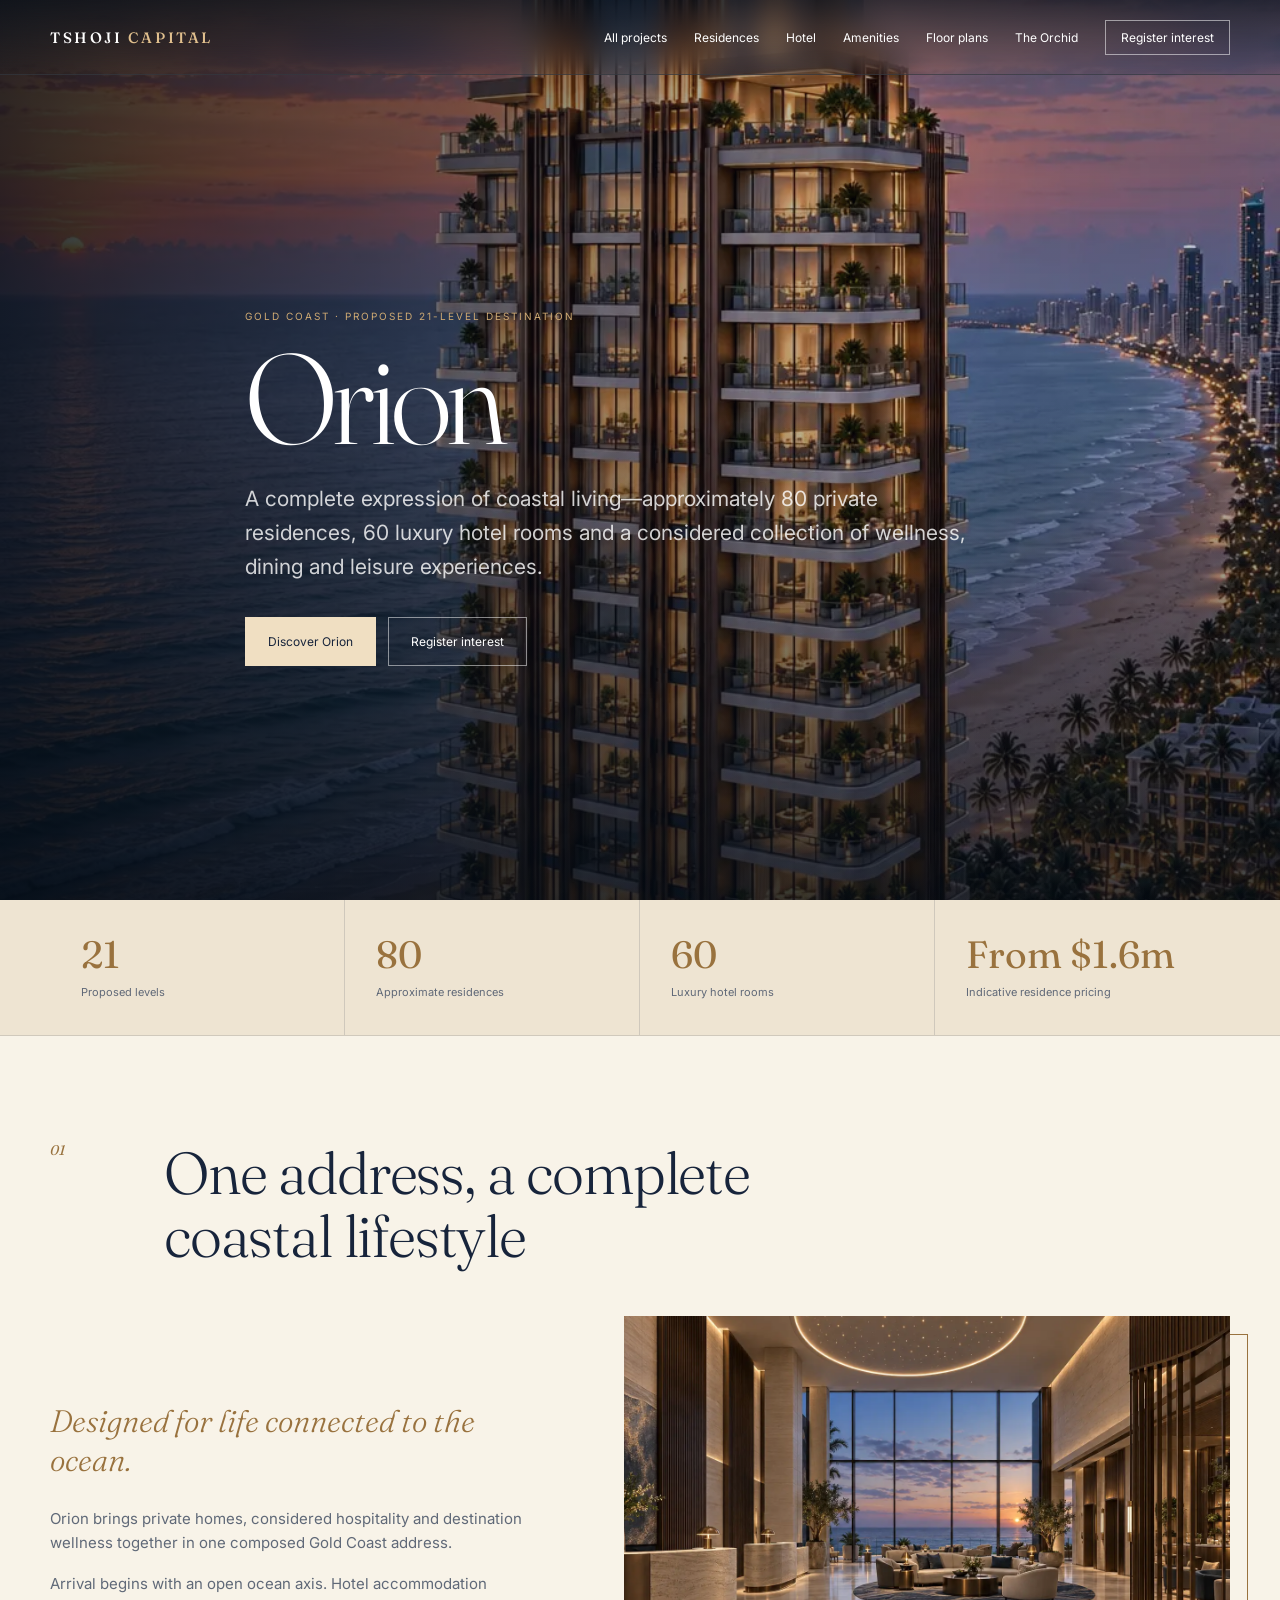
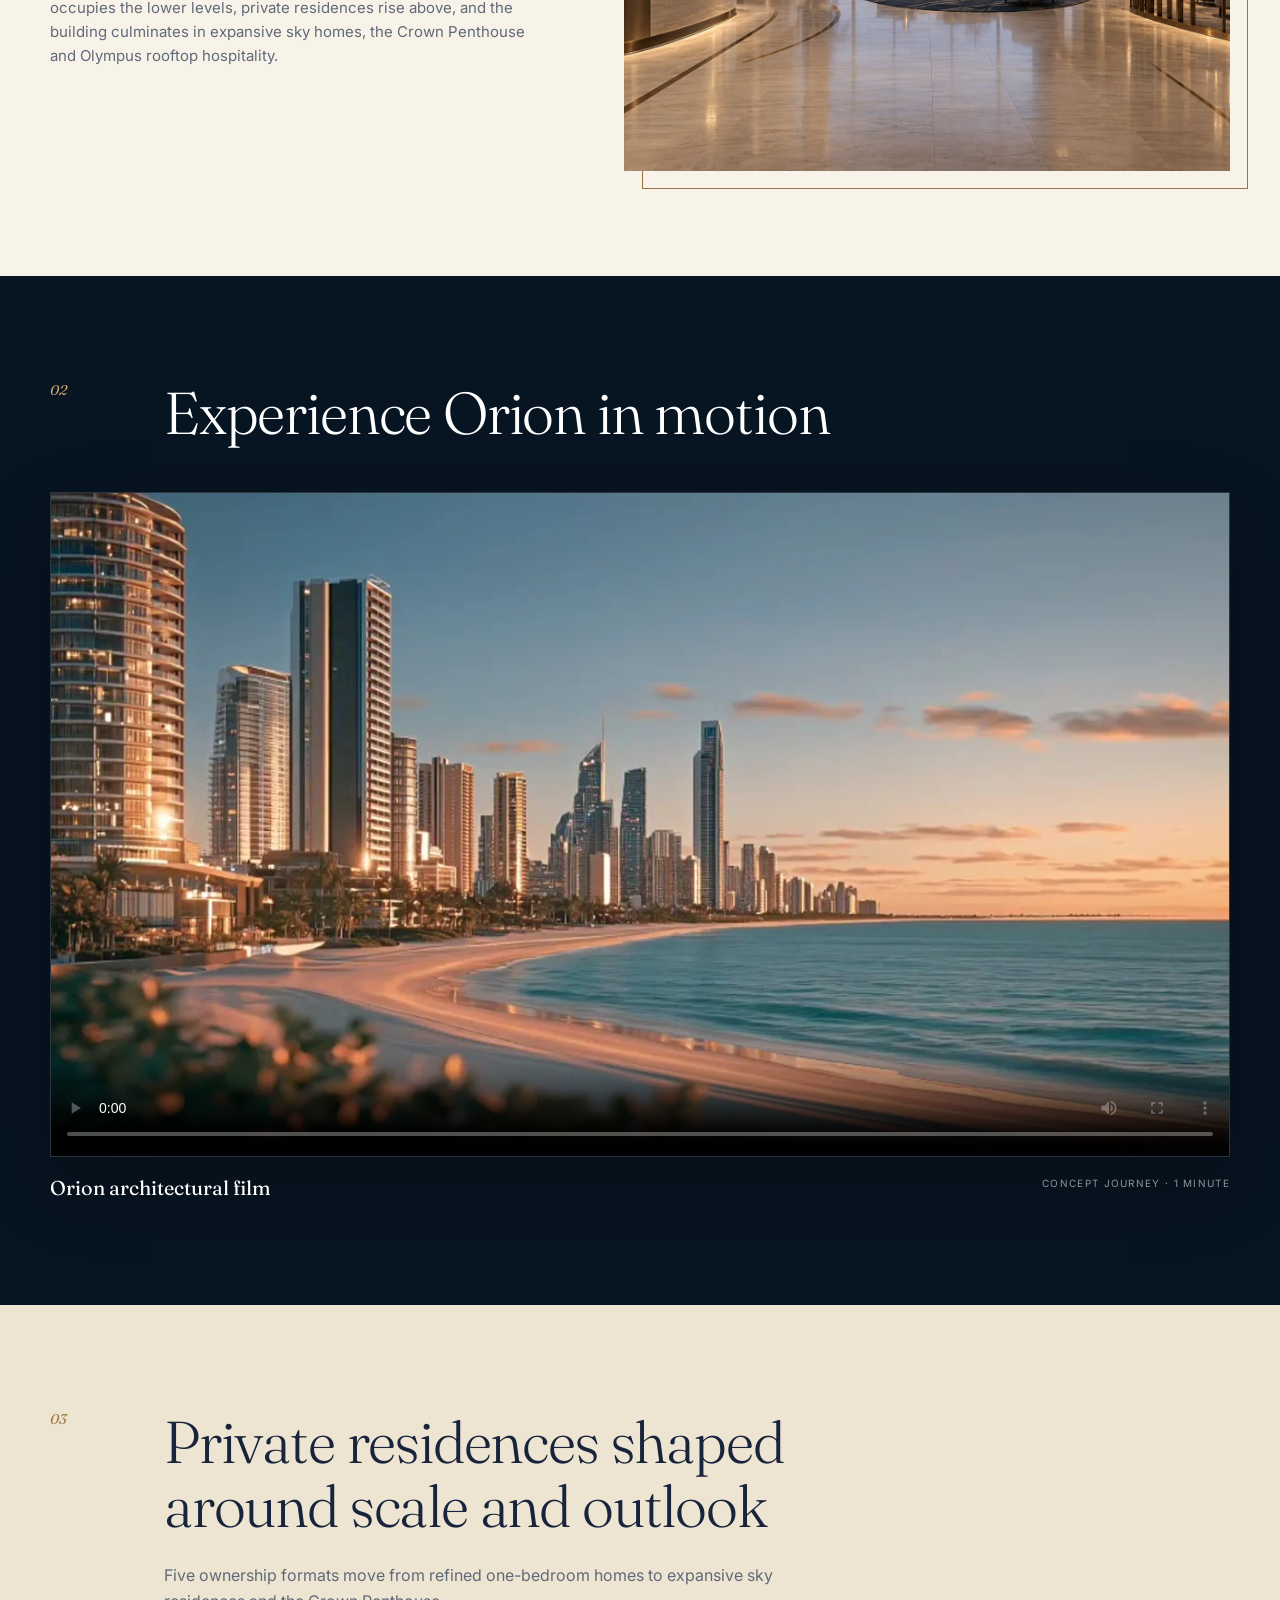
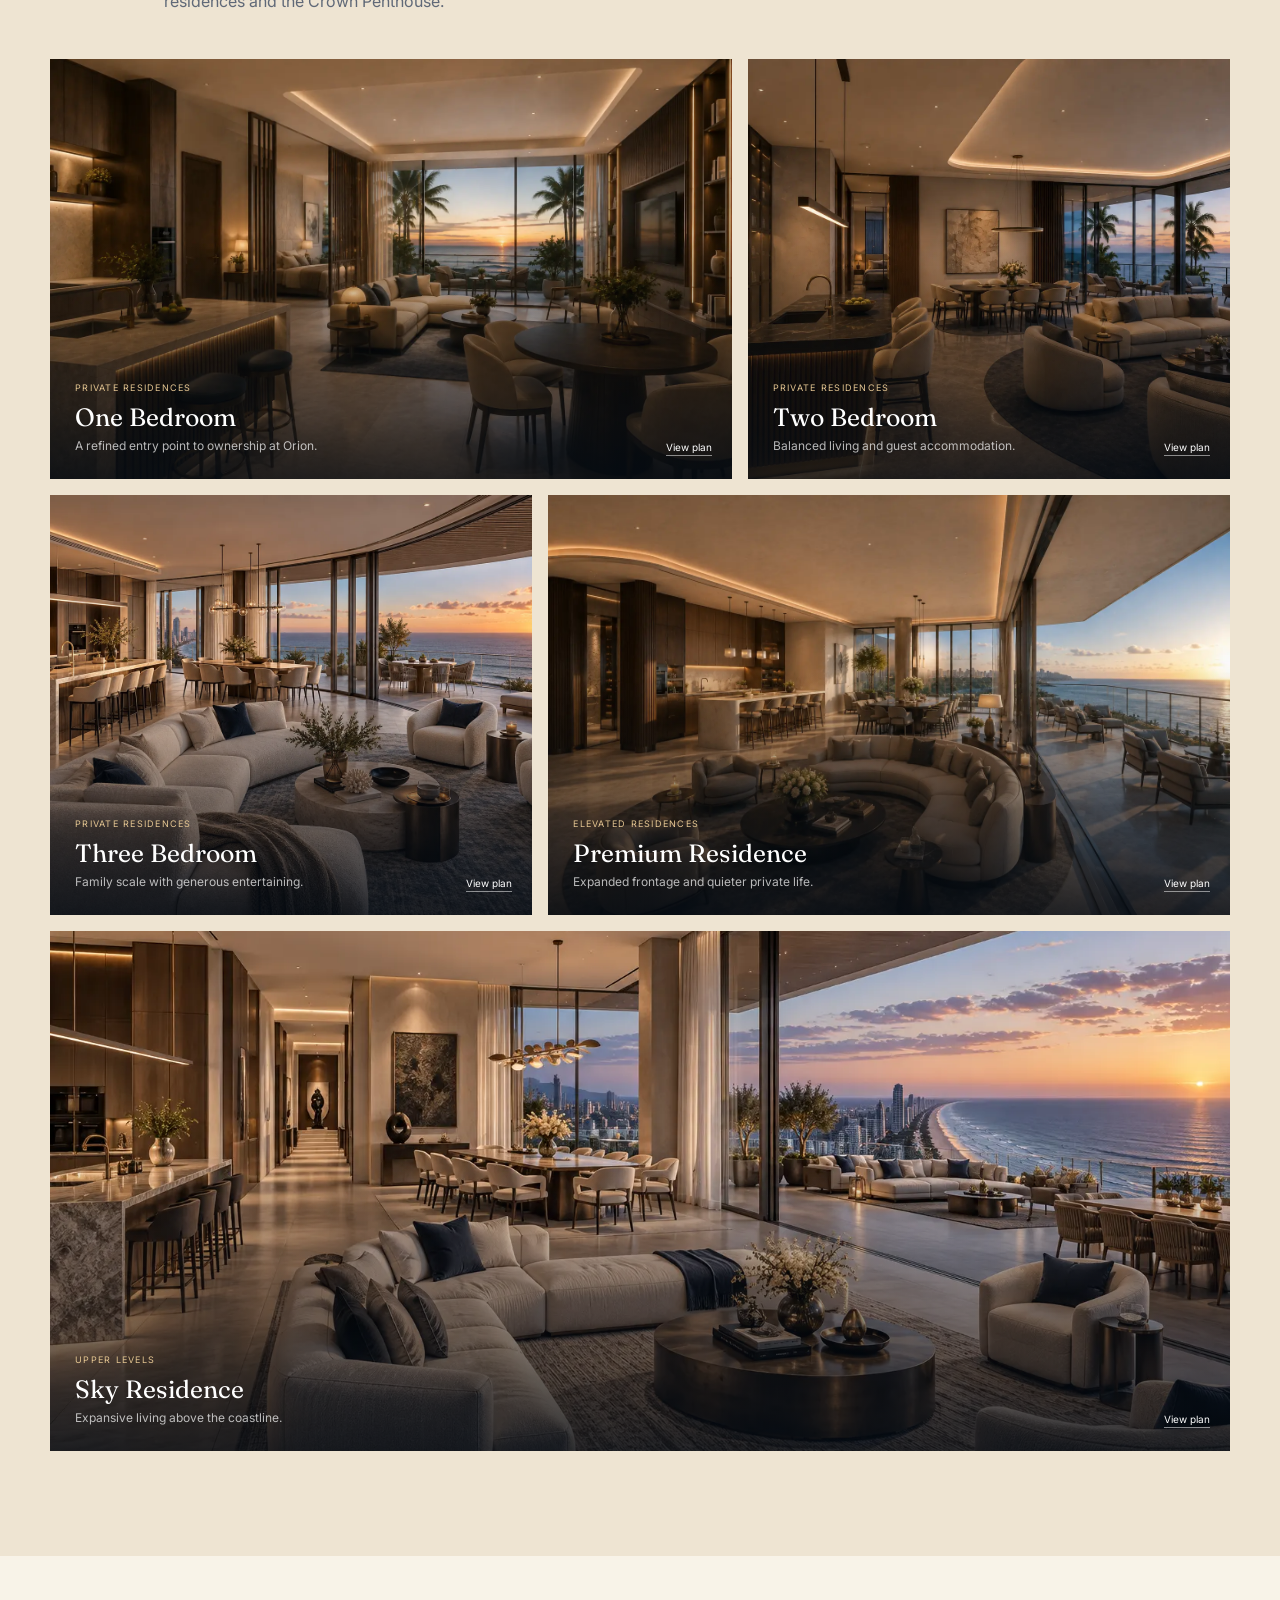
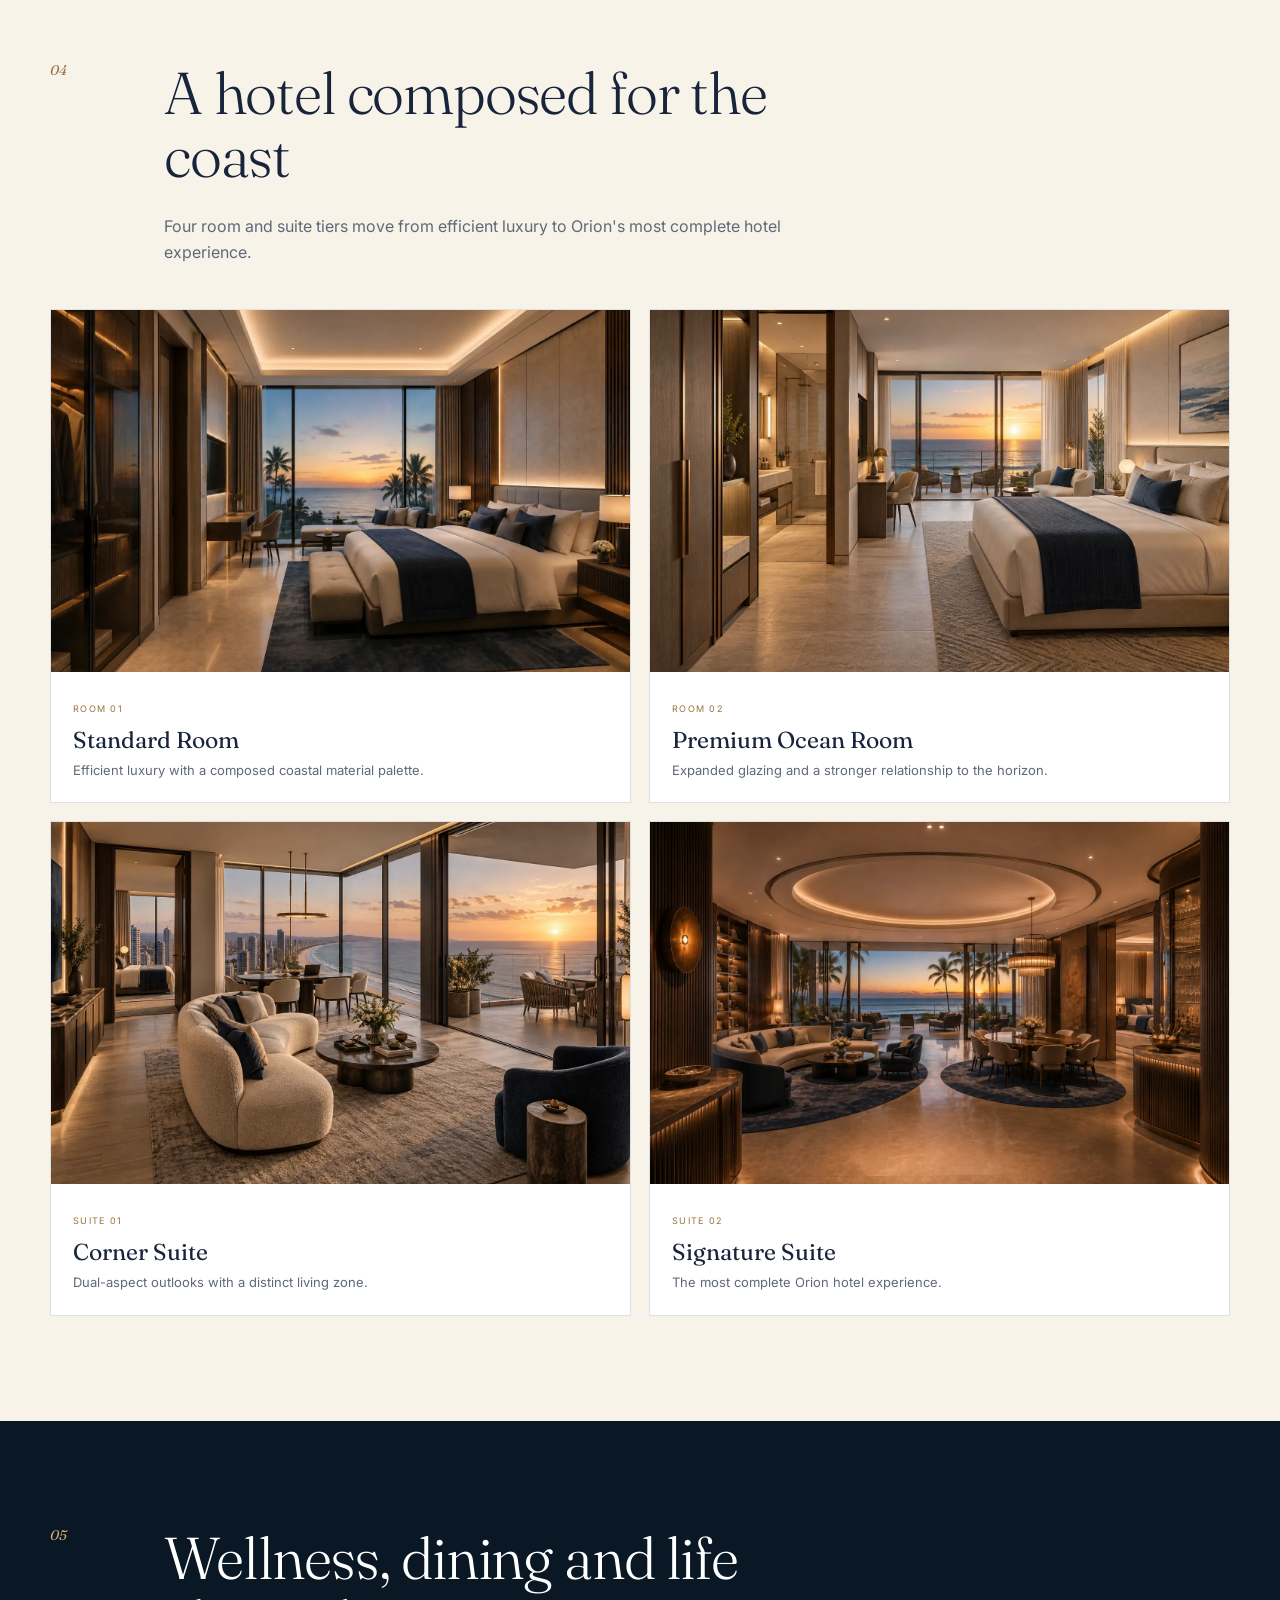
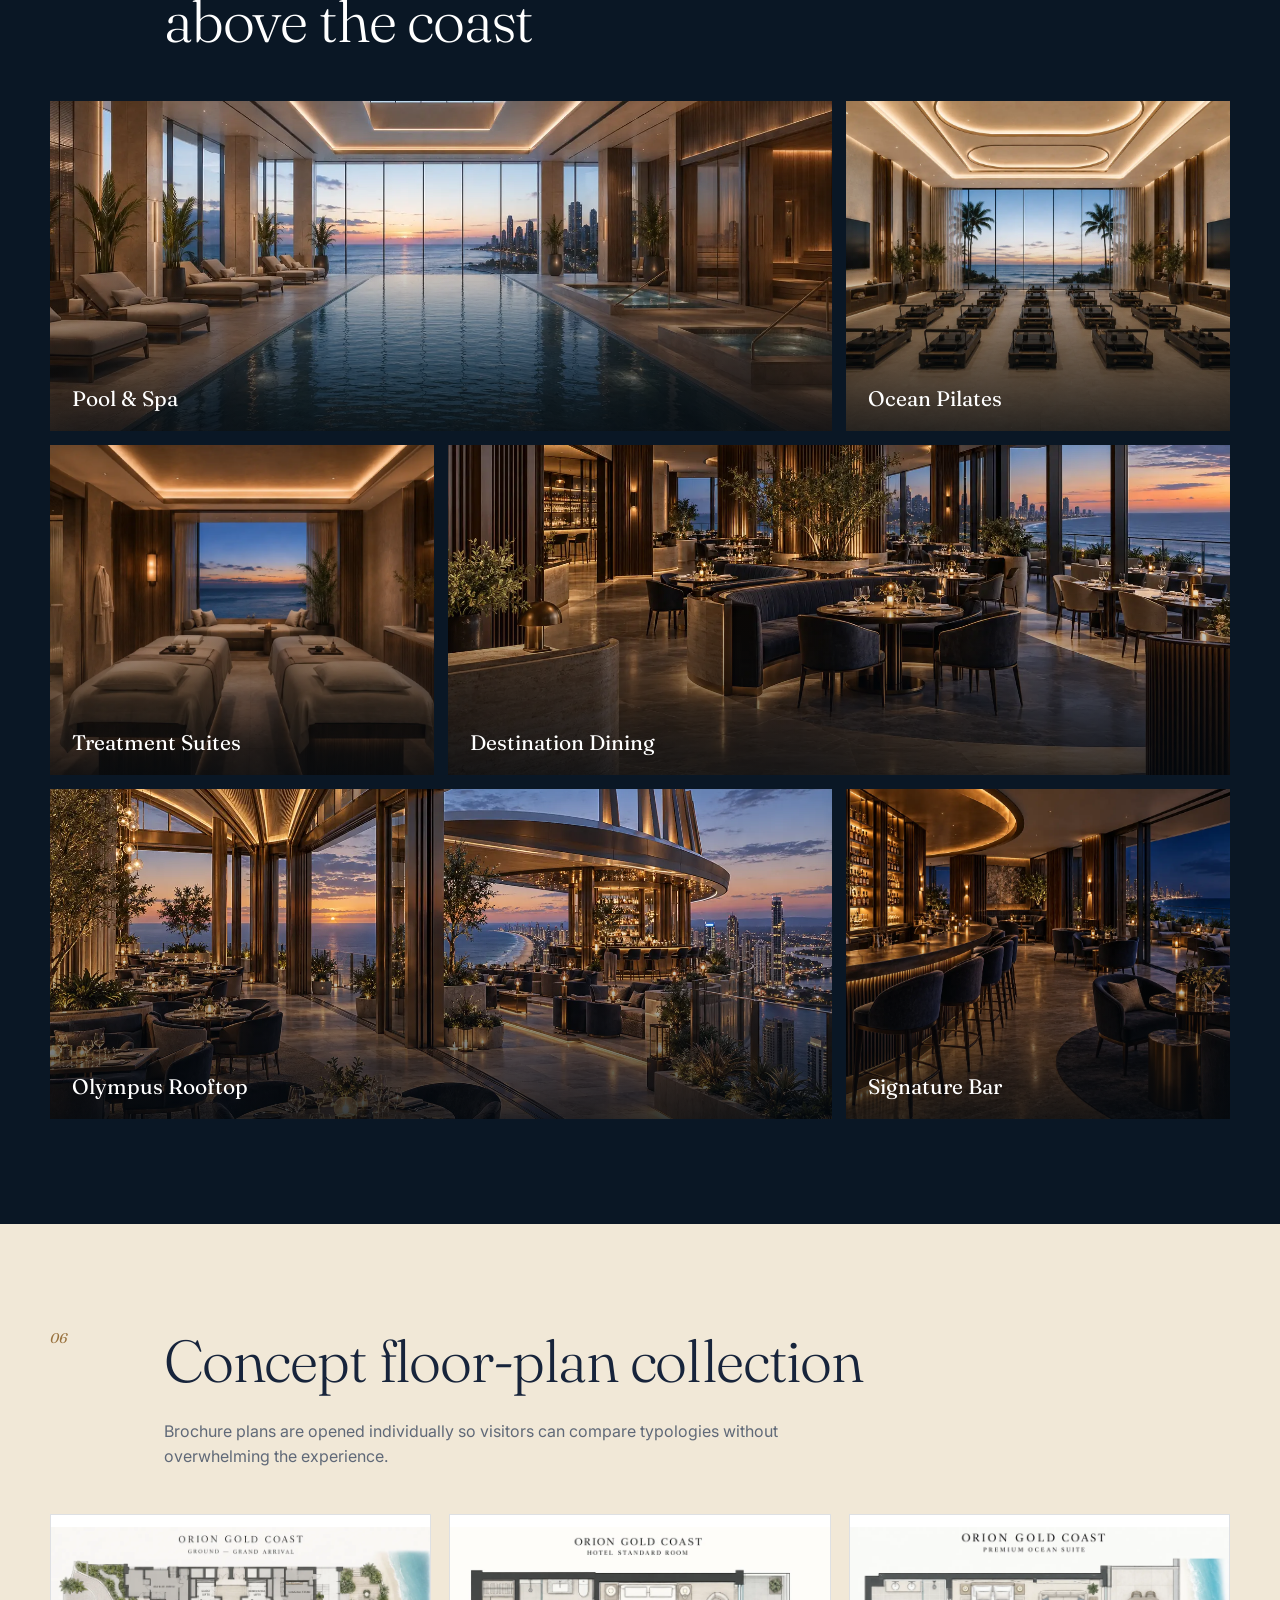
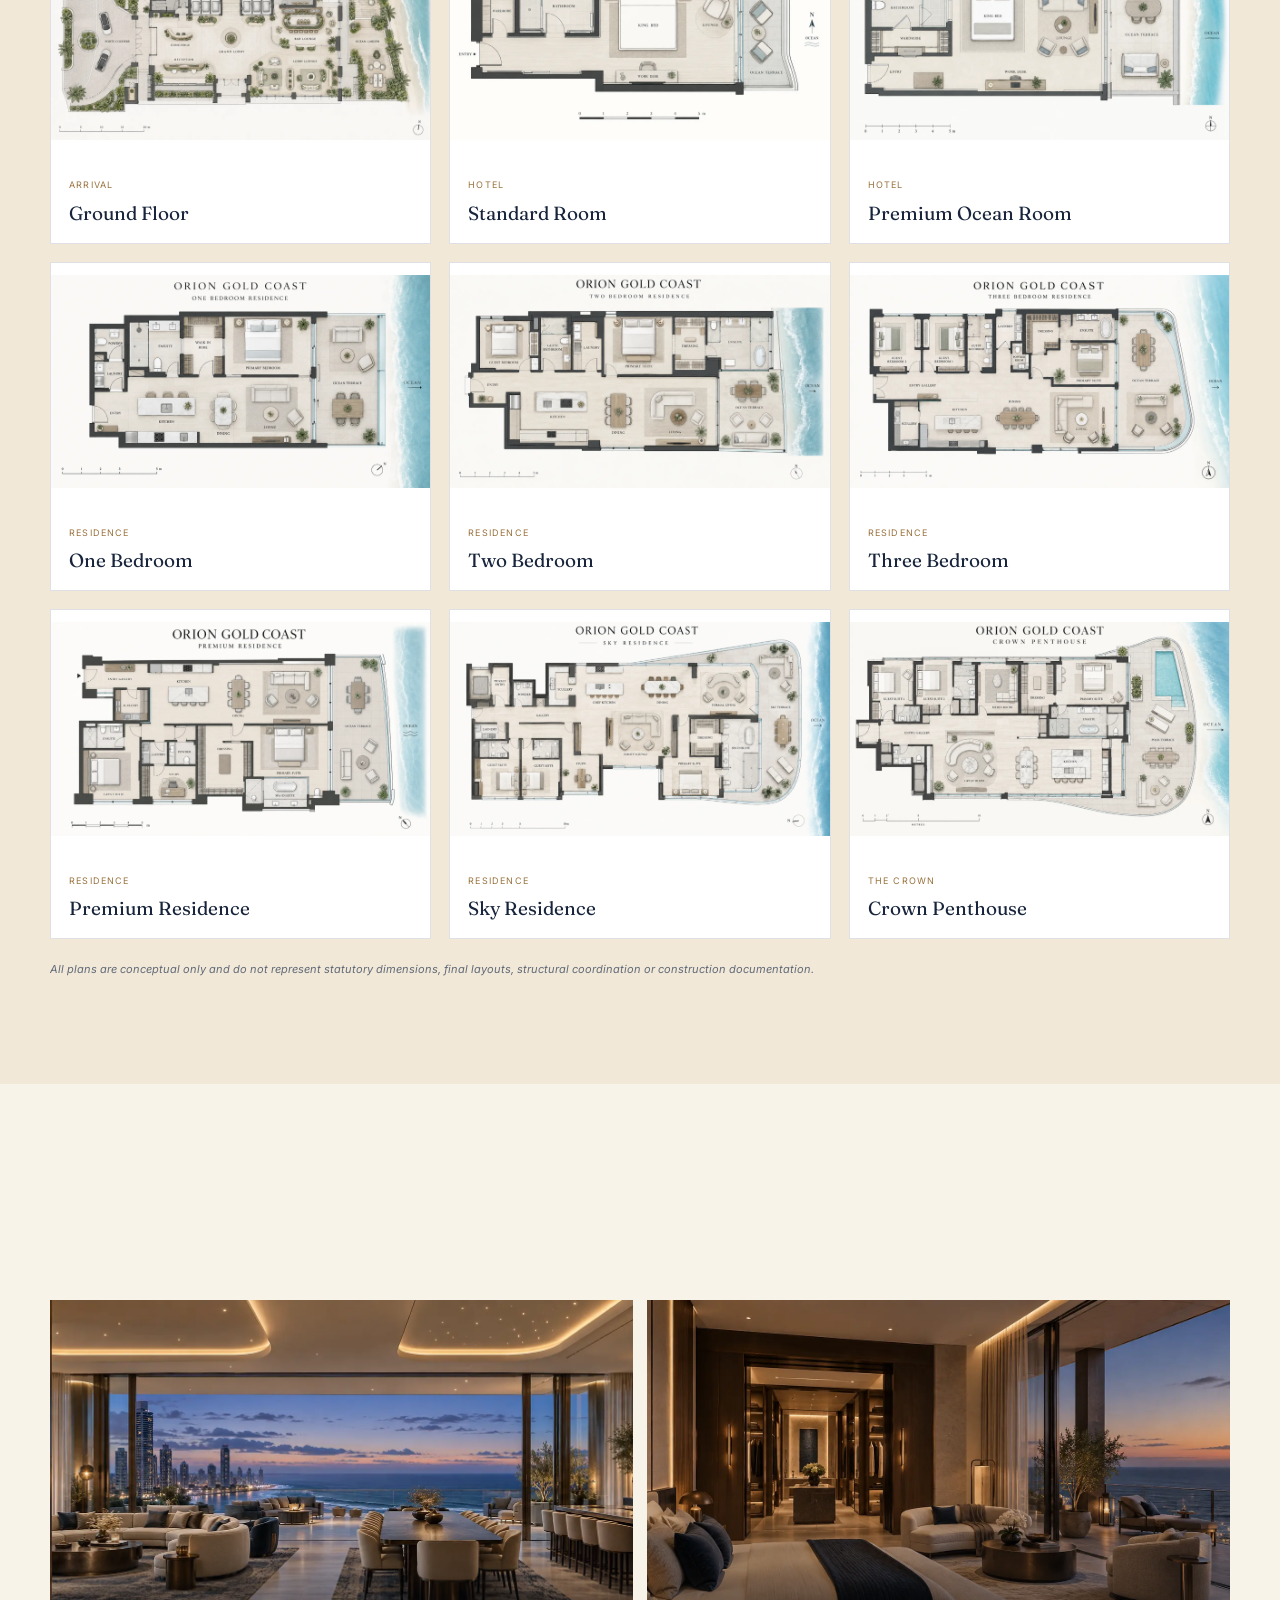
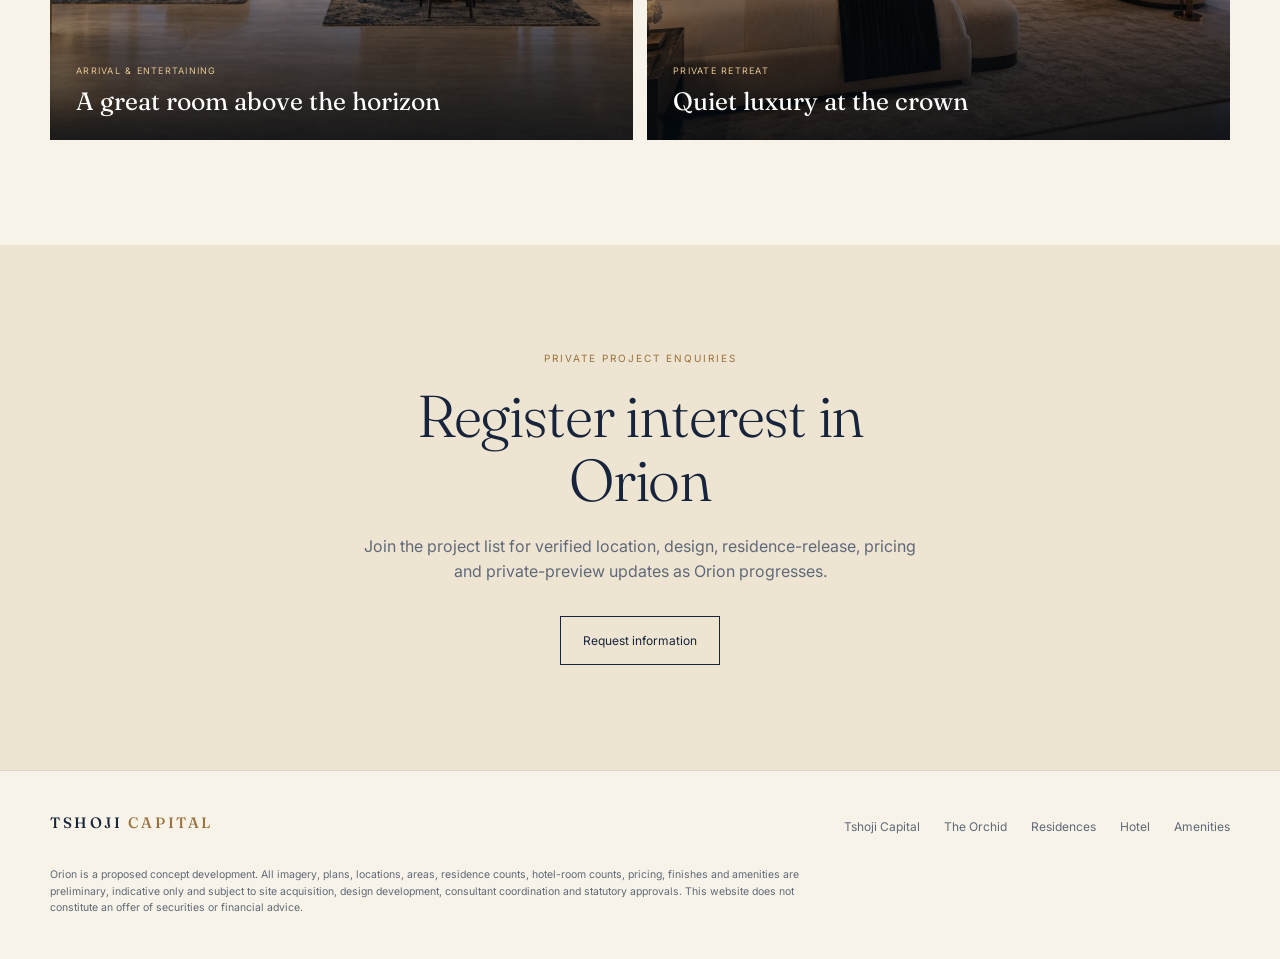
==== orion.html @ cd86f44a "Use new Orion exterior as project hero" ====
<!DOCTYPE html>
<html lang="en">
<head>
  <meta charset="UTF-8"><meta name="viewport" content="width=device-width, initial-scale=1.0">
  <title>Orion Gold Coast — Tshoji Capital</title>
  <meta name="description" content="Explore Orion, a proposed 21-level collection of private residences, luxury hotel rooms, wellness and hospitality on the Gold Coast.">
  <link rel="preconnect" href="https://fonts.googleapis.com"><link rel="preconnect" href="https://fonts.gstatic.com" crossorigin><link href="https://fonts.googleapis.com/css2?family=Fraunces:ital,opsz,wght@0,9..144,300;0,9..144,400;0,9..144,500;1,9..144,400&family=Inter:wght@400;500;600&display=swap" rel="stylesheet">
  <style>
    :root{--ivory:#f8f3e8;--sand:#eee4d2;--ink:#17243b;--navy:#071421;--muted:#606978;--gold:#99723e;--gold-light:#cfaa73;--line:rgba(23,36,59,.14);--display:'Fraunces',Georgia,serif;--body:'Inter',sans-serif}*{box-sizing:border-box;margin:0;padding:0}html{scroll-behavior:smooth}body{background:var(--ivory);color:var(--ink);font-family:var(--body);line-height:1.6;-webkit-font-smoothing:antialiased}img{display:block;width:100%}a{color:inherit}.wrap{width:min(1180px,calc(100% - 48px));margin:auto}
    .nav{position:fixed;inset:0 0 auto;z-index:40;background:rgba(248,243,232,.9);backdrop-filter:blur(14px);border-bottom:1px solid var(--line)}.nav-inner{height:74px;display:flex;align-items:center;justify-content:space-between;gap:28px}.brand{font:500 15px var(--display);letter-spacing:.17em;text-decoration:none}.brand span{color:var(--gold)}.nav-links{display:flex;gap:27px;list-style:none;align-items:center}.nav-links a{font-size:12px;text-decoration:none;color:var(--muted)}.nav-cta{border:1px solid rgba(23,36,59,.3);padding:9px 15px!important;color:var(--ink)!important}
    .hero{min-height:100vh;position:relative;display:flex;align-items:end;background:var(--navy);overflow:hidden}.hero>img{position:absolute;inset:0;height:100%;object-fit:cover;object-position:center 35%}.hero::after{content:"";position:absolute;inset:0;background:linear-gradient(90deg,rgba(4,12,21,.83),rgba(4,12,21,.18) 70%),linear-gradient(0deg,rgba(4,12,21,.72),transparent 55%)}.hero-copy{position:relative;z-index:2;color:#fff;padding:150px 0 76px;max-width:790px}.eyebrow{font-size:10px;letter-spacing:.2em;text-transform:uppercase;color:var(--gold-light);margin-bottom:18px}h1{font:300 clamp(62px,11vw,128px)/.88 var(--display);letter-spacing:-.04em}.hero-copy p{font-size:clamp(16px,2vw,21px);color:rgba(255,255,255,.8);max-width:57ch;margin-top:28px}.hero-actions{display:flex;gap:12px;flex-wrap:wrap;margin-top:34px}.btn{display:inline-block;text-decoration:none;padding:14px 22px;font-size:12px;border:1px solid rgba(255,255,255,.5)}.btn.fill{background:#f0dfc2;color:var(--ink);border-color:#f0dfc2}
    .stats{background:var(--sand);border-bottom:1px solid var(--line)}.stats-grid{display:grid;grid-template-columns:repeat(4,1fr)}.stat{padding:31px;border-right:1px solid var(--line)}.stat:last-child{border-right:0}.stat strong{display:block;font:400 clamp(25px,3vw,38px) var(--display);color:var(--gold)}.stat span{font-size:11px;color:var(--muted)}
    section{padding:105px 0}.section-head{display:grid;grid-template-columns:90px 1fr;gap:24px;margin-bottom:48px}.num{font:italic 14px var(--display);color:var(--gold)}h2{font:300 clamp(37px,5vw,59px)/1.08 var(--display);letter-spacing:-.02em;max-width:20ch}.intro{font-size:16px;color:var(--muted);max-width:62ch;margin:-22px 0 44px 114px}
    .vision-grid{display:grid;grid-template-columns:.9fr 1.1fr;gap:78px;align-items:center}.vision-copy blockquote{font:italic 300 31px/1.25 var(--display);color:var(--gold);margin-bottom:27px}.vision-copy p{color:var(--muted);margin-bottom:17px;font-size:15px}.vision-image img{aspect-ratio:4/3;object-fit:cover}.vision-image{position:relative}.vision-image::before{content:"";position:absolute;inset:18px -18px -18px 18px;border:1px solid var(--gold);z-index:-1}
    .film{background:var(--navy);color:#fff}.film .num{color:var(--gold-light)}.film h2{color:#fff}.film-frame{border:1px solid rgba(255,255,255,.14);box-shadow:0 28px 70px rgba(0,0,0,.28)}.film video{display:block;width:100%;aspect-ratio:16/9;object-fit:cover;background:#03080d}.film-meta{display:flex;justify-content:space-between;gap:20px;margin-top:18px}.film-meta strong{font:400 20px var(--display)}.film-meta span{font-size:10px;letter-spacing:.13em;color:rgba(255,255,255,.55);text-transform:uppercase}
    .residences{background:var(--sand)}.res-grid{display:grid;grid-template-columns:repeat(12,1fr);gap:16px}.res-card{position:relative;overflow:hidden;min-height:420px;color:#fff}.res-card:nth-child(1),.res-card:nth-child(4){grid-column:span 7}.res-card:nth-child(2),.res-card:nth-child(3){grid-column:span 5}.res-card:nth-child(5){grid-column:span 12;min-height:520px}.res-card>img{position:absolute;inset:0;height:100%;object-fit:cover;transition:transform .7s ease}.res-card:hover>img{transform:scale(1.025)}.res-card::after{content:"";position:absolute;inset:0;background:linear-gradient(0deg,rgba(4,12,21,.82),transparent 58%)}.res-copy{position:absolute;z-index:2;left:0;right:0;bottom:0;padding:50px 25px 23px}.res-copy small{font-size:9px;letter-spacing:.14em;text-transform:uppercase;color:#e6c793}.res-copy h3{font:400 25px var(--display);margin-top:4px}.res-copy p{font-size:12px;color:rgba(255,255,255,.7);margin-top:4px}.plan-link{position:absolute;right:20px;bottom:23px;z-index:3;color:#fff;font-size:10px;text-decoration:none;border-bottom:1px solid rgba(255,255,255,.5)}
    .hotel-grid{display:grid;grid-template-columns:repeat(2,1fr);gap:18px}.hotel-card{border:1px solid var(--line);background:#fff}.hotel-card img{aspect-ratio:16/10;object-fit:cover}.hotel-copy{padding:22px}.hotel-copy small{color:var(--gold);font-size:9px;letter-spacing:.14em}.hotel-copy h3{font:400 23px var(--display);margin:6px 0}.hotel-copy p{font-size:13px;color:var(--muted)}
    .amenities{background:#0a1725;color:#fff}.amenities .num{color:var(--gold-light)}.amenities h2{color:#fff}.amenity-grid{display:grid;grid-template-columns:repeat(3,1fr);gap:14px}.amenity-card{position:relative;min-height:330px;overflow:hidden}.amenity-card.wide{grid-column:span 2}.amenity-card img{position:absolute;inset:0;height:100%;object-fit:cover;transition:transform .7s ease}.amenity-card:hover img{transform:scale(1.025)}.amenity-card::after{content:"";position:absolute;inset:0;background:linear-gradient(0deg,rgba(3,9,15,.8),transparent 60%)}.amenity-card h3{position:absolute;z-index:2;left:22px;bottom:20px;font:400 21px var(--display)}
    .plans{background:#f1e8d7}.plan-grid{display:grid;grid-template-columns:repeat(3,1fr);gap:18px}.plan-card{background:white;border:1px solid var(--line)}.plan-card img{aspect-ratio:16/10;object-fit:contain;background:white}.plan-copy{padding:18px}.plan-copy small{font-size:9px;letter-spacing:.13em;color:var(--gold);text-transform:uppercase}.plan-copy h3{font:400 19px var(--display);margin-top:5px}.note{font-size:11px;color:var(--muted);font-style:italic;margin-top:22px}
    .crown-grid{display:grid;grid-template-columns:1fr 1fr;gap:14px}.crown-card{position:relative;min-height:440px;overflow:hidden;color:#fff}.crown-card img{position:absolute;inset:0;height:100%;object-fit:cover}.crown-card::after{content:"";position:absolute;inset:0;background:linear-gradient(0deg,rgba(3,9,15,.82),transparent 58%)}.crown-copy{position:absolute;z-index:2;left:26px;right:26px;bottom:24px}.crown-copy small{font-size:9px;letter-spacing:.14em;color:#e6c793}.crown-copy h3{font:400 25px var(--display);margin-top:5px}
    .enquire{background:var(--sand);text-align:center}.enquire h2{margin:auto;max-width:15ch}.enquire p{color:var(--muted);max-width:57ch;margin:22px auto 31px}.enquire .btn{border-color:var(--ink)}footer{padding:42px 0;border-top:1px solid var(--line)}.footer-row{display:flex;justify-content:space-between;gap:28px}.footer-links{display:flex;gap:24px;list-style:none;flex-wrap:wrap}.footer-links a{font-size:12px;text-decoration:none;color:var(--muted)}.legal{font-size:10.5px;color:var(--muted);max-width:790px;margin-top:28px}.reveal{opacity:0;transform:translateY(18px);transition:.7s ease}.reveal.in{opacity:1;transform:none}
    @media(max-width:900px){.nav-links li:not(:last-child){display:none}.stats-grid{grid-template-columns:1fr 1fr}.stat:nth-child(2){border-right:0}.stat:nth-child(-n+2){border-bottom:1px solid var(--line)}.vision-grid{grid-template-columns:1fr}.res-card,.res-card:nth-child(1),.res-card:nth-child(2),.res-card:nth-child(3),.res-card:nth-child(4),.res-card:nth-child(5){grid-column:span 12}.amenity-grid{grid-template-columns:1fr 1fr}.plan-grid{grid-template-columns:1fr 1fr}}
    @media(max-width:620px){.wrap{width:min(100% - 34px,1180px)}.nav-inner{height:64px}section{padding:78px 0}.section-head{grid-template-columns:1fr;gap:8px}.intro{margin-left:0}.res-card{min-height:380px}.res-card:nth-child(5){min-height:420px}.hotel-grid,.amenity-grid,.plan-grid,.crown-grid{grid-template-columns:1fr}.amenity-card.wide{grid-column:auto}.footer-row{flex-direction:column}.film-meta{display:block}.film-meta span{display:block;margin-top:5px}}
  </style>
  <link rel="stylesheet" href="assets/site-enhancements.css">
</head>
<body>
  <nav class="nav"><div class="wrap nav-inner"><a class="brand" href="index.html">TSHOJI <span>CAPITAL</span></a><ul class="nav-links"><li><a href="index.html">All projects</a></li><li><a href="#residences">Residences</a></li><li><a href="#hotel">Hotel</a></li><li><a href="#amenities">Amenities</a></li><li><a href="#plans">Floor plans</a></li><li><a href="the-orchid.html">The Orchid</a></li><li><a class="nav-cta" href="#enquire">Register interest</a></li></ul></div></nav>
  <header class="hero"><img src="assets/orion/orion-exterior-hero.webp" alt="Orion rising beside the Gold Coast at sunset"><div class="wrap hero-copy"><div class="eyebrow">Gold Coast · Proposed 21-level destination</div><h1>Orion</h1><p>A complete expression of coastal living—approximately 80 private residences, 60 luxury hotel rooms and a considered collection of wellness, dining and leisure experiences.</p><div class="hero-actions"><a class="btn fill" href="#vision">Discover Orion</a><a class="btn" href="#enquire">Register interest</a></div></div></header>
  <div class="stats"><div class="wrap stats-grid"><div class="stat"><strong>21</strong><span>Proposed levels</span></div><div class="stat"><strong>80</strong><span>Approximate residences</span></div><div class="stat"><strong>60</strong><span>Luxury hotel rooms</span></div><div class="stat"><strong>From $1.6m</strong><span>Indicative residence pricing</span></div></div></div>
  <section id="vision"><div class="wrap"><div class="section-head reveal"><span class="num">01</span><h2>One address, a complete coastal lifestyle</h2></div><div class="vision-grid reveal"><div class="vision-copy"><blockquote>Designed for life connected to the ocean.</blockquote><p>Orion brings private homes, considered hospitality and destination wellness together in one composed Gold Coast address.</p><p>Arrival begins with an open ocean axis. Hotel accommodation occupies the lower levels, private residences rise above, and the building culminates in expansive sky homes, the Crown Penthouse and Olympus rooftop hospitality.</p></div><div class="vision-image"><img src="assets/orion/arrival-lobby.webp" alt="Orion ocean-axis lobby"></div></div></div></section>
  <section class="film"><div class="wrap"><div class="section-head reveal"><span class="num">02</span><h2>Experience Orion in motion</h2></div><div class="film-frame reveal"><video controls playsinline preload="metadata" poster="assets/video/orion-film-poster.webp"><source src="assets/video/orion-film.mp4" type="video/mp4">Your browser does not support embedded video.</video></div><div class="film-meta"><strong>Orion architectural film</strong><span>Concept journey · 1 minute</span></div></div></section>
  <section id="residences" class="residences"><div class="wrap"><div class="section-head reveal"><span class="num">03</span><h2>Private residences shaped around scale and outlook</h2></div><p class="intro reveal">Five ownership formats move from refined one-bedroom homes to expansive sky residences and the Crown Penthouse.</p><div class="res-grid reveal"><article class="res-card"><img src="assets/orion/residence-1br.webp" alt="Orion one-bedroom residence" loading="lazy"><div class="res-copy"><small>Private residences</small><h3>One Bedroom</h3><p>A refined entry point to ownership at Orion.</p></div><a class="plan-link" href="#plans">View plan</a></article><article class="res-card"><img src="assets/orion/residence-2br.webp" alt="Orion two-bedroom residence" loading="lazy"><div class="res-copy"><small>Private residences</small><h3>Two Bedroom</h3><p>Balanced living and guest accommodation.</p></div><a class="plan-link" href="#plans">View plan</a></article><article class="res-card"><img src="assets/orion/residence-3br.webp" alt="Orion three-bedroom residence" loading="lazy"><div class="res-copy"><small>Private residences</small><h3>Three Bedroom</h3><p>Family scale with generous entertaining.</p></div><a class="plan-link" href="#plans">View plan</a></article><article class="res-card"><img src="assets/orion/residence-premium.webp" alt="Orion premium residence" loading="lazy"><div class="res-copy"><small>Elevated residences</small><h3>Premium Residence</h3><p>Expanded frontage and quieter private life.</p></div><a class="plan-link" href="#plans">View plan</a></article><article class="res-card"><img src="assets/orion/residence-sky.webp" alt="Orion sky residence" loading="lazy"><div class="res-copy"><small>Upper levels</small><h3>Sky Residence</h3><p>Expansive living above the coastline.</p></div><a class="plan-link" href="#plans">View plan</a></article></div></div></section>
  <section id="hotel"><div class="wrap"><div class="section-head reveal"><span class="num">04</span><h2>A hotel composed for the coast</h2></div><p class="intro reveal">Four room and suite tiers move from efficient luxury to Orion's most complete hotel experience.</p><div class="hotel-grid reveal"><article class="hotel-card"><img src="assets/orion/hotel-standard.webp" alt="Orion standard hotel room" loading="lazy"><div class="hotel-copy"><small>ROOM 01</small><h3>Standard Room</h3><p>Efficient luxury with a composed coastal material palette.</p></div></article><article class="hotel-card"><img src="assets/orion/hotel-premium-ocean.webp" alt="Orion premium ocean room" loading="lazy"><div class="hotel-copy"><small>ROOM 02</small><h3>Premium Ocean Room</h3><p>Expanded glazing and a stronger relationship to the horizon.</p></div></article><article class="hotel-card"><img src="assets/orion/hotel-corner-suite.webp" alt="Orion corner suite" loading="lazy"><div class="hotel-copy"><small>SUITE 01</small><h3>Corner Suite</h3><p>Dual-aspect outlooks with a distinct living zone.</p></div></article><article class="hotel-card"><img src="assets/orion/hotel-signature-suite.webp" alt="Orion signature suite" loading="lazy"><div class="hotel-copy"><small>SUITE 02</small><h3>Signature Suite</h3><p>The most complete Orion hotel experience.</p></div></article></div></div></section>
  <section id="amenities" class="amenities"><div class="wrap"><div class="section-head reveal"><span class="num">05</span><h2>Wellness, dining and life above the coast</h2></div><div class="amenity-grid reveal"><article class="amenity-card wide"><img src="assets/orion/amenity-pool-spa.webp" alt="Orion pool and spa" loading="lazy"><h3>Pool &amp; Spa</h3></article><article class="amenity-card"><img src="assets/orion/amenity-pilates-ocean-new.webp" alt="Orion ocean-facing Pilates studio" loading="lazy"><h3>Ocean Pilates</h3></article><article class="amenity-card"><img src="assets/orion/amenity-spa-treatment.webp" alt="Orion treatment suite" loading="lazy"><h3>Treatment Suites</h3></article><article class="amenity-card wide"><img src="assets/orion/amenity-restaurant.webp" alt="Orion destination restaurant" loading="lazy"><h3>Destination Dining</h3></article><article class="amenity-card wide"><img src="assets/orion/amenity-olympus.webp" alt="Orion Olympus rooftop" loading="lazy"><h3>Olympus Rooftop</h3></article><article class="amenity-card"><img src="assets/orion/amenity-bar.webp" alt="Orion signature bar" loading="lazy"><h3>Signature Bar</h3></article></div></div></section>
  <section id="plans" class="plans"><div class="wrap"><div class="section-head reveal"><span class="num">06</span><h2>Concept floor-plan collection</h2></div><p class="intro reveal">Brochure plans are opened individually so visitors can compare typologies without overwhelming the experience.</p><div class="plan-grid reveal"><article class="plan-card"><img src="assets/orion/plan-ground.webp" alt="Orion ground floor plan"><div class="plan-copy"><small>Arrival</small><h3>Ground Floor</h3></div></article><article class="plan-card"><img src="assets/orion/plan-hotel-standard.webp" alt="Standard hotel room plan"><div class="plan-copy"><small>Hotel</small><h3>Standard Room</h3></div></article><article class="plan-card"><img src="assets/orion/plan-hotel-premium-ocean.webp" alt="Premium ocean room plan"><div class="plan-copy"><small>Hotel</small><h3>Premium Ocean Room</h3></div></article><article class="plan-card"><img src="assets/orion/plan-residence-1br.webp" alt="One-bedroom residence plan"><div class="plan-copy"><small>Residence</small><h3>One Bedroom</h3></div></article><article class="plan-card"><img src="assets/orion/plan-residence-2br.webp" alt="Two-bedroom residence plan"><div class="plan-copy"><small>Residence</small><h3>Two Bedroom</h3></div></article><article class="plan-card"><img src="assets/orion/plan-residence-3br.webp" alt="Three-bedroom residence plan"><div class="plan-copy"><small>Residence</small><h3>Three Bedroom</h3></div></article><article class="plan-card"><img src="assets/orion/plan-residence-premium.webp" alt="Premium residence plan"><div class="plan-copy"><small>Residence</small><h3>Premium Residence</h3></div></article><article class="plan-card"><img src="assets/orion/plan-residence-sky.webp" alt="Sky residence plan"><div class="plan-copy"><small>Residence</small><h3>Sky Residence</h3></div></article><article class="plan-card"><img src="assets/orion/plan-penthouse.webp" alt="Crown Penthouse plan"><div class="plan-copy"><small>The Crown</small><h3>Crown Penthouse</h3></div></article></div><p class="note">All plans are conceptual only and do not represent statutory dimensions, final layouts, structural coordination or construction documentation.</p></div></section>
  <section><div class="wrap"><div class="section-head reveal"><span class="num">07</span><h2>The Crown Penthouse</h2></div><div class="crown-grid reveal"><article class="crown-card"><img src="assets/orion/penthouse-great-room.webp" alt="Orion Crown Penthouse great room"><div class="crown-copy"><small>ARRIVAL &amp; ENTERTAINING</small><h3>A great room above the horizon</h3></div></article><article class="crown-card"><img src="assets/orion/penthouse-master.webp" alt="Orion Crown Penthouse primary bedroom"><div class="crown-copy"><small>PRIVATE RETREAT</small><h3>Quiet luxury at the crown</h3></div></article></div></div></section>
  <section id="enquire" class="enquire"><div class="wrap reveal"><div class="eyebrow" style="color:var(--gold)">Private project enquiries</div><h2>Register interest in Orion</h2><p>Join the project list for verified location, design, residence-release, pricing and private-preview updates as Orion progresses.</p><a class="btn" href="mailto:contact@tshojicapital.com?subject=Orion%20Gold%20Coast%20enquiry">Request information</a></div></section>
  <footer><div class="wrap"><div class="footer-row"><a class="brand" href="index.html">TSHOJI <span>CAPITAL</span></a><ul class="footer-links"><li><a href="index.html">Tshoji Capital</a></li><li><a href="the-orchid.html">The Orchid</a></li><li><a href="#residences">Residences</a></li><li><a href="#hotel">Hotel</a></li><li><a href="#amenities">Amenities</a></li></ul></div><p class="legal">Orion is a proposed concept development. All imagery, plans, locations, areas, residence counts, hotel-room counts, pricing, finishes and amenities are preliminary, indicative only and subject to site acquisition, design development, consultant coordination and statutory approvals. This website does not constitute an offer of securities or financial advice.</p></div></footer>
  <script>(function(){var n=document.querySelectorAll('.reveal');if(!('IntersectionObserver'in window)){n.forEach(function(x){x.classList.add('in')});return}var o=new IntersectionObserver(function(e){e.forEach(function(x){if(x.isIntersecting){x.target.classList.add('in');o.unobserve(x.target)}})},{threshold:.1,rootMargin:'0px 0px -40px'});n.forEach(function(x){o.observe(x)})})();</script><script src="assets/site-enhancements.js"></script>
</body></html>
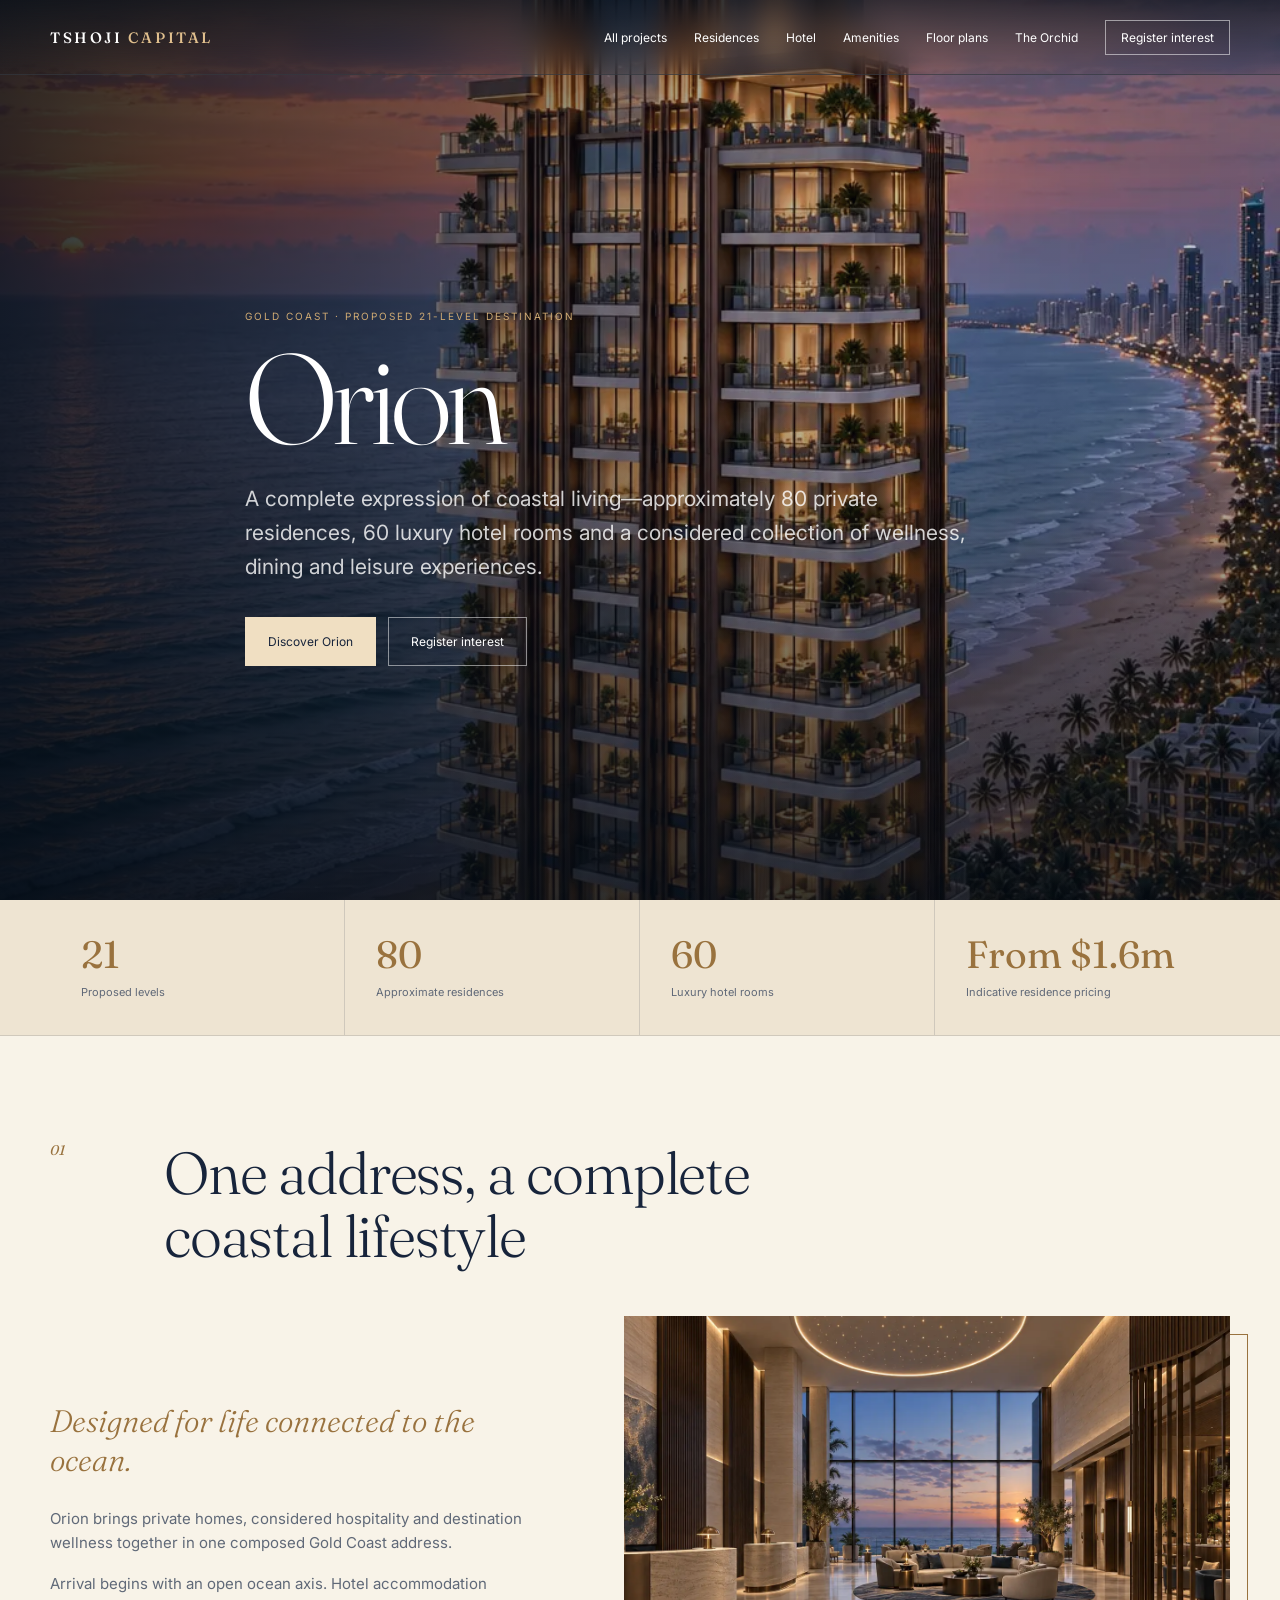
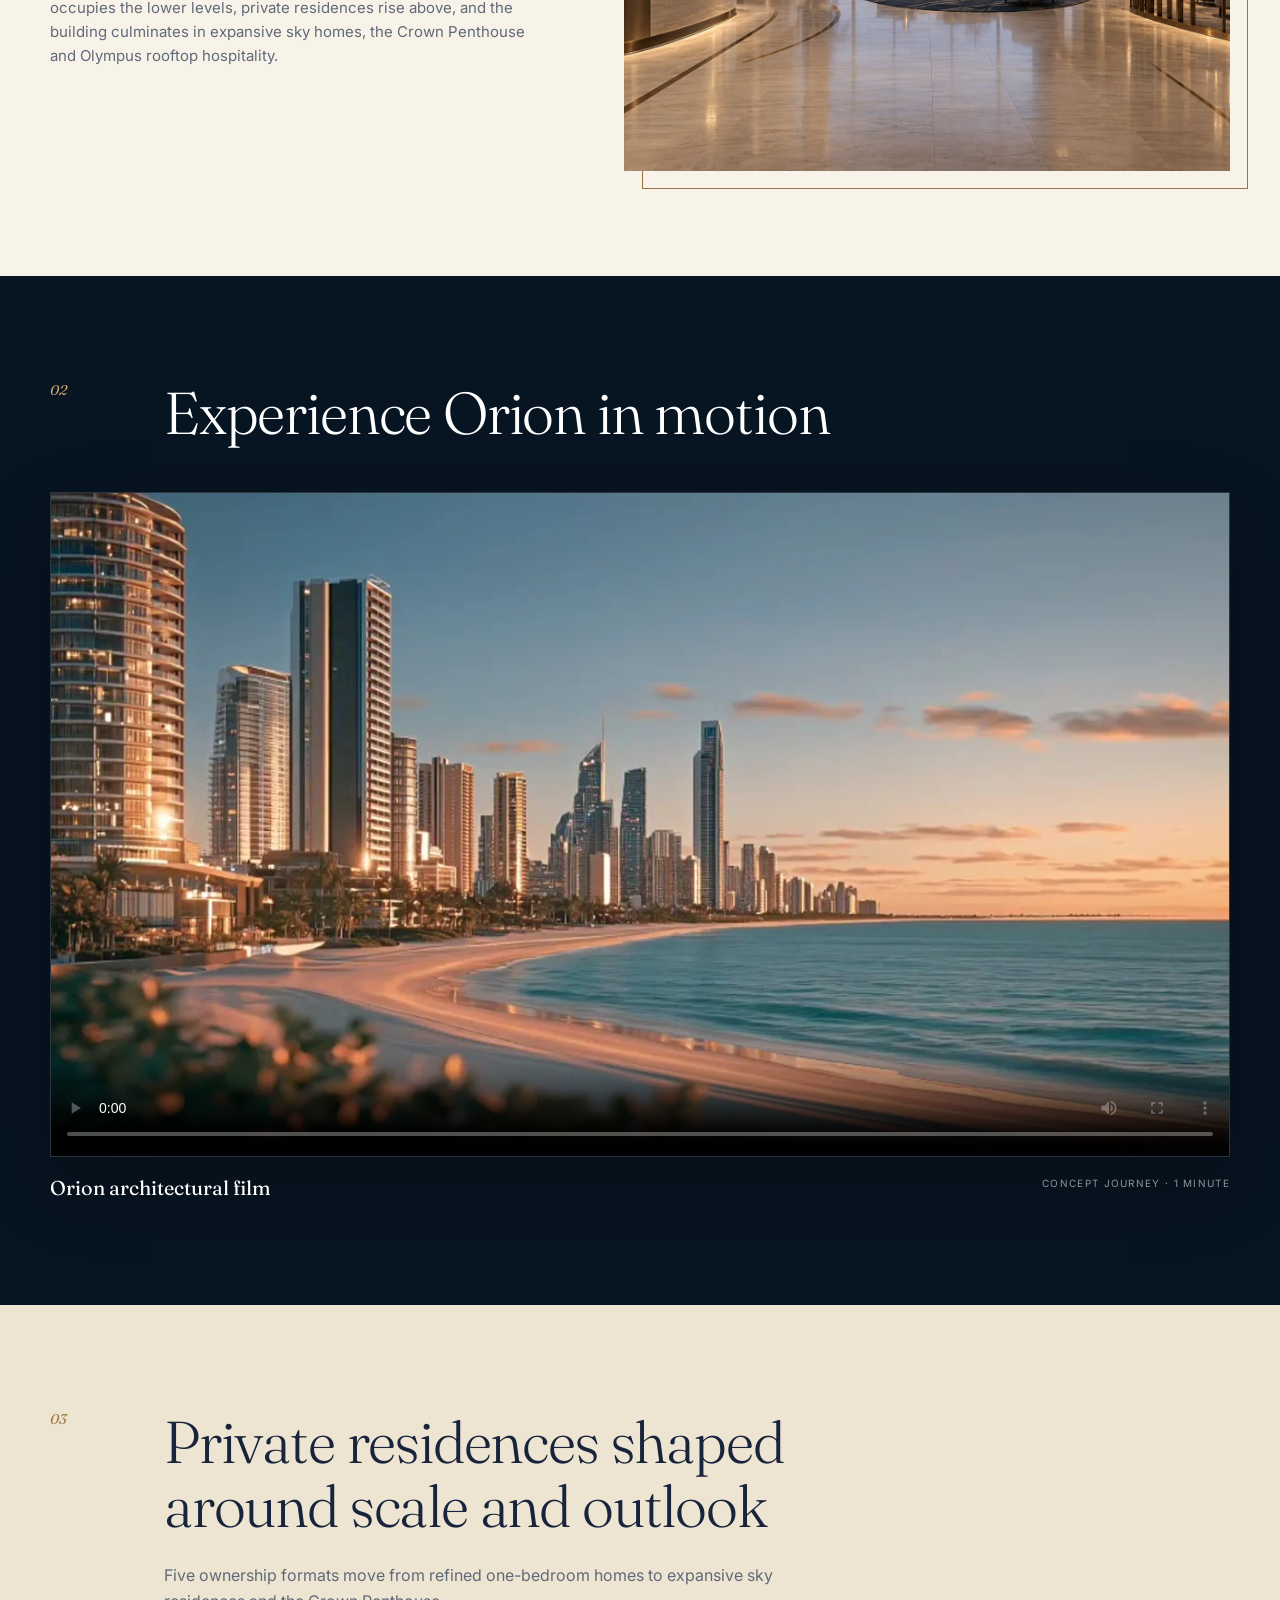
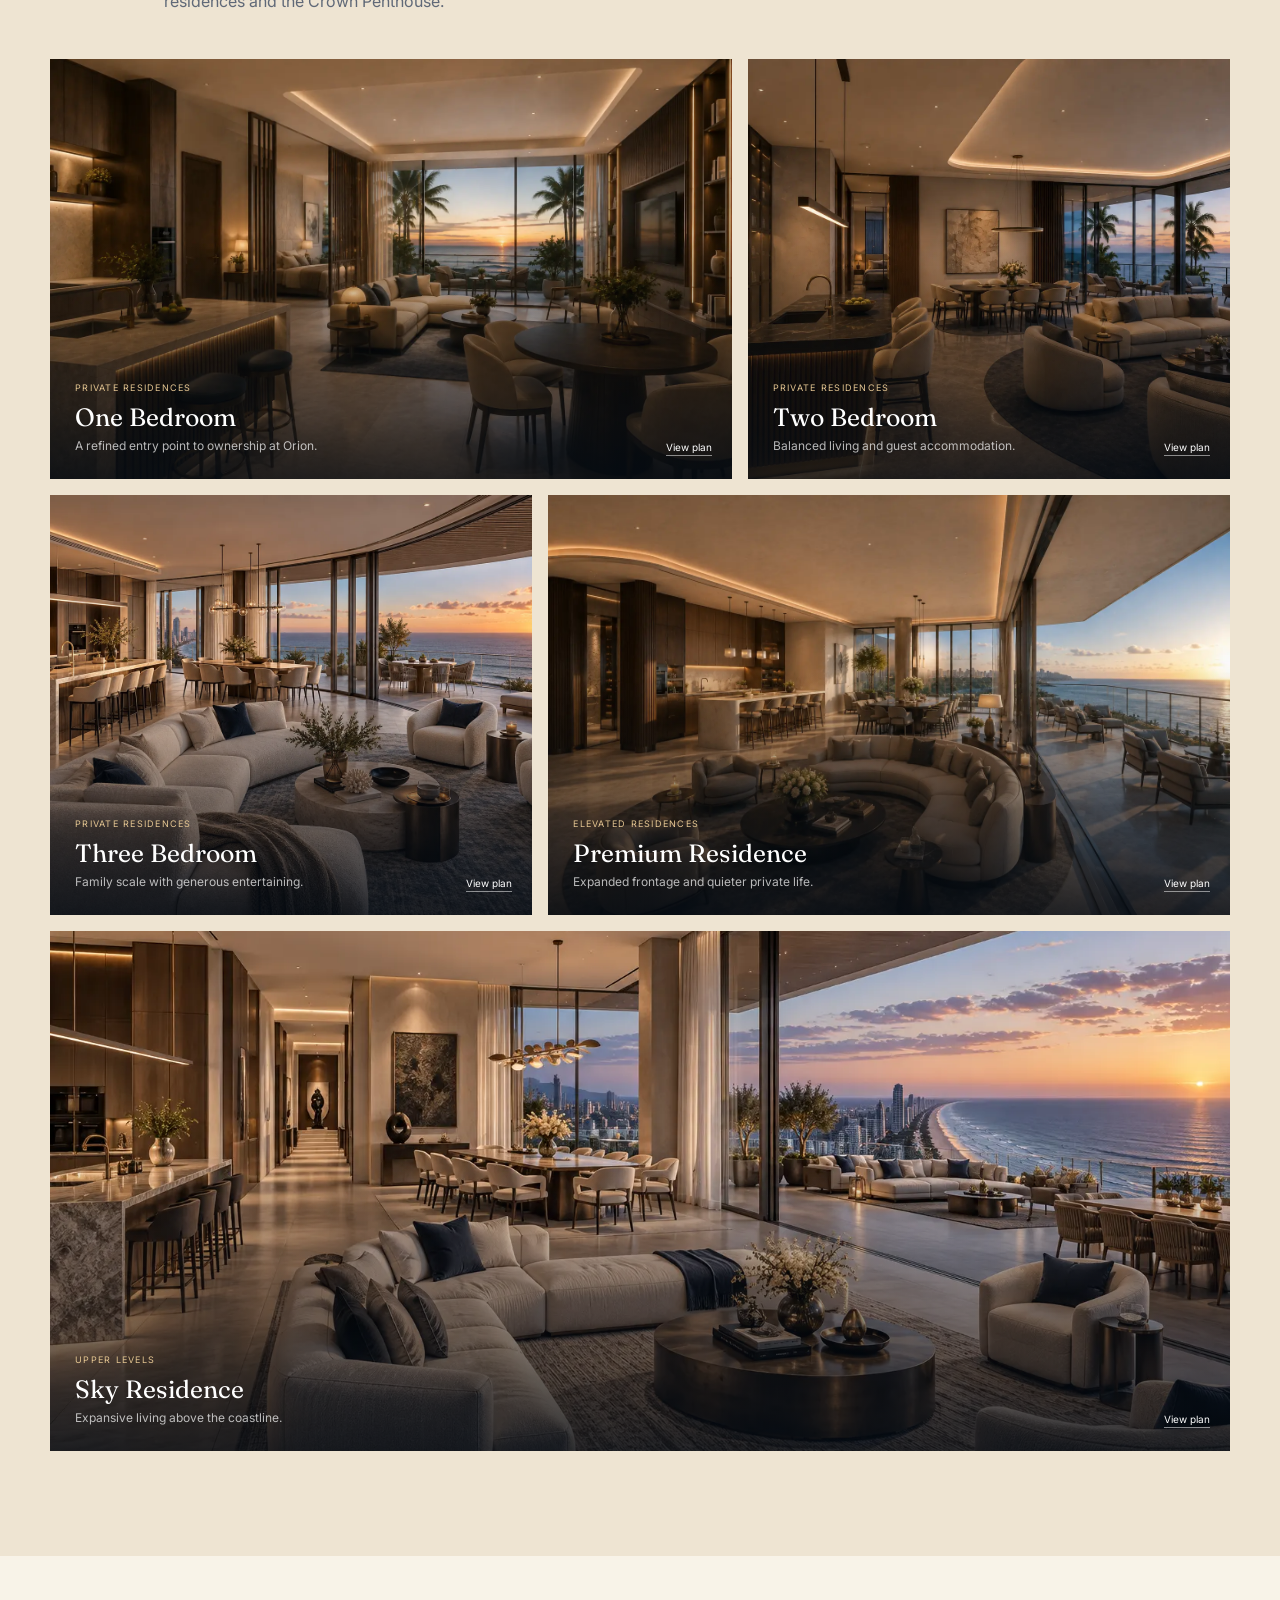
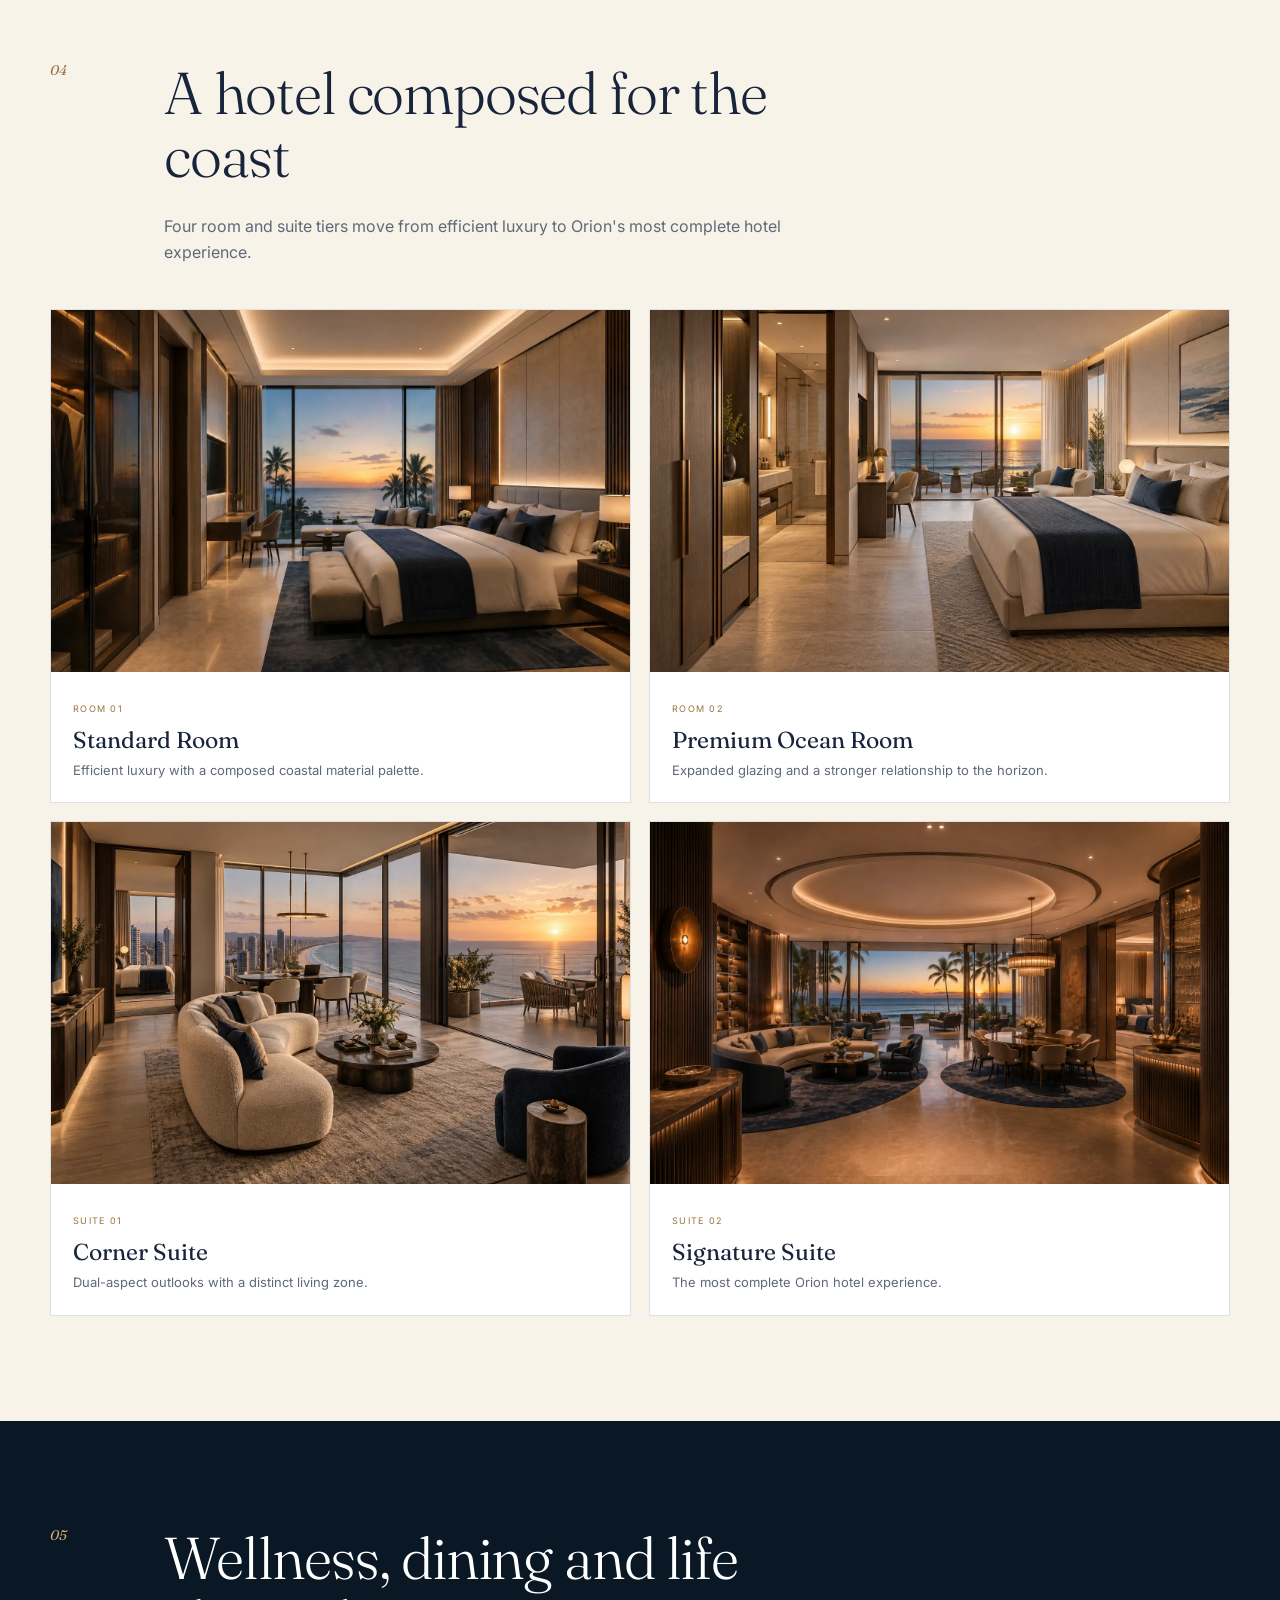
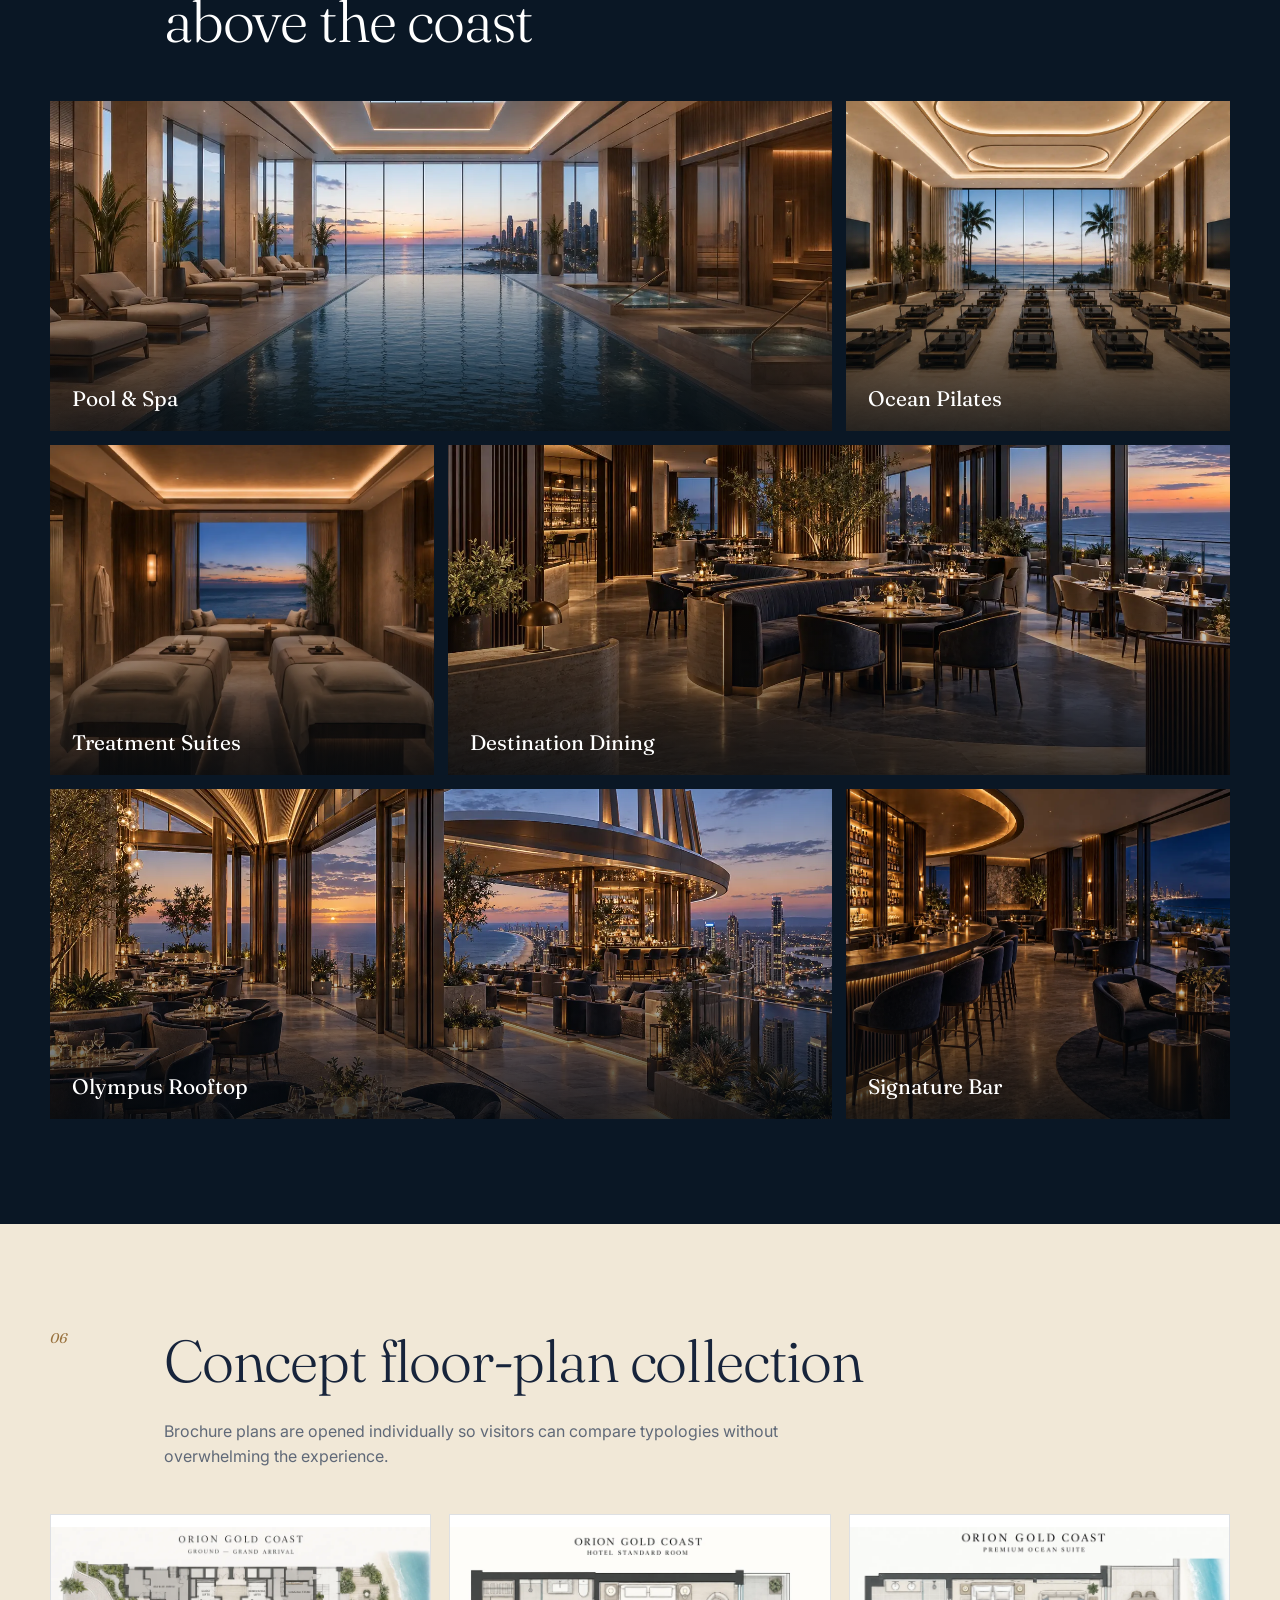
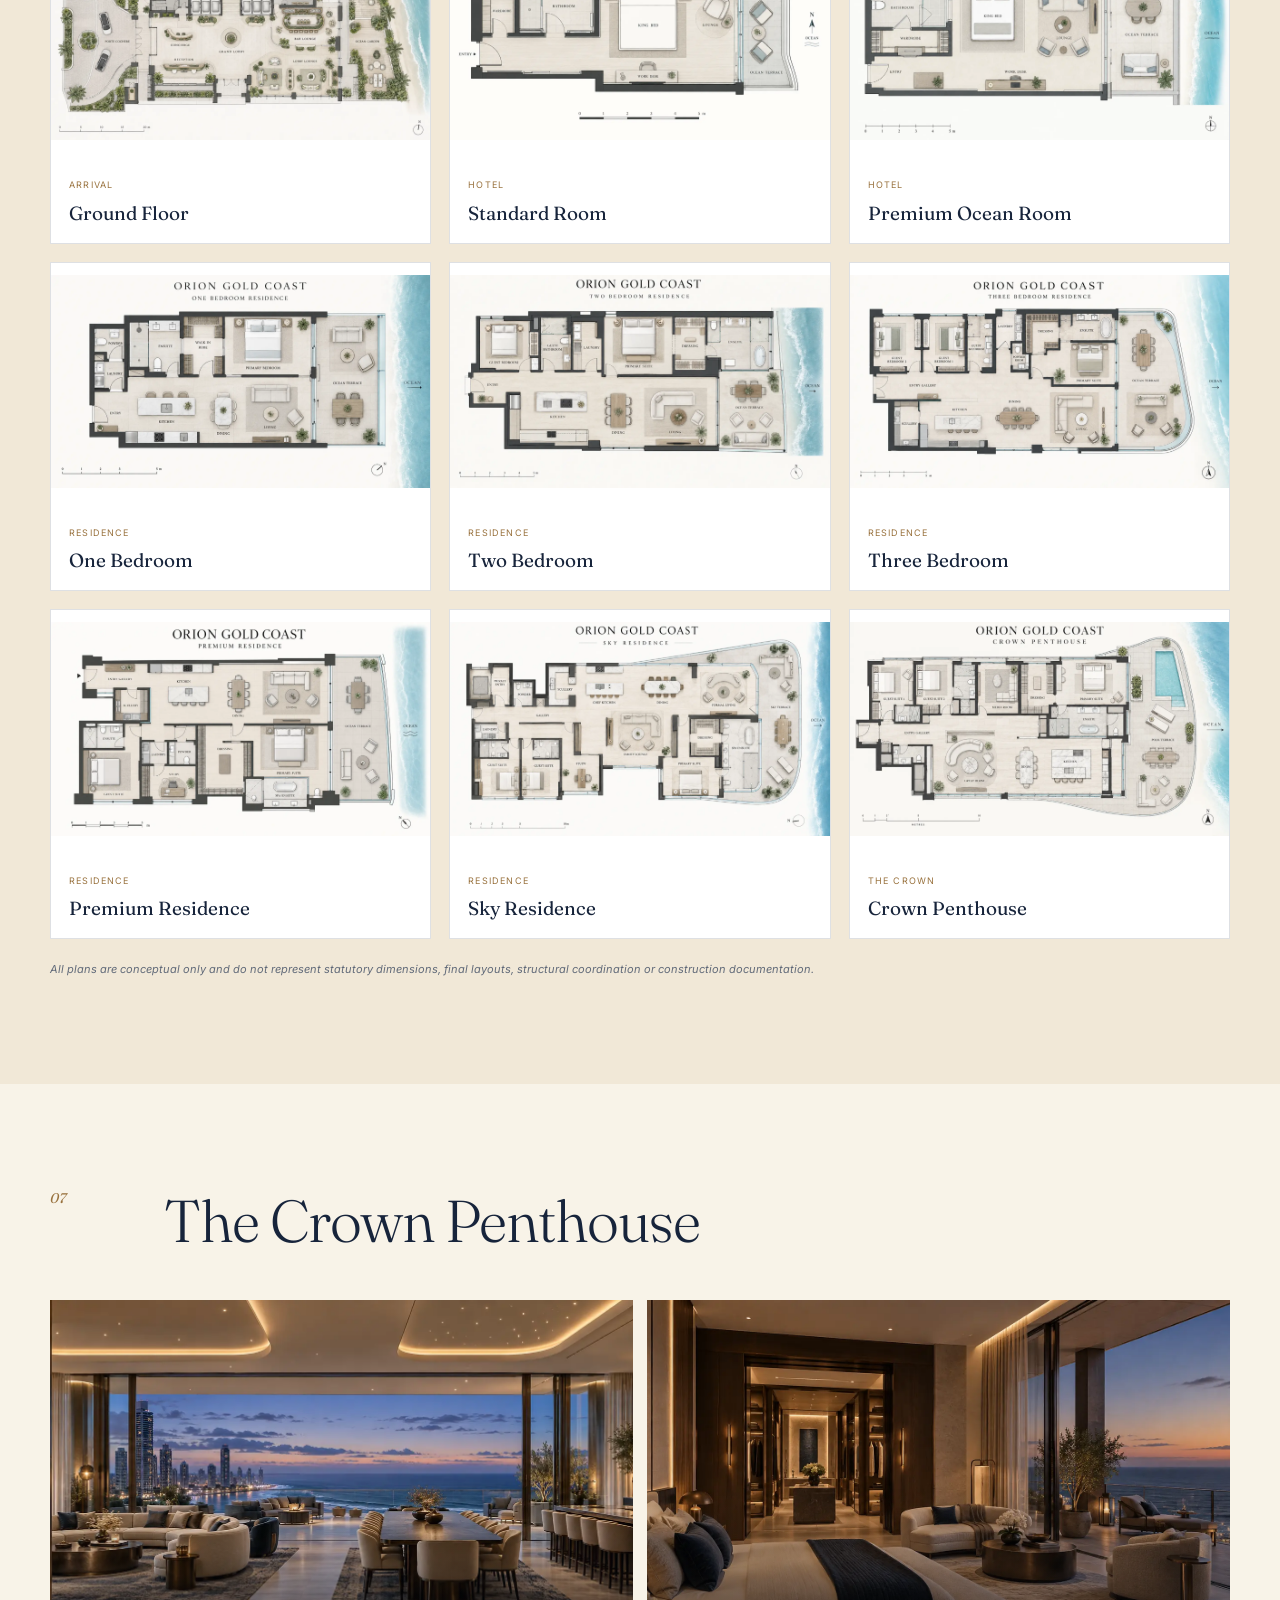
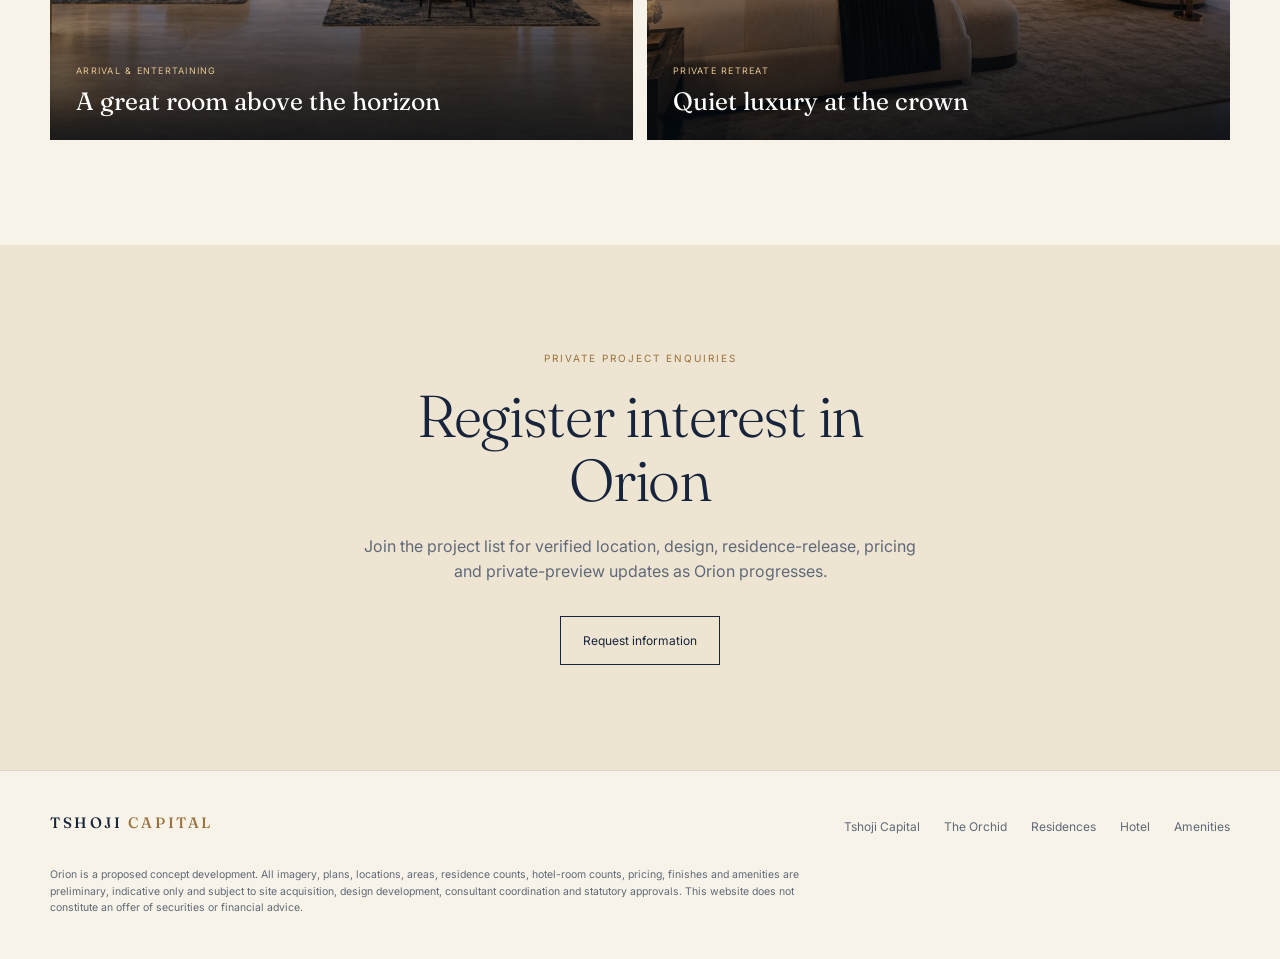
==== commit 499cd317: "Fix image crops, responsive plan cards and reveal visibility" ====
--- a/orion.html
+++ b/orion.html
@@ -37,5 +37,5 @@
   <section><div class="wrap"><div class="section-head reveal"><span class="num">07</span><h2>The Crown Penthouse</h2></div><div class="crown-grid reveal"><article class="crown-card"><img src="assets/orion/penthouse-great-room.webp" alt="Orion Crown Penthouse great room"><div class="crown-copy"><small>ARRIVAL &amp; ENTERTAINING</small><h3>A great room above the horizon</h3></div></article><article class="crown-card"><img src="assets/orion/penthouse-master.webp" alt="Orion Crown Penthouse primary bedroom"><div class="crown-copy"><small>PRIVATE RETREAT</small><h3>Quiet luxury at the crown</h3></div></article></div></div></section>
   <section id="enquire" class="enquire"><div class="wrap reveal"><div class="eyebrow" style="color:var(--gold)">Private project enquiries</div><h2>Register interest in Orion</h2><p>Join the project list for verified location, design, residence-release, pricing and private-preview updates as Orion progresses.</p><a class="btn" href="mailto:contact@tshojicapital.com?subject=Orion%20Gold%20Coast%20enquiry">Request information</a></div></section>
   <footer><div class="wrap"><div class="footer-row"><a class="brand" href="index.html">TSHOJI <span>CAPITAL</span></a><ul class="footer-links"><li><a href="index.html">Tshoji Capital</a></li><li><a href="the-orchid.html">The Orchid</a></li><li><a href="#residences">Residences</a></li><li><a href="#hotel">Hotel</a></li><li><a href="#amenities">Amenities</a></li></ul></div><p class="legal">Orion is a proposed concept development. All imagery, plans, locations, areas, residence counts, hotel-room counts, pricing, finishes and amenities are preliminary, indicative only and subject to site acquisition, design development, consultant coordination and statutory approvals. This website does not constitute an offer of securities or financial advice.</p></div></footer>
-  <script>(function(){var n=document.querySelectorAll('.reveal');if(!('IntersectionObserver'in window)){n.forEach(function(x){x.classList.add('in')});return}var o=new IntersectionObserver(function(e){e.forEach(function(x){if(x.isIntersecting){x.target.classList.add('in');o.unobserve(x.target)}})},{threshold:.1,rootMargin:'0px 0px -40px'});n.forEach(function(x){o.observe(x)})})();</script><script src="assets/site-enhancements.js"></script>
+  <script>(function(){var n=document.querySelectorAll('.reveal');if(!('IntersectionObserver'in window)){n.forEach(function(x){x.classList.add('in')});return}var o=new IntersectionObserver(function(e){e.forEach(function(x){if(x.isIntersecting){x.target.classList.add('in');o.unobserve(x.target)}})},{threshold:0,rootMargin:'0px'});n.forEach(function(x){o.observe(x)})})();</script><script src="assets/site-enhancements.js"></script>
 </body></html>
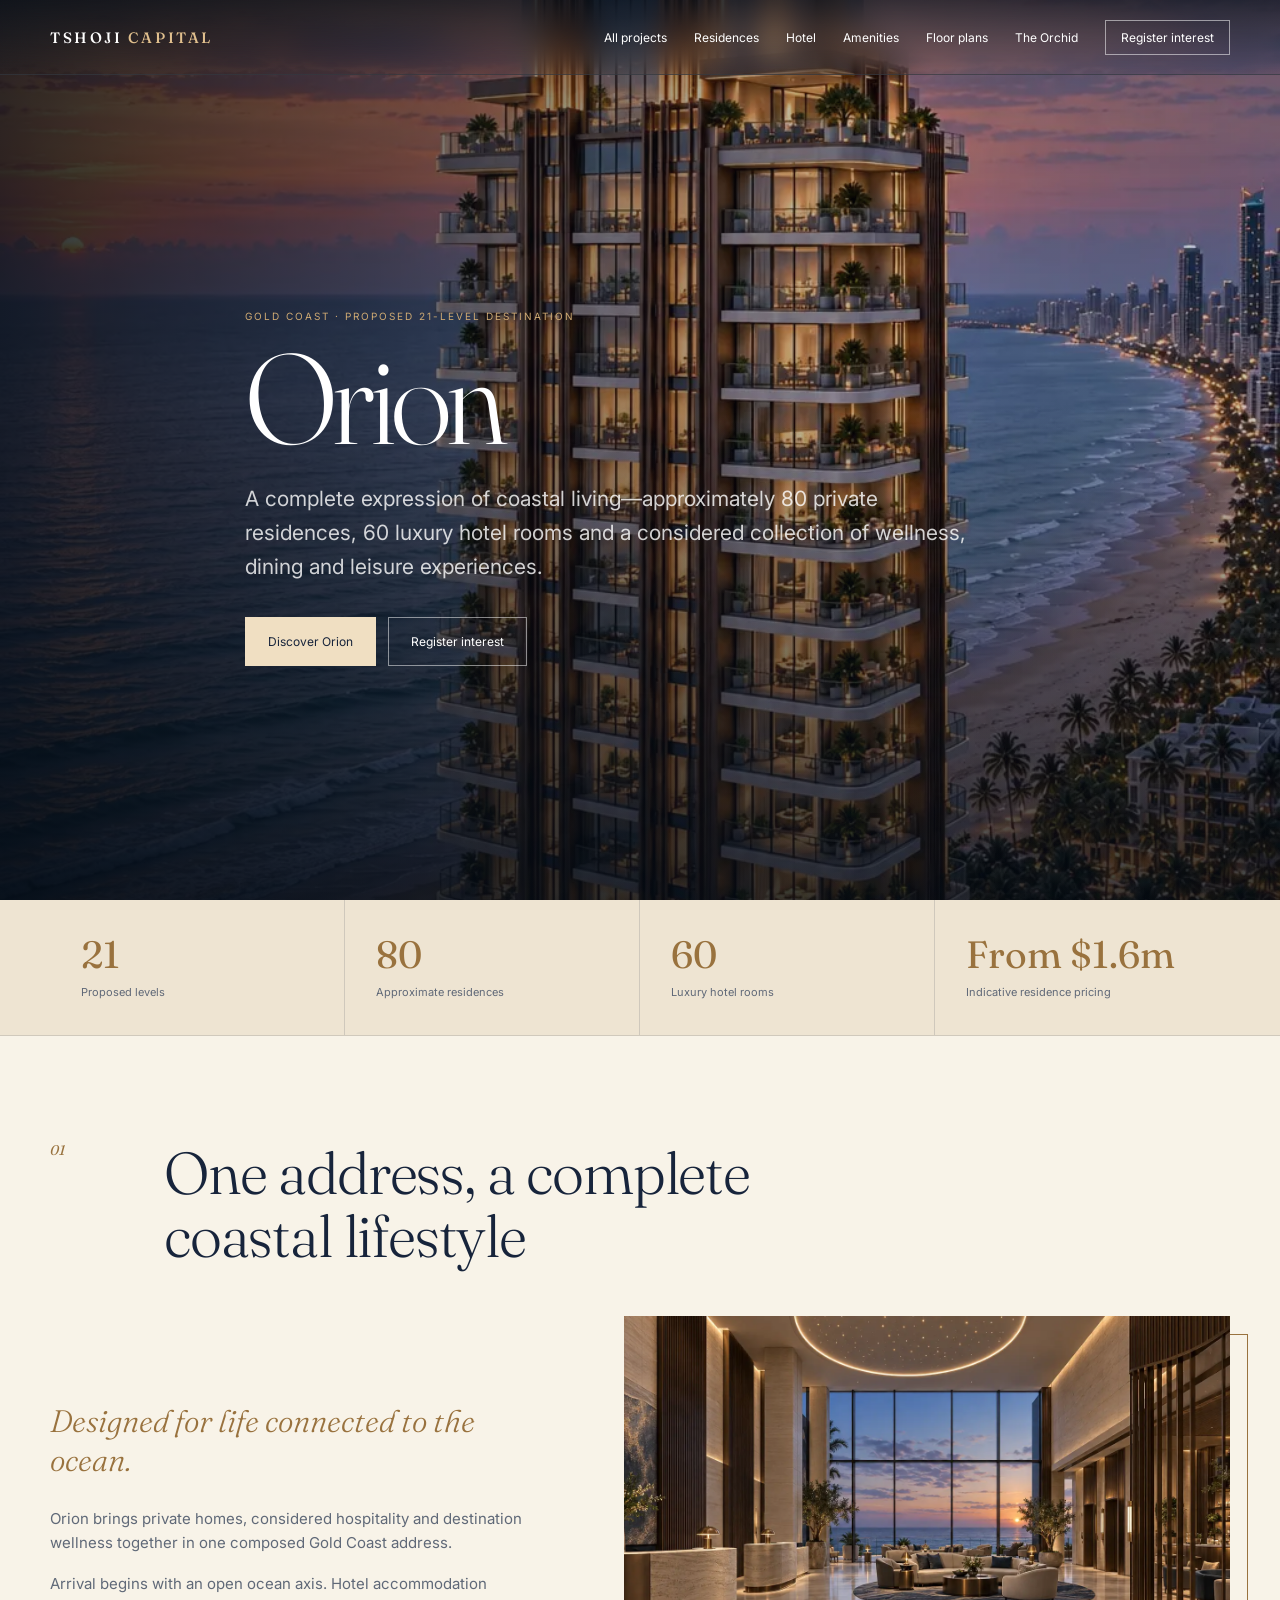
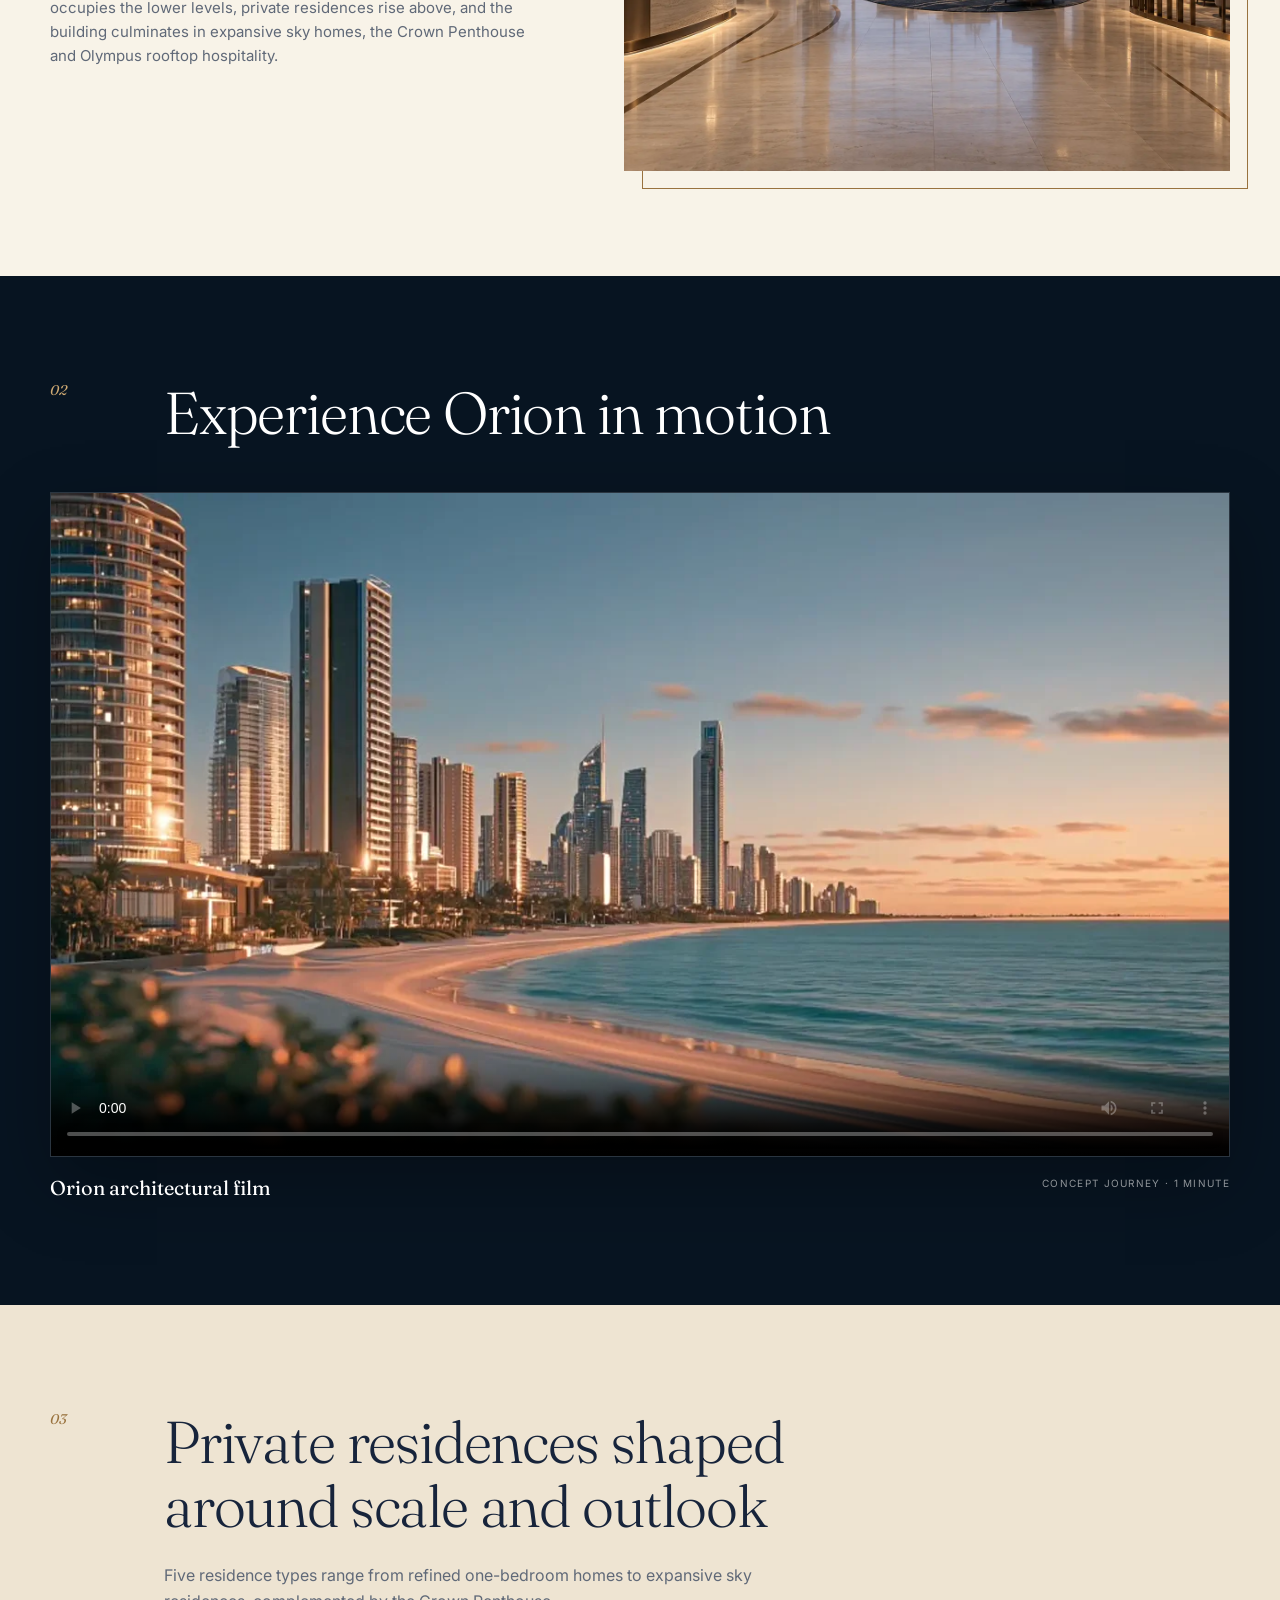
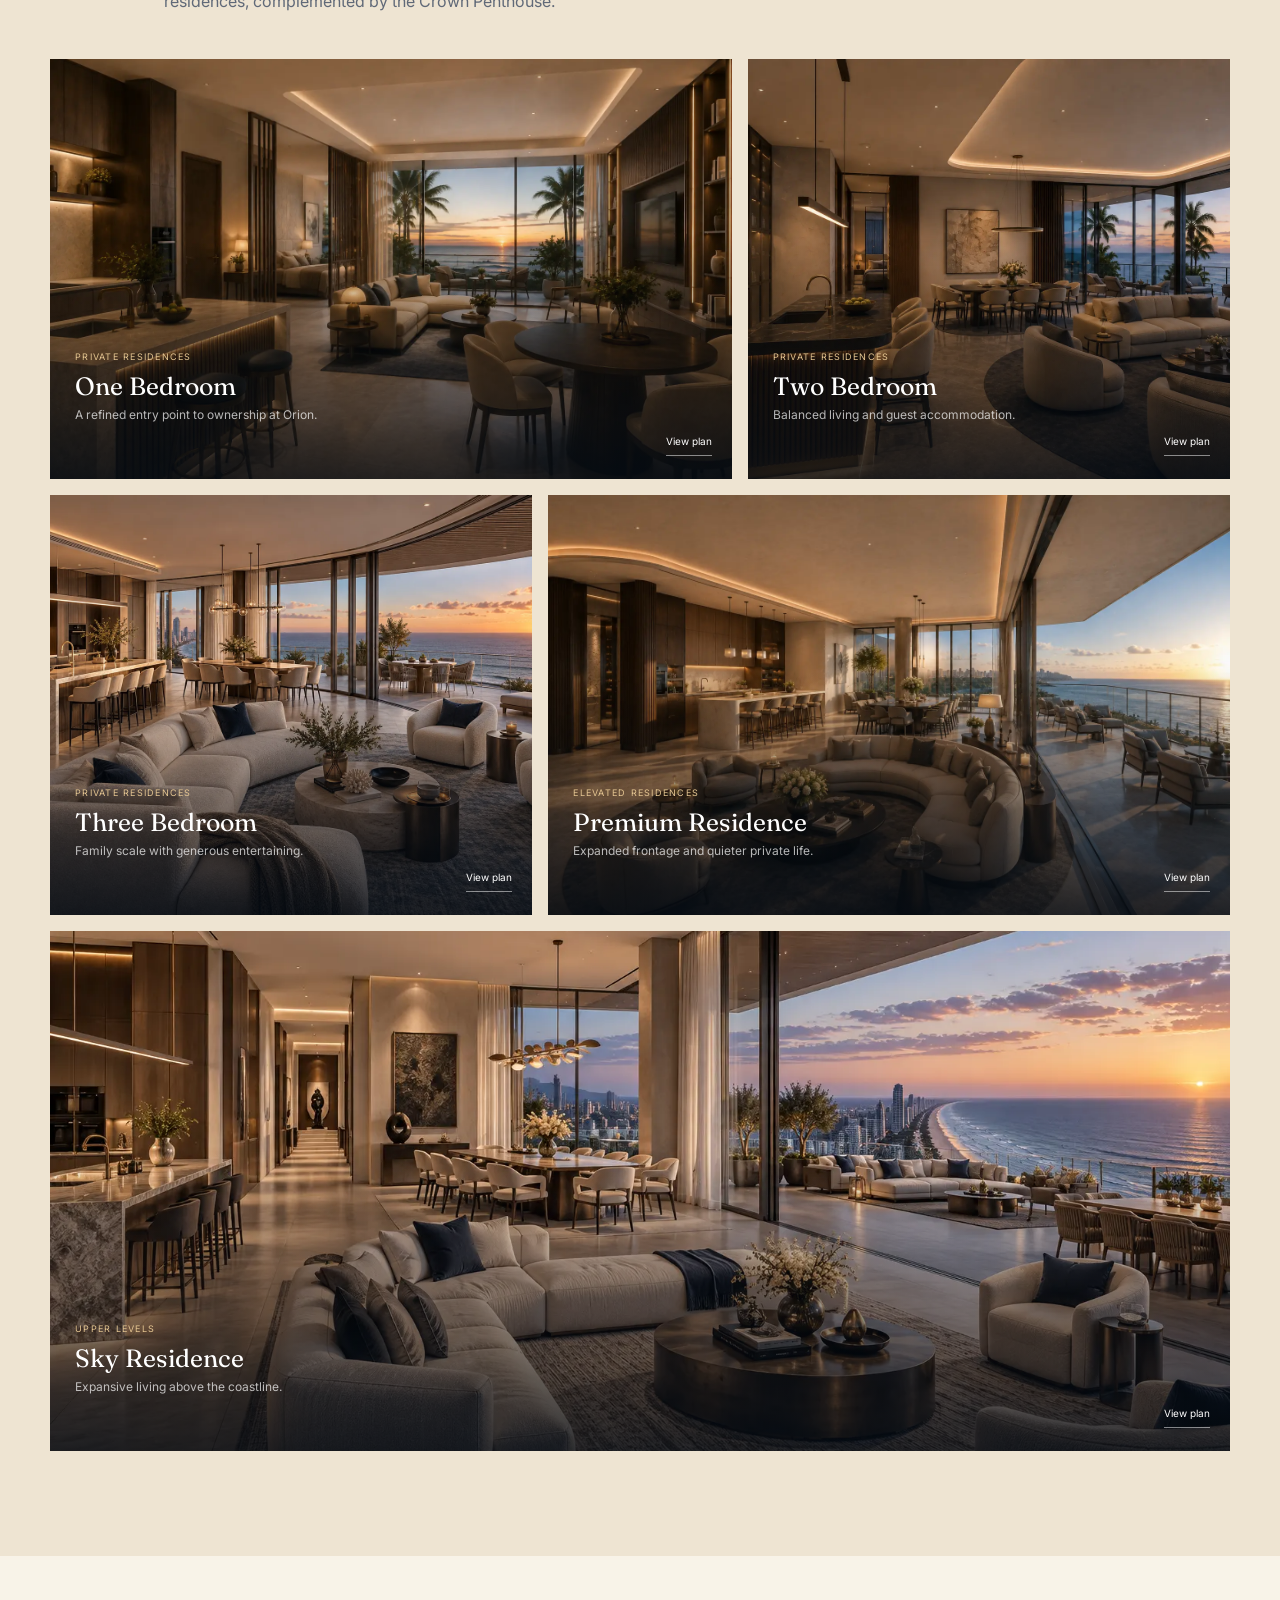
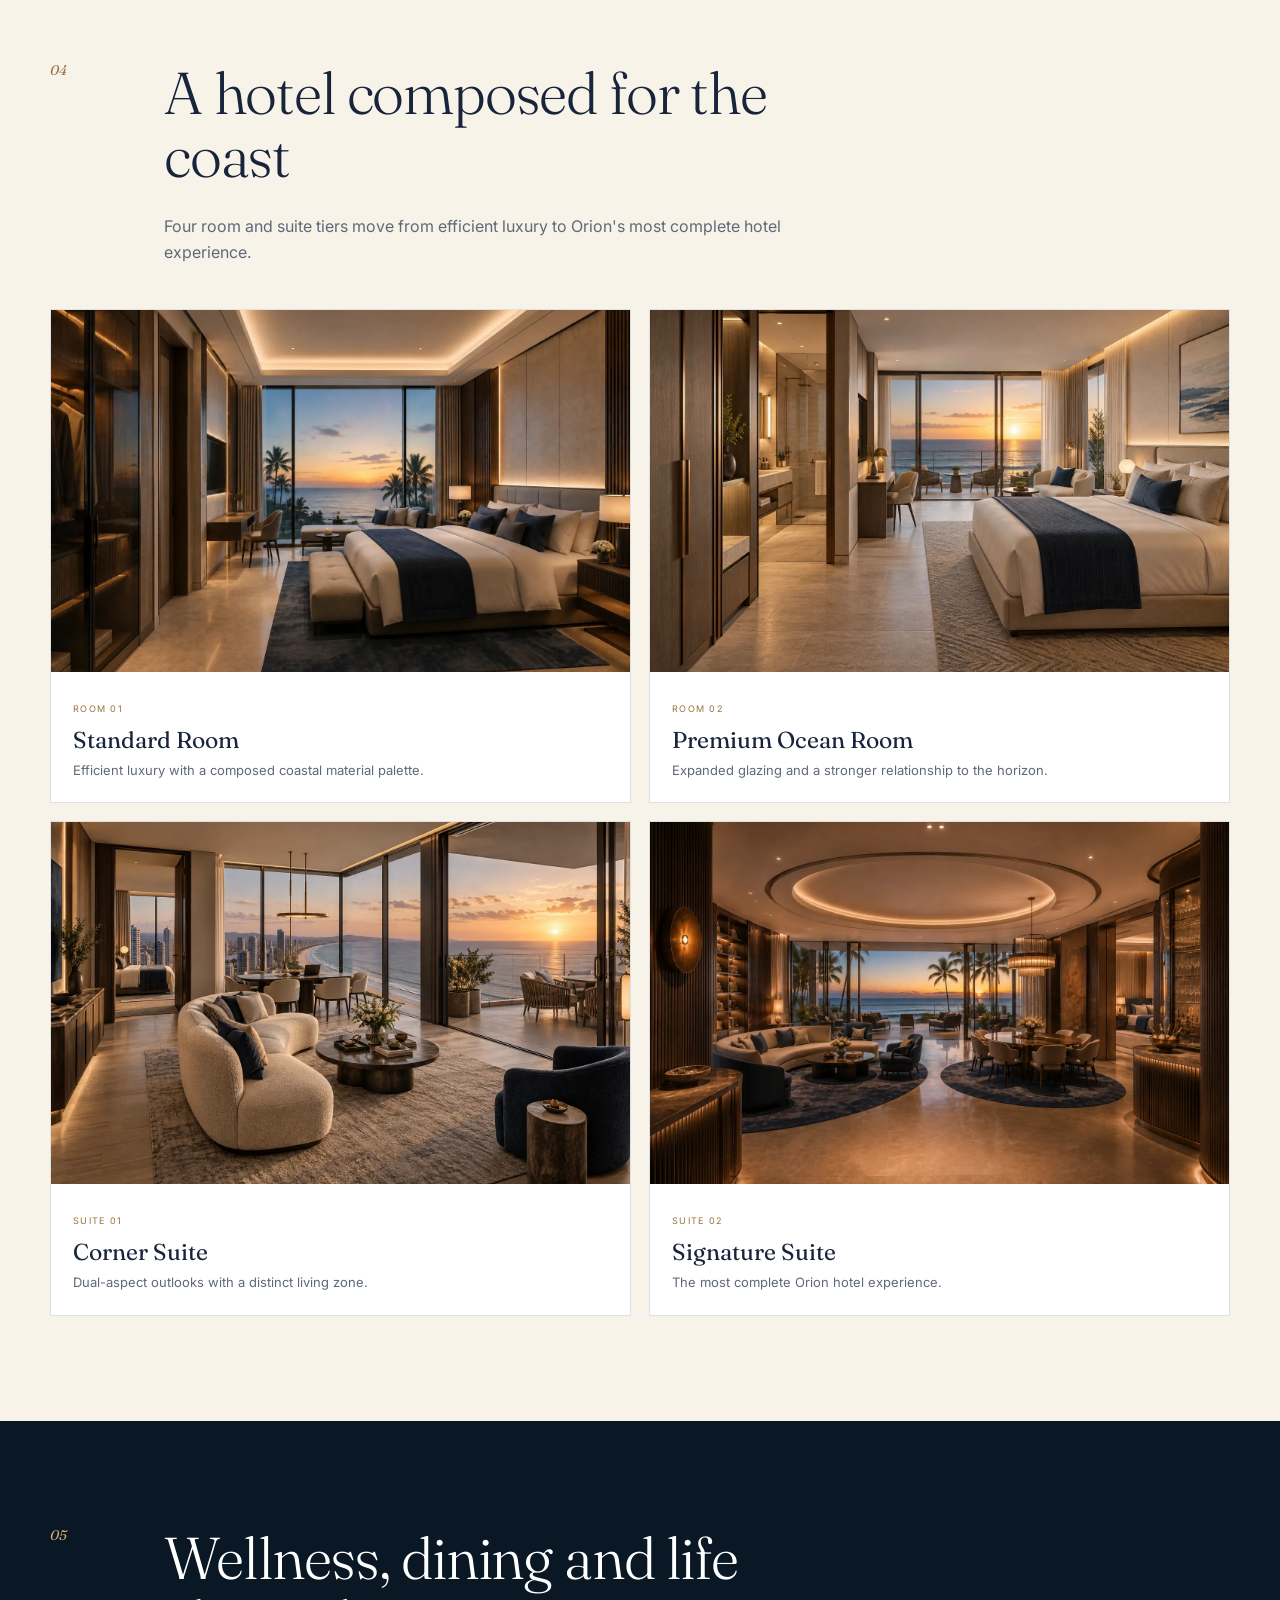
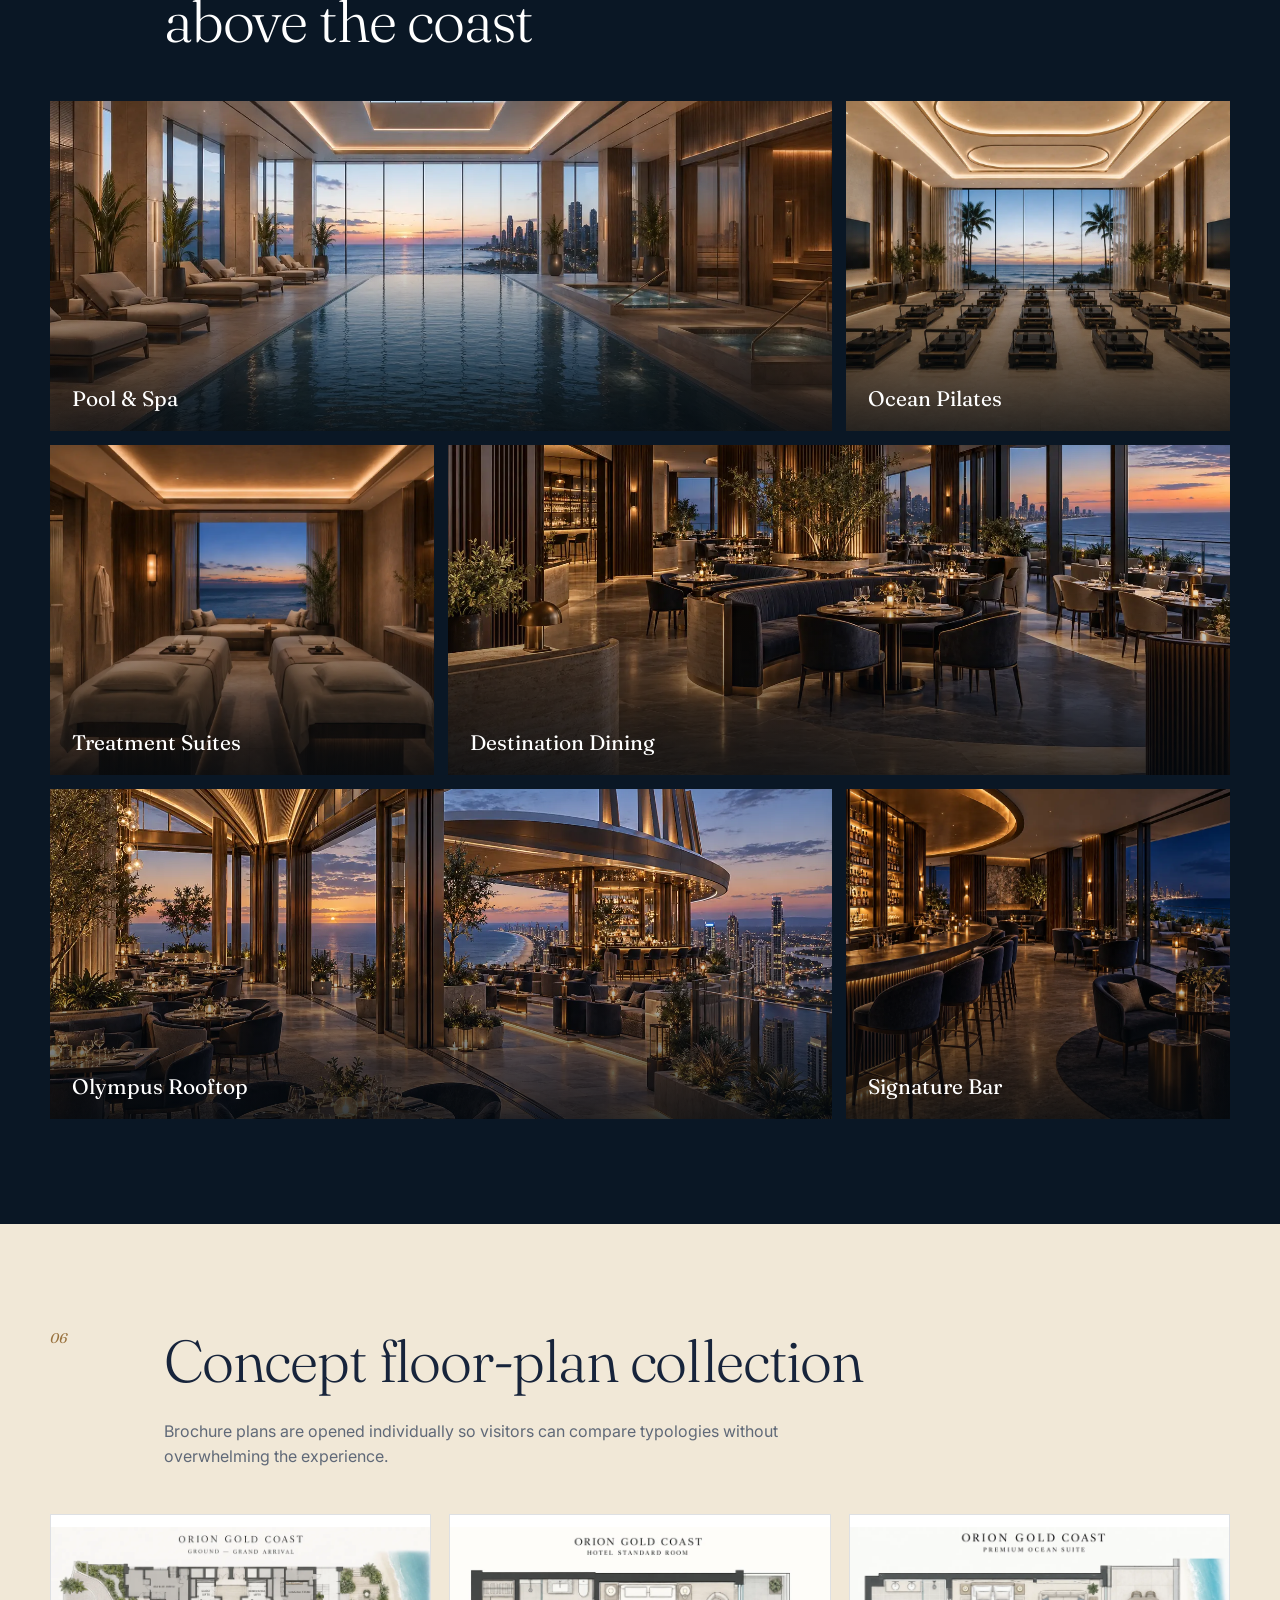
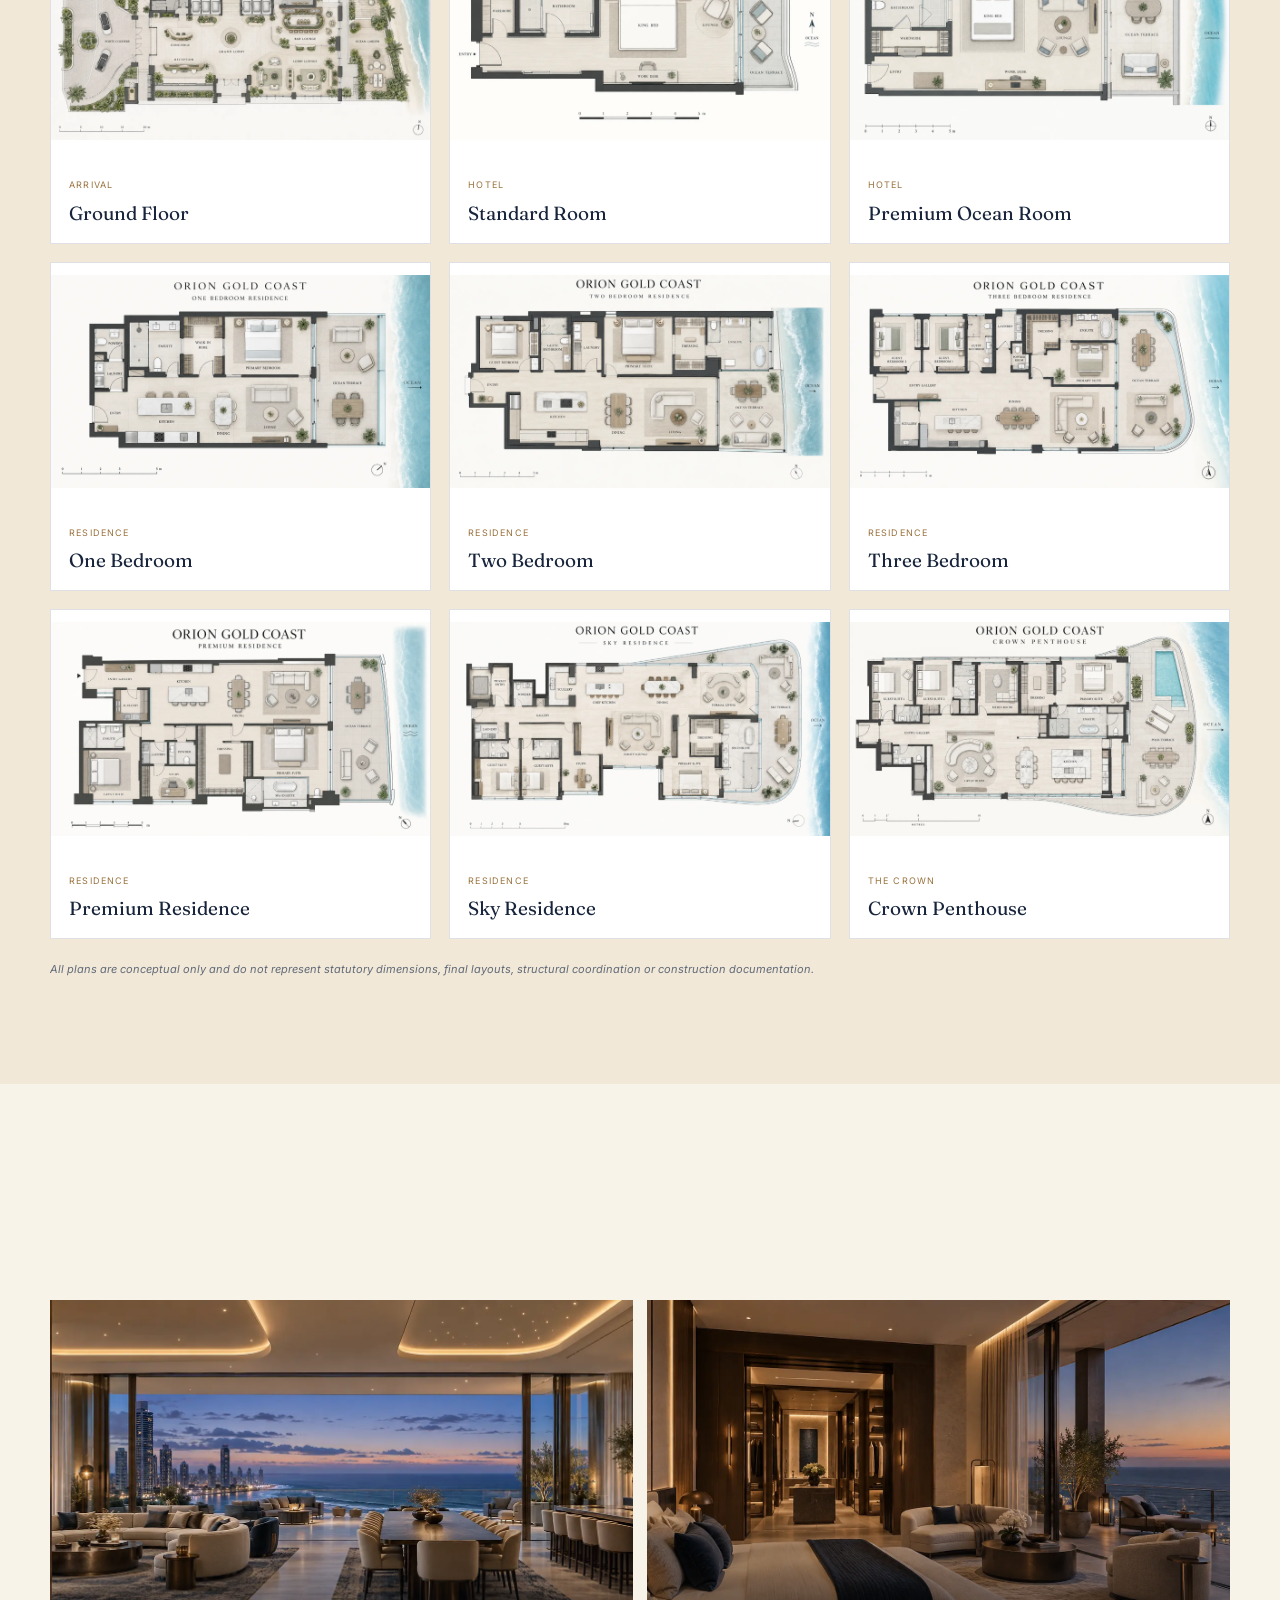
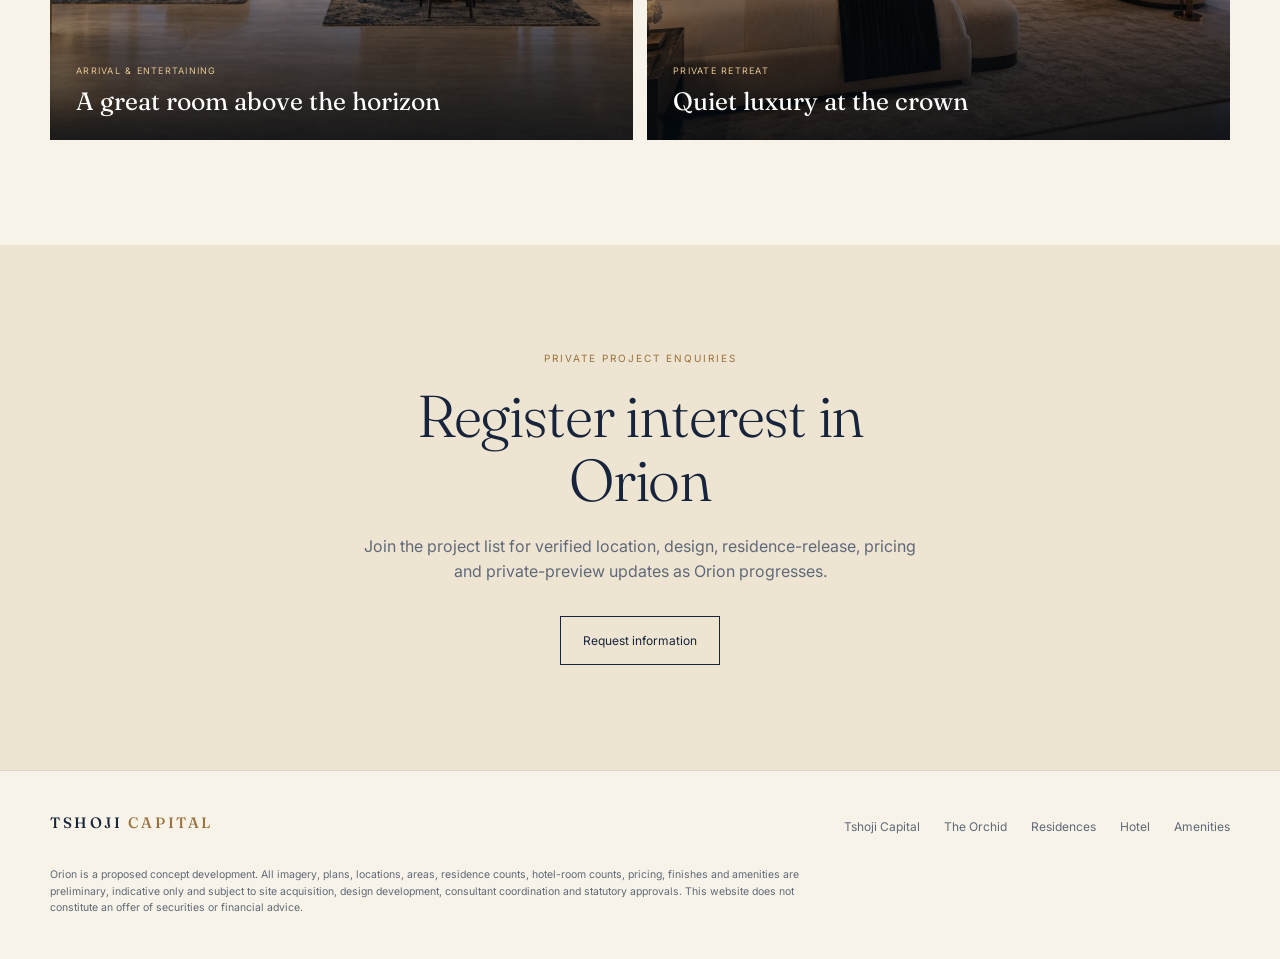
==== commit 6737b1dc: "Audit site copy, responsive layouts, navigation and floor-plan access" ====
--- a/orion.html
+++ b/orion.html
@@ -18,24 +18,27 @@
     .amenities{background:#0a1725;color:#fff}.amenities .num{color:var(--gold-light)}.amenities h2{color:#fff}.amenity-grid{display:grid;grid-template-columns:repeat(3,1fr);gap:14px}.amenity-card{position:relative;min-height:330px;overflow:hidden}.amenity-card.wide{grid-column:span 2}.amenity-card img{position:absolute;inset:0;height:100%;object-fit:cover;transition:transform .7s ease}.amenity-card:hover img{transform:scale(1.025)}.amenity-card::after{content:"";position:absolute;inset:0;background:linear-gradient(0deg,rgba(3,9,15,.8),transparent 60%)}.amenity-card h3{position:absolute;z-index:2;left:22px;bottom:20px;font:400 21px var(--display)}
     .plans{background:#f1e8d7}.plan-grid{display:grid;grid-template-columns:repeat(3,1fr);gap:18px}.plan-card{background:white;border:1px solid var(--line)}.plan-card img{aspect-ratio:16/10;object-fit:contain;background:white}.plan-copy{padding:18px}.plan-copy small{font-size:9px;letter-spacing:.13em;color:var(--gold);text-transform:uppercase}.plan-copy h3{font:400 19px var(--display);margin-top:5px}.note{font-size:11px;color:var(--muted);font-style:italic;margin-top:22px}
     .crown-grid{display:grid;grid-template-columns:1fr 1fr;gap:14px}.crown-card{position:relative;min-height:440px;overflow:hidden;color:#fff}.crown-card img{position:absolute;inset:0;height:100%;object-fit:cover}.crown-card::after{content:"";position:absolute;inset:0;background:linear-gradient(0deg,rgba(3,9,15,.82),transparent 58%)}.crown-copy{position:absolute;z-index:2;left:26px;right:26px;bottom:24px}.crown-copy small{font-size:9px;letter-spacing:.14em;color:#e6c793}.crown-copy h3{font:400 25px var(--display);margin-top:5px}
-    .enquire{background:var(--sand);text-align:center}.enquire h2{margin:auto;max-width:15ch}.enquire p{color:var(--muted);max-width:57ch;margin:22px auto 31px}.enquire .btn{border-color:var(--ink)}footer{padding:42px 0;border-top:1px solid var(--line)}.footer-row{display:flex;justify-content:space-between;gap:28px}.footer-links{display:flex;gap:24px;list-style:none;flex-wrap:wrap}.footer-links a{font-size:12px;text-decoration:none;color:var(--muted)}.legal{font-size:10.5px;color:var(--muted);max-width:790px;margin-top:28px}.reveal{opacity:0;transform:translateY(18px);transition:.7s ease}.reveal.in{opacity:1;transform:none}
+    .enquire{background:var(--sand);text-align:center}.enquire h2{margin:auto;max-width:15ch}.enquire p{color:var(--muted);max-width:57ch;margin:22px auto 31px}.enquire .btn{border-color:var(--ink)}footer{padding:42px 0;border-top:1px solid var(--line)}.footer-row{display:flex;justify-content:space-between;gap:28px}.footer-links{display:flex;gap:24px;list-style:none;flex-wrap:wrap}.footer-links a{font-size:12px;text-decoration:none;color:var(--muted)}.legal{font-size:10.5px;color:var(--muted);max-width:790px;margin-top:28px}.reveal{opacity:1;transform:none;transition:.7s ease}.reveal.in{opacity:1;transform:none}
     @media(max-width:900px){.nav-links li:not(:last-child){display:none}.stats-grid{grid-template-columns:1fr 1fr}.stat:nth-child(2){border-right:0}.stat:nth-child(-n+2){border-bottom:1px solid var(--line)}.vision-grid{grid-template-columns:1fr}.res-card,.res-card:nth-child(1),.res-card:nth-child(2),.res-card:nth-child(3),.res-card:nth-child(4),.res-card:nth-child(5){grid-column:span 12}.amenity-grid{grid-template-columns:1fr 1fr}.plan-grid{grid-template-columns:1fr 1fr}}
     @media(max-width:620px){.wrap{width:min(100% - 34px,1180px)}.nav-inner{height:64px}section{padding:78px 0}.section-head{grid-template-columns:1fr;gap:8px}.intro{margin-left:0}.res-card{min-height:380px}.res-card:nth-child(5){min-height:420px}.hotel-grid,.amenity-grid,.plan-grid,.crown-grid{grid-template-columns:1fr}.amenity-card.wide{grid-column:auto}.footer-row{flex-direction:column}.film-meta{display:block}.film-meta span{display:block;margin-top:5px}}
   </style>
   <link rel="stylesheet" href="assets/site-enhancements.css">
 </head>
 <body>
+  <a class="skip-link" href="#main-content">Skip to content</a>
   <nav class="nav"><div class="wrap nav-inner"><a class="brand" href="index.html">TSHOJI <span>CAPITAL</span></a><ul class="nav-links"><li><a href="index.html">All projects</a></li><li><a href="#residences">Residences</a></li><li><a href="#hotel">Hotel</a></li><li><a href="#amenities">Amenities</a></li><li><a href="#plans">Floor plans</a></li><li><a href="the-orchid.html">The Orchid</a></li><li><a class="nav-cta" href="#enquire">Register interest</a></li></ul></div></nav>
+  <main id="main-content">
   <header class="hero"><img src="assets/orion/orion-exterior-hero.webp" alt="Orion rising beside the Gold Coast at sunset"><div class="wrap hero-copy"><div class="eyebrow">Gold Coast · Proposed 21-level destination</div><h1>Orion</h1><p>A complete expression of coastal living—approximately 80 private residences, 60 luxury hotel rooms and a considered collection of wellness, dining and leisure experiences.</p><div class="hero-actions"><a class="btn fill" href="#vision">Discover Orion</a><a class="btn" href="#enquire">Register interest</a></div></div></header>
   <div class="stats"><div class="wrap stats-grid"><div class="stat"><strong>21</strong><span>Proposed levels</span></div><div class="stat"><strong>80</strong><span>Approximate residences</span></div><div class="stat"><strong>60</strong><span>Luxury hotel rooms</span></div><div class="stat"><strong>From $1.6m</strong><span>Indicative residence pricing</span></div></div></div>
   <section id="vision"><div class="wrap"><div class="section-head reveal"><span class="num">01</span><h2>One address, a complete coastal lifestyle</h2></div><div class="vision-grid reveal"><div class="vision-copy"><blockquote>Designed for life connected to the ocean.</blockquote><p>Orion brings private homes, considered hospitality and destination wellness together in one composed Gold Coast address.</p><p>Arrival begins with an open ocean axis. Hotel accommodation occupies the lower levels, private residences rise above, and the building culminates in expansive sky homes, the Crown Penthouse and Olympus rooftop hospitality.</p></div><div class="vision-image"><img src="assets/orion/arrival-lobby.webp" alt="Orion ocean-axis lobby"></div></div></div></section>
-  <section class="film"><div class="wrap"><div class="section-head reveal"><span class="num">02</span><h2>Experience Orion in motion</h2></div><div class="film-frame reveal"><video controls playsinline preload="metadata" poster="assets/video/orion-film-poster.webp"><source src="assets/video/orion-film.mp4" type="video/mp4">Your browser does not support embedded video.</video></div><div class="film-meta"><strong>Orion architectural film</strong><span>Concept journey · 1 minute</span></div></div></section>
-  <section id="residences" class="residences"><div class="wrap"><div class="section-head reveal"><span class="num">03</span><h2>Private residences shaped around scale and outlook</h2></div><p class="intro reveal">Five ownership formats move from refined one-bedroom homes to expansive sky residences and the Crown Penthouse.</p><div class="res-grid reveal"><article class="res-card"><img src="assets/orion/residence-1br.webp" alt="Orion one-bedroom residence" loading="lazy"><div class="res-copy"><small>Private residences</small><h3>One Bedroom</h3><p>A refined entry point to ownership at Orion.</p></div><a class="plan-link" href="#plans">View plan</a></article><article class="res-card"><img src="assets/orion/residence-2br.webp" alt="Orion two-bedroom residence" loading="lazy"><div class="res-copy"><small>Private residences</small><h3>Two Bedroom</h3><p>Balanced living and guest accommodation.</p></div><a class="plan-link" href="#plans">View plan</a></article><article class="res-card"><img src="assets/orion/residence-3br.webp" alt="Orion three-bedroom residence" loading="lazy"><div class="res-copy"><small>Private residences</small><h3>Three Bedroom</h3><p>Family scale with generous entertaining.</p></div><a class="plan-link" href="#plans">View plan</a></article><article class="res-card"><img src="assets/orion/residence-premium.webp" alt="Orion premium residence" loading="lazy"><div class="res-copy"><small>Elevated residences</small><h3>Premium Residence</h3><p>Expanded frontage and quieter private life.</p></div><a class="plan-link" href="#plans">View plan</a></article><article class="res-card"><img src="assets/orion/residence-sky.webp" alt="Orion sky residence" loading="lazy"><div class="res-copy"><small>Upper levels</small><h3>Sky Residence</h3><p>Expansive living above the coastline.</p></div><a class="plan-link" href="#plans">View plan</a></article></div></div></section>
+  <section class="film"><div class="wrap"><div class="section-head reveal"><span class="num">02</span><h2>Experience Orion in motion</h2></div><div class="film-frame reveal"><video controls playsinline preload="metadata" poster="assets/video/orion-film-poster.webp"><source src="assets/video/orion-film.mp4" type="video/mp4">Your browser does not support embedded video. <a href="assets/video/orion-film.mp4">Watch the Orion film</a>.</video></div><div class="film-meta"><strong>Orion architectural film</strong><span>Concept journey · 1 minute</span></div></div></section>
+  <section id="residences" class="residences"><div class="wrap"><div class="section-head reveal"><span class="num">03</span><h2>Private residences shaped around scale and outlook</h2></div><p class="intro reveal">Five residence types range from refined one-bedroom homes to expansive sky residences, complemented by the Crown Penthouse.</p><div class="res-grid reveal"><article class="res-card"><img src="assets/orion/residence-1br.webp" alt="Orion one-bedroom residence" loading="lazy"><div class="res-copy"><small>Private residences</small><h3>One Bedroom</h3><p>A refined entry point to ownership at Orion.</p></div><a class="plan-link" href="#plan-residence-1br" data-plan-target="plan-residence-1br">View plan</a></article><article class="res-card"><img src="assets/orion/residence-2br.webp" alt="Orion two-bedroom residence" loading="lazy"><div class="res-copy"><small>Private residences</small><h3>Two Bedroom</h3><p>Balanced living and guest accommodation.</p></div><a class="plan-link" href="#plan-residence-2br" data-plan-target="plan-residence-2br">View plan</a></article><article class="res-card"><img src="assets/orion/residence-3br.webp" alt="Orion three-bedroom residence" loading="lazy"><div class="res-copy"><small>Private residences</small><h3>Three Bedroom</h3><p>Family scale with generous entertaining.</p></div><a class="plan-link" href="#plan-residence-3br" data-plan-target="plan-residence-3br">View plan</a></article><article class="res-card"><img src="assets/orion/residence-premium.webp" alt="Orion premium residence" loading="lazy"><div class="res-copy"><small>Elevated residences</small><h3>Premium Residence</h3><p>Expanded frontage and quieter private life.</p></div><a class="plan-link" href="#plan-residence-premium" data-plan-target="plan-residence-premium">View plan</a></article><article class="res-card"><img src="assets/orion/residence-sky.webp" alt="Orion sky residence" loading="lazy"><div class="res-copy"><small>Upper levels</small><h3>Sky Residence</h3><p>Expansive living above the coastline.</p></div><a class="plan-link" href="#plan-residence-sky" data-plan-target="plan-residence-sky">View plan</a></article></div></div></section>
   <section id="hotel"><div class="wrap"><div class="section-head reveal"><span class="num">04</span><h2>A hotel composed for the coast</h2></div><p class="intro reveal">Four room and suite tiers move from efficient luxury to Orion's most complete hotel experience.</p><div class="hotel-grid reveal"><article class="hotel-card"><img src="assets/orion/hotel-standard.webp" alt="Orion standard hotel room" loading="lazy"><div class="hotel-copy"><small>ROOM 01</small><h3>Standard Room</h3><p>Efficient luxury with a composed coastal material palette.</p></div></article><article class="hotel-card"><img src="assets/orion/hotel-premium-ocean.webp" alt="Orion premium ocean room" loading="lazy"><div class="hotel-copy"><small>ROOM 02</small><h3>Premium Ocean Room</h3><p>Expanded glazing and a stronger relationship to the horizon.</p></div></article><article class="hotel-card"><img src="assets/orion/hotel-corner-suite.webp" alt="Orion corner suite" loading="lazy"><div class="hotel-copy"><small>SUITE 01</small><h3>Corner Suite</h3><p>Dual-aspect outlooks with a distinct living zone.</p></div></article><article class="hotel-card"><img src="assets/orion/hotel-signature-suite.webp" alt="Orion signature suite" loading="lazy"><div class="hotel-copy"><small>SUITE 02</small><h3>Signature Suite</h3><p>The most complete Orion hotel experience.</p></div></article></div></div></section>
   <section id="amenities" class="amenities"><div class="wrap"><div class="section-head reveal"><span class="num">05</span><h2>Wellness, dining and life above the coast</h2></div><div class="amenity-grid reveal"><article class="amenity-card wide"><img src="assets/orion/amenity-pool-spa.webp" alt="Orion pool and spa" loading="lazy"><h3>Pool &amp; Spa</h3></article><article class="amenity-card"><img src="assets/orion/amenity-pilates-ocean-new.webp" alt="Orion ocean-facing Pilates studio" loading="lazy"><h3>Ocean Pilates</h3></article><article class="amenity-card"><img src="assets/orion/amenity-spa-treatment.webp" alt="Orion treatment suite" loading="lazy"><h3>Treatment Suites</h3></article><article class="amenity-card wide"><img src="assets/orion/amenity-restaurant.webp" alt="Orion destination restaurant" loading="lazy"><h3>Destination Dining</h3></article><article class="amenity-card wide"><img src="assets/orion/amenity-olympus.webp" alt="Orion Olympus rooftop" loading="lazy"><h3>Olympus Rooftop</h3></article><article class="amenity-card"><img src="assets/orion/amenity-bar.webp" alt="Orion signature bar" loading="lazy"><h3>Signature Bar</h3></article></div></div></section>
-  <section id="plans" class="plans"><div class="wrap"><div class="section-head reveal"><span class="num">06</span><h2>Concept floor-plan collection</h2></div><p class="intro reveal">Brochure plans are opened individually so visitors can compare typologies without overwhelming the experience.</p><div class="plan-grid reveal"><article class="plan-card"><img src="assets/orion/plan-ground.webp" alt="Orion ground floor plan"><div class="plan-copy"><small>Arrival</small><h3>Ground Floor</h3></div></article><article class="plan-card"><img src="assets/orion/plan-hotel-standard.webp" alt="Standard hotel room plan"><div class="plan-copy"><small>Hotel</small><h3>Standard Room</h3></div></article><article class="plan-card"><img src="assets/orion/plan-hotel-premium-ocean.webp" alt="Premium ocean room plan"><div class="plan-copy"><small>Hotel</small><h3>Premium Ocean Room</h3></div></article><article class="plan-card"><img src="assets/orion/plan-residence-1br.webp" alt="One-bedroom residence plan"><div class="plan-copy"><small>Residence</small><h3>One Bedroom</h3></div></article><article class="plan-card"><img src="assets/orion/plan-residence-2br.webp" alt="Two-bedroom residence plan"><div class="plan-copy"><small>Residence</small><h3>Two Bedroom</h3></div></article><article class="plan-card"><img src="assets/orion/plan-residence-3br.webp" alt="Three-bedroom residence plan"><div class="plan-copy"><small>Residence</small><h3>Three Bedroom</h3></div></article><article class="plan-card"><img src="assets/orion/plan-residence-premium.webp" alt="Premium residence plan"><div class="plan-copy"><small>Residence</small><h3>Premium Residence</h3></div></article><article class="plan-card"><img src="assets/orion/plan-residence-sky.webp" alt="Sky residence plan"><div class="plan-copy"><small>Residence</small><h3>Sky Residence</h3></div></article><article class="plan-card"><img src="assets/orion/plan-penthouse.webp" alt="Crown Penthouse plan"><div class="plan-copy"><small>The Crown</small><h3>Crown Penthouse</h3></div></article></div><p class="note">All plans are conceptual only and do not represent statutory dimensions, final layouts, structural coordination or construction documentation.</p></div></section>
+  <section id="plans" class="plans"><div class="wrap"><div class="section-head reveal"><span class="num">06</span><h2>Concept floor-plan collection</h2></div><p class="intro reveal">Brochure plans are opened individually so visitors can compare typologies without overwhelming the experience.</p><div class="plan-grid reveal"><article class="plan-card"><img src="assets/orion/plan-ground.webp" alt="Orion ground floor plan"><div class="plan-copy"><small>Arrival</small><h3>Ground Floor</h3></div></article><article class="plan-card"><img src="assets/orion/plan-hotel-standard.webp" alt="Standard hotel room plan"><div class="plan-copy"><small>Hotel</small><h3>Standard Room</h3></div></article><article class="plan-card"><img src="assets/orion/plan-hotel-premium-ocean.webp" alt="Premium ocean room plan"><div class="plan-copy"><small>Hotel</small><h3>Premium Ocean Room</h3></div></article><article class="plan-card" id="plan-residence-1br"><img src="assets/orion/plan-residence-1br.webp" alt="One-bedroom residence plan"><div class="plan-copy"><small>Residence</small><h3>One Bedroom</h3></div></article><article class="plan-card" id="plan-residence-2br"><img src="assets/orion/plan-residence-2br.webp" alt="Two-bedroom residence plan"><div class="plan-copy"><small>Residence</small><h3>Two Bedroom</h3></div></article><article class="plan-card" id="plan-residence-3br"><img src="assets/orion/plan-residence-3br.webp" alt="Three-bedroom residence plan"><div class="plan-copy"><small>Residence</small><h3>Three Bedroom</h3></div></article><article class="plan-card" id="plan-residence-premium"><img src="assets/orion/plan-residence-premium.webp" alt="Premium residence plan"><div class="plan-copy"><small>Residence</small><h3>Premium Residence</h3></div></article><article class="plan-card" id="plan-residence-sky"><img src="assets/orion/plan-residence-sky.webp" alt="Sky residence plan"><div class="plan-copy"><small>Residence</small><h3>Sky Residence</h3></div></article><article class="plan-card"><img src="assets/orion/plan-penthouse.webp" alt="Crown Penthouse plan"><div class="plan-copy"><small>The Crown</small><h3>Crown Penthouse</h3></div></article></div><p class="note">All plans are conceptual only and do not represent statutory dimensions, final layouts, structural coordination or construction documentation.</p></div></section>
   <section><div class="wrap"><div class="section-head reveal"><span class="num">07</span><h2>The Crown Penthouse</h2></div><div class="crown-grid reveal"><article class="crown-card"><img src="assets/orion/penthouse-great-room.webp" alt="Orion Crown Penthouse great room"><div class="crown-copy"><small>ARRIVAL &amp; ENTERTAINING</small><h3>A great room above the horizon</h3></div></article><article class="crown-card"><img src="assets/orion/penthouse-master.webp" alt="Orion Crown Penthouse primary bedroom"><div class="crown-copy"><small>PRIVATE RETREAT</small><h3>Quiet luxury at the crown</h3></div></article></div></div></section>
   <section id="enquire" class="enquire"><div class="wrap reveal"><div class="eyebrow" style="color:var(--gold)">Private project enquiries</div><h2>Register interest in Orion</h2><p>Join the project list for verified location, design, residence-release, pricing and private-preview updates as Orion progresses.</p><a class="btn" href="mailto:contact@tshojicapital.com?subject=Orion%20Gold%20Coast%20enquiry">Request information</a></div></section>
+  </main>
   <footer><div class="wrap"><div class="footer-row"><a class="brand" href="index.html">TSHOJI <span>CAPITAL</span></a><ul class="footer-links"><li><a href="index.html">Tshoji Capital</a></li><li><a href="the-orchid.html">The Orchid</a></li><li><a href="#residences">Residences</a></li><li><a href="#hotel">Hotel</a></li><li><a href="#amenities">Amenities</a></li></ul></div><p class="legal">Orion is a proposed concept development. All imagery, plans, locations, areas, residence counts, hotel-room counts, pricing, finishes and amenities are preliminary, indicative only and subject to site acquisition, design development, consultant coordination and statutory approvals. This website does not constitute an offer of securities or financial advice.</p></div></footer>
-  <script>(function(){var n=document.querySelectorAll('.reveal');if(!('IntersectionObserver'in window)){n.forEach(function(x){x.classList.add('in')});return}var o=new IntersectionObserver(function(e){e.forEach(function(x){if(x.isIntersecting){x.target.classList.add('in');o.unobserve(x.target)}})},{threshold:0,rootMargin:'0px'});n.forEach(function(x){o.observe(x)})})();</script><script src="assets/site-enhancements.js"></script>
+  <script>(function(){var n=document.querySelectorAll('.reveal');if(!('IntersectionObserver'in window)){n.forEach(function(x){x.classList.add('in')});return}n.forEach(function(x){x.classList.add('reveal-pending')});var o=new IntersectionObserver(function(e){e.forEach(function(x){if(x.isIntersecting){x.target.classList.add('in');o.unobserve(x.target)}})},{threshold:0,rootMargin:'0px'});n.forEach(function(x){o.observe(x)})})();</script><script src="assets/site-enhancements.js"></script>
 </body></html>
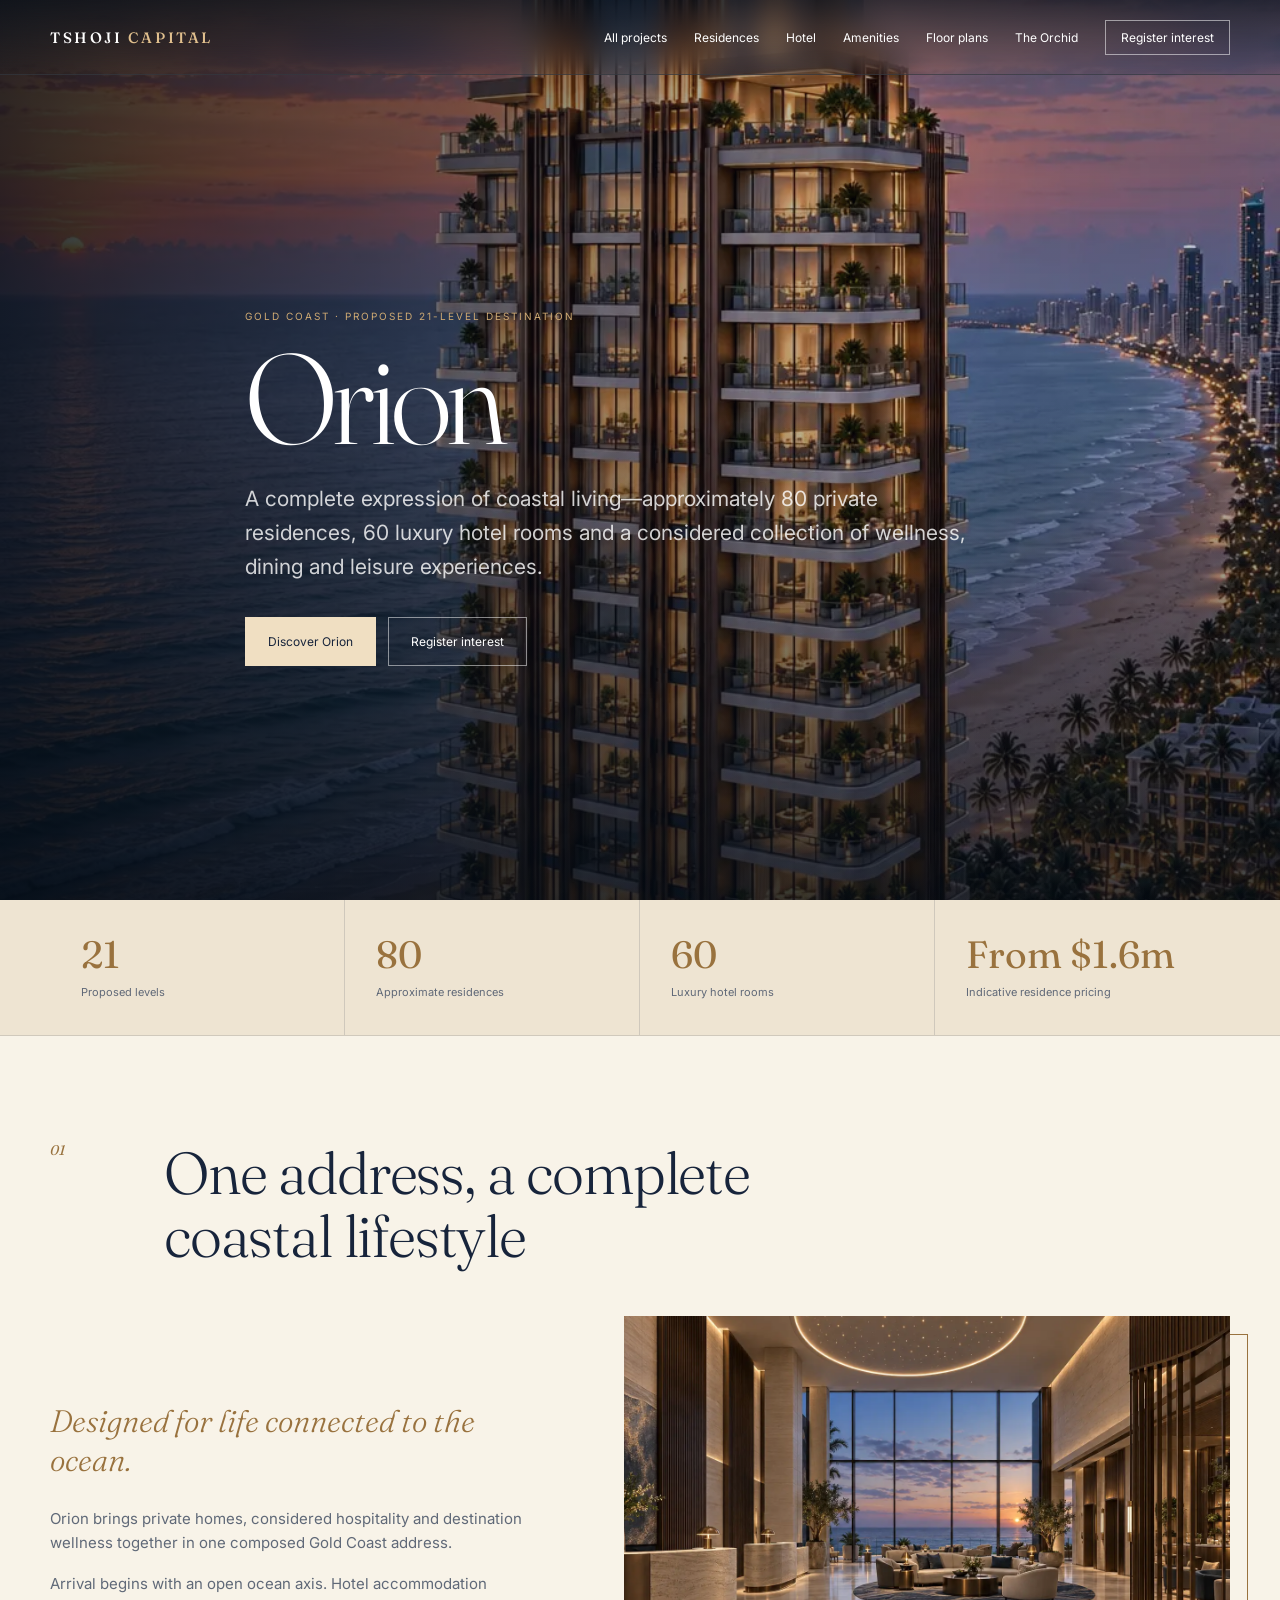
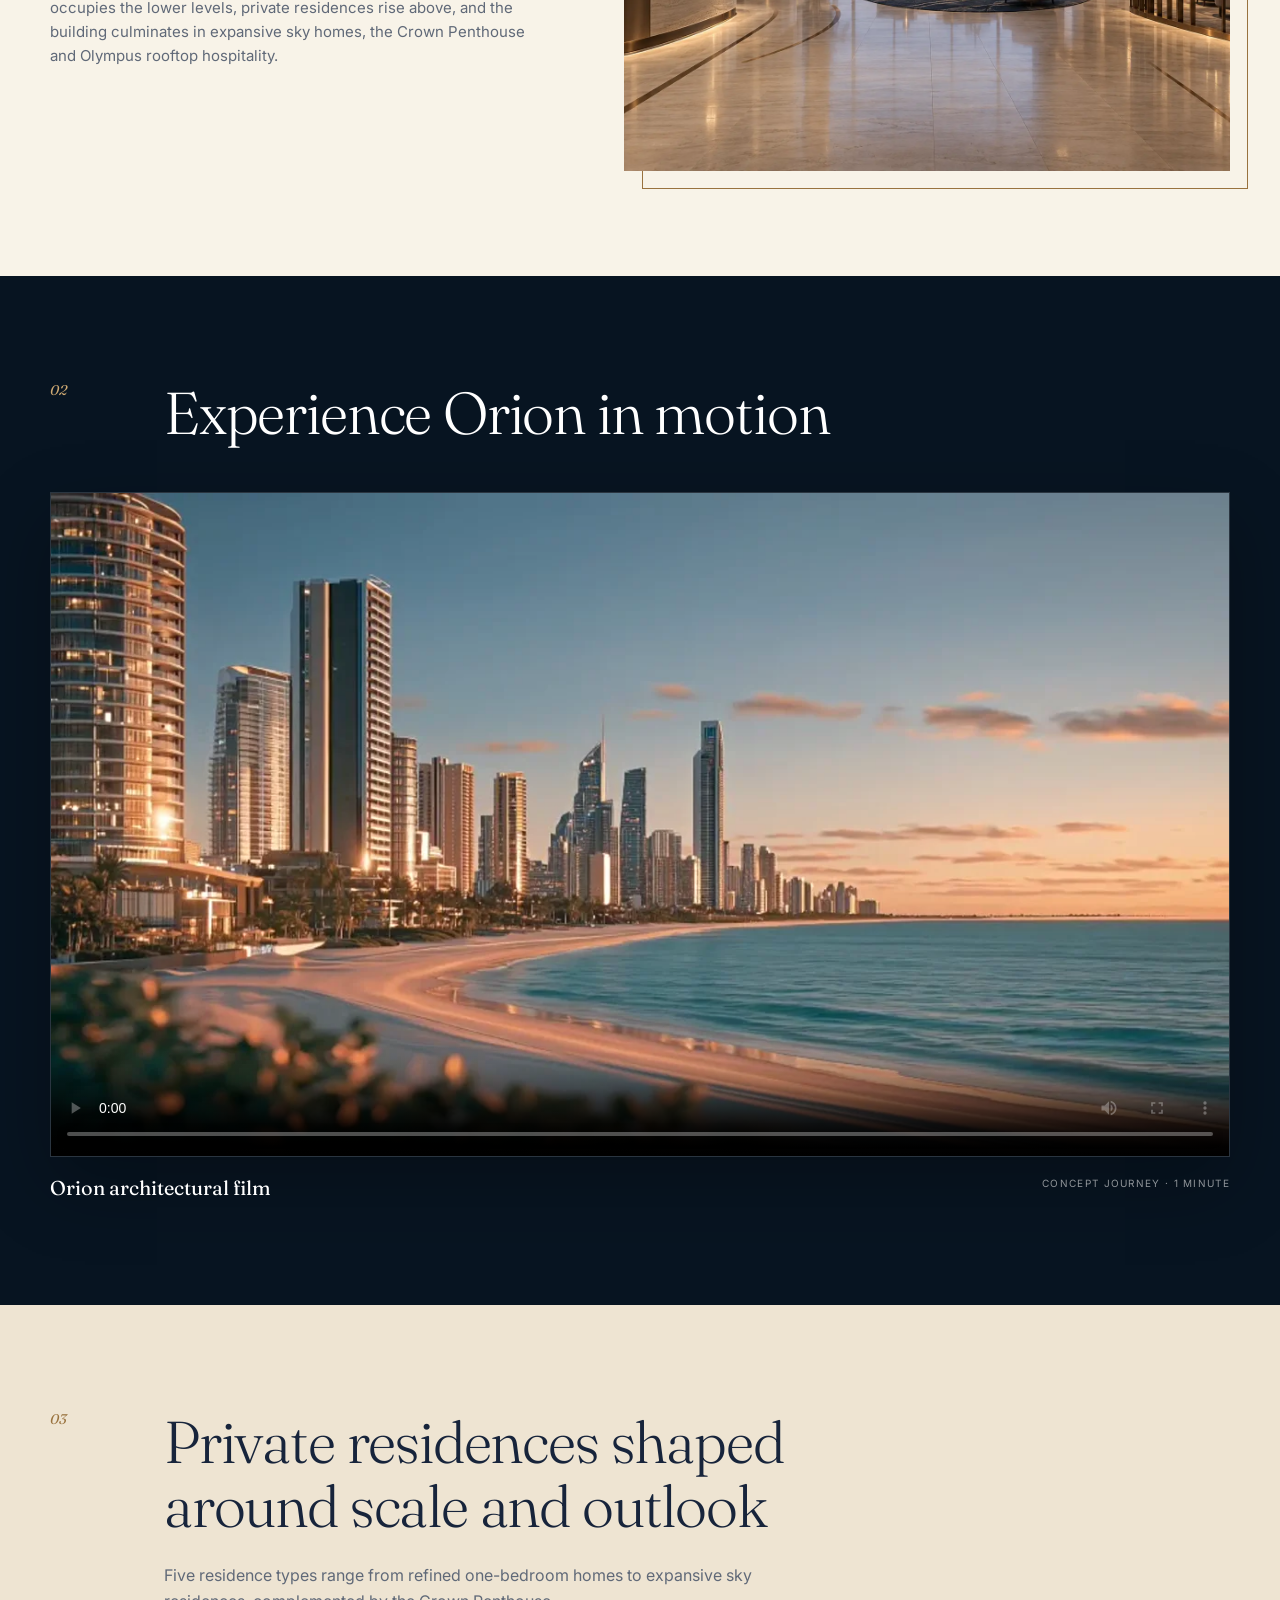
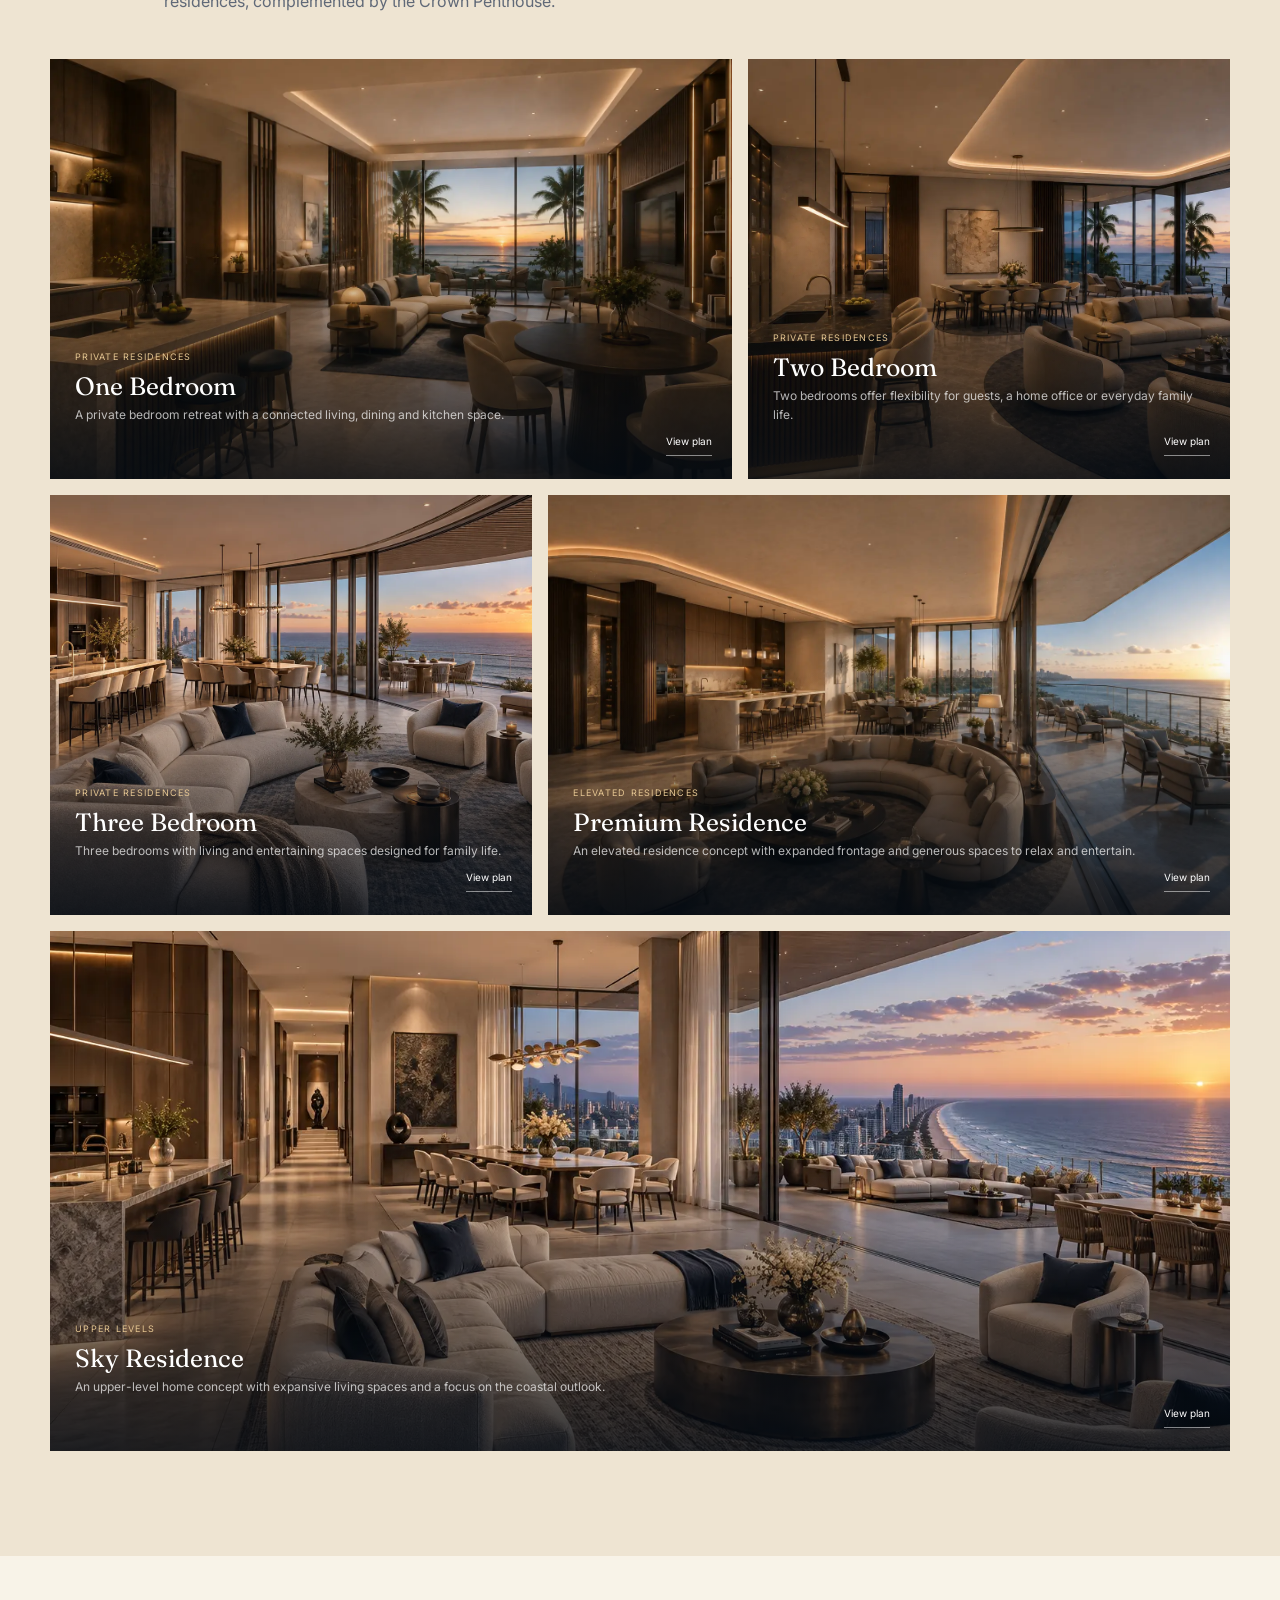
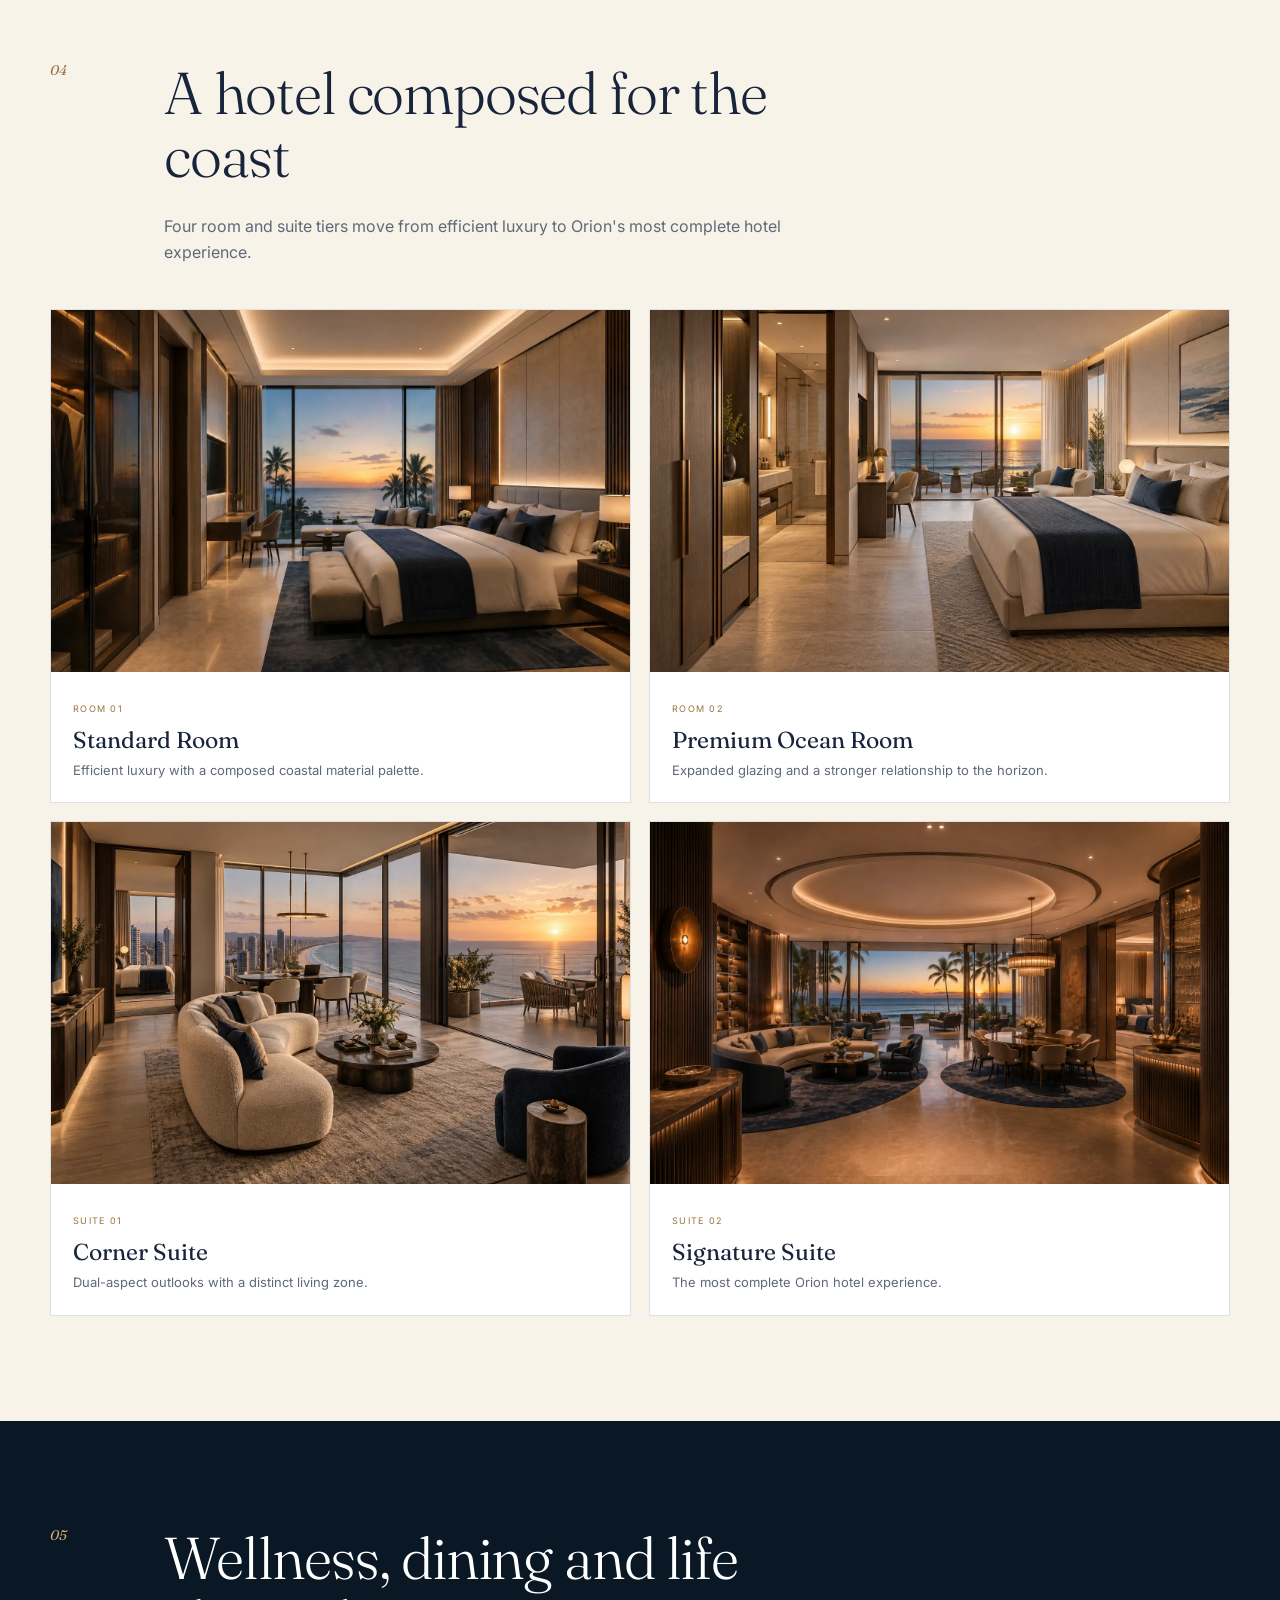
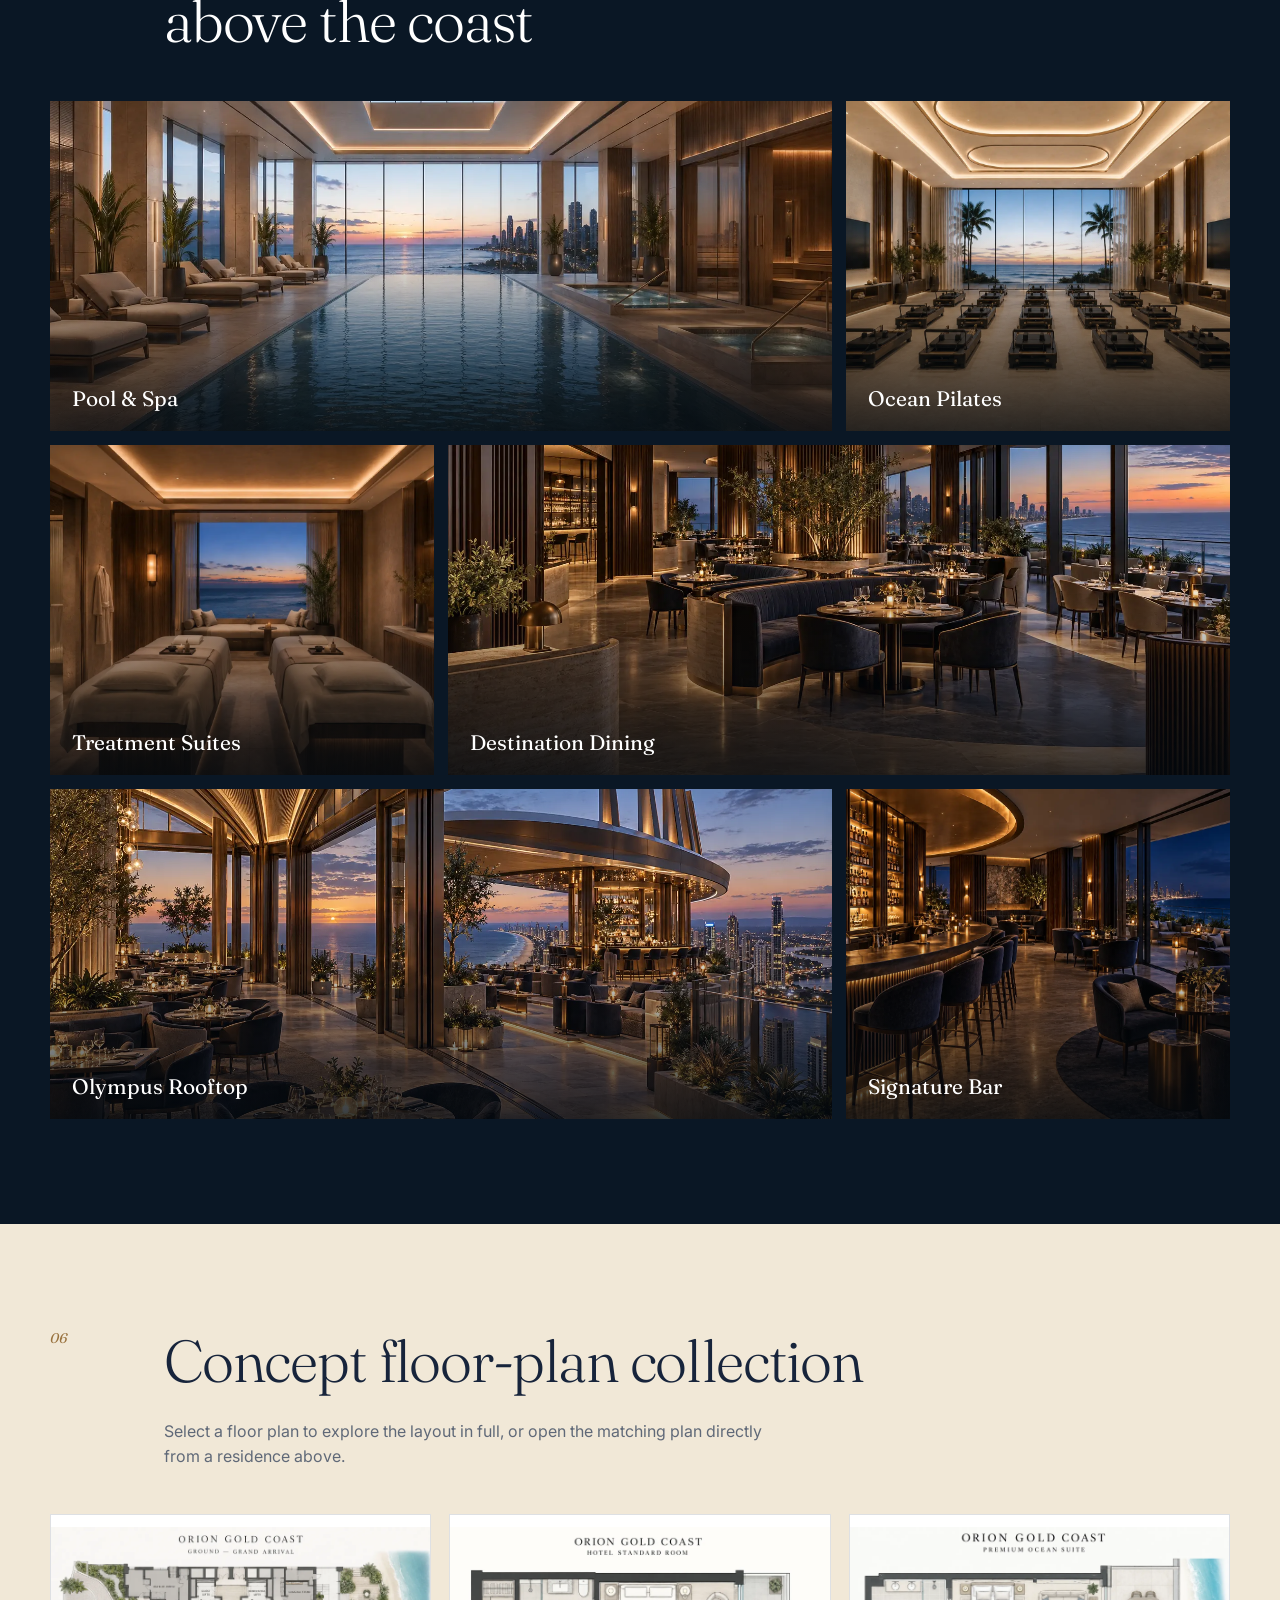
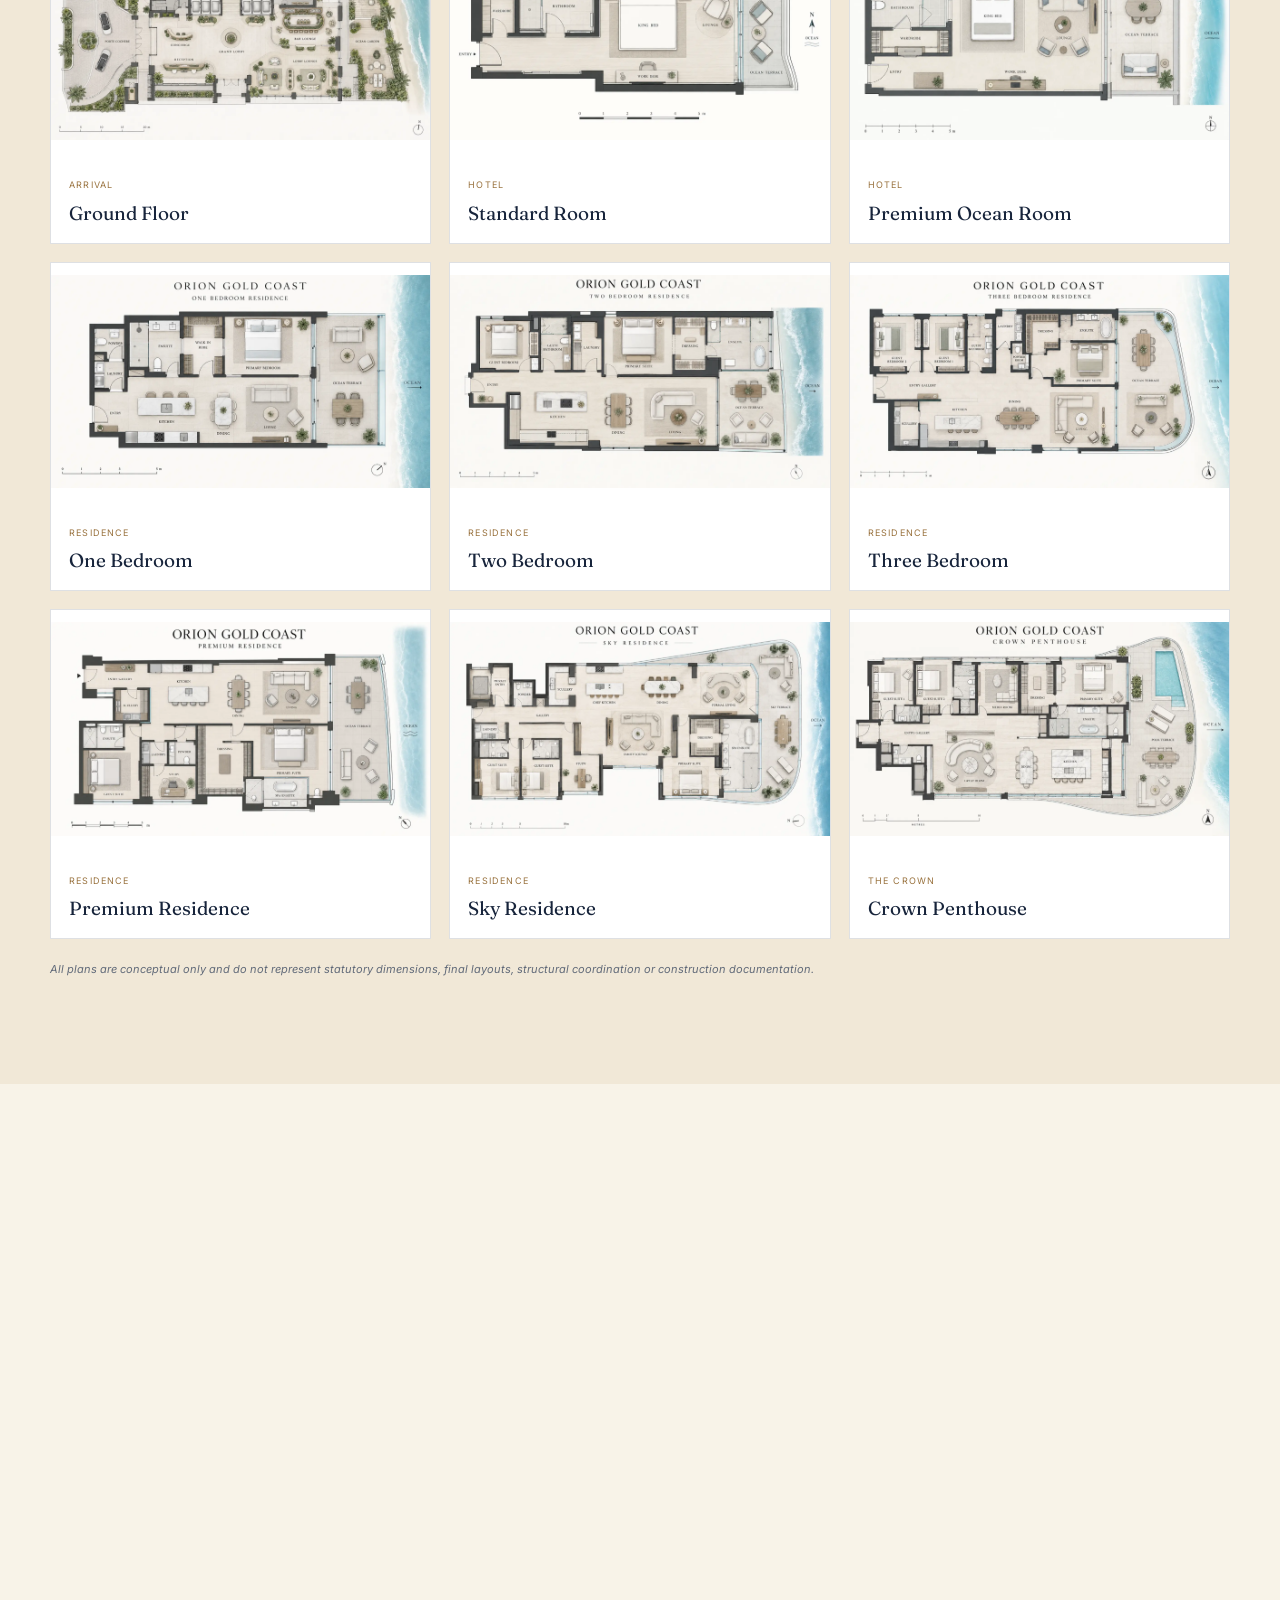
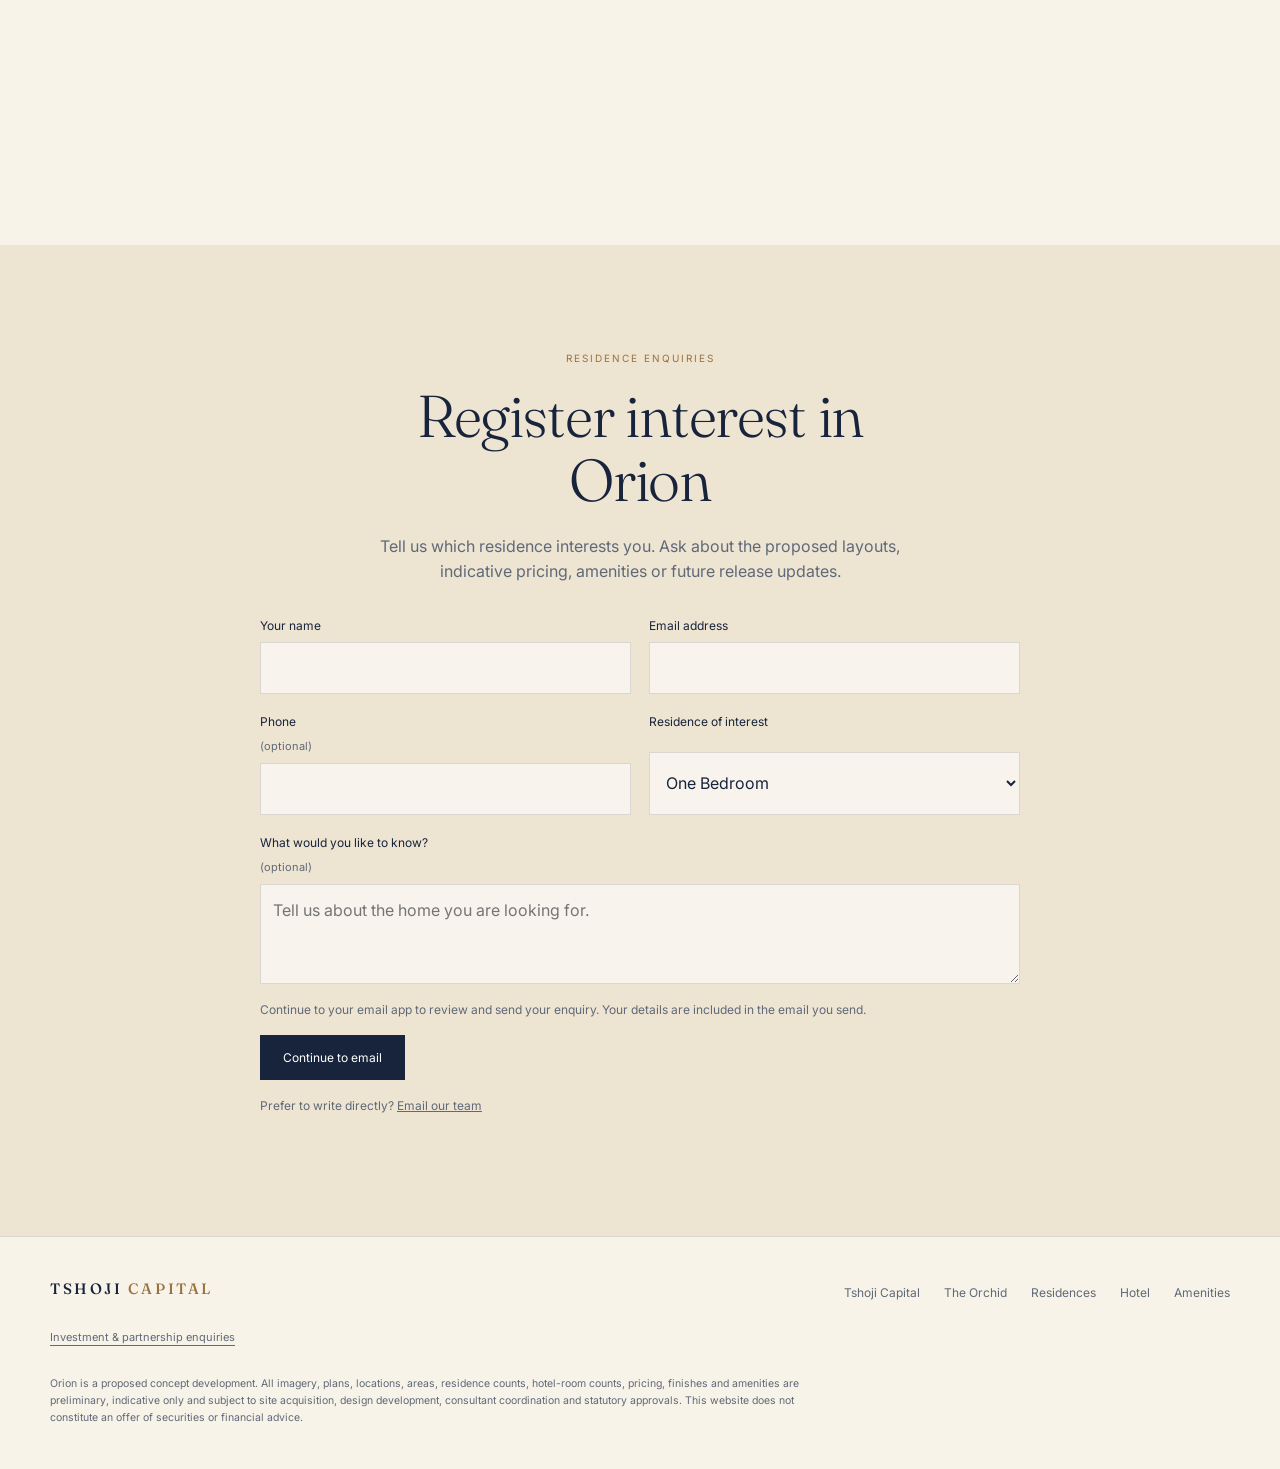
==== commit e762aa06: "Focus public pages on buyers and add residence enquiry forms" ====
--- a/orion.html
+++ b/orion.html
@@ -32,13 +32,13 @@
   <div class="stats"><div class="wrap stats-grid"><div class="stat"><strong>21</strong><span>Proposed levels</span></div><div class="stat"><strong>80</strong><span>Approximate residences</span></div><div class="stat"><strong>60</strong><span>Luxury hotel rooms</span></div><div class="stat"><strong>From $1.6m</strong><span>Indicative residence pricing</span></div></div></div>
   <section id="vision"><div class="wrap"><div class="section-head reveal"><span class="num">01</span><h2>One address, a complete coastal lifestyle</h2></div><div class="vision-grid reveal"><div class="vision-copy"><blockquote>Designed for life connected to the ocean.</blockquote><p>Orion brings private homes, considered hospitality and destination wellness together in one composed Gold Coast address.</p><p>Arrival begins with an open ocean axis. Hotel accommodation occupies the lower levels, private residences rise above, and the building culminates in expansive sky homes, the Crown Penthouse and Olympus rooftop hospitality.</p></div><div class="vision-image"><img src="assets/orion/arrival-lobby.webp" alt="Orion ocean-axis lobby"></div></div></div></section>
   <section class="film"><div class="wrap"><div class="section-head reveal"><span class="num">02</span><h2>Experience Orion in motion</h2></div><div class="film-frame reveal"><video controls playsinline preload="metadata" poster="assets/video/orion-film-poster.webp"><source src="assets/video/orion-film.mp4" type="video/mp4">Your browser does not support embedded video. <a href="assets/video/orion-film.mp4">Watch the Orion film</a>.</video></div><div class="film-meta"><strong>Orion architectural film</strong><span>Concept journey · 1 minute</span></div></div></section>
-  <section id="residences" class="residences"><div class="wrap"><div class="section-head reveal"><span class="num">03</span><h2>Private residences shaped around scale and outlook</h2></div><p class="intro reveal">Five residence types range from refined one-bedroom homes to expansive sky residences, complemented by the Crown Penthouse.</p><div class="res-grid reveal"><article class="res-card"><img src="assets/orion/residence-1br.webp" alt="Orion one-bedroom residence" loading="lazy"><div class="res-copy"><small>Private residences</small><h3>One Bedroom</h3><p>A refined entry point to ownership at Orion.</p></div><a class="plan-link" href="#plan-residence-1br" data-plan-target="plan-residence-1br">View plan</a></article><article class="res-card"><img src="assets/orion/residence-2br.webp" alt="Orion two-bedroom residence" loading="lazy"><div class="res-copy"><small>Private residences</small><h3>Two Bedroom</h3><p>Balanced living and guest accommodation.</p></div><a class="plan-link" href="#plan-residence-2br" data-plan-target="plan-residence-2br">View plan</a></article><article class="res-card"><img src="assets/orion/residence-3br.webp" alt="Orion three-bedroom residence" loading="lazy"><div class="res-copy"><small>Private residences</small><h3>Three Bedroom</h3><p>Family scale with generous entertaining.</p></div><a class="plan-link" href="#plan-residence-3br" data-plan-target="plan-residence-3br">View plan</a></article><article class="res-card"><img src="assets/orion/residence-premium.webp" alt="Orion premium residence" loading="lazy"><div class="res-copy"><small>Elevated residences</small><h3>Premium Residence</h3><p>Expanded frontage and quieter private life.</p></div><a class="plan-link" href="#plan-residence-premium" data-plan-target="plan-residence-premium">View plan</a></article><article class="res-card"><img src="assets/orion/residence-sky.webp" alt="Orion sky residence" loading="lazy"><div class="res-copy"><small>Upper levels</small><h3>Sky Residence</h3><p>Expansive living above the coastline.</p></div><a class="plan-link" href="#plan-residence-sky" data-plan-target="plan-residence-sky">View plan</a></article></div></div></section>
+  <section id="residences" class="residences"><div class="wrap"><div class="section-head reveal"><span class="num">03</span><h2>Private residences shaped around scale and outlook</h2></div><p class="intro reveal">Five residence types range from refined one-bedroom homes to expansive sky residences, complemented by the Crown Penthouse.</p><div class="res-grid reveal"><article class="res-card"><img src="assets/orion/residence-1br.webp" alt="Orion one-bedroom residence" loading="lazy"><div class="res-copy"><small>Private residences</small><h3>One Bedroom</h3><p>A private bedroom retreat with a connected living, dining and kitchen space.</p></div><a class="plan-link" href="#plan-residence-1br" data-plan-target="plan-residence-1br">View plan</a></article><article class="res-card"><img src="assets/orion/residence-2br.webp" alt="Orion two-bedroom residence" loading="lazy"><div class="res-copy"><small>Private residences</small><h3>Two Bedroom</h3><p>Two bedrooms offer flexibility for guests, a home office or everyday family life.</p></div><a class="plan-link" href="#plan-residence-2br" data-plan-target="plan-residence-2br">View plan</a></article><article class="res-card"><img src="assets/orion/residence-3br.webp" alt="Orion three-bedroom residence" loading="lazy"><div class="res-copy"><small>Private residences</small><h3>Three Bedroom</h3><p>Three bedrooms with living and entertaining spaces designed for family life.</p></div><a class="plan-link" href="#plan-residence-3br" data-plan-target="plan-residence-3br">View plan</a></article><article class="res-card"><img src="assets/orion/residence-premium.webp" alt="Orion premium residence" loading="lazy"><div class="res-copy"><small>Elevated residences</small><h3>Premium Residence</h3><p>An elevated residence concept with expanded frontage and generous spaces to relax and entertain.</p></div><a class="plan-link" href="#plan-residence-premium" data-plan-target="plan-residence-premium">View plan</a></article><article class="res-card"><img src="assets/orion/residence-sky.webp" alt="Orion sky residence" loading="lazy"><div class="res-copy"><small>Upper levels</small><h3>Sky Residence</h3><p>An upper-level home concept with expansive living spaces and a focus on the coastal outlook.</p></div><a class="plan-link" href="#plan-residence-sky" data-plan-target="plan-residence-sky">View plan</a></article></div></div></section>
   <section id="hotel"><div class="wrap"><div class="section-head reveal"><span class="num">04</span><h2>A hotel composed for the coast</h2></div><p class="intro reveal">Four room and suite tiers move from efficient luxury to Orion's most complete hotel experience.</p><div class="hotel-grid reveal"><article class="hotel-card"><img src="assets/orion/hotel-standard.webp" alt="Orion standard hotel room" loading="lazy"><div class="hotel-copy"><small>ROOM 01</small><h3>Standard Room</h3><p>Efficient luxury with a composed coastal material palette.</p></div></article><article class="hotel-card"><img src="assets/orion/hotel-premium-ocean.webp" alt="Orion premium ocean room" loading="lazy"><div class="hotel-copy"><small>ROOM 02</small><h3>Premium Ocean Room</h3><p>Expanded glazing and a stronger relationship to the horizon.</p></div></article><article class="hotel-card"><img src="assets/orion/hotel-corner-suite.webp" alt="Orion corner suite" loading="lazy"><div class="hotel-copy"><small>SUITE 01</small><h3>Corner Suite</h3><p>Dual-aspect outlooks with a distinct living zone.</p></div></article><article class="hotel-card"><img src="assets/orion/hotel-signature-suite.webp" alt="Orion signature suite" loading="lazy"><div class="hotel-copy"><small>SUITE 02</small><h3>Signature Suite</h3><p>The most complete Orion hotel experience.</p></div></article></div></div></section>
   <section id="amenities" class="amenities"><div class="wrap"><div class="section-head reveal"><span class="num">05</span><h2>Wellness, dining and life above the coast</h2></div><div class="amenity-grid reveal"><article class="amenity-card wide"><img src="assets/orion/amenity-pool-spa.webp" alt="Orion pool and spa" loading="lazy"><h3>Pool &amp; Spa</h3></article><article class="amenity-card"><img src="assets/orion/amenity-pilates-ocean-new.webp" alt="Orion ocean-facing Pilates studio" loading="lazy"><h3>Ocean Pilates</h3></article><article class="amenity-card"><img src="assets/orion/amenity-spa-treatment.webp" alt="Orion treatment suite" loading="lazy"><h3>Treatment Suites</h3></article><article class="amenity-card wide"><img src="assets/orion/amenity-restaurant.webp" alt="Orion destination restaurant" loading="lazy"><h3>Destination Dining</h3></article><article class="amenity-card wide"><img src="assets/orion/amenity-olympus.webp" alt="Orion Olympus rooftop" loading="lazy"><h3>Olympus Rooftop</h3></article><article class="amenity-card"><img src="assets/orion/amenity-bar.webp" alt="Orion signature bar" loading="lazy"><h3>Signature Bar</h3></article></div></div></section>
-  <section id="plans" class="plans"><div class="wrap"><div class="section-head reveal"><span class="num">06</span><h2>Concept floor-plan collection</h2></div><p class="intro reveal">Brochure plans are opened individually so visitors can compare typologies without overwhelming the experience.</p><div class="plan-grid reveal"><article class="plan-card"><img src="assets/orion/plan-ground.webp" alt="Orion ground floor plan"><div class="plan-copy"><small>Arrival</small><h3>Ground Floor</h3></div></article><article class="plan-card"><img src="assets/orion/plan-hotel-standard.webp" alt="Standard hotel room plan"><div class="plan-copy"><small>Hotel</small><h3>Standard Room</h3></div></article><article class="plan-card"><img src="assets/orion/plan-hotel-premium-ocean.webp" alt="Premium ocean room plan"><div class="plan-copy"><small>Hotel</small><h3>Premium Ocean Room</h3></div></article><article class="plan-card" id="plan-residence-1br"><img src="assets/orion/plan-residence-1br.webp" alt="One-bedroom residence plan"><div class="plan-copy"><small>Residence</small><h3>One Bedroom</h3></div></article><article class="plan-card" id="plan-residence-2br"><img src="assets/orion/plan-residence-2br.webp" alt="Two-bedroom residence plan"><div class="plan-copy"><small>Residence</small><h3>Two Bedroom</h3></div></article><article class="plan-card" id="plan-residence-3br"><img src="assets/orion/plan-residence-3br.webp" alt="Three-bedroom residence plan"><div class="plan-copy"><small>Residence</small><h3>Three Bedroom</h3></div></article><article class="plan-card" id="plan-residence-premium"><img src="assets/orion/plan-residence-premium.webp" alt="Premium residence plan"><div class="plan-copy"><small>Residence</small><h3>Premium Residence</h3></div></article><article class="plan-card" id="plan-residence-sky"><img src="assets/orion/plan-residence-sky.webp" alt="Sky residence plan"><div class="plan-copy"><small>Residence</small><h3>Sky Residence</h3></div></article><article class="plan-card"><img src="assets/orion/plan-penthouse.webp" alt="Crown Penthouse plan"><div class="plan-copy"><small>The Crown</small><h3>Crown Penthouse</h3></div></article></div><p class="note">All plans are conceptual only and do not represent statutory dimensions, final layouts, structural coordination or construction documentation.</p></div></section>
+  <section id="plans" class="plans"><div class="wrap"><div class="section-head reveal"><span class="num">06</span><h2>Concept floor-plan collection</h2></div><p class="intro reveal">Select a floor plan to explore the layout in full, or open the matching plan directly from a residence above.</p><div class="plan-grid reveal"><article class="plan-card"><img src="assets/orion/plan-ground.webp" alt="Orion ground floor plan"><div class="plan-copy"><small>Arrival</small><h3>Ground Floor</h3></div></article><article class="plan-card"><img src="assets/orion/plan-hotel-standard.webp" alt="Standard hotel room plan"><div class="plan-copy"><small>Hotel</small><h3>Standard Room</h3></div></article><article class="plan-card"><img src="assets/orion/plan-hotel-premium-ocean.webp" alt="Premium ocean room plan"><div class="plan-copy"><small>Hotel</small><h3>Premium Ocean Room</h3></div></article><article class="plan-card" id="plan-residence-1br"><img src="assets/orion/plan-residence-1br.webp" alt="One-bedroom residence plan"><div class="plan-copy"><small>Residence</small><h3>One Bedroom</h3></div></article><article class="plan-card" id="plan-residence-2br"><img src="assets/orion/plan-residence-2br.webp" alt="Two-bedroom residence plan"><div class="plan-copy"><small>Residence</small><h3>Two Bedroom</h3></div></article><article class="plan-card" id="plan-residence-3br"><img src="assets/orion/plan-residence-3br.webp" alt="Three-bedroom residence plan"><div class="plan-copy"><small>Residence</small><h3>Three Bedroom</h3></div></article><article class="plan-card" id="plan-residence-premium"><img src="assets/orion/plan-residence-premium.webp" alt="Premium residence plan"><div class="plan-copy"><small>Residence</small><h3>Premium Residence</h3></div></article><article class="plan-card" id="plan-residence-sky"><img src="assets/orion/plan-residence-sky.webp" alt="Sky residence plan"><div class="plan-copy"><small>Residence</small><h3>Sky Residence</h3></div></article><article class="plan-card"><img src="assets/orion/plan-penthouse.webp" alt="Crown Penthouse plan"><div class="plan-copy"><small>The Crown</small><h3>Crown Penthouse</h3></div></article></div><p class="note">All plans are conceptual only and do not represent statutory dimensions, final layouts, structural coordination or construction documentation.</p></div></section>
   <section><div class="wrap"><div class="section-head reveal"><span class="num">07</span><h2>The Crown Penthouse</h2></div><div class="crown-grid reveal"><article class="crown-card"><img src="assets/orion/penthouse-great-room.webp" alt="Orion Crown Penthouse great room"><div class="crown-copy"><small>ARRIVAL &amp; ENTERTAINING</small><h3>A great room above the horizon</h3></div></article><article class="crown-card"><img src="assets/orion/penthouse-master.webp" alt="Orion Crown Penthouse primary bedroom"><div class="crown-copy"><small>PRIVATE RETREAT</small><h3>Quiet luxury at the crown</h3></div></article></div></div></section>
-  <section id="enquire" class="enquire"><div class="wrap reveal"><div class="eyebrow" style="color:var(--gold)">Private project enquiries</div><h2>Register interest in Orion</h2><p>Join the project list for verified location, design, residence-release, pricing and private-preview updates as Orion progresses.</p><a class="btn" href="mailto:contact@tshojicapital.com?subject=Orion%20Gold%20Coast%20enquiry">Request information</a></div></section>
+  <section id="enquire" class="enquire"><div class="wrap reveal"><div class="eyebrow" style="color:var(--gold)">Residence enquiries</div><h2>Register interest in Orion</h2><p>Tell us which residence interests you. Ask about the proposed layouts, indicative pricing, amenities or future release updates.</p><form class="buyer-enquiry" data-project="Orion" action="mailto:contact@tshojicapital.com" method="get"><div class="enquiry-fields"><label>Your name<input name="name" autocomplete="name" maxlength="100" required></label><label>Email address<input name="email" type="email" autocomplete="email" maxlength="254" required></label><label>Phone <span>(optional)</span><input name="phone" type="tel" autocomplete="tel" maxlength="40"></label><label>Residence of interest<select name="interest"><option>One Bedroom</option><option>Two Bedroom</option><option>Three Bedroom</option><option>Premium Residence</option><option>Sky Residence</option><option>Crown Penthouse</option><option>Help me choose</option></select></label><label class="enquiry-message">What would you like to know? <span>(optional)</span><textarea name="message" rows="3" maxlength="1500" placeholder="Tell us about the home you are looking for."></textarea></label></div><p class="enquiry-help">Continue to your email app to review and send your enquiry. Your details are included in the email you send.</p><button class="btn enquiry-submit" type="submit">Continue to email</button><p class="enquiry-status" role="status" aria-live="polite"></p><p class="enquiry-direct">Prefer to write directly? <a href="mailto:contact@tshojicapital.com?subject=Orion%20residence%20enquiry">Email our team</a></p></form></div></section>
   </main>
-  <footer><div class="wrap"><div class="footer-row"><a class="brand" href="index.html">TSHOJI <span>CAPITAL</span></a><ul class="footer-links"><li><a href="index.html">Tshoji Capital</a></li><li><a href="the-orchid.html">The Orchid</a></li><li><a href="#residences">Residences</a></li><li><a href="#hotel">Hotel</a></li><li><a href="#amenities">Amenities</a></li></ul></div><p class="legal">Orion is a proposed concept development. All imagery, plans, locations, areas, residence counts, hotel-room counts, pricing, finishes and amenities are preliminary, indicative only and subject to site acquisition, design development, consultant coordination and statutory approvals. This website does not constitute an offer of securities or financial advice.</p></div></footer>
+  <footer><div class="wrap"><div class="footer-row"><a class="brand" href="index.html">TSHOJI <span>CAPITAL</span></a><ul class="footer-links"><li><a href="index.html">Tshoji Capital</a></li><li><a href="the-orchid.html">The Orchid</a></li><li><a href="#residences">Residences</a></li><li><a href="#hotel">Hotel</a></li><li><a href="#amenities">Amenities</a></li></ul></div><a class="partner-enquiry" href="mailto:contact@tshojicapital.com?subject=Investment%20%26%20partnership%20enquiry&amp;body=Please%20contact%20me%20to%20discuss%20investment%20or%20partnership%20opportunities.%0A%0AName%3A%0ACompany%3A%0APhone%3A%0AProject%20of%20interest%3A">Investment &amp; partnership enquiries</a><p class="legal">Orion is a proposed concept development. All imagery, plans, locations, areas, residence counts, hotel-room counts, pricing, finishes and amenities are preliminary, indicative only and subject to site acquisition, design development, consultant coordination and statutory approvals. This website does not constitute an offer of securities or financial advice.</p></div></footer>
   <script>(function(){var n=document.querySelectorAll('.reveal');if(!('IntersectionObserver'in window)){n.forEach(function(x){x.classList.add('in')});return}n.forEach(function(x){x.classList.add('reveal-pending')});var o=new IntersectionObserver(function(e){e.forEach(function(x){if(x.isIntersecting){x.target.classList.add('in');o.unobserve(x.target)}})},{threshold:0,rootMargin:'0px'});n.forEach(function(x){o.observe(x)})})();</script><script src="assets/site-enhancements.js"></script>
 </body></html>
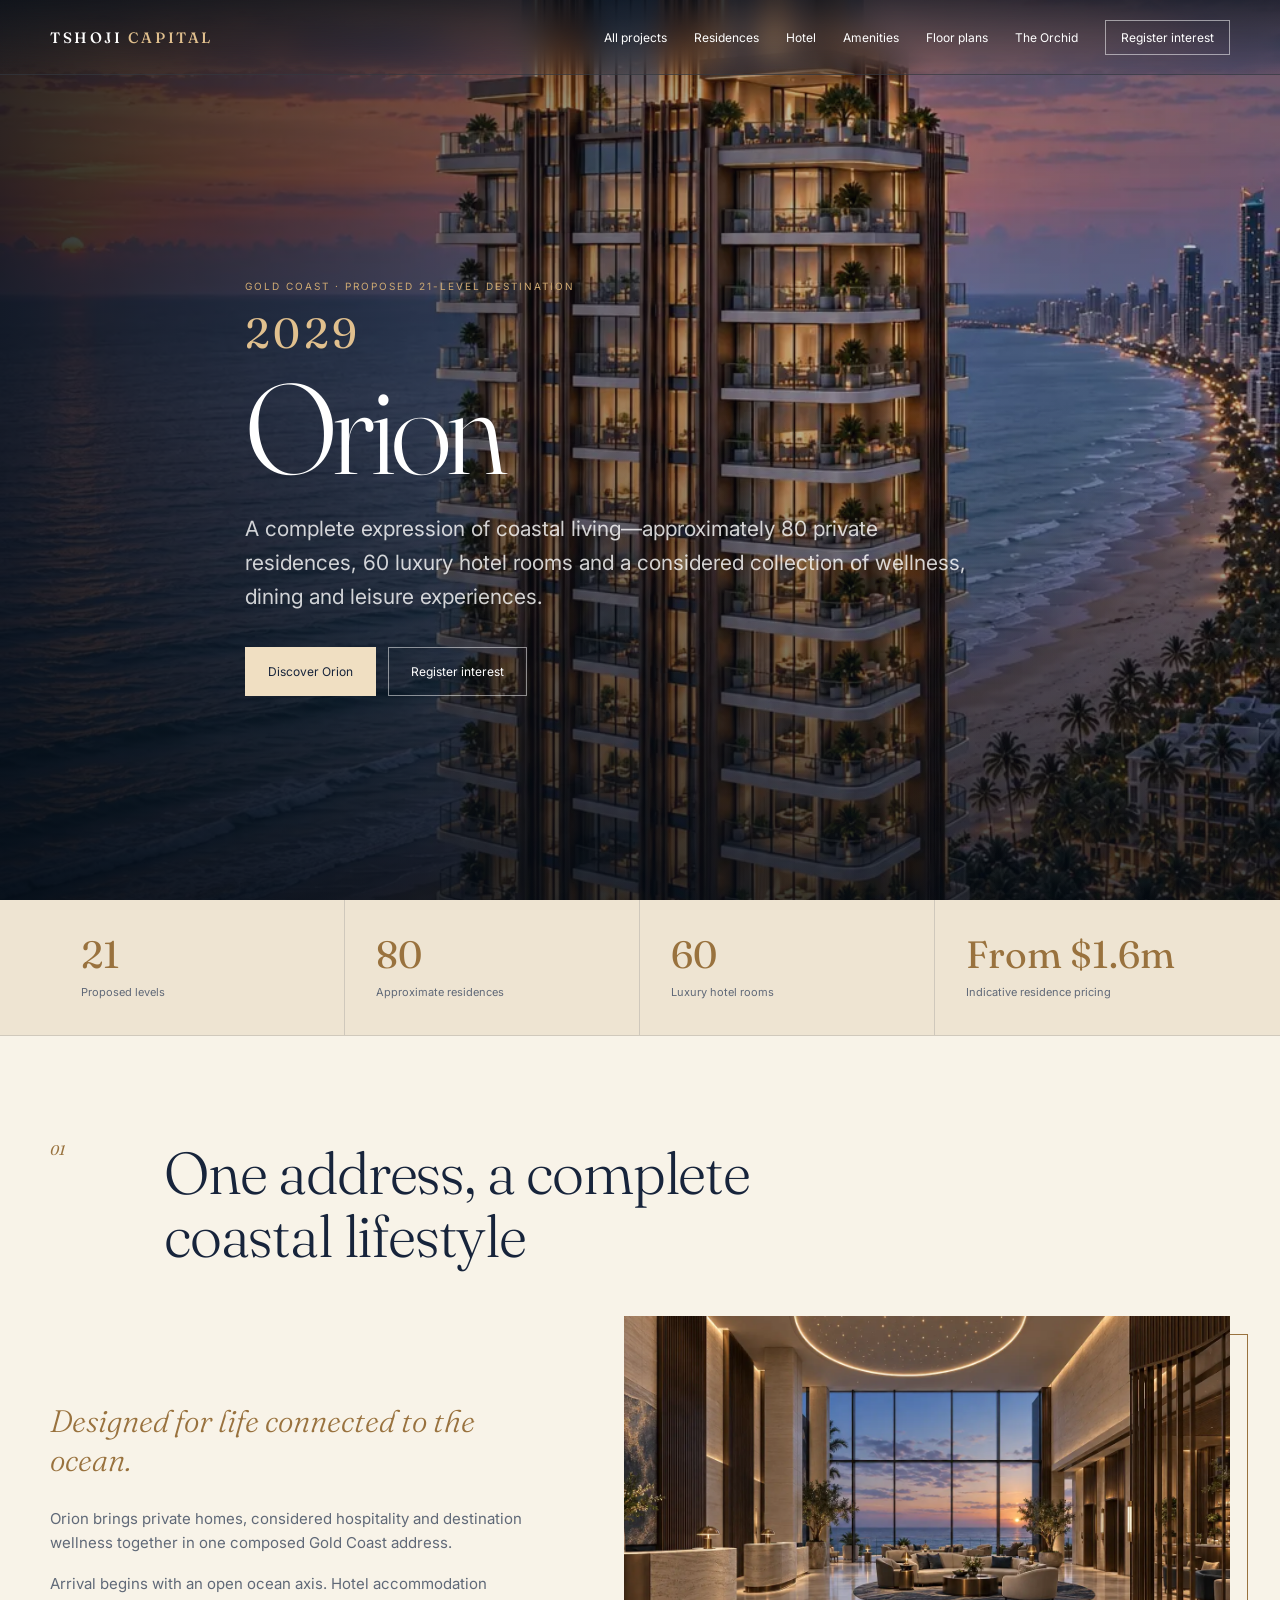
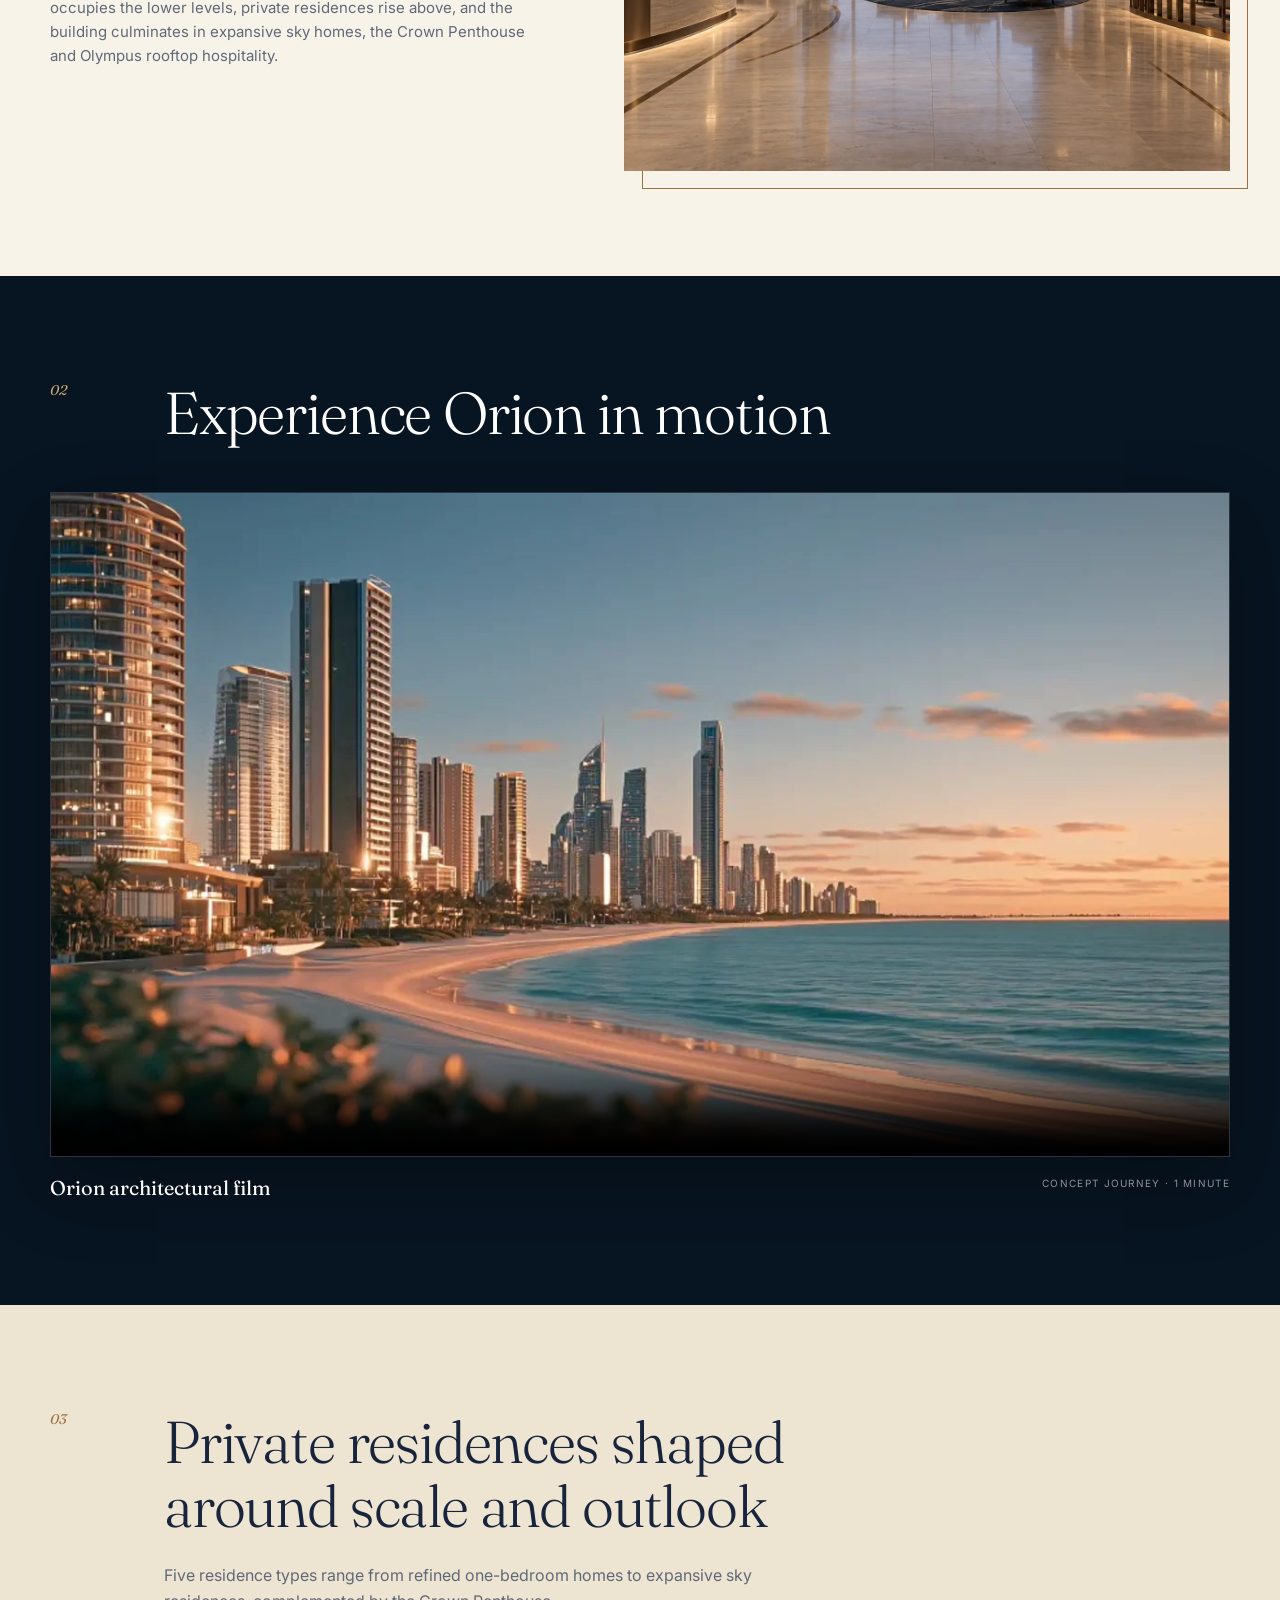
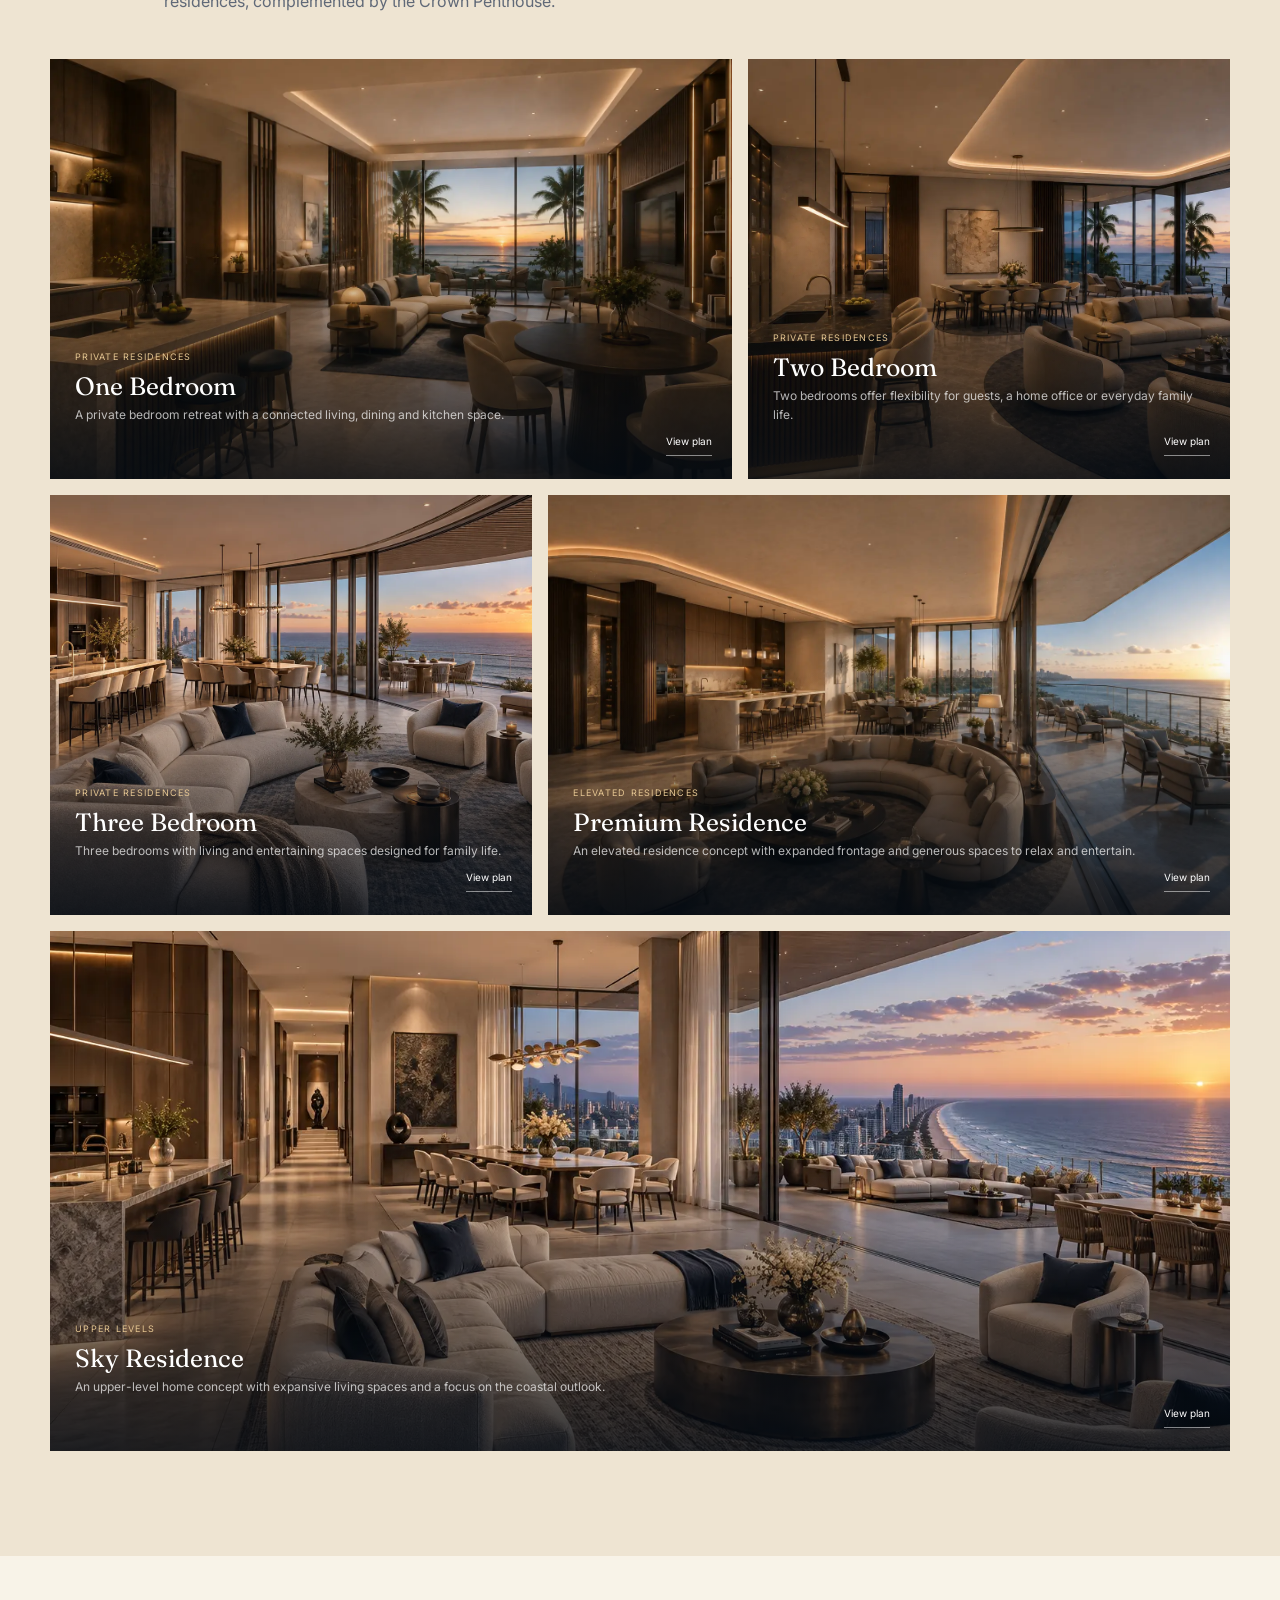
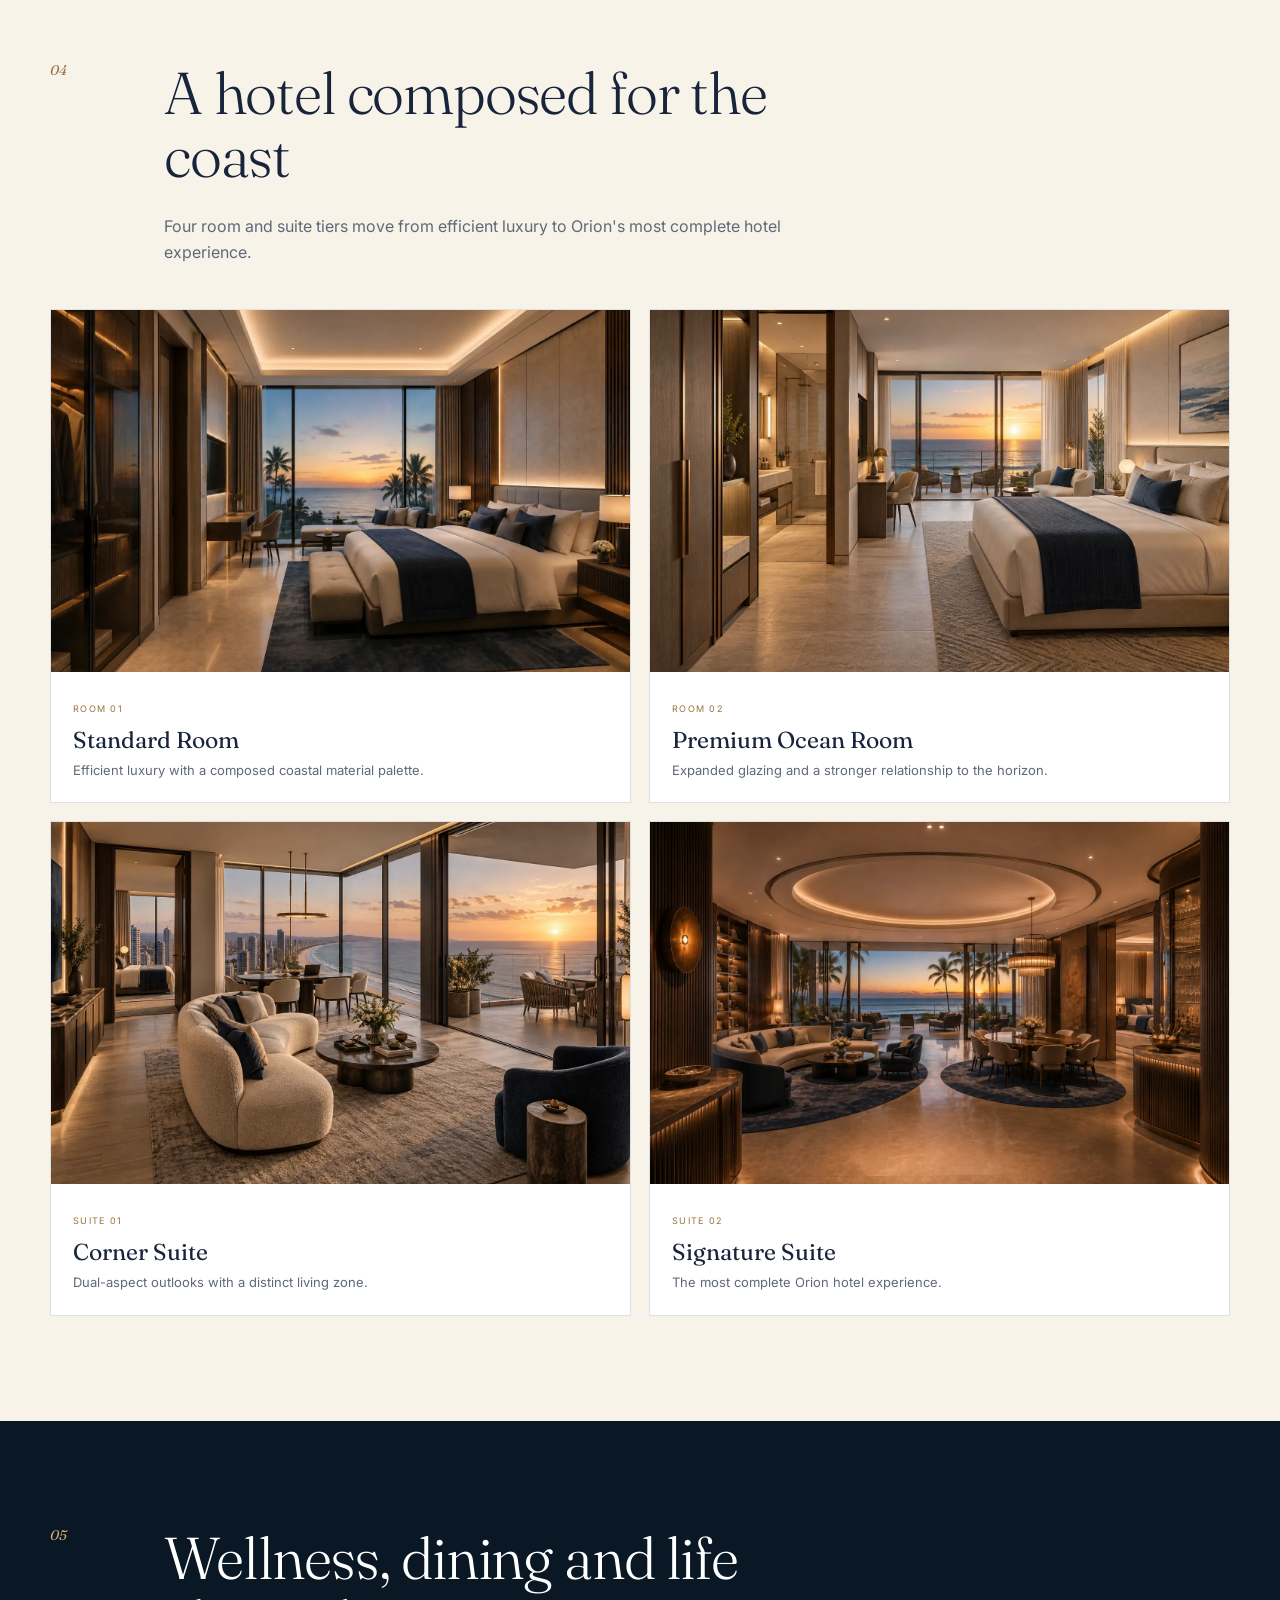
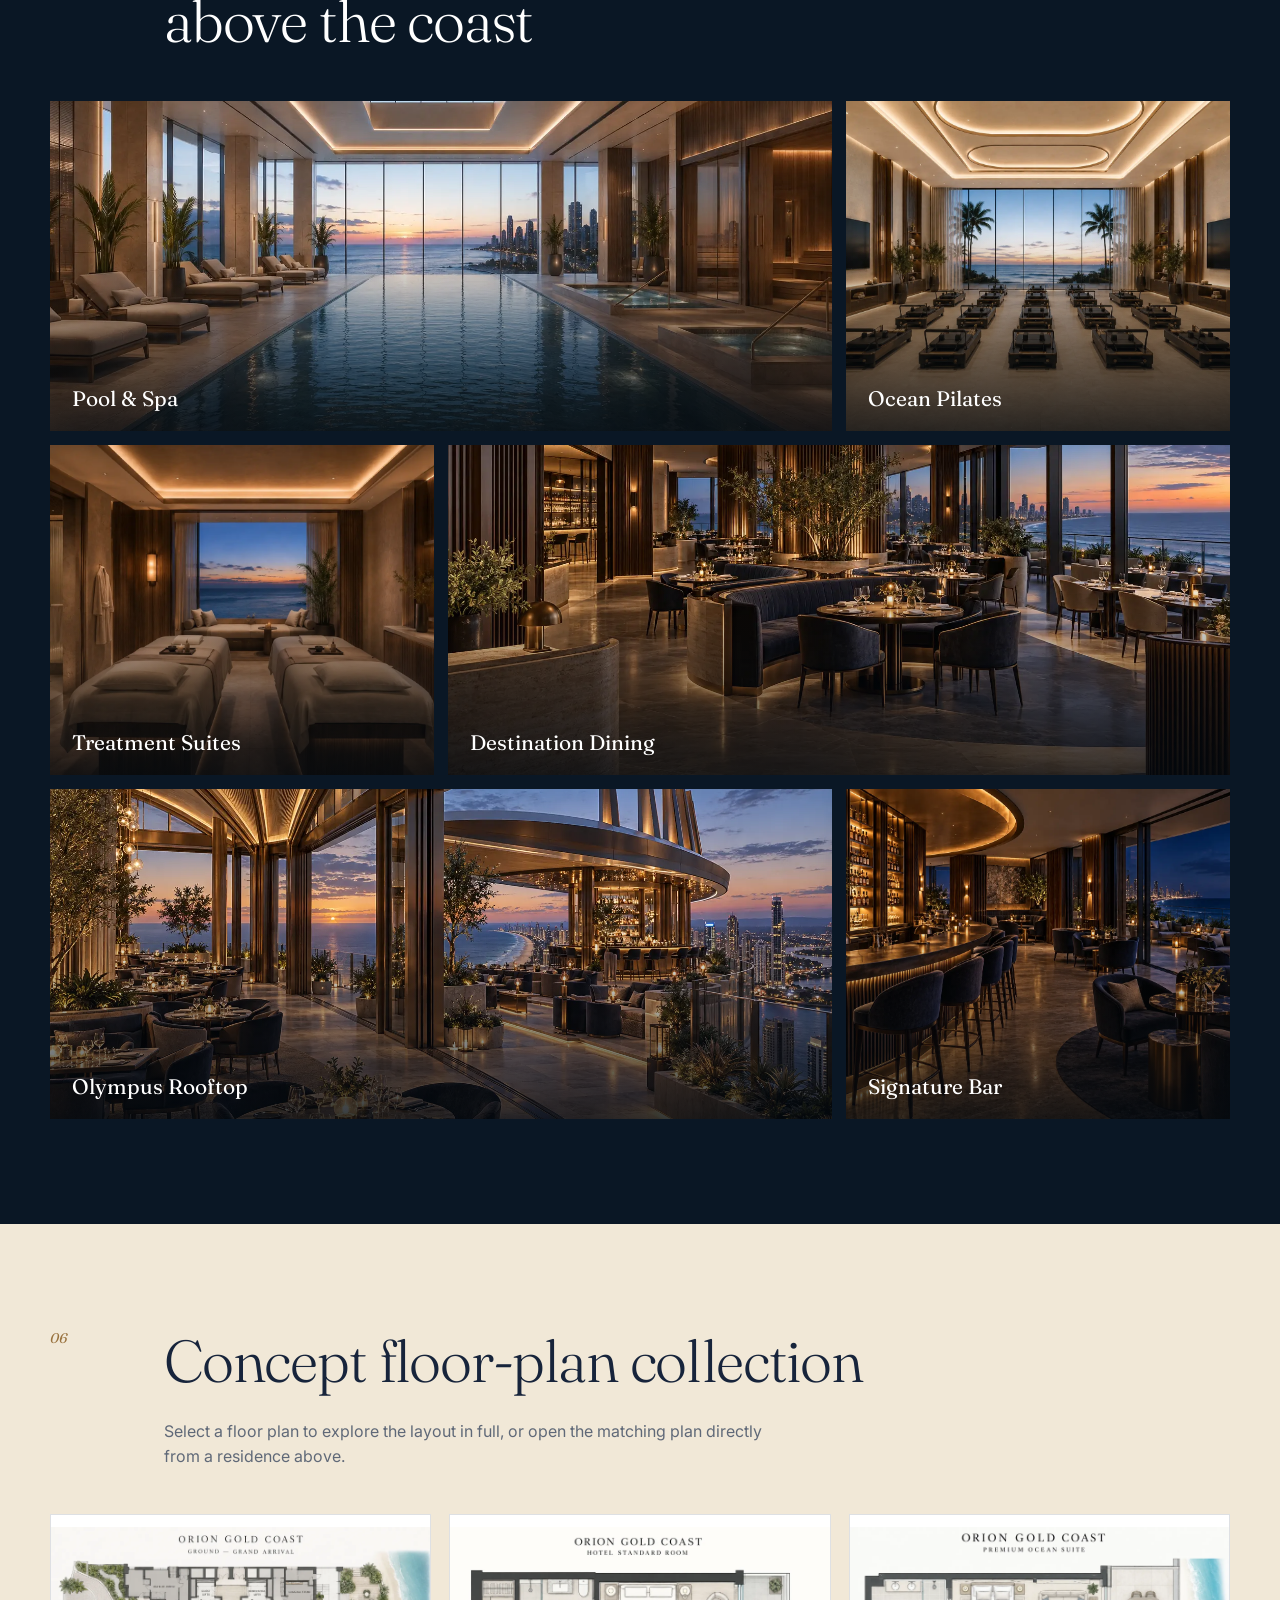
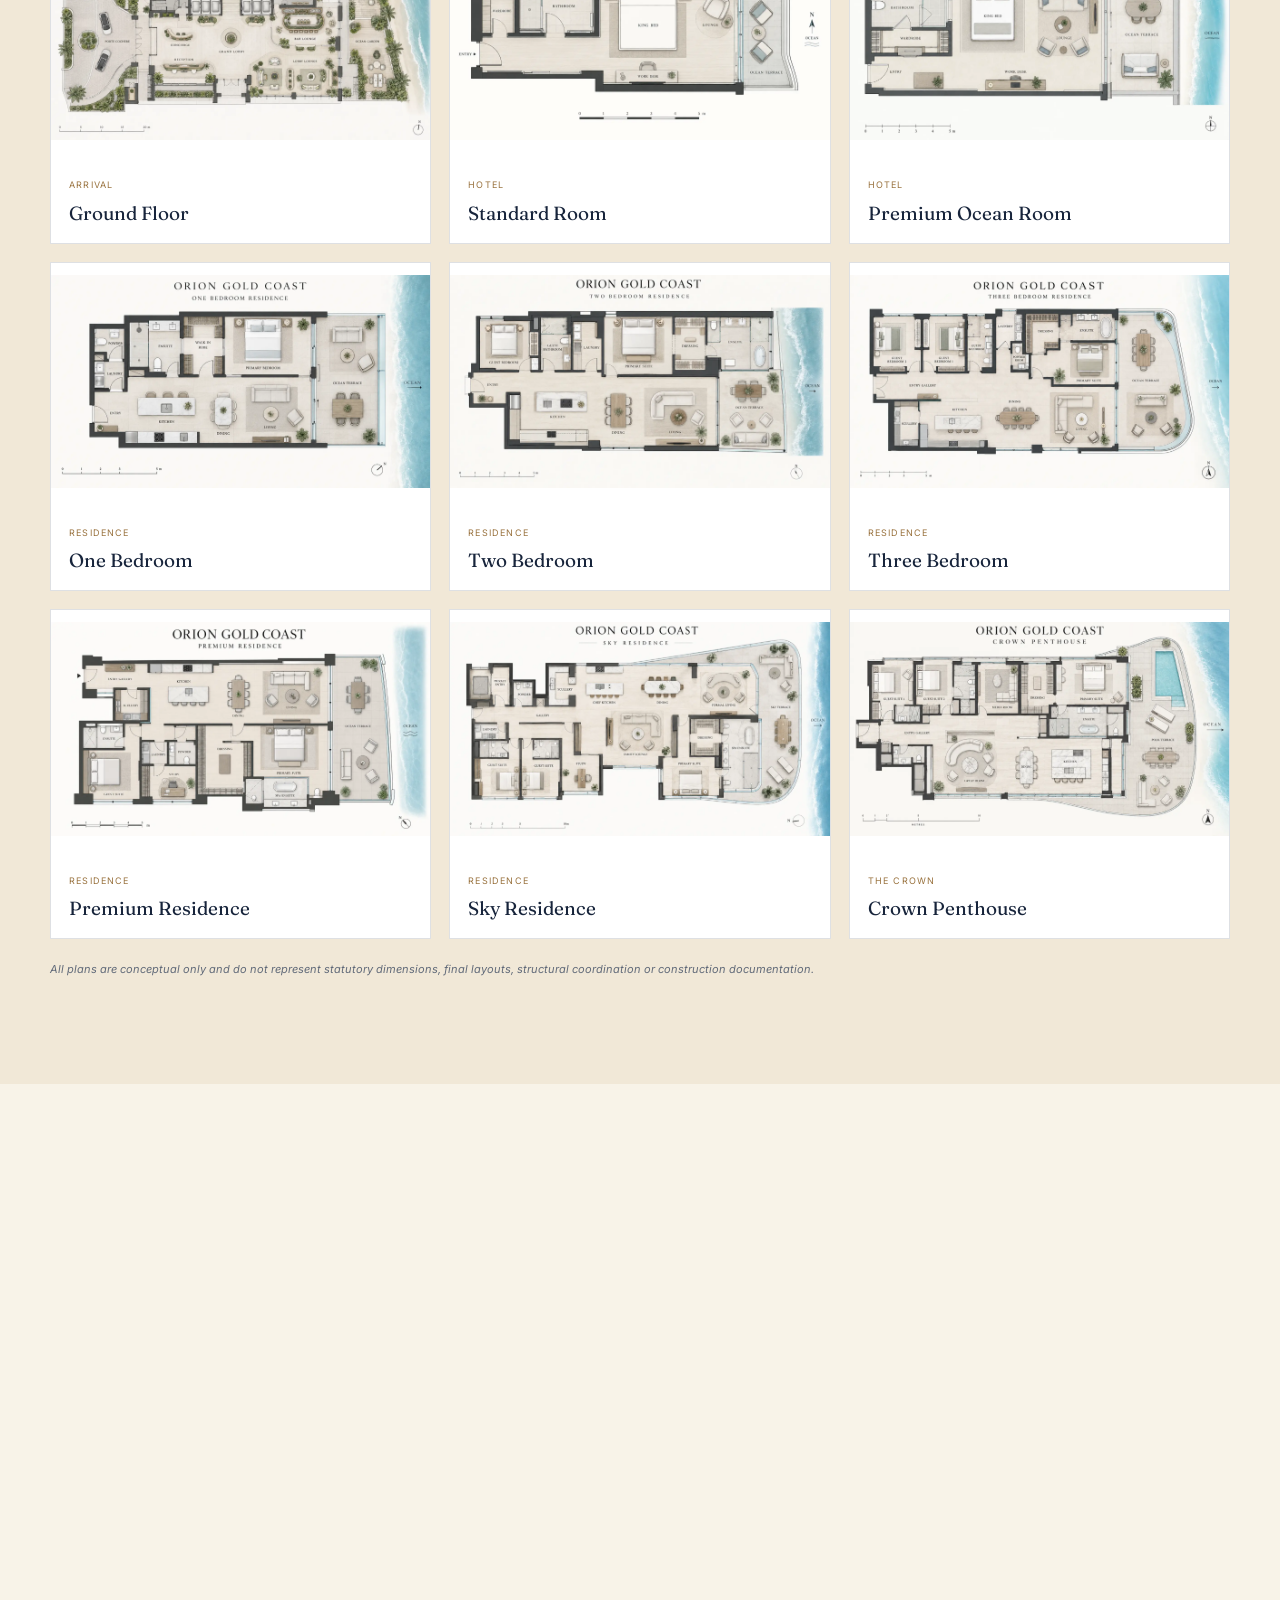
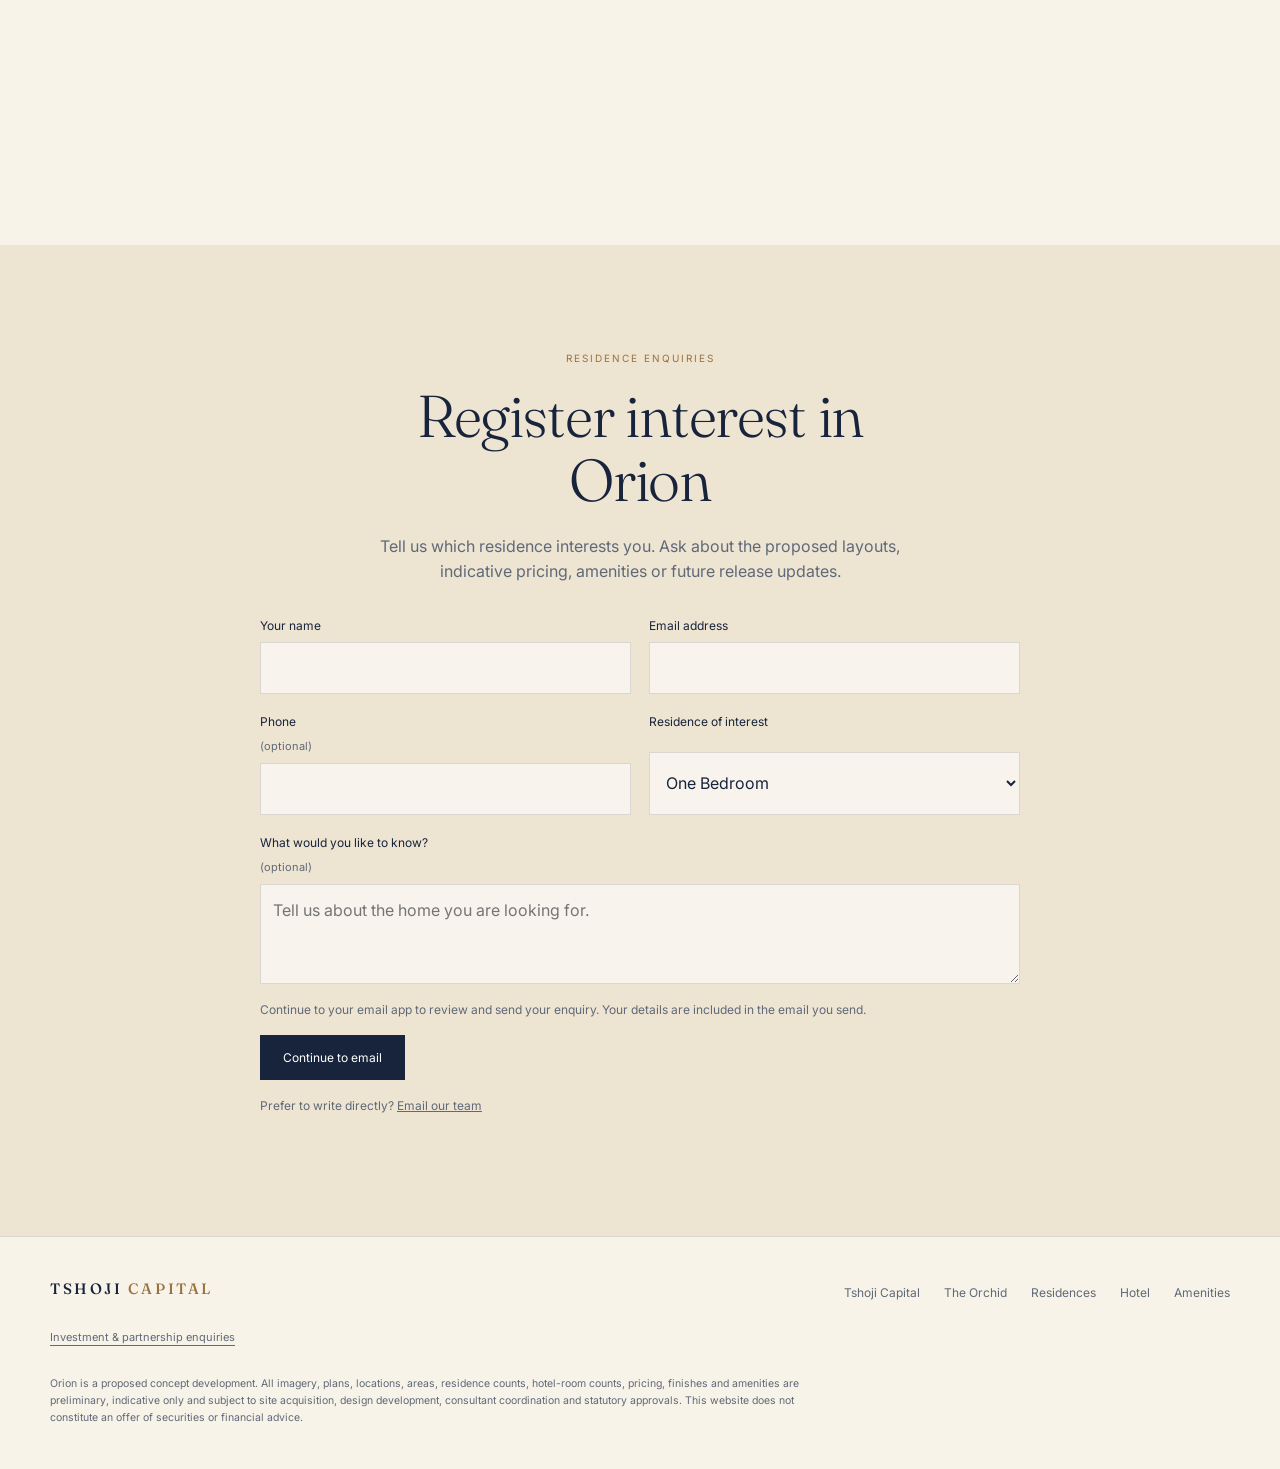
==== commit 22dbafb6: "Add Orion 2029 and The Orchid 2032 image labels" ====
--- a/orion.html
+++ b/orion.html
@@ -28,7 +28,7 @@
   <a class="skip-link" href="#main-content">Skip to content</a>
   <nav class="nav"><div class="wrap nav-inner"><a class="brand" href="index.html">TSHOJI <span>CAPITAL</span></a><ul class="nav-links"><li><a href="index.html">All projects</a></li><li><a href="#residences">Residences</a></li><li><a href="#hotel">Hotel</a></li><li><a href="#amenities">Amenities</a></li><li><a href="#plans">Floor plans</a></li><li><a href="the-orchid.html">The Orchid</a></li><li><a class="nav-cta" href="#enquire">Register interest</a></li></ul></div></nav>
   <main id="main-content">
-  <header class="hero"><img src="assets/orion/orion-exterior-hero.webp" alt="Orion rising beside the Gold Coast at sunset"><div class="wrap hero-copy"><div class="eyebrow">Gold Coast · Proposed 21-level destination</div><h1>Orion</h1><p>A complete expression of coastal living—approximately 80 private residences, 60 luxury hotel rooms and a considered collection of wellness, dining and leisure experiences.</p><div class="hero-actions"><a class="btn fill" href="#vision">Discover Orion</a><a class="btn" href="#enquire">Register interest</a></div></div></header>
+  <header class="hero"><img src="assets/orion/orion-exterior-hero.webp" alt="Orion rising beside the Gold Coast at sunset"><div class="wrap hero-copy"><div class="eyebrow">Gold Coast · Proposed 21-level destination</div><div class="hero-year">2029</div><h1>Orion</h1><p>A complete expression of coastal living—approximately 80 private residences, 60 luxury hotel rooms and a considered collection of wellness, dining and leisure experiences.</p><div class="hero-actions"><a class="btn fill" href="#vision">Discover Orion</a><a class="btn" href="#enquire">Register interest</a></div></div></header>
   <div class="stats"><div class="wrap stats-grid"><div class="stat"><strong>21</strong><span>Proposed levels</span></div><div class="stat"><strong>80</strong><span>Approximate residences</span></div><div class="stat"><strong>60</strong><span>Luxury hotel rooms</span></div><div class="stat"><strong>From $1.6m</strong><span>Indicative residence pricing</span></div></div></div>
   <section id="vision"><div class="wrap"><div class="section-head reveal"><span class="num">01</span><h2>One address, a complete coastal lifestyle</h2></div><div class="vision-grid reveal"><div class="vision-copy"><blockquote>Designed for life connected to the ocean.</blockquote><p>Orion brings private homes, considered hospitality and destination wellness together in one composed Gold Coast address.</p><p>Arrival begins with an open ocean axis. Hotel accommodation occupies the lower levels, private residences rise above, and the building culminates in expansive sky homes, the Crown Penthouse and Olympus rooftop hospitality.</p></div><div class="vision-image"><img src="assets/orion/arrival-lobby.webp" alt="Orion ocean-axis lobby"></div></div></div></section>
   <section class="film"><div class="wrap"><div class="section-head reveal"><span class="num">02</span><h2>Experience Orion in motion</h2></div><div class="film-frame reveal"><video controls playsinline preload="metadata" poster="assets/video/orion-film-poster.webp"><source src="assets/video/orion-film.mp4" type="video/mp4">Your browser does not support embedded video. <a href="assets/video/orion-film.mp4">Watch the Orion film</a>.</video></div><div class="film-meta"><strong>Orion architectural film</strong><span>Concept journey · 1 minute</span></div></div></section>
--- a/assets/site-enhancements.css
+++ b/assets/site-enhancements.css
@@ -0,0 +1,37 @@
+/* Shared experience layer — Tshoji Capital */
+.hero-year{font:400 clamp(26px,4vw,42px)/1 var(--display);color:#e1c08e;letter-spacing:.08em;margin:0 0 18px}.image-year{position:absolute;z-index:1;bottom:28px;left:28px;color:#fff;font:400 13px var(--body);letter-spacing:.12em;text-transform:uppercase}.image-year span{display:block;font:400 32px/1.2 var(--display);letter-spacing:.03em;margin-top:6px}.project-year{position:absolute;z-index:1;top:24px;right:24px;padding:12px 17px;border:1px solid rgba(255,255,255,.4);background:rgba(7,20,33,.7);color:#fff;font:400 30px/1 var(--display);letter-spacing:.04em;backdrop-filter:blur(8px)}@media(max-width:620px){.project-year{top:18px;right:18px;font-size:25px}.image-year{bottom:18px;left:18px}}
+::selection{background:#cfaa73;color:#071421}
+body{overflow-x:hidden}body.menu-open,body.lightbox-open{overflow:hidden}
+a,button{-webkit-tap-highlight-color:transparent}a:focus-visible,button:focus-visible{outline:2px solid #cfaa73;outline-offset:4px}
+.scroll-progress{position:fixed;z-index:100;top:0;left:0;width:100%;height:2px;transform:scaleX(0);transform-origin:left;background:#cda66d;pointer-events:none;will-change:transform}
+.nav{transition:background .35s ease,border-color .35s ease,box-shadow .35s ease,color .35s ease}
+.nav.is-over-hero{background:linear-gradient(180deg,rgba(5,13,22,.66),rgba(5,13,22,.08));border-color:rgba(255,255,255,.12);box-shadow:none;color:#fff}
+.nav.is-over-hero .brand,.nav.is-over-hero .nav-links a{color:#fff}.nav.is-over-hero .brand span{color:#e1c08e}.nav.is-over-hero .nav-cta{border-color:rgba(255,255,255,.52)!important;color:#fff!important}
+.nav-links a{position:relative;transition:color .25s ease}.nav-links a:not(.nav-cta)::after{content:"";position:absolute;left:0;right:100%;bottom:-7px;height:1px;background:currentColor;transition:right .3s ease}.nav-links a:hover::after,.nav-links a.is-active::after{right:0}
+.menu-toggle{display:none;border:0;background:transparent;color:inherit;width:42px;height:42px;align-items:center;justify-content:center;cursor:pointer}.menu-toggle-lines{display:grid;gap:6px;width:22px}.menu-toggle-lines i{display:block;height:1px;background:currentColor;transition:transform .3s ease,opacity .3s ease}body.menu-open .menu-toggle-lines i:first-child{transform:translateY(3.5px) rotate(45deg)}body.menu-open .menu-toggle-lines i:last-child{transform:translateY(-3.5px) rotate(-45deg)}
+.project-card,.hotel-card,.plan-card{transition:transform .45s cubic-bezier(.2,.8,.2,1),box-shadow .45s ease,border-color .45s ease}.project-card:hover,.hotel-card:hover,.plan-card:hover{box-shadow:0 25px 70px rgba(15,25,38,.11);border-color:rgba(153,114,62,.34)}.project-card:hover,.hotel-card:hover{transform:translateY(-3px)}
+.btn{transition:background .25s ease,color .25s ease,border-color .25s ease,transform .25s ease}.btn:hover{transform:translateY(-2px)}
+.hero-copy .eyebrow{animation:heroIn .8s .08s both}.hero-copy h1{animation:heroIn .9s .16s both}.hero-copy>p{animation:heroIn .9s .25s both}.hero-copy .hero-actions{animation:heroIn .9s .34s both}@keyframes heroIn{from{opacity:0;transform:translateY(22px)}to{opacity:1;transform:none}}
+.plan-card{position:relative}.plan-image,.plan-zoom{position:relative;cursor:zoom-in}.plan-zoom{display:block;width:100%;padding:0;border:0;background:#fff;text-align:left;color:inherit}.plan-image::after,.plan-zoom::after{content:"Expand plan";position:absolute;right:13px;bottom:13px;padding:8px 10px;background:rgba(7,20,33,.88);color:#fff;font:500 9px/1 Inter,sans-serif;letter-spacing:.12em;text-transform:uppercase;opacity:0;transform:translateY(5px);transition:.25s ease}.plan-image:hover::after,.plan-zoom:hover::after{opacity:1;transform:none}
+.plan-lightbox{position:fixed;z-index:120;inset:0;display:grid;grid-template-rows:auto 1fr auto;background:rgba(4,10,17,.96);color:#fff;opacity:0;visibility:hidden;transition:opacity .28s ease,visibility .28s ease}.plan-lightbox.is-open{opacity:1;visibility:visible}.lightbox-top{display:flex;align-items:center;justify-content:space-between;gap:25px;padding:18px 24px;border-bottom:1px solid rgba(255,255,255,.12)}.lightbox-title{font:400 20px Fraunces,Georgia,serif}.lightbox-level{font-size:9px;letter-spacing:.15em;text-transform:uppercase;color:#d8b47f;margin-bottom:3px}.lightbox-close{border:1px solid rgba(255,255,255,.3);background:transparent;color:#fff;width:42px;height:42px;font-size:23px;cursor:pointer}.lightbox-stage{min-height:0;display:flex;align-items:center;justify-content:center;padding:22px 76px;overflow:auto}.lightbox-stage img{width:auto;max-width:100%;height:auto;max-height:calc(100vh - 164px);object-fit:contain;box-shadow:0 20px 70px rgba(0,0,0,.4)}.lightbox-nav{position:absolute;top:50%;transform:translateY(-50%);width:44px;height:58px;border:1px solid rgba(255,255,255,.25);background:rgba(4,10,17,.55);color:#fff;font-size:22px;cursor:pointer}.lightbox-prev{left:18px}.lightbox-next{right:18px}.lightbox-foot{padding:13px 24px;text-align:center;border-top:1px solid rgba(255,255,255,.1);font-size:10px;letter-spacing:.12em;text-transform:uppercase;color:rgba(255,255,255,.55)}
+.back-top{position:fixed;z-index:38;right:22px;bottom:22px;width:44px;height:44px;border:1px solid rgba(20,34,58,.2);background:rgba(248,243,232,.92);backdrop-filter:blur(8px);color:#14223a;cursor:pointer;opacity:0;visibility:hidden;transform:translateY(8px);transition:.28s ease;font-size:17px}.back-top.is-visible{opacity:1;visibility:visible;transform:none}.back-top:hover{background:#14223a;color:#fff}
+.contact-actions{display:flex;gap:10px;flex-wrap:wrap;margin-top:28px}.contact-actions .btn{border-color:rgba(20,34,58,.34)}.contact-actions .btn:first-child{background:#14223a;color:#fff;border-color:#14223a}
+@media(max-width:900px){.menu-toggle{display:flex;position:relative;z-index:52}.nav .nav-links{position:fixed;z-index:50;inset:0;display:flex!important;flex-direction:column;align-items:flex-start;justify-content:center;gap:0;padding:96px max(28px,8vw) 46px;background:#071421;color:#fff;opacity:0;visibility:hidden;pointer-events:none;transform:translateY(-14px);transition:.32s ease;overflow:auto}body.menu-open .nav .nav-links{opacity:1;visibility:visible;pointer-events:auto;transform:none}.nav .nav-links li{display:block!important;width:100%;border-bottom:1px solid rgba(255,255,255,.12)}.nav .nav-links a{display:block;padding:16px 0;color:#fff!important;font:300 clamp(24px,7vw,38px)/1.1 Fraunces,Georgia,serif}.nav .nav-links .nav-cta{border:0!important;padding:18px 0!important;color:#d8b47f!important}.nav .nav-links a::after{display:none}body.menu-open .nav{background:#071421!important;color:#fff;border-color:rgba(255,255,255,.12)}body.menu-open .nav .brand span{color:#d8b47f}.lightbox-stage{padding:16px 18px 72px}.lightbox-nav{top:auto;bottom:17px;height:42px}.lightbox-prev{left:calc(50% - 52px)}.lightbox-next{right:calc(50% - 52px)}}
+@media(max-width:620px){.back-top{right:14px;bottom:14px}.contact-actions{flex-direction:column}.contact-actions .btn{justify-content:center}.plan-image::after,.plan-zoom::after{opacity:1;transform:none}.lightbox-top{padding:13px 15px}.lightbox-title{font-size:17px}.lightbox-foot{display:none}}
+@media(prefers-reduced-motion:reduce){html{scroll-behavior:auto!important}*,*::before,*::after{animation-duration:.01ms!important;animation-iteration-count:1!important;transition-duration:.01ms!important}}
+
+/* Keep media within its grid track on narrow screens. */
+img,video{max-width:100%}.plan-card,.project-image,.hotel-card,.res-card,.gallery-card{min-width:0}.plan-dropdown-content{overflow:hidden}.plan-dropdown-content img{height:auto!important;max-width:100%}
+
+/* Resilient layouts and accessible navigation. */
+.buyer-enquiry{max-width:760px;margin:30px auto 0;text-align:left}.contact .buyer-enquiry{margin-left:0}.enquiry-fields{display:grid;grid-template-columns:repeat(2,minmax(0,1fr));gap:18px}.enquiry-fields label{display:grid;gap:7px;font-size:12px;color:var(--ink);min-width:0}.enquiry-fields label span{font-size:11px;color:var(--muted)}.enquiry-fields input,.enquiry-fields select,.enquiry-fields textarea{display:block;width:100%;min-width:0;border:1px solid var(--line);border-radius:0;padding:13px 12px;background:rgba(255,255,255,.6);color:var(--ink);font:400 16px/1.5 var(--body)}.enquiry-fields input:focus-visible,.enquiry-fields select:focus-visible,.enquiry-fields textarea:focus-visible{outline:2px solid var(--gold);outline-offset:2px}.enquiry-fields textarea{resize:vertical}.enquiry-message{grid-column:1/-1}.buyer-enquiry .enquiry-help,.buyer-enquiry .enquiry-direct,.buyer-enquiry .enquiry-status{font-size:12px;color:var(--muted);max-width:none;margin:16px 0;overflow-wrap:anywhere}.buyer-enquiry .enquiry-status:empty{display:none}.enquiry-submit{background:var(--ink);color:#fff;border-color:var(--ink);cursor:pointer;font-family:var(--body)}.partner-enquiry{display:inline-block;margin:24px 0 0;font-size:11px;color:var(--muted);text-underline-offset:4px}.footer-information{max-width:760px}.footer-information .partner-enquiry{margin-top:0}.footer-information .legal{margin-top:16px}.residence-enquire{display:inline-block;margin-top:18px;font-size:11px;color:var(--gold);text-underline-offset:4px}
+@media(max-width:620px){.enquiry-fields{grid-template-columns:1fr}.enquiry-submit{width:100%;text-align:center}.res-card{min-height:440px}.res-copy p{max-width:48ch}.partner-enquiry{line-height:1.6}}
+html{scroll-padding-top:90px}main{display:block}section[id],article[id]{scroll-margin-top:90px}
+.skip-link{position:fixed;top:12px;left:12px;z-index:200;padding:12px 18px;background:#f8f3e8;color:#14223a;transform:translateY(-160%)}.skip-link:focus{transform:none}
+.reveal.reveal-pending:not(.in){opacity:0;transform:translateY(18px)}
+.brand{flex-shrink:0}.nav-links a{white-space:nowrap}.menu-toggle{flex-shrink:0}.contact-row>*{min-width:0}.contact-row a{overflow-wrap:anywhere}
+.res-copy{padding-bottom:54px}.plan-link{min-height:28px;display:inline-flex;align-items:center}.plan-copy,.project-copy,.residence,.tier>div{min-width:0}
+.plan-render img{height:auto}.plan-dropdown summary{gap:12px}.plan-chevron{flex-shrink:0}
+@media(max-width:1100px) and (min-width:901px){.nav-inner{gap:16px}.nav-links{gap:16px}.nav-links a{font-size:11px}}
+@media(max-width:620px){.hero{min-height:100svh}.contact-row{grid-template-columns:70px minmax(0,1fr);gap:14px}.stat{padding:24px 18px}.tier{gap:14px;padding:18px 14px;grid-template-columns:70px minmax(0,1fr)}.penthouse article{padding:30px 24px}.project-meta{grid-template-columns:repeat(3,minmax(0,1fr))}.project-meta span{letter-spacing:.02em}.project-meta div+div{padding-left:10px}.lightbox-stage img{max-height:calc(100dvh - 180px)}}
+@media(prefers-reduced-motion:reduce){.reveal.reveal-pending:not(.in){opacity:1;transform:none}}
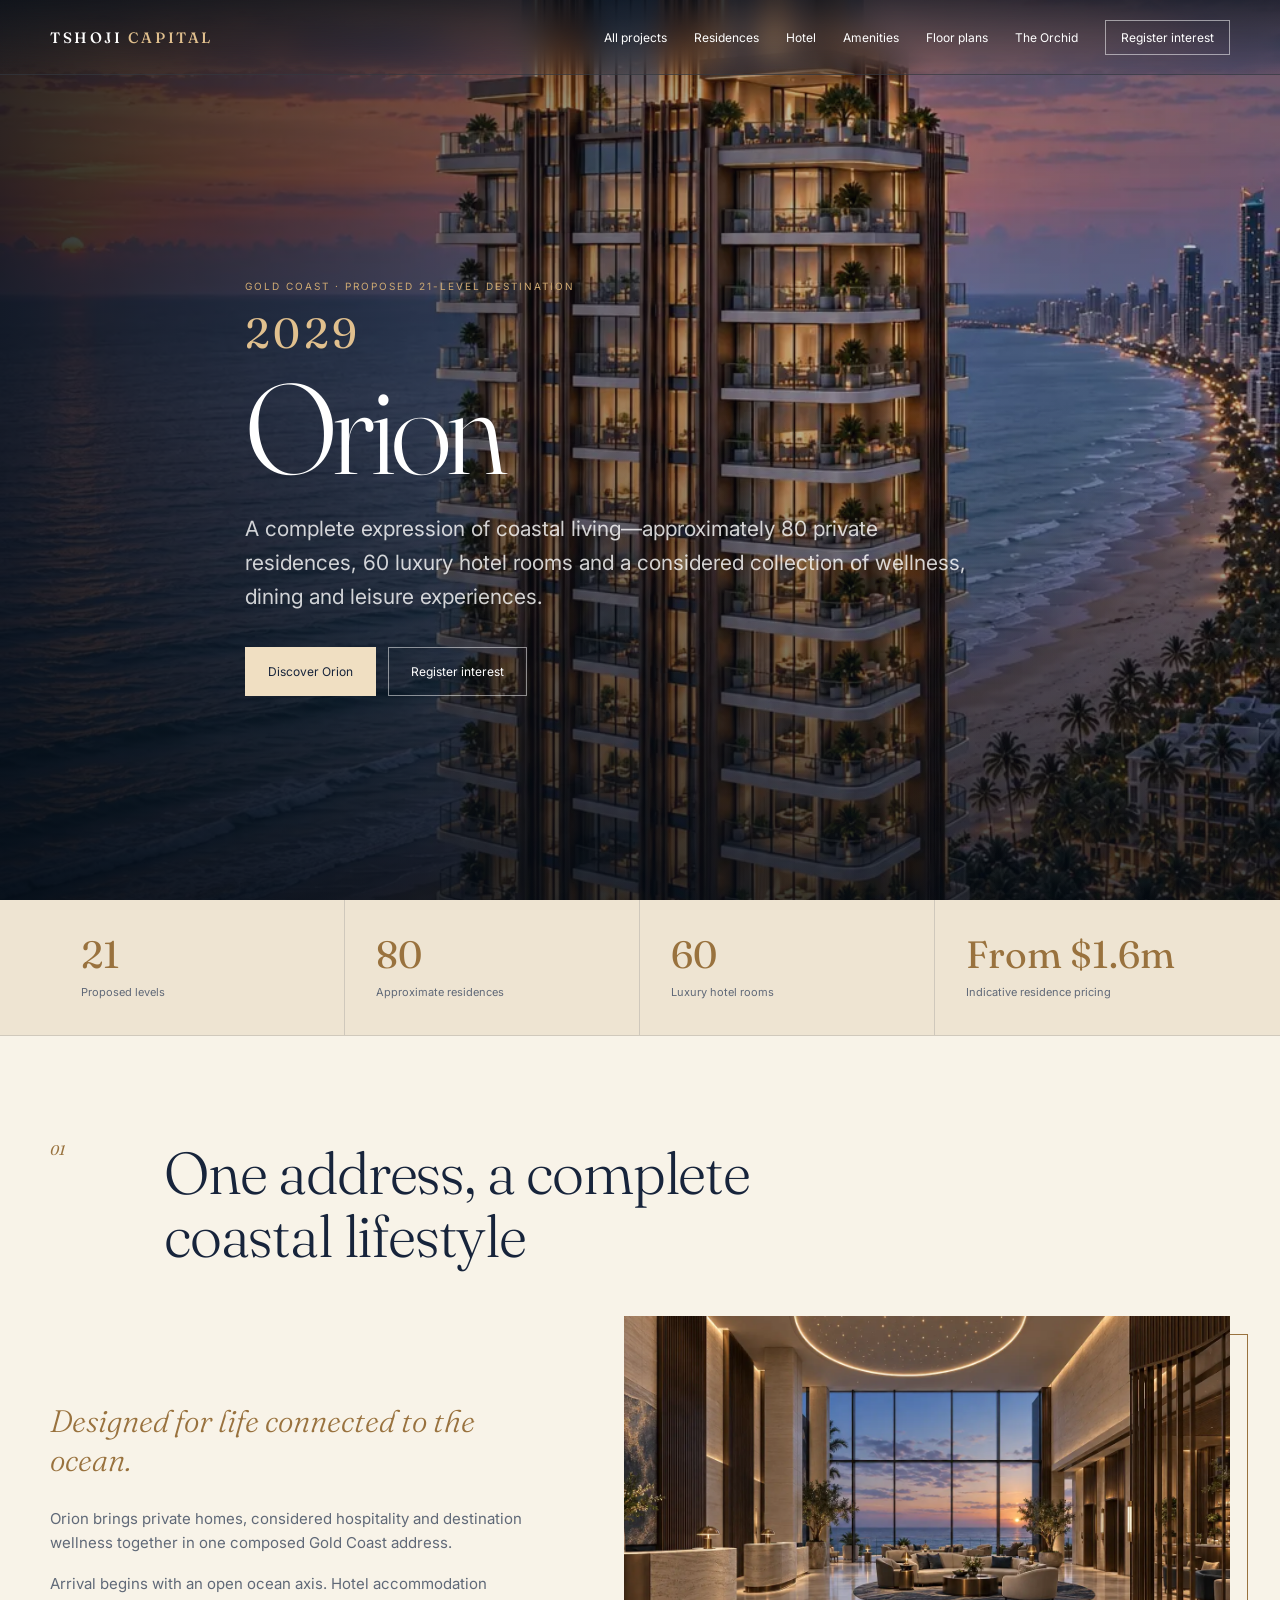
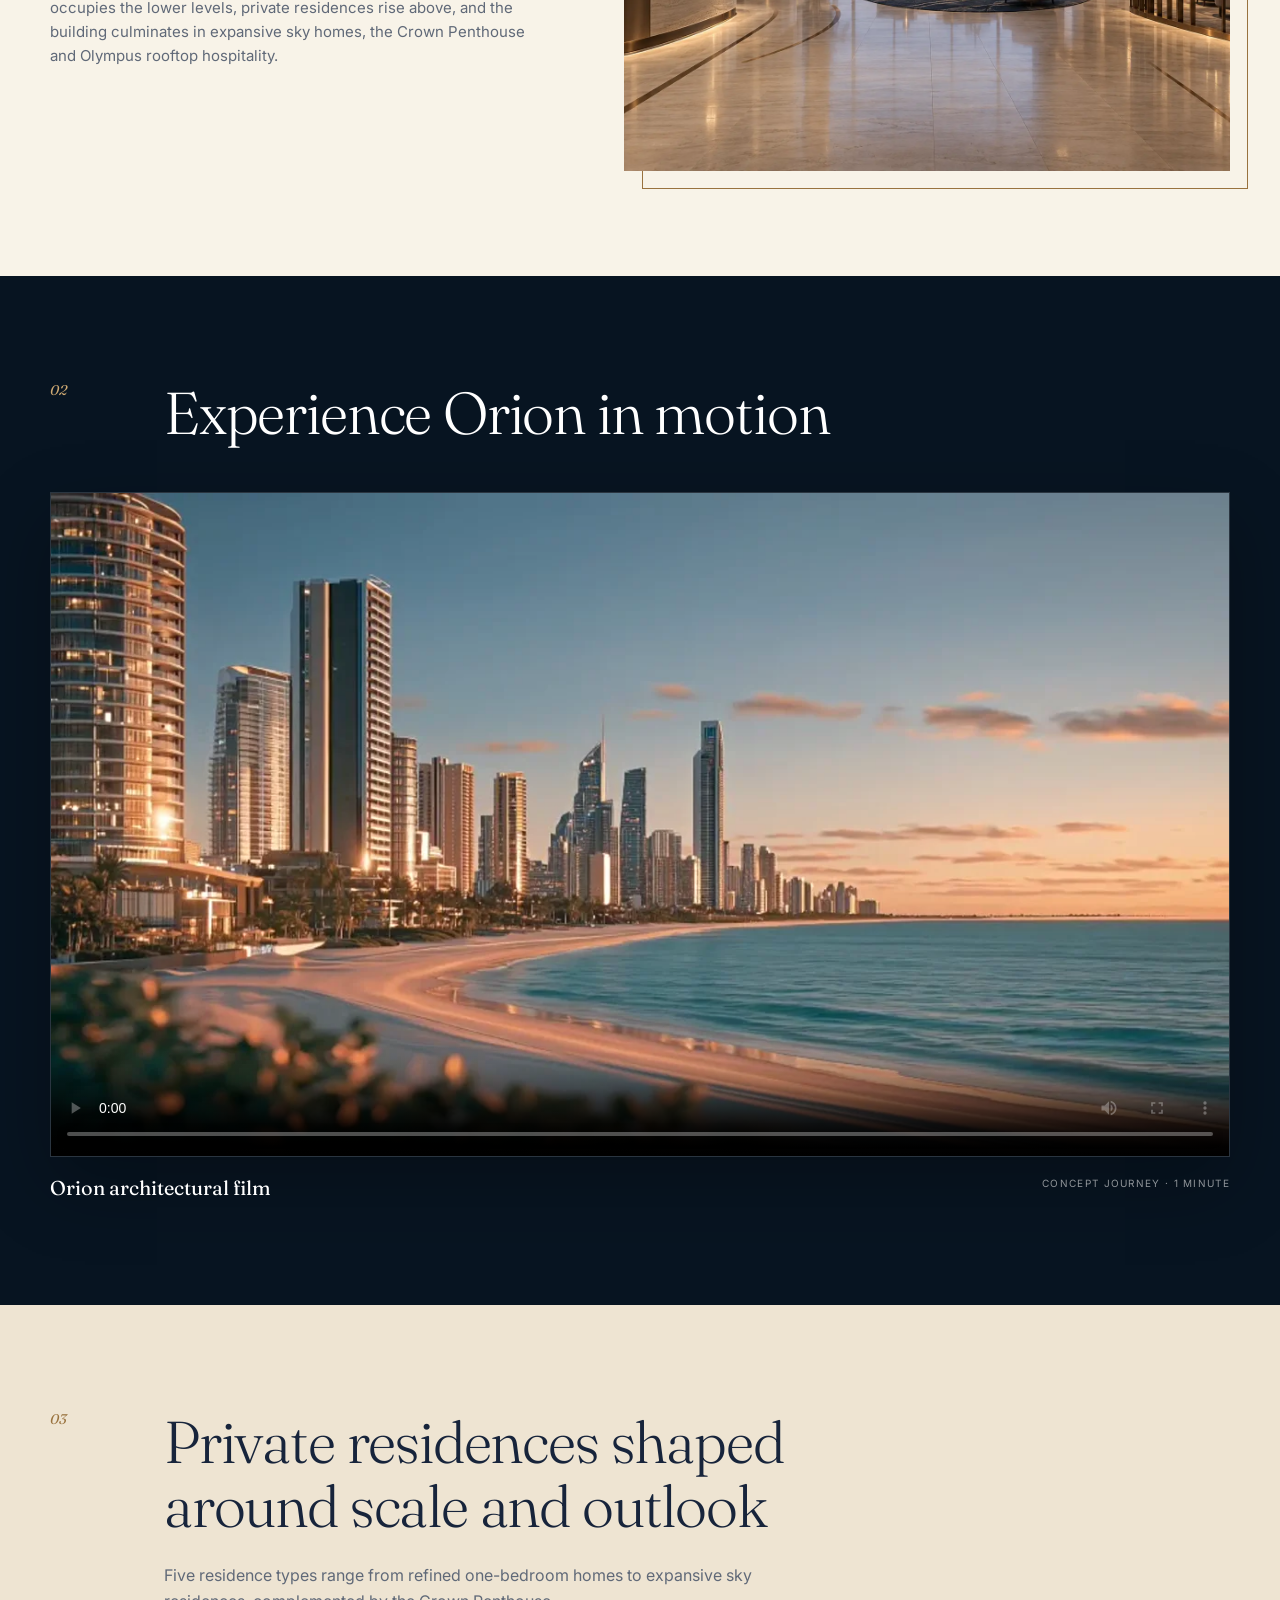
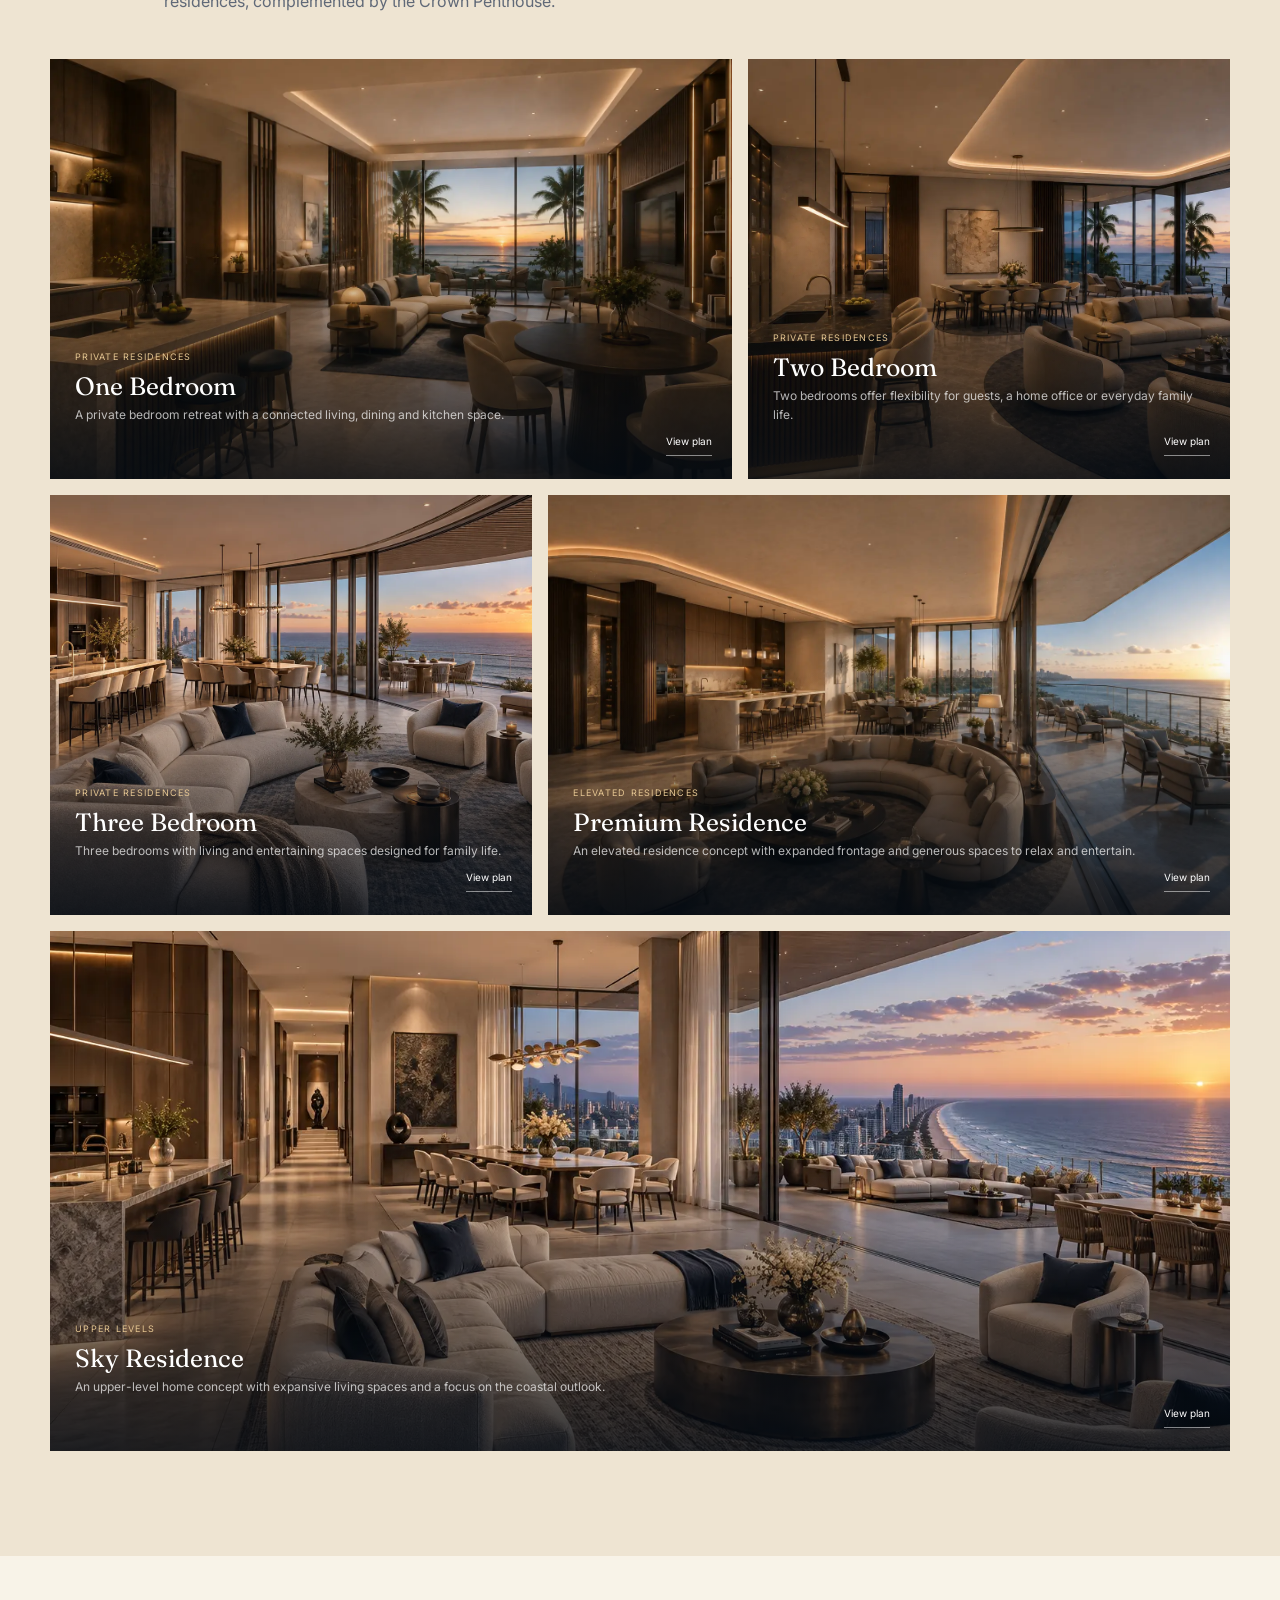
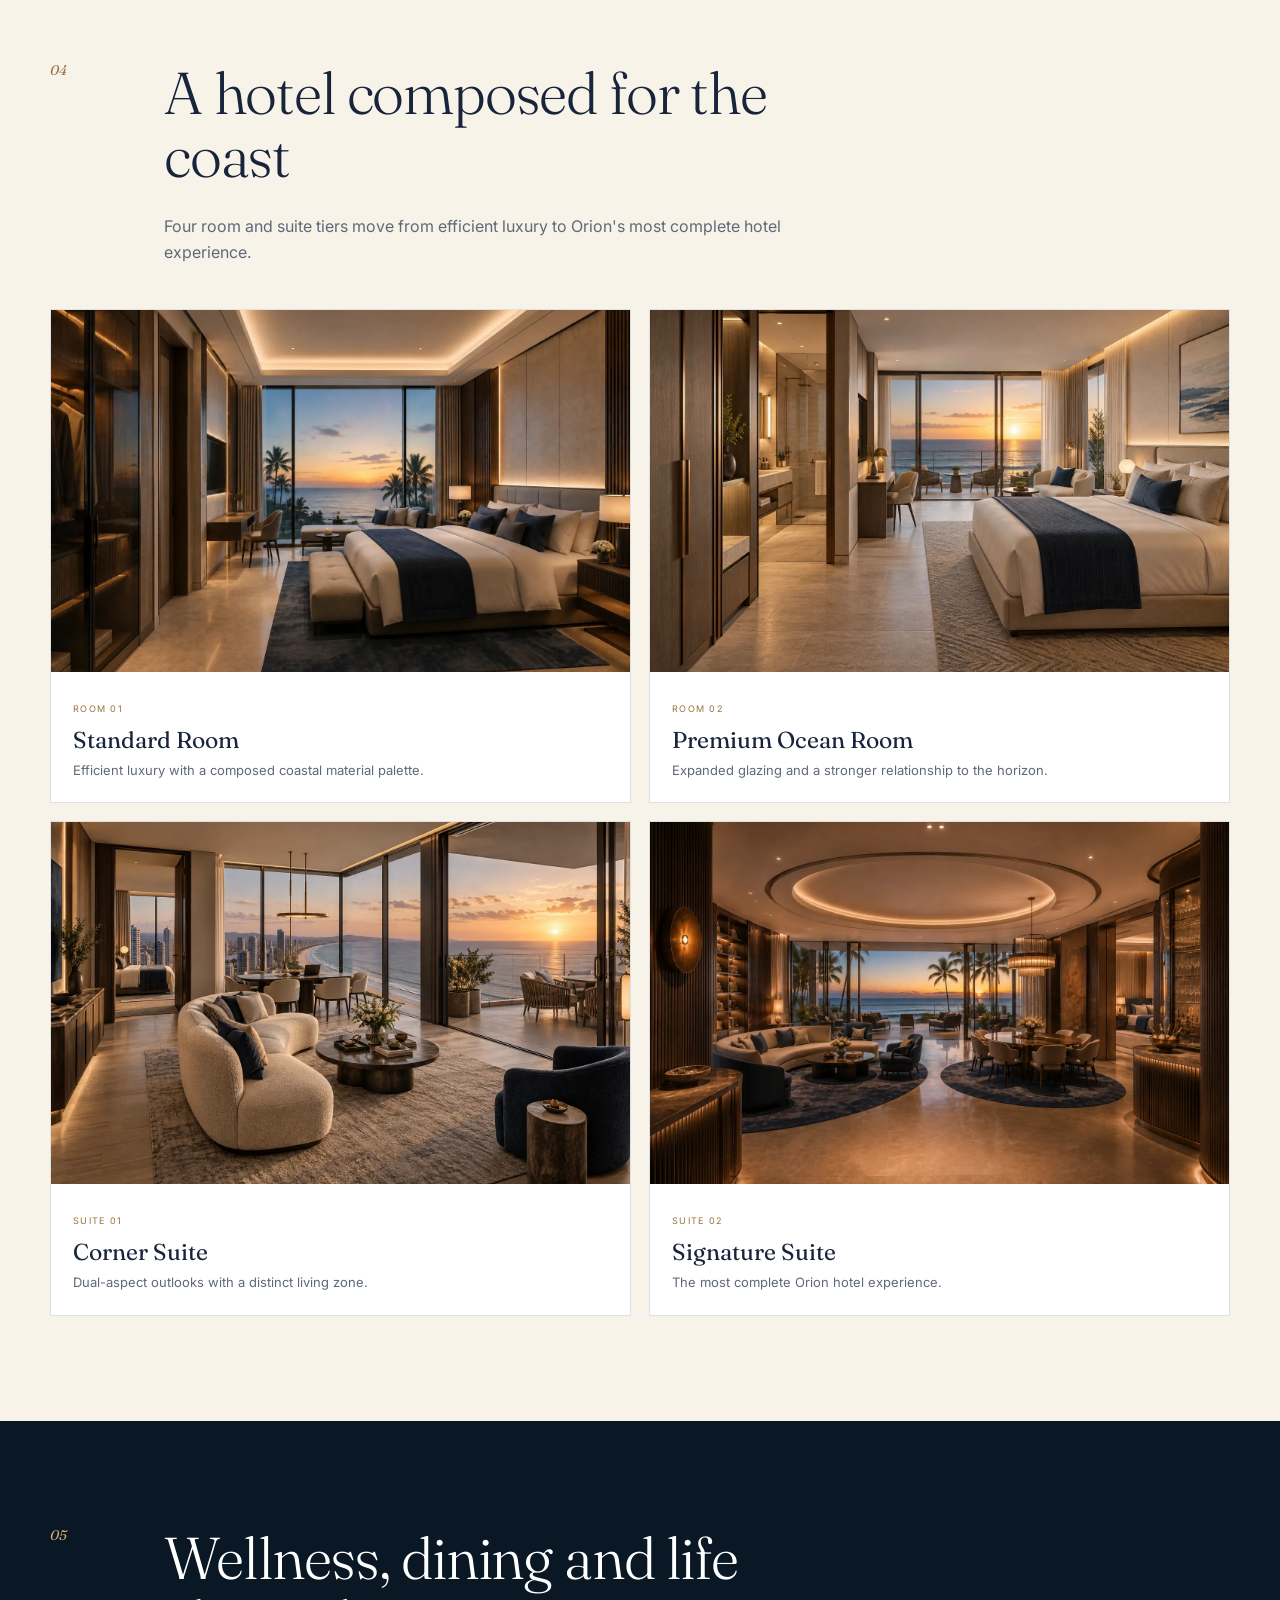
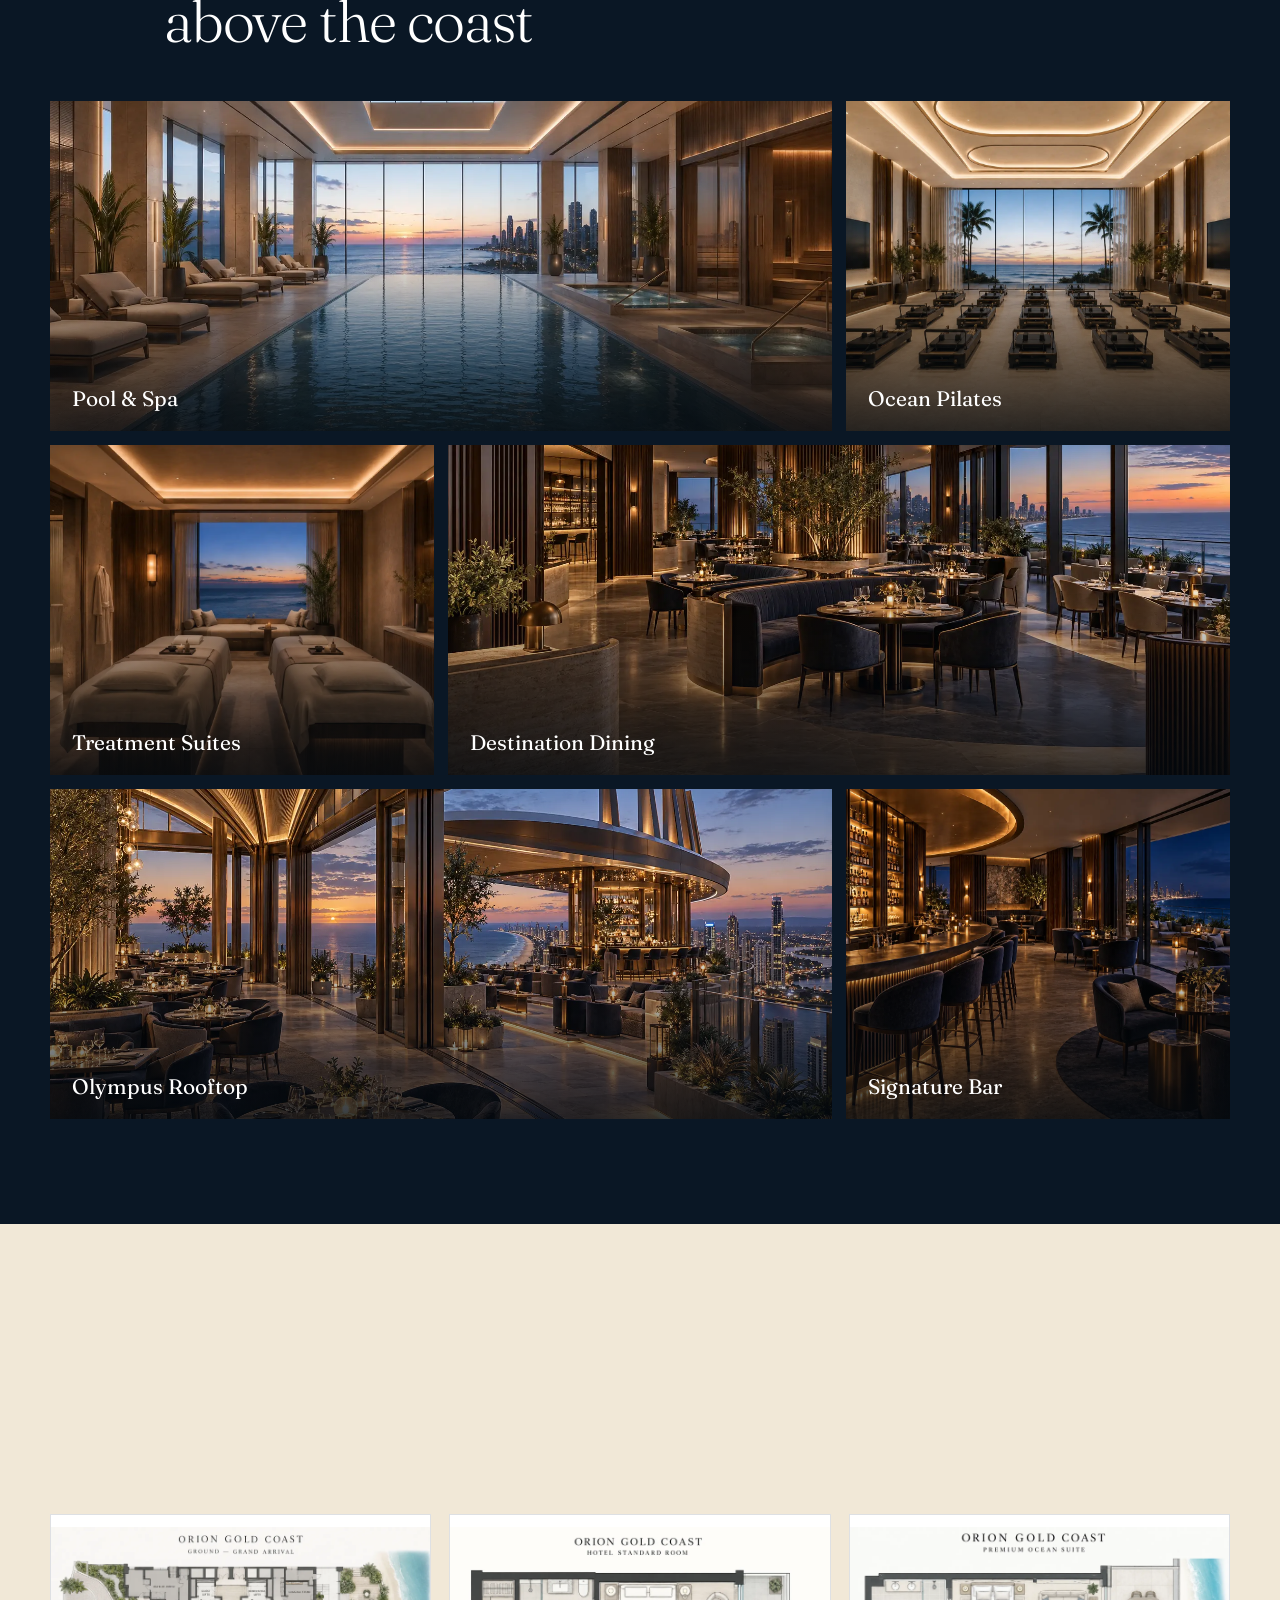
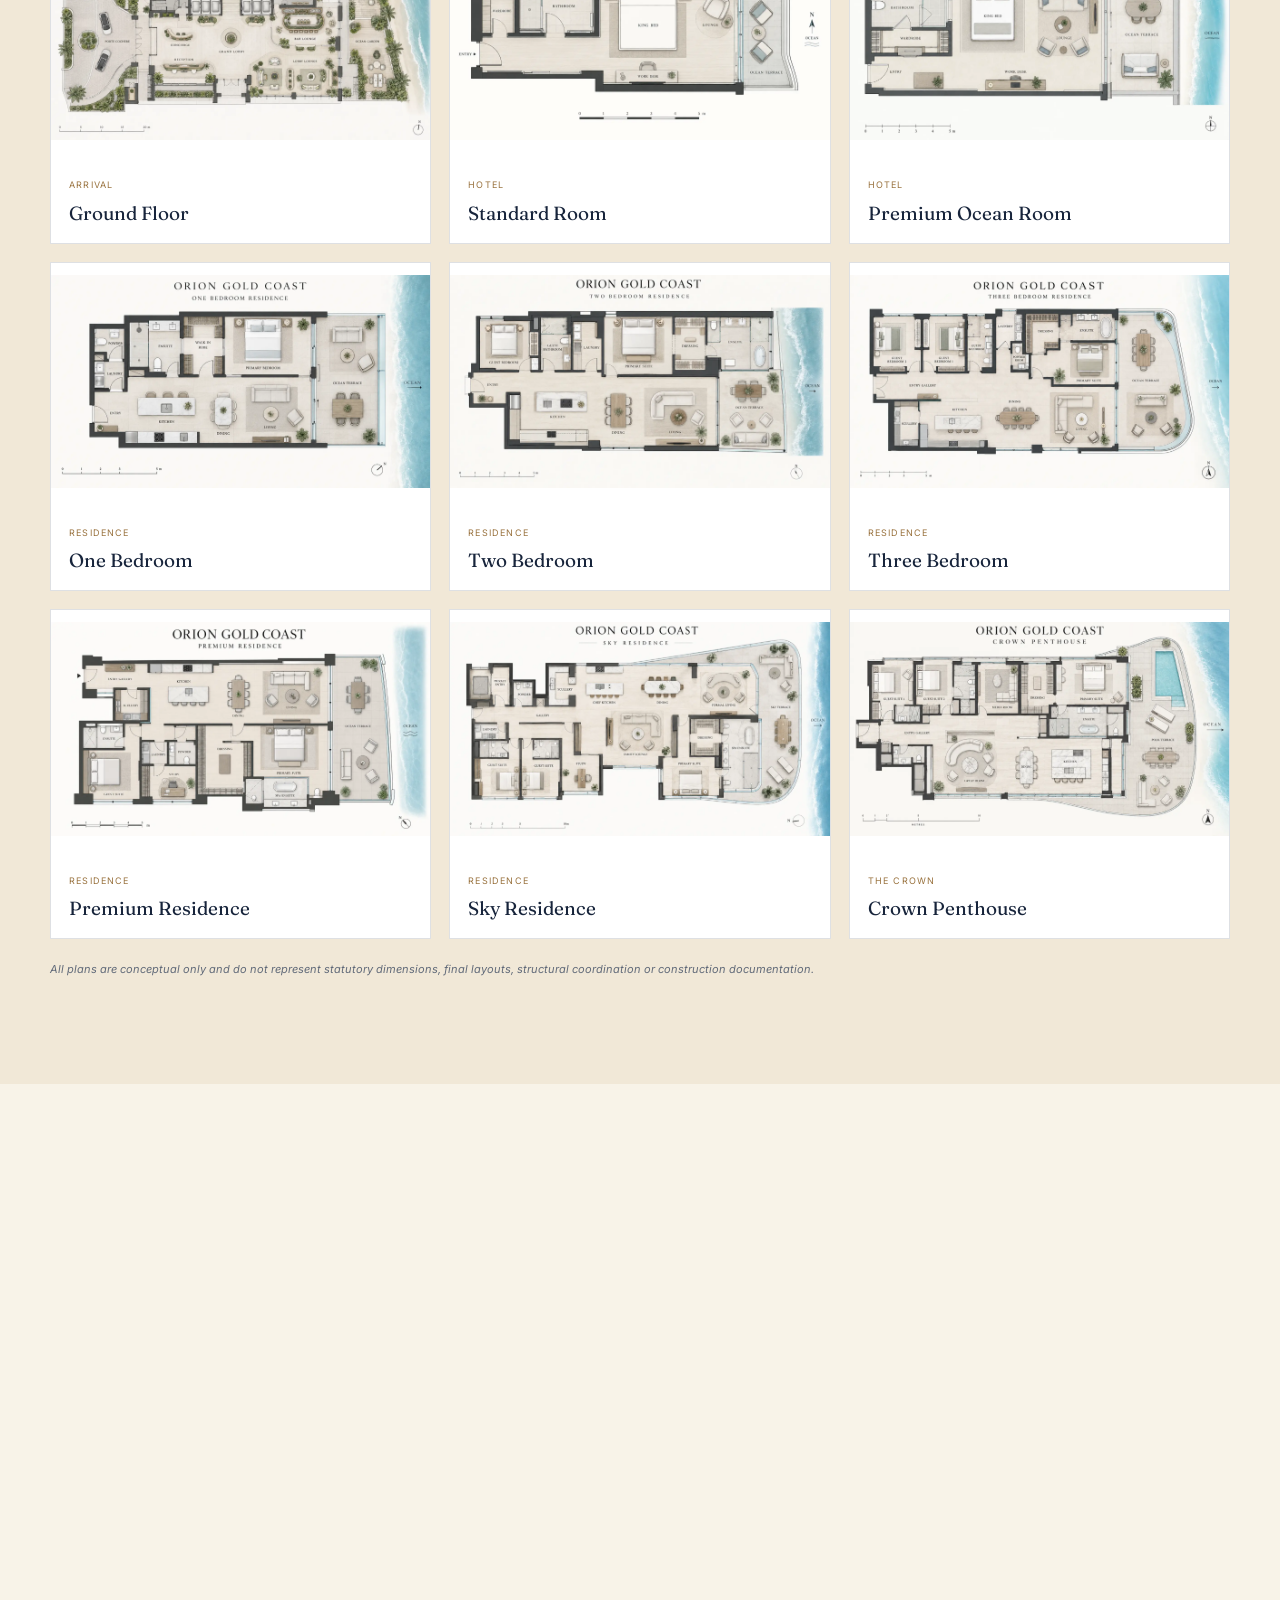
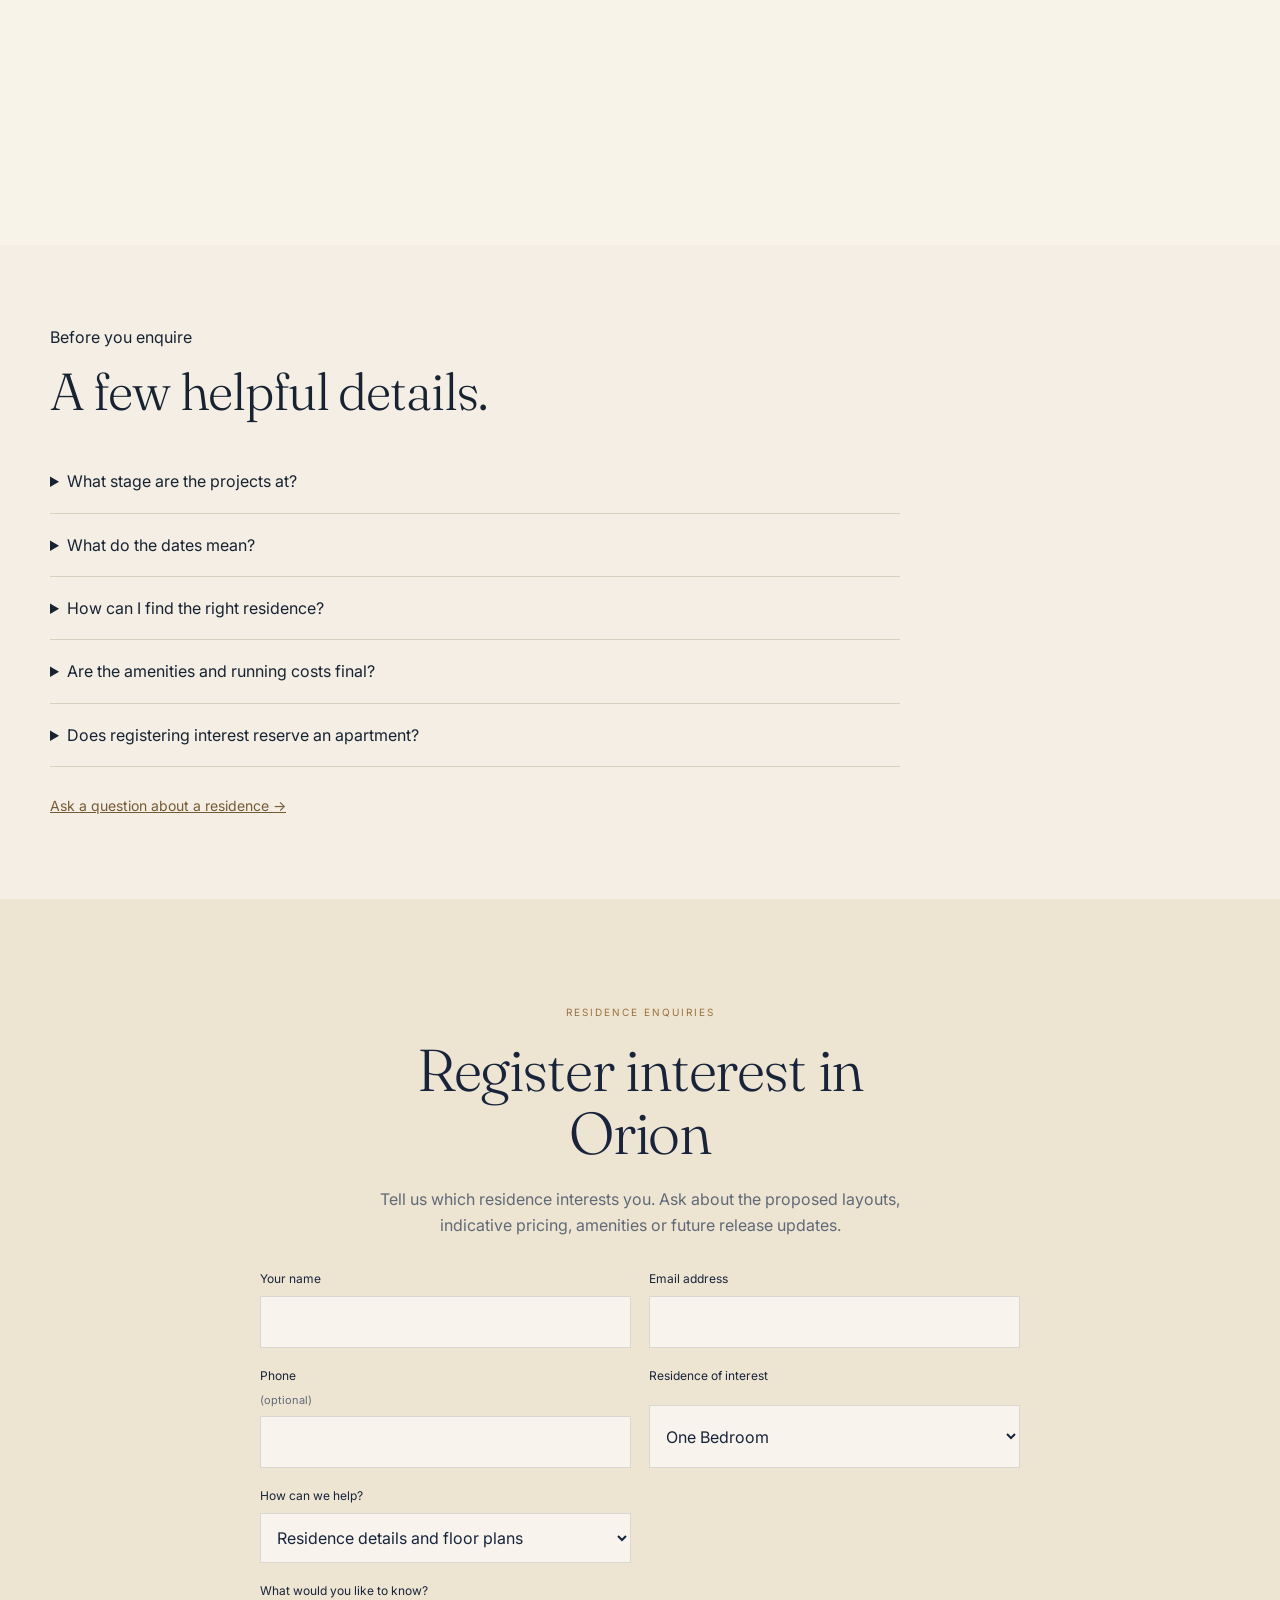
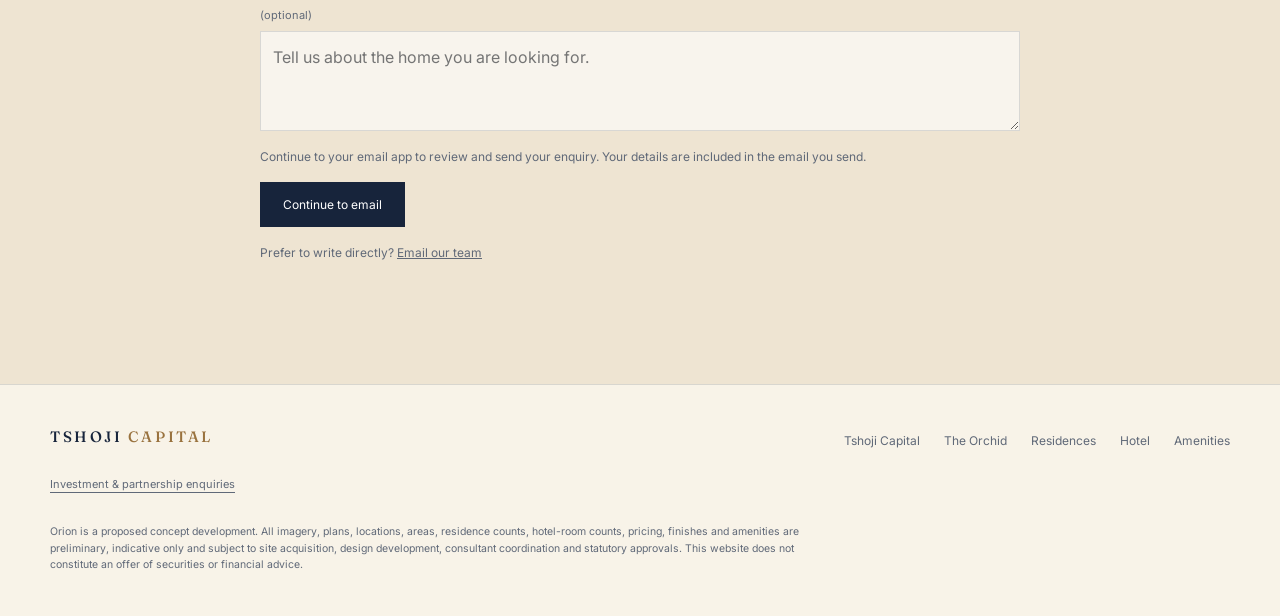
==== commit 8b794933: "Add buyer FAQs and mobile residence enquiry shortcuts" ====
--- a/orion.html
+++ b/orion.html
@@ -37,8 +37,9 @@
   <section id="amenities" class="amenities"><div class="wrap"><div class="section-head reveal"><span class="num">05</span><h2>Wellness, dining and life above the coast</h2></div><div class="amenity-grid reveal"><article class="amenity-card wide"><img src="assets/orion/amenity-pool-spa.webp" alt="Orion pool and spa" loading="lazy"><h3>Pool &amp; Spa</h3></article><article class="amenity-card"><img src="assets/orion/amenity-pilates-ocean-new.webp" alt="Orion ocean-facing Pilates studio" loading="lazy"><h3>Ocean Pilates</h3></article><article class="amenity-card"><img src="assets/orion/amenity-spa-treatment.webp" alt="Orion treatment suite" loading="lazy"><h3>Treatment Suites</h3></article><article class="amenity-card wide"><img src="assets/orion/amenity-restaurant.webp" alt="Orion destination restaurant" loading="lazy"><h3>Destination Dining</h3></article><article class="amenity-card wide"><img src="assets/orion/amenity-olympus.webp" alt="Orion Olympus rooftop" loading="lazy"><h3>Olympus Rooftop</h3></article><article class="amenity-card"><img src="assets/orion/amenity-bar.webp" alt="Orion signature bar" loading="lazy"><h3>Signature Bar</h3></article></div></div></section>
   <section id="plans" class="plans"><div class="wrap"><div class="section-head reveal"><span class="num">06</span><h2>Concept floor-plan collection</h2></div><p class="intro reveal">Select a floor plan to explore the layout in full, or open the matching plan directly from a residence above.</p><div class="plan-grid reveal"><article class="plan-card"><img src="assets/orion/plan-ground.webp" alt="Orion ground floor plan"><div class="plan-copy"><small>Arrival</small><h3>Ground Floor</h3></div></article><article class="plan-card"><img src="assets/orion/plan-hotel-standard.webp" alt="Standard hotel room plan"><div class="plan-copy"><small>Hotel</small><h3>Standard Room</h3></div></article><article class="plan-card"><img src="assets/orion/plan-hotel-premium-ocean.webp" alt="Premium ocean room plan"><div class="plan-copy"><small>Hotel</small><h3>Premium Ocean Room</h3></div></article><article class="plan-card" id="plan-residence-1br"><img src="assets/orion/plan-residence-1br.webp" alt="One-bedroom residence plan"><div class="plan-copy"><small>Residence</small><h3>One Bedroom</h3></div></article><article class="plan-card" id="plan-residence-2br"><img src="assets/orion/plan-residence-2br.webp" alt="Two-bedroom residence plan"><div class="plan-copy"><small>Residence</small><h3>Two Bedroom</h3></div></article><article class="plan-card" id="plan-residence-3br"><img src="assets/orion/plan-residence-3br.webp" alt="Three-bedroom residence plan"><div class="plan-copy"><small>Residence</small><h3>Three Bedroom</h3></div></article><article class="plan-card" id="plan-residence-premium"><img src="assets/orion/plan-residence-premium.webp" alt="Premium residence plan"><div class="plan-copy"><small>Residence</small><h3>Premium Residence</h3></div></article><article class="plan-card" id="plan-residence-sky"><img src="assets/orion/plan-residence-sky.webp" alt="Sky residence plan"><div class="plan-copy"><small>Residence</small><h3>Sky Residence</h3></div></article><article class="plan-card"><img src="assets/orion/plan-penthouse.webp" alt="Crown Penthouse plan"><div class="plan-copy"><small>The Crown</small><h3>Crown Penthouse</h3></div></article></div><p class="note">All plans are conceptual only and do not represent statutory dimensions, final layouts, structural coordination or construction documentation.</p></div></section>
   <section><div class="wrap"><div class="section-head reveal"><span class="num">07</span><h2>The Crown Penthouse</h2></div><div class="crown-grid reveal"><article class="crown-card"><img src="assets/orion/penthouse-great-room.webp" alt="Orion Crown Penthouse great room"><div class="crown-copy"><small>ARRIVAL &amp; ENTERTAINING</small><h3>A great room above the horizon</h3></div></article><article class="crown-card"><img src="assets/orion/penthouse-master.webp" alt="Orion Crown Penthouse primary bedroom"><div class="crown-copy"><small>PRIVATE RETREAT</small><h3>Quiet luxury at the crown</h3></div></article></div></div></section>
-  <section id="enquire" class="enquire"><div class="wrap reveal"><div class="eyebrow" style="color:var(--gold)">Residence enquiries</div><h2>Register interest in Orion</h2><p>Tell us which residence interests you. Ask about the proposed layouts, indicative pricing, amenities or future release updates.</p><form class="buyer-enquiry" data-project="Orion" action="mailto:contact@tshojicapital.com" method="get"><div class="enquiry-fields"><label>Your name<input name="name" autocomplete="name" maxlength="100" required></label><label>Email address<input name="email" type="email" autocomplete="email" maxlength="254" required></label><label>Phone <span>(optional)</span><input name="phone" type="tel" autocomplete="tel" maxlength="40"></label><label>Residence of interest<select name="interest"><option>One Bedroom</option><option>Two Bedroom</option><option>Three Bedroom</option><option>Premium Residence</option><option>Sky Residence</option><option>Crown Penthouse</option><option>Help me choose</option></select></label><label class="enquiry-message">What would you like to know? <span>(optional)</span><textarea name="message" rows="3" maxlength="1500" placeholder="Tell us about the home you are looking for."></textarea></label></div><p class="enquiry-help">Continue to your email app to review and send your enquiry. Your details are included in the email you send.</p><button class="btn enquiry-submit" type="submit">Continue to email</button><p class="enquiry-status" role="status" aria-live="polite"></p><p class="enquiry-direct">Prefer to write directly? <a href="mailto:contact@tshojicapital.com?subject=Orion%20residence%20enquiry">Email our team</a></p></form></div></section>
-  </main>
+  <section class="buyer-faq" id="buyer-questions"><div class="wrap"><div class="kicker">Before you enquire</div><h2>A few helpful details.</h2><div class="faq-list"><details><summary>What stage are the projects at?</summary><p>Orion and The Orchid are proposed concept developments. The designs are being developed and remain subject to site acquisition, consultant coordination and statutory approvals.</p></details><details><summary>What do the dates mean?</summary><p>The 2029 date shown for Orion is a target year, not a guaranteed completion or move-in date. Enquire for the latest project status before making any plans.</p></details><details><summary>How can I find the right residence?</summary><p>Explore the residence renders and concept floor plans, then tell us your preferred bedroom count and layout. You can request indicative pricing, further plan information and release updates through the enquiry form.</p></details><details><summary>Are the amenities and running costs final?</summary><p>The amenities shown are proposed. Access arrangements, service charges, body corporate levies and operating details are not finalised. Ask for the latest information on the residence you are considering.</p></details><details><summary>Does registering interest reserve an apartment?</summary><p>No. An enquiry is an expression of interest only; it does not reserve a residence, require a deposit or create a purchase contract.</p></details></div><a class="faq-link" href="#enquire">Ask a question about a residence &rarr;</a></div></section>
+  <section id="enquire" class="enquire"><div class="wrap reveal"><div class="eyebrow" style="color:var(--gold)">Residence enquiries</div><h2>Register interest in Orion</h2><p>Tell us which residence interests you. Ask about the proposed layouts, indicative pricing, amenities or future release updates.</p><form class="buyer-enquiry" data-project="Orion" action="mailto:contact@tshojicapital.com" method="get"><div class="enquiry-fields"><label>Your name<input name="name" autocomplete="name" maxlength="100" required></label><label>Email address<input name="email" type="email" autocomplete="email" maxlength="254" required></label><label>Phone <span>(optional)</span><input name="phone" type="tel" autocomplete="tel" maxlength="40"></label><label>Residence of interest<select name="interest"><option>One Bedroom</option><option>Two Bedroom</option><option>Three Bedroom</option><option>Premium Residence</option><option>Sky Residence</option><option>Crown Penthouse</option><option>Help me choose</option></select></label><label>How can we help?<select name="request"><option>Residence details and floor plans</option><option>Indicative pricing</option><option>Project and release updates</option><option>Amenities and services</option><option>Arrange a conversation</option></select></label><label class="enquiry-message">What would you like to know? <span>(optional)</span><textarea name="message" rows="3" maxlength="1500" placeholder="Tell us about the home you are looking for."></textarea></label></div><p class="enquiry-help">Continue to your email app to review and send your enquiry. Your details are included in the email you send.</p><button class="btn enquiry-submit" type="submit">Continue to email</button><p class="enquiry-status" role="status" aria-live="polite"></p><p class="enquiry-direct">Prefer to write directly? <a href="mailto:contact@tshojicapital.com?subject=Orion%20residence%20enquiry">Email our team</a></p></form></div></section>
+  </main><nav class="mobile-enquiry-bar" aria-label="Residence shortcuts"><a href="#residences">Explore plans</a><a href="#enquire">Enquire about Orion</a></nav>
   <footer><div class="wrap"><div class="footer-row"><a class="brand" href="index.html">TSHOJI <span>CAPITAL</span></a><ul class="footer-links"><li><a href="index.html">Tshoji Capital</a></li><li><a href="the-orchid.html">The Orchid</a></li><li><a href="#residences">Residences</a></li><li><a href="#hotel">Hotel</a></li><li><a href="#amenities">Amenities</a></li></ul></div><a class="partner-enquiry" href="mailto:contact@tshojicapital.com?subject=Investment%20%26%20partnership%20enquiry&amp;body=Please%20contact%20me%20to%20discuss%20investment%20or%20partnership%20opportunities.%0A%0AName%3A%0ACompany%3A%0APhone%3A%0AProject%20of%20interest%3A">Investment &amp; partnership enquiries</a><p class="legal">Orion is a proposed concept development. All imagery, plans, locations, areas, residence counts, hotel-room counts, pricing, finishes and amenities are preliminary, indicative only and subject to site acquisition, design development, consultant coordination and statutory approvals. This website does not constitute an offer of securities or financial advice.</p></div></footer>
   <script>(function(){var n=document.querySelectorAll('.reveal');if(!('IntersectionObserver'in window)){n.forEach(function(x){x.classList.add('in')});return}n.forEach(function(x){x.classList.add('reveal-pending')});var o=new IntersectionObserver(function(e){e.forEach(function(x){if(x.isIntersecting){x.target.classList.add('in');o.unobserve(x.target)}})},{threshold:0,rootMargin:'0px'});n.forEach(function(x){o.observe(x)})})();</script><script src="assets/site-enhancements.js"></script>
 </body></html>
--- a/assets/site-enhancements.css
+++ b/assets/site-enhancements.css
@@ -1,4 +1,5 @@
 /* Shared experience layer — Tshoji Capital */
+.buyer-faq{padding:80px 0;background:#f4eee4;color:#172333}.buyer-faq h2{font:300 clamp(34px,5vw,52px)/1.1 var(--display);margin:12px 0 30px}.faq-list{max-width:850px}.faq-list details{border-bottom:1px solid #d9cfbf;padding:0}.faq-list summary{cursor:pointer;min-height:60px;padding:20px 32px 20px 0;font-size:16px;line-height:1.4}.faq-list p{max-width:70ch;font-size:14px;line-height:1.8;color:#53606b;padding:0 0 22px}.faq-link{display:inline-block;margin-top:28px;font-size:14px;color:#755b35}.faq-list summary:focus-visible{outline:2px solid #a47e46;outline-offset:4px}.mobile-enquiry-bar{display:none}@media(max-width:620px){body:has(.mobile-enquiry-bar){padding-bottom:calc(64px + env(safe-area-inset-bottom))}.mobile-enquiry-bar{display:flex;position:fixed;bottom:0;left:0;right:0;z-index:40;background:#071421;border-top:1px solid #bda078;padding:10px 16px calc(10px + env(safe-area-inset-bottom));gap:10px}.mobile-enquiry-bar a{display:flex;align-items:center;justify-content:center;flex:1;min-height:44px;text-align:center;color:#fff;text-decoration:none;font-size:12px}.mobile-enquiry-bar a:last-child{background:#dfc497;color:#071421}.buyer-faq{padding:56px 0}.lightbox-open .mobile-enquiry-bar,.menu-open .mobile-enquiry-bar{display:none}.back-top{bottom:90px!important}}
 .hero-year{font:400 clamp(26px,4vw,42px)/1 var(--display);color:#e1c08e;letter-spacing:.08em;margin:0 0 18px}.image-year{position:absolute;z-index:1;bottom:28px;left:28px;color:#fff;font:400 13px var(--body);letter-spacing:.12em;text-transform:uppercase}.image-year span{display:block;font:400 32px/1.2 var(--display);letter-spacing:.03em;margin-top:6px}.project-year{position:absolute;z-index:1;top:24px;right:24px;padding:12px 17px;border:1px solid rgba(255,255,255,.4);background:rgba(7,20,33,.7);color:#fff;font:400 30px/1 var(--display);letter-spacing:.04em;backdrop-filter:blur(8px)}@media(max-width:620px){.project-year{top:18px;right:18px;font-size:25px}.image-year{bottom:18px;left:18px}}
 ::selection{background:#cfaa73;color:#071421}
 body{overflow-x:hidden}body.menu-open,body.lightbox-open{overflow:hidden}
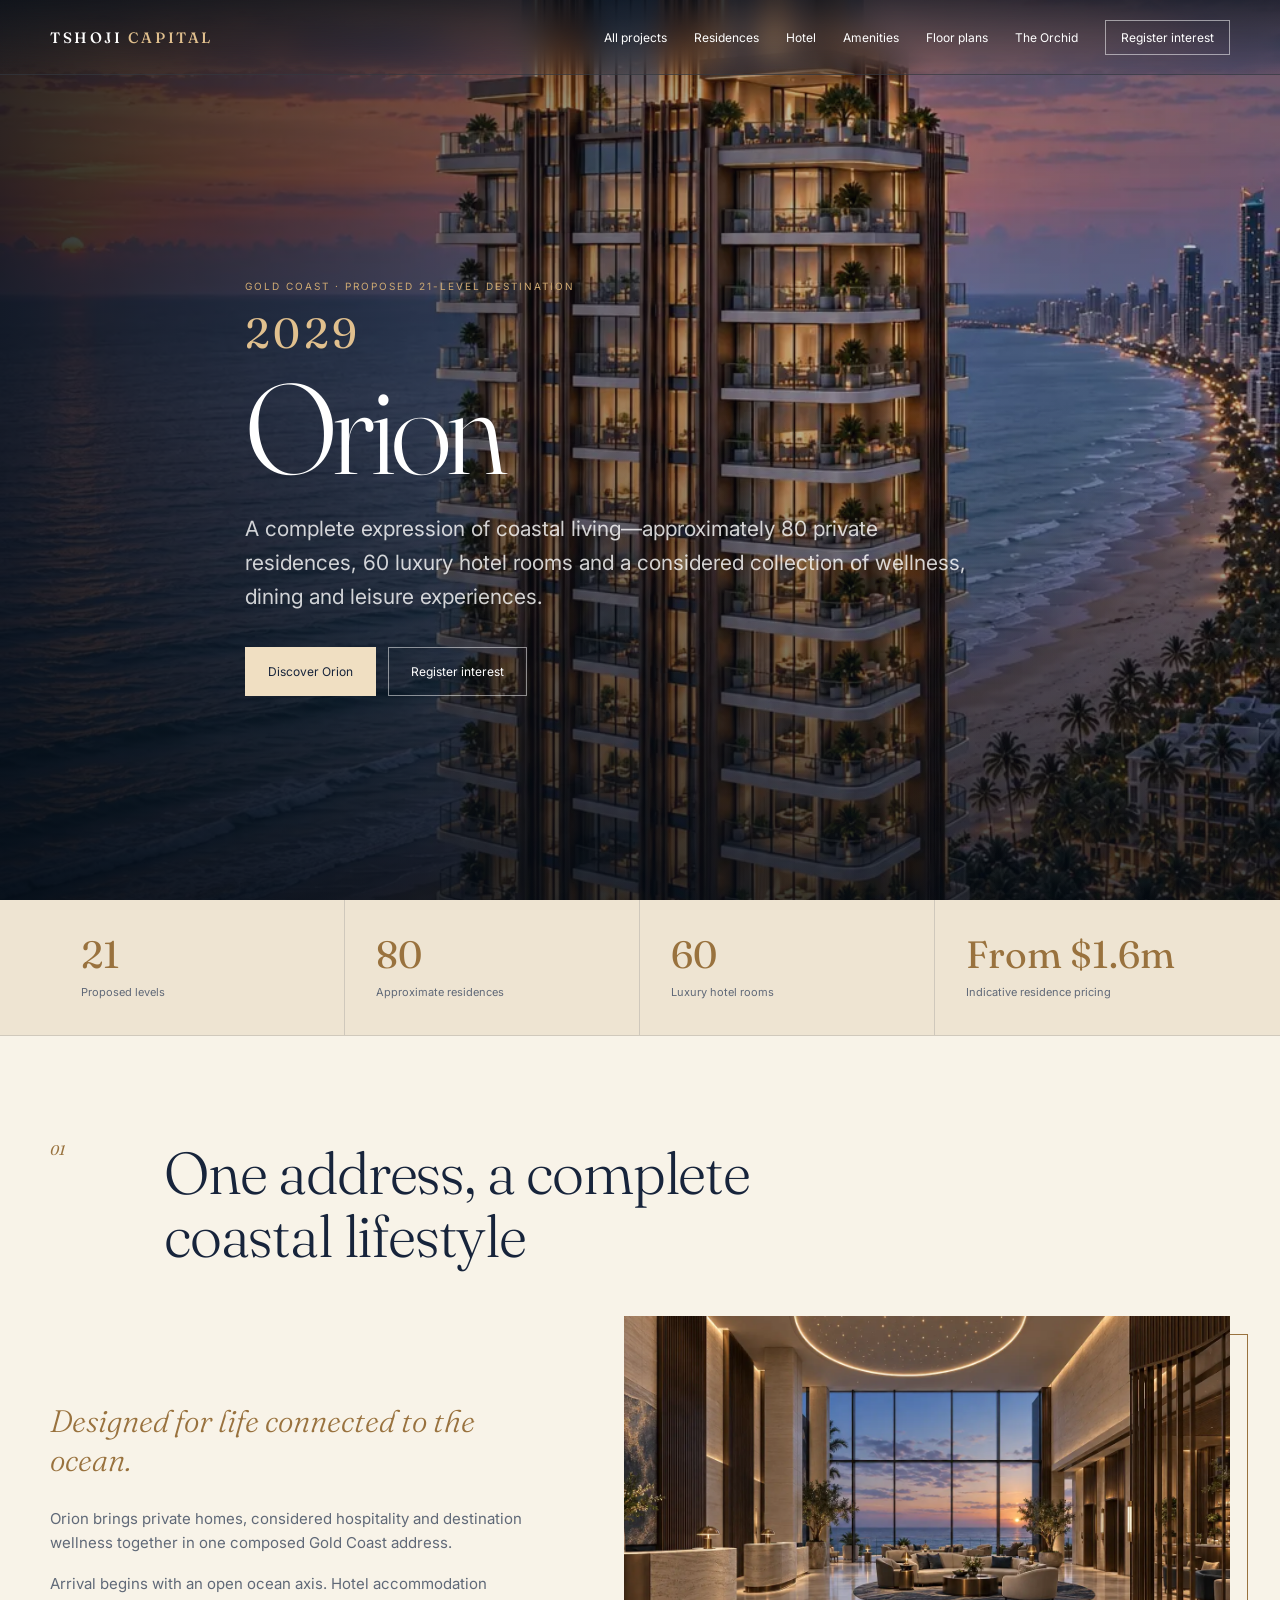
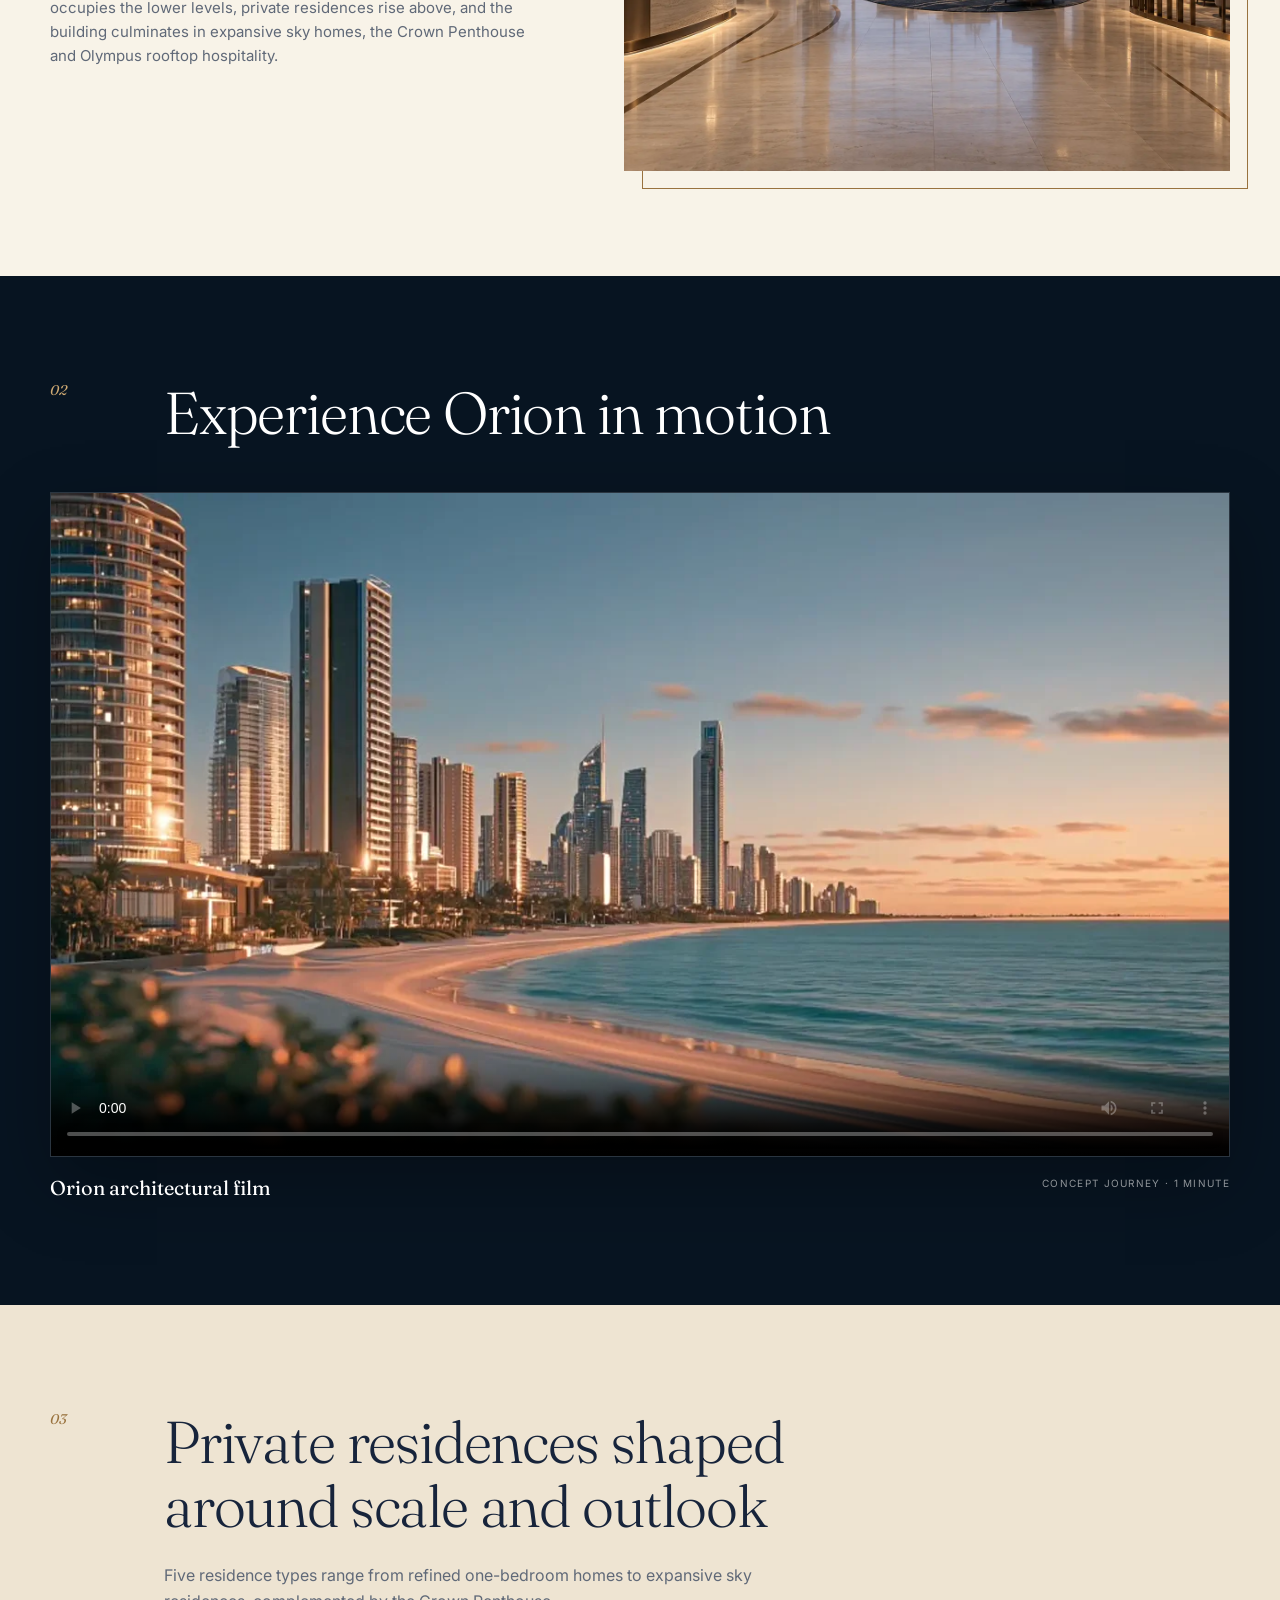
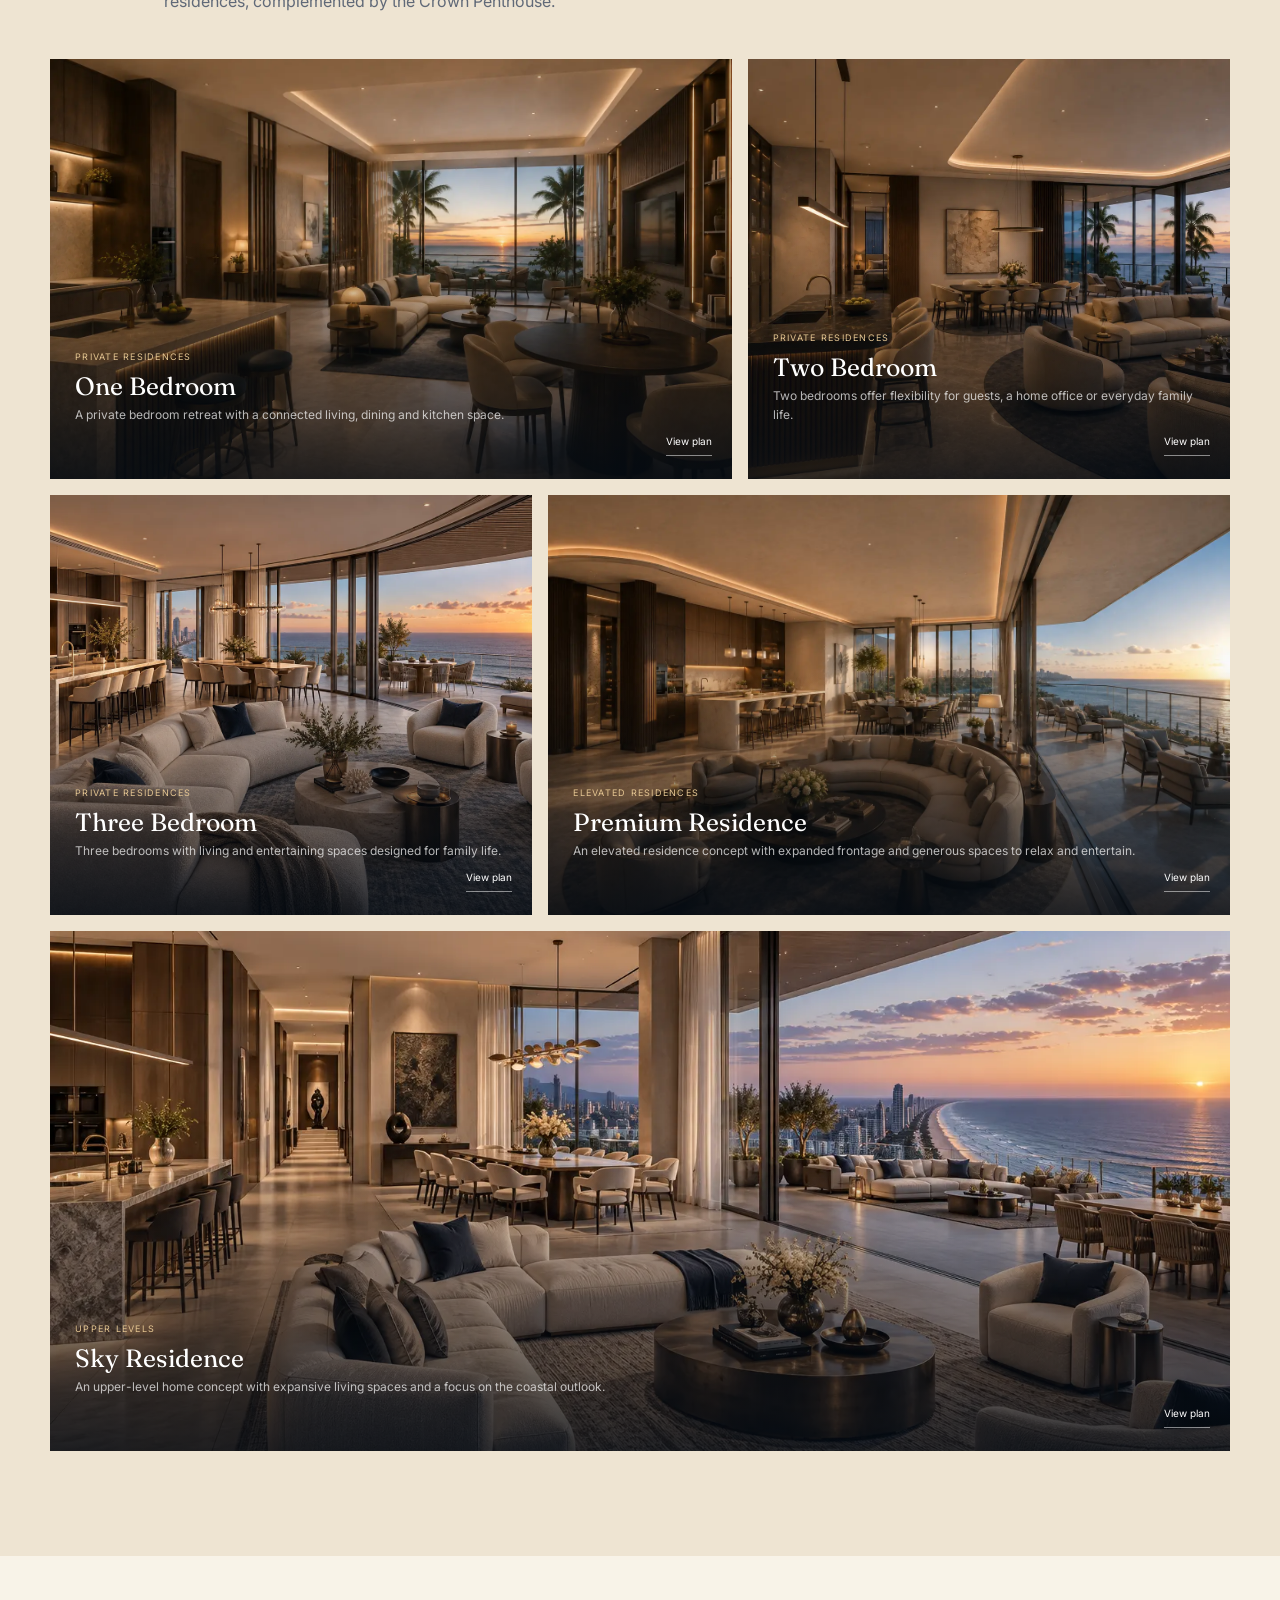
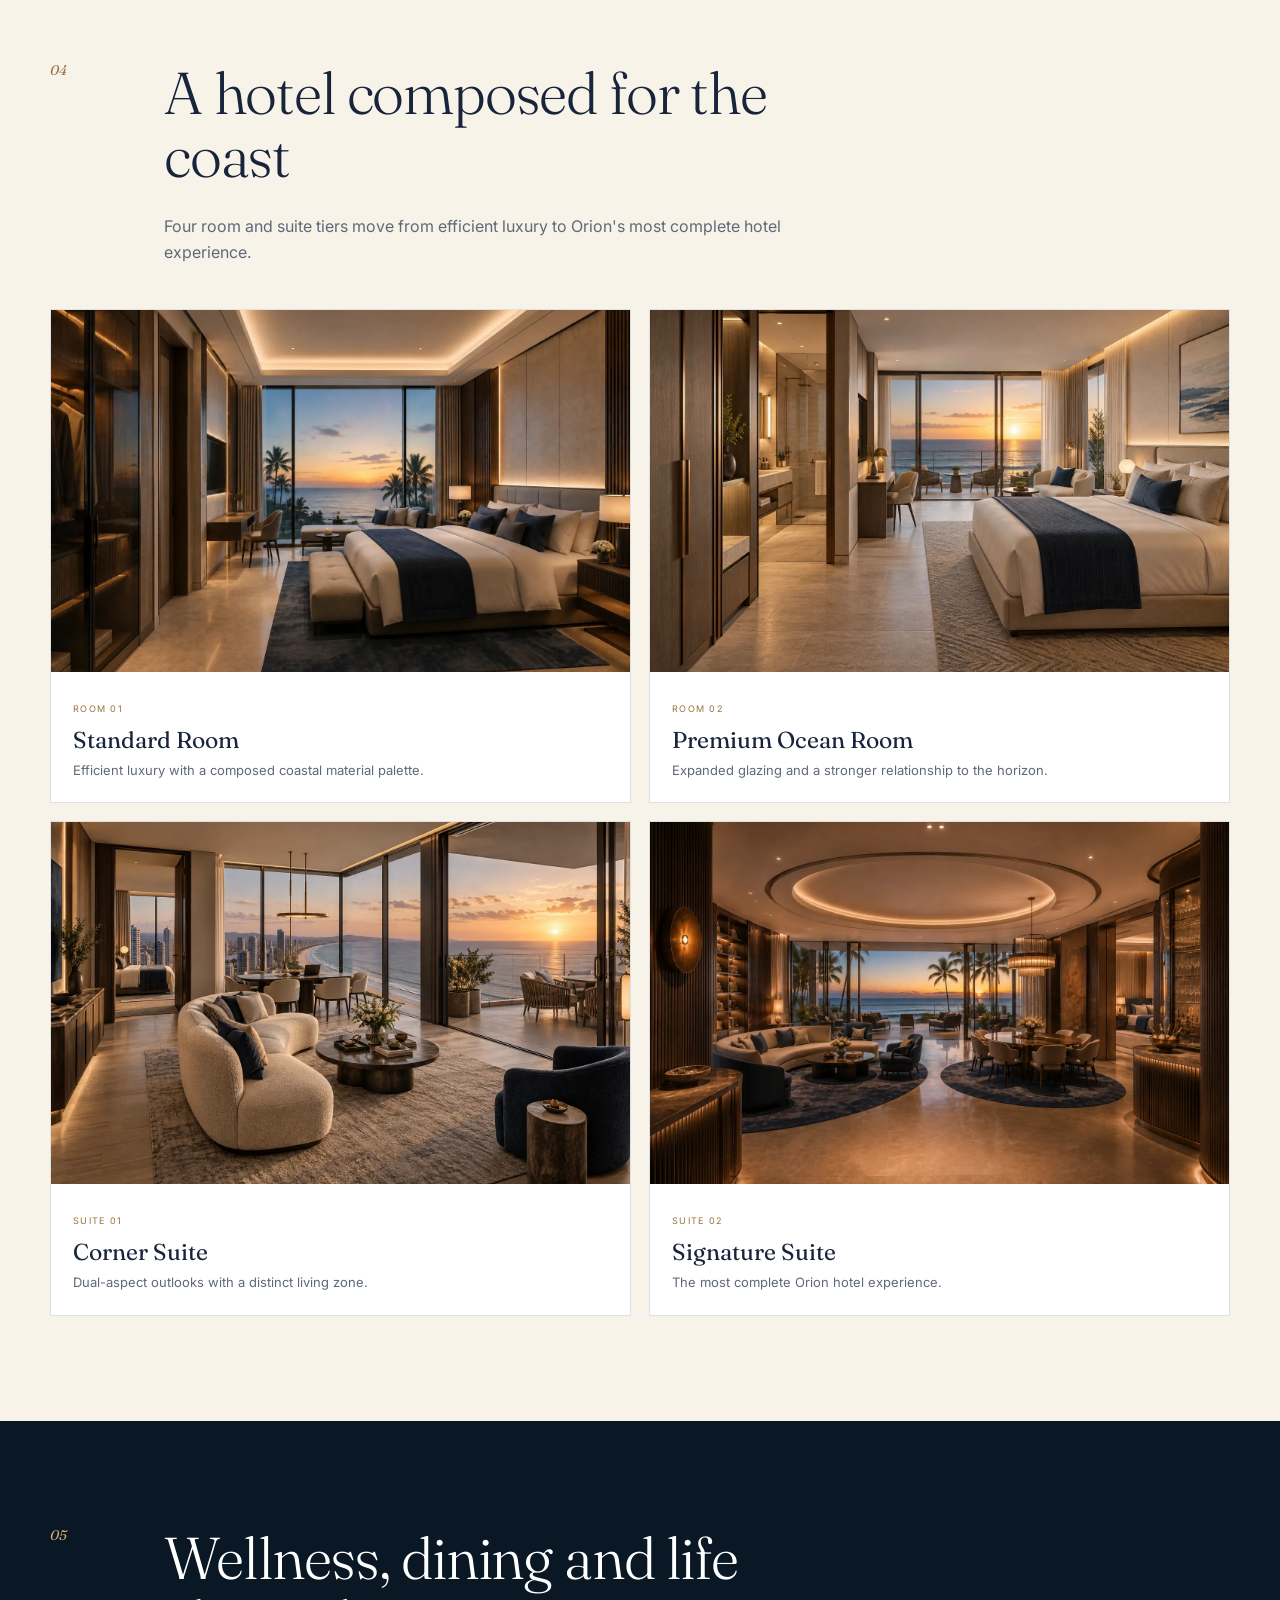
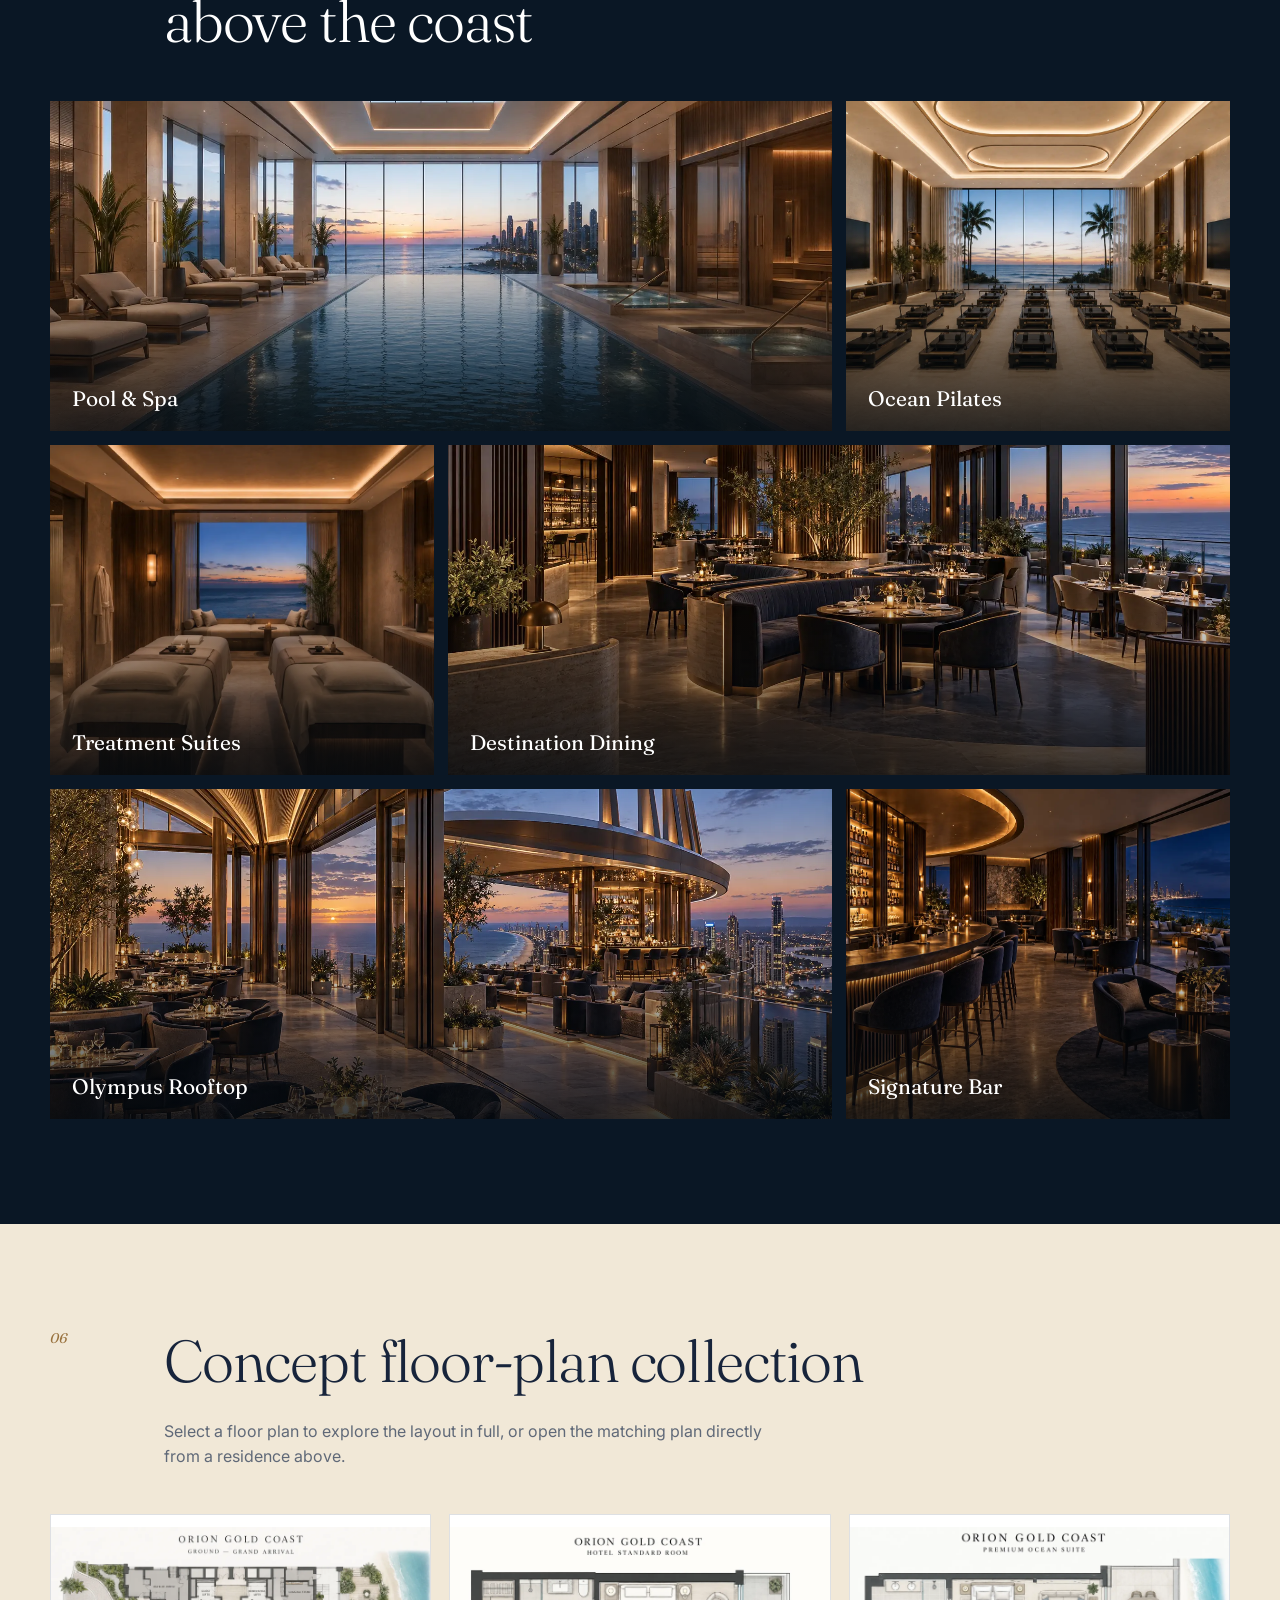
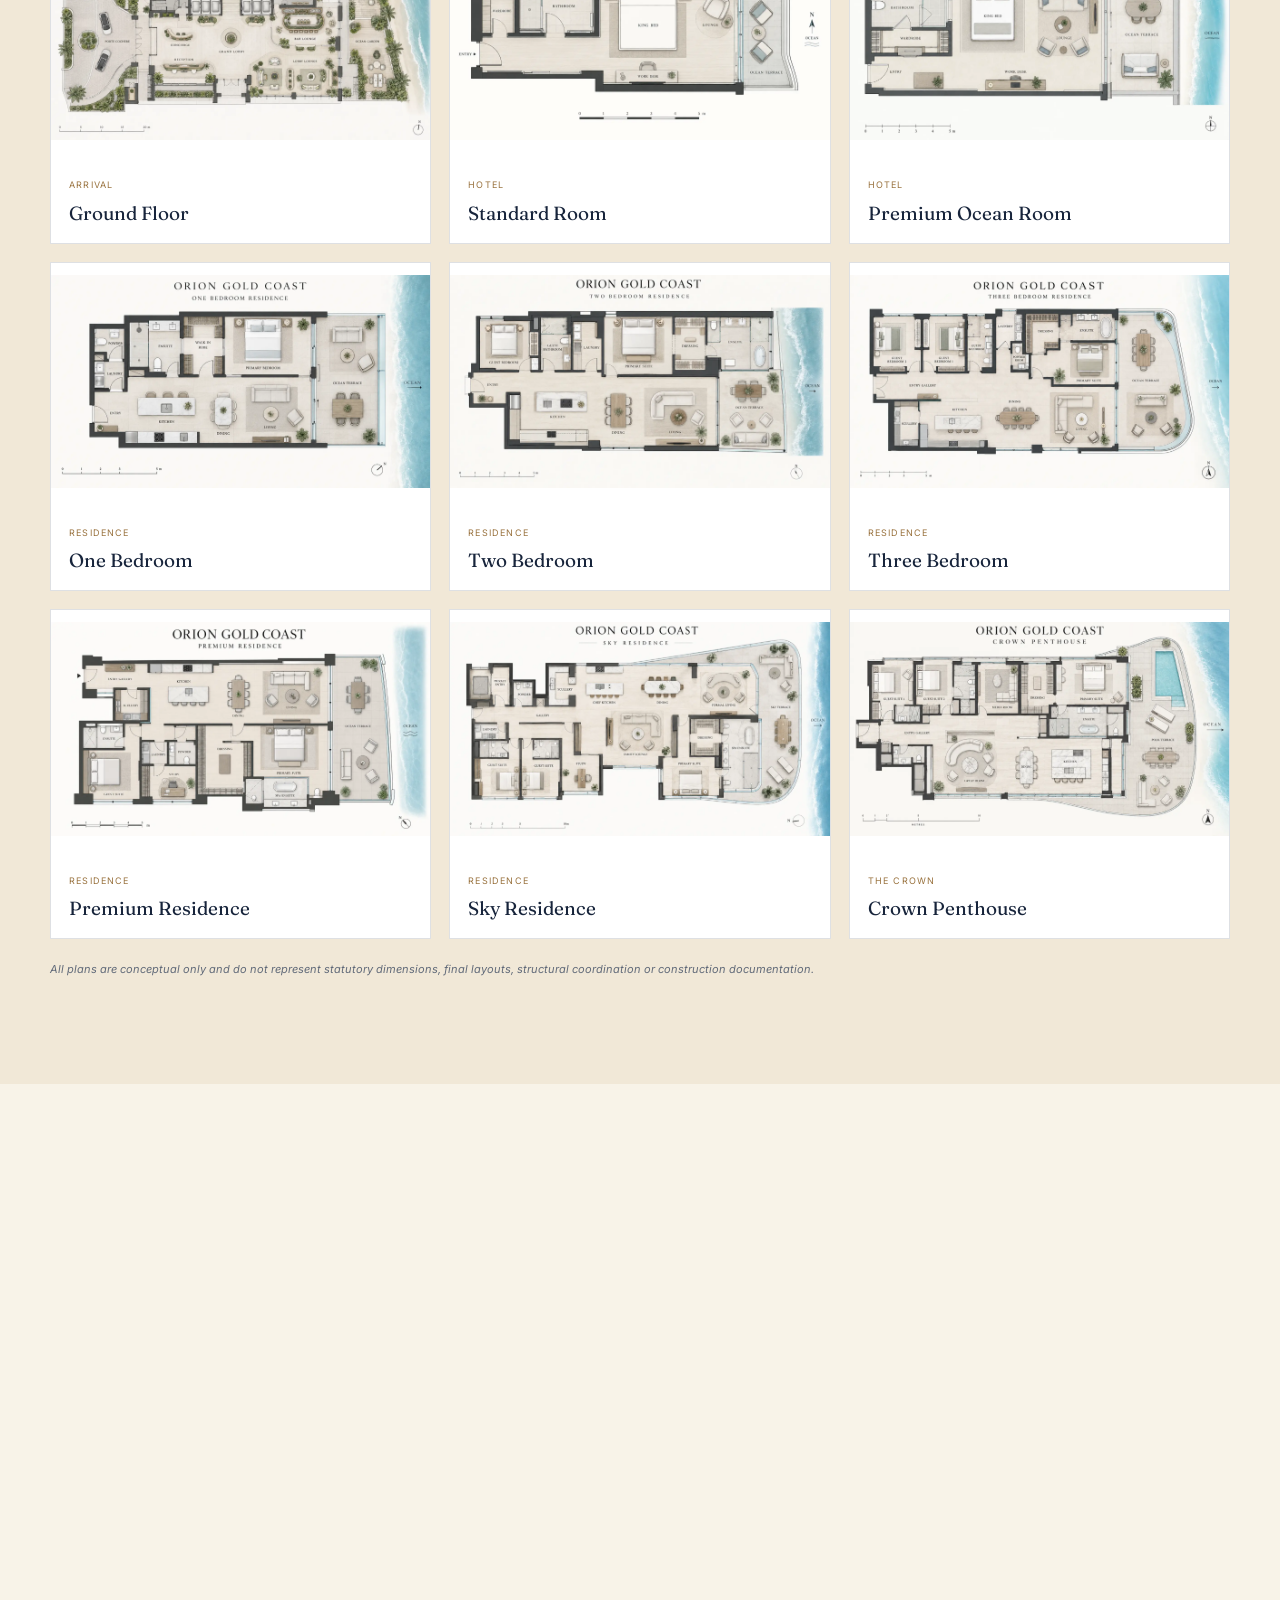
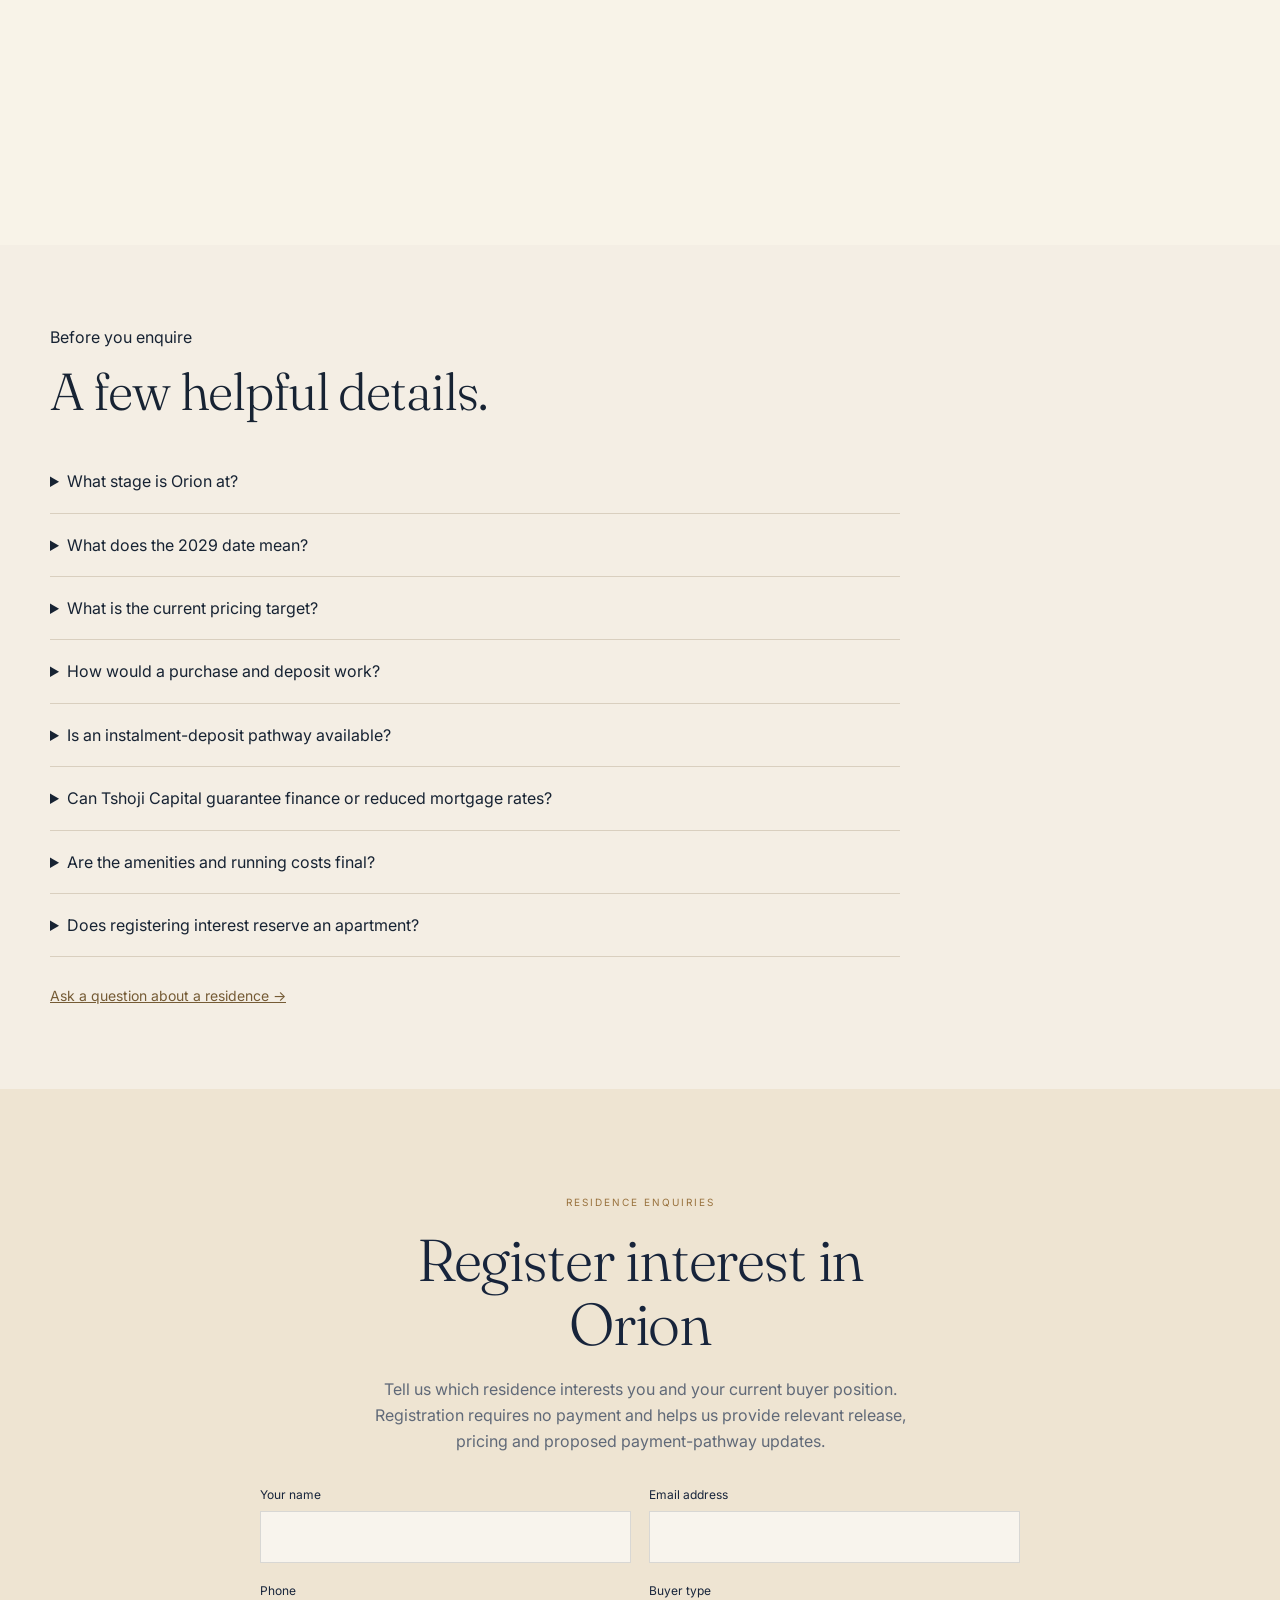
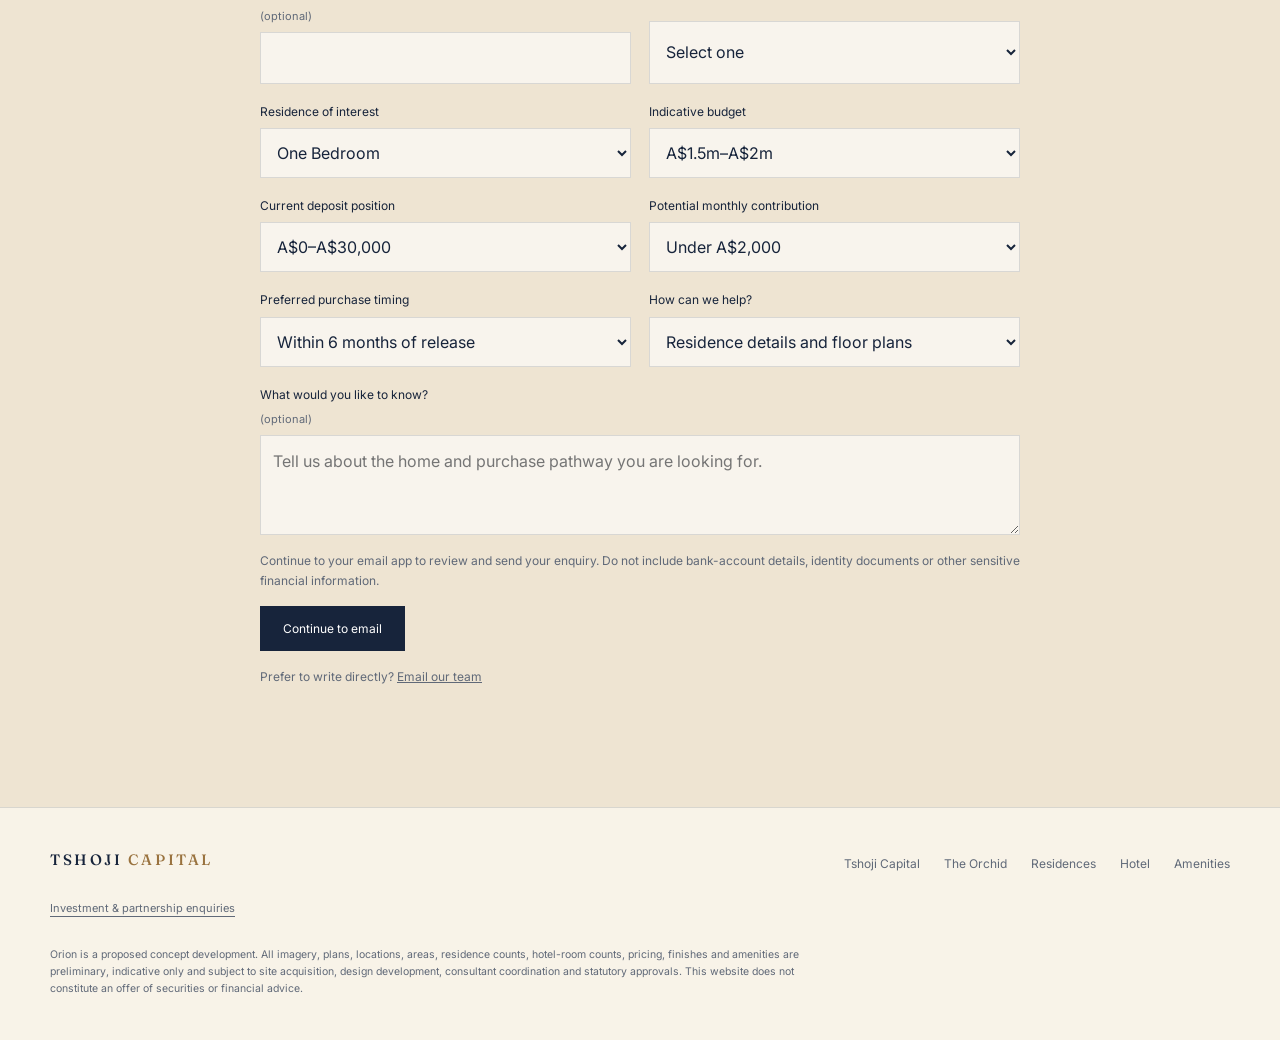
==== commit ebbd9f04: "Update buyer purchase and payment information" ====
--- a/orion.html
+++ b/orion.html
@@ -37,8 +37,8 @@
   <section id="amenities" class="amenities"><div class="wrap"><div class="section-head reveal"><span class="num">05</span><h2>Wellness, dining and life above the coast</h2></div><div class="amenity-grid reveal"><article class="amenity-card wide"><img src="assets/orion/amenity-pool-spa.webp" alt="Orion pool and spa" loading="lazy"><h3>Pool &amp; Spa</h3></article><article class="amenity-card"><img src="assets/orion/amenity-pilates-ocean-new.webp" alt="Orion ocean-facing Pilates studio" loading="lazy"><h3>Ocean Pilates</h3></article><article class="amenity-card"><img src="assets/orion/amenity-spa-treatment.webp" alt="Orion treatment suite" loading="lazy"><h3>Treatment Suites</h3></article><article class="amenity-card wide"><img src="assets/orion/amenity-restaurant.webp" alt="Orion destination restaurant" loading="lazy"><h3>Destination Dining</h3></article><article class="amenity-card wide"><img src="assets/orion/amenity-olympus.webp" alt="Orion Olympus rooftop" loading="lazy"><h3>Olympus Rooftop</h3></article><article class="amenity-card"><img src="assets/orion/amenity-bar.webp" alt="Orion signature bar" loading="lazy"><h3>Signature Bar</h3></article></div></div></section>
   <section id="plans" class="plans"><div class="wrap"><div class="section-head reveal"><span class="num">06</span><h2>Concept floor-plan collection</h2></div><p class="intro reveal">Select a floor plan to explore the layout in full, or open the matching plan directly from a residence above.</p><div class="plan-grid reveal"><article class="plan-card"><img src="assets/orion/plan-ground.webp" alt="Orion ground floor plan"><div class="plan-copy"><small>Arrival</small><h3>Ground Floor</h3></div></article><article class="plan-card"><img src="assets/orion/plan-hotel-standard.webp" alt="Standard hotel room plan"><div class="plan-copy"><small>Hotel</small><h3>Standard Room</h3></div></article><article class="plan-card"><img src="assets/orion/plan-hotel-premium-ocean.webp" alt="Premium ocean room plan"><div class="plan-copy"><small>Hotel</small><h3>Premium Ocean Room</h3></div></article><article class="plan-card" id="plan-residence-1br"><img src="assets/orion/plan-residence-1br.webp" alt="One-bedroom residence plan"><div class="plan-copy"><small>Residence</small><h3>One Bedroom</h3></div></article><article class="plan-card" id="plan-residence-2br"><img src="assets/orion/plan-residence-2br.webp" alt="Two-bedroom residence plan"><div class="plan-copy"><small>Residence</small><h3>Two Bedroom</h3></div></article><article class="plan-card" id="plan-residence-3br"><img src="assets/orion/plan-residence-3br.webp" alt="Three-bedroom residence plan"><div class="plan-copy"><small>Residence</small><h3>Three Bedroom</h3></div></article><article class="plan-card" id="plan-residence-premium"><img src="assets/orion/plan-residence-premium.webp" alt="Premium residence plan"><div class="plan-copy"><small>Residence</small><h3>Premium Residence</h3></div></article><article class="plan-card" id="plan-residence-sky"><img src="assets/orion/plan-residence-sky.webp" alt="Sky residence plan"><div class="plan-copy"><small>Residence</small><h3>Sky Residence</h3></div></article><article class="plan-card"><img src="assets/orion/plan-penthouse.webp" alt="Crown Penthouse plan"><div class="plan-copy"><small>The Crown</small><h3>Crown Penthouse</h3></div></article></div><p class="note">All plans are conceptual only and do not represent statutory dimensions, final layouts, structural coordination or construction documentation.</p></div></section>
   <section><div class="wrap"><div class="section-head reveal"><span class="num">07</span><h2>The Crown Penthouse</h2></div><div class="crown-grid reveal"><article class="crown-card"><img src="assets/orion/penthouse-great-room.webp" alt="Orion Crown Penthouse great room"><div class="crown-copy"><small>ARRIVAL &amp; ENTERTAINING</small><h3>A great room above the horizon</h3></div></article><article class="crown-card"><img src="assets/orion/penthouse-master.webp" alt="Orion Crown Penthouse primary bedroom"><div class="crown-copy"><small>PRIVATE RETREAT</small><h3>Quiet luxury at the crown</h3></div></article></div></div></section>
-  <section class="buyer-faq" id="buyer-questions"><div class="wrap"><div class="kicker">Before you enquire</div><h2>A few helpful details.</h2><div class="faq-list"><details><summary>What stage are the projects at?</summary><p>Orion and The Orchid are proposed concept developments. The designs are being developed and remain subject to site acquisition, consultant coordination and statutory approvals.</p></details><details><summary>What do the dates mean?</summary><p>The 2029 date shown for Orion is a target year, not a guaranteed completion or move-in date. Enquire for the latest project status before making any plans.</p></details><details><summary>How can I find the right residence?</summary><p>Explore the residence renders and concept floor plans, then tell us your preferred bedroom count and layout. You can request indicative pricing, further plan information and release updates through the enquiry form.</p></details><details><summary>Are the amenities and running costs final?</summary><p>The amenities shown are proposed. Access arrangements, service charges, body corporate levies and operating details are not finalised. Ask for the latest information on the residence you are considering.</p></details><details><summary>Does registering interest reserve an apartment?</summary><p>No. An enquiry is an expression of interest only; it does not reserve a residence, require a deposit or create a purchase contract.</p></details></div><a class="faq-link" href="#enquire">Ask a question about a residence &rarr;</a></div></section>
-  <section id="enquire" class="enquire"><div class="wrap reveal"><div class="eyebrow" style="color:var(--gold)">Residence enquiries</div><h2>Register interest in Orion</h2><p>Tell us which residence interests you. Ask about the proposed layouts, indicative pricing, amenities or future release updates.</p><form class="buyer-enquiry" data-project="Orion" action="mailto:contact@tshojicapital.com" method="get"><div class="enquiry-fields"><label>Your name<input name="name" autocomplete="name" maxlength="100" required></label><label>Email address<input name="email" type="email" autocomplete="email" maxlength="254" required></label><label>Phone <span>(optional)</span><input name="phone" type="tel" autocomplete="tel" maxlength="40"></label><label>Residence of interest<select name="interest"><option>One Bedroom</option><option>Two Bedroom</option><option>Three Bedroom</option><option>Premium Residence</option><option>Sky Residence</option><option>Crown Penthouse</option><option>Help me choose</option></select></label><label>How can we help?<select name="request"><option>Residence details and floor plans</option><option>Indicative pricing</option><option>Project and release updates</option><option>Amenities and services</option><option>Arrange a conversation</option></select></label><label class="enquiry-message">What would you like to know? <span>(optional)</span><textarea name="message" rows="3" maxlength="1500" placeholder="Tell us about the home you are looking for."></textarea></label></div><p class="enquiry-help">Continue to your email app to review and send your enquiry. Your details are included in the email you send.</p><button class="btn enquiry-submit" type="submit">Continue to email</button><p class="enquiry-status" role="status" aria-live="polite"></p><p class="enquiry-direct">Prefer to write directly? <a href="mailto:contact@tshojicapital.com?subject=Orion%20residence%20enquiry">Email our team</a></p></form></div></section>
+  <section class="buyer-faq" id="buyer-questions"><div class="wrap"><div class="kicker">Before you enquire</div><h2>A few helpful details.</h2><div class="faq-list"><details><summary>What stage is Orion at?</summary><p>Orion is a proposed concept development. The design is being developed and remains subject to site acquisition, consultant coordination, funding and statutory approvals.</p></details><details><summary>What does the 2029 date mean?</summary><p>2029 is Orion’s indicative target year, not a guaranteed completion or move-in date. Enquire for the latest project status before making any plans.</p></details><details><summary>What is the current pricing target?</summary><p>Orion’s current concept-level starting-price target is approximately A$1.6 million. No formal price list has been released; final prices will depend on the site, approved design, cost plan, valuation and release terms.</p></details><details><summary>How would a purchase and deposit work?</summary><p>Registration is the first step only. A purchase would occur after a formal release, required disclosure and a written off-the-plan contract. Any future part-payments or deposit would be paid directly to an approved trust account under the contract—not to Tshoji Capital through this website.</p></details><details><summary>Is an instalment-deposit pathway available?</summary><p>A structured pathway is being assessed for qualified buyers, potentially beginning with A$30,000 to A$100,000 and continuing through monthly contributions toward the contractual deposit. For context, 10% of A$1.6 million is A$160,000. Final terms require legal, project and lender approval and have not been released.</p></details><details><summary>Can Tshoji Capital guarantee finance or reduced mortgage rates?</summary><p>No. Tshoji Capital is not a lender or mortgage broker. Any future introduction, contribution or assistance program would be separately documented and subject to availability, eligibility, independent advice, responsible-lending assessment and approval by an appropriately licensed provider.</p></details><details><summary>Are the amenities and running costs final?</summary><p>The amenities shown are proposed. Access arrangements, service charges, body corporate levies and operating details are not finalised. Ask for the latest information on the residence you are considering.</p></details><details><summary>Does registering interest reserve an apartment?</summary><p>No. An enquiry is an expression of interest only; it does not reserve a residence, require a deposit or create a purchase contract.</p></details></div><a class="faq-link" href="#enquire">Ask a question about a residence &rarr;</a></div></section>
+  <section id="enquire" class="enquire"><div class="wrap reveal"><div class="eyebrow" style="color:var(--gold)">Residence enquiries</div><h2>Register interest in Orion</h2><p>Tell us which residence interests you and your current buyer position. Registration requires no payment and helps us provide relevant release, pricing and proposed payment-pathway updates.</p><form class="buyer-enquiry" data-project="Orion" action="mailto:contact@tshojicapital.com" method="get"><div class="enquiry-fields"><label>Your name<input name="name" autocomplete="name" maxlength="100" required></label><label>Email address<input name="email" type="email" autocomplete="email" maxlength="254" required></label><label>Phone <span>(optional)</span><input name="phone" type="tel" autocomplete="tel" maxlength="40"></label><label>Buyer type<select name="buyer_type" required><option value="">Select one</option><option>First-home buyer</option><option>Owner-occupier</option><option>Downsizer</option><option>Property investor</option><option>Still exploring</option></select></label><label>Residence of interest<select name="interest"><option>One Bedroom</option><option>Two Bedroom</option><option>Three Bedroom</option><option>Premium Residence</option><option>Sky Residence</option><option>Crown Penthouse</option><option>Help me choose</option></select></label><label>Indicative budget<select name="budget"><option>A$1.5m–A$2m</option><option>A$2m–A$3m</option><option>A$3m–A$5m</option><option>A$5m+</option><option>Not decided</option></select></label><label>Current deposit position<select name="deposit"><option>A$0–A$30,000</option><option>A$30,000–A$60,000</option><option>A$60,000–A$100,000</option><option>A$100,000–A$160,000</option><option>A$160,000+</option><option>Prefer to discuss</option></select></label><label>Potential monthly contribution<select name="monthly"><option>Under A$2,000</option><option>A$2,000–A$5,000</option><option>A$5,000–A$10,000</option><option>A$10,000+</option><option>Prefer to discuss</option></select></label><label>Preferred purchase timing<select name="timing"><option>Within 6 months of release</option><option>6–12 months after release</option><option>1–2 years</option><option>More than 2 years</option><option>Project updates only</option></select></label><label>How can we help?<select name="request"><option>Residence details and floor plans</option><option>Indicative pricing</option><option>Proposed instalment-deposit pathway</option><option>Finance introduction when available</option><option>Project and release updates</option><option>Amenities and services</option><option>Arrange a conversation</option></select></label><label class="enquiry-message">What would you like to know? <span>(optional)</span><textarea name="message" rows="3" maxlength="1500" placeholder="Tell us about the home and purchase pathway you are looking for."></textarea></label></div><p class="enquiry-help">Continue to your email app to review and send your enquiry. Do not include bank-account details, identity documents or other sensitive financial information.</p><button class="btn enquiry-submit" type="submit">Continue to email</button><p class="enquiry-status" role="status" aria-live="polite"></p><p class="enquiry-direct">Prefer to write directly? <a href="mailto:contact@tshojicapital.com?subject=Orion%20residence%20enquiry">Email our team</a></p></form></div></section>
   </main><nav class="mobile-enquiry-bar" aria-label="Residence shortcuts"><a href="#residences">Explore plans</a><a href="#enquire">Enquire about Orion</a></nav>
   <footer><div class="wrap"><div class="footer-row"><a class="brand" href="index.html">TSHOJI <span>CAPITAL</span></a><ul class="footer-links"><li><a href="index.html">Tshoji Capital</a></li><li><a href="the-orchid.html">The Orchid</a></li><li><a href="#residences">Residences</a></li><li><a href="#hotel">Hotel</a></li><li><a href="#amenities">Amenities</a></li></ul></div><a class="partner-enquiry" href="mailto:contact@tshojicapital.com?subject=Investment%20%26%20partnership%20enquiry&amp;body=Please%20contact%20me%20to%20discuss%20investment%20or%20partnership%20opportunities.%0A%0AName%3A%0ACompany%3A%0APhone%3A%0AProject%20of%20interest%3A">Investment &amp; partnership enquiries</a><p class="legal">Orion is a proposed concept development. All imagery, plans, locations, areas, residence counts, hotel-room counts, pricing, finishes and amenities are preliminary, indicative only and subject to site acquisition, design development, consultant coordination and statutory approvals. This website does not constitute an offer of securities or financial advice.</p></div></footer>
   <script>(function(){var n=document.querySelectorAll('.reveal');if(!('IntersectionObserver'in window)){n.forEach(function(x){x.classList.add('in')});return}n.forEach(function(x){x.classList.add('reveal-pending')});var o=new IntersectionObserver(function(e){e.forEach(function(x){if(x.isIntersecting){x.target.classList.add('in');o.unobserve(x.target)}})},{threshold:0,rootMargin:'0px'});n.forEach(function(x){o.observe(x)})})();</script><script src="assets/site-enhancements.js"></script>
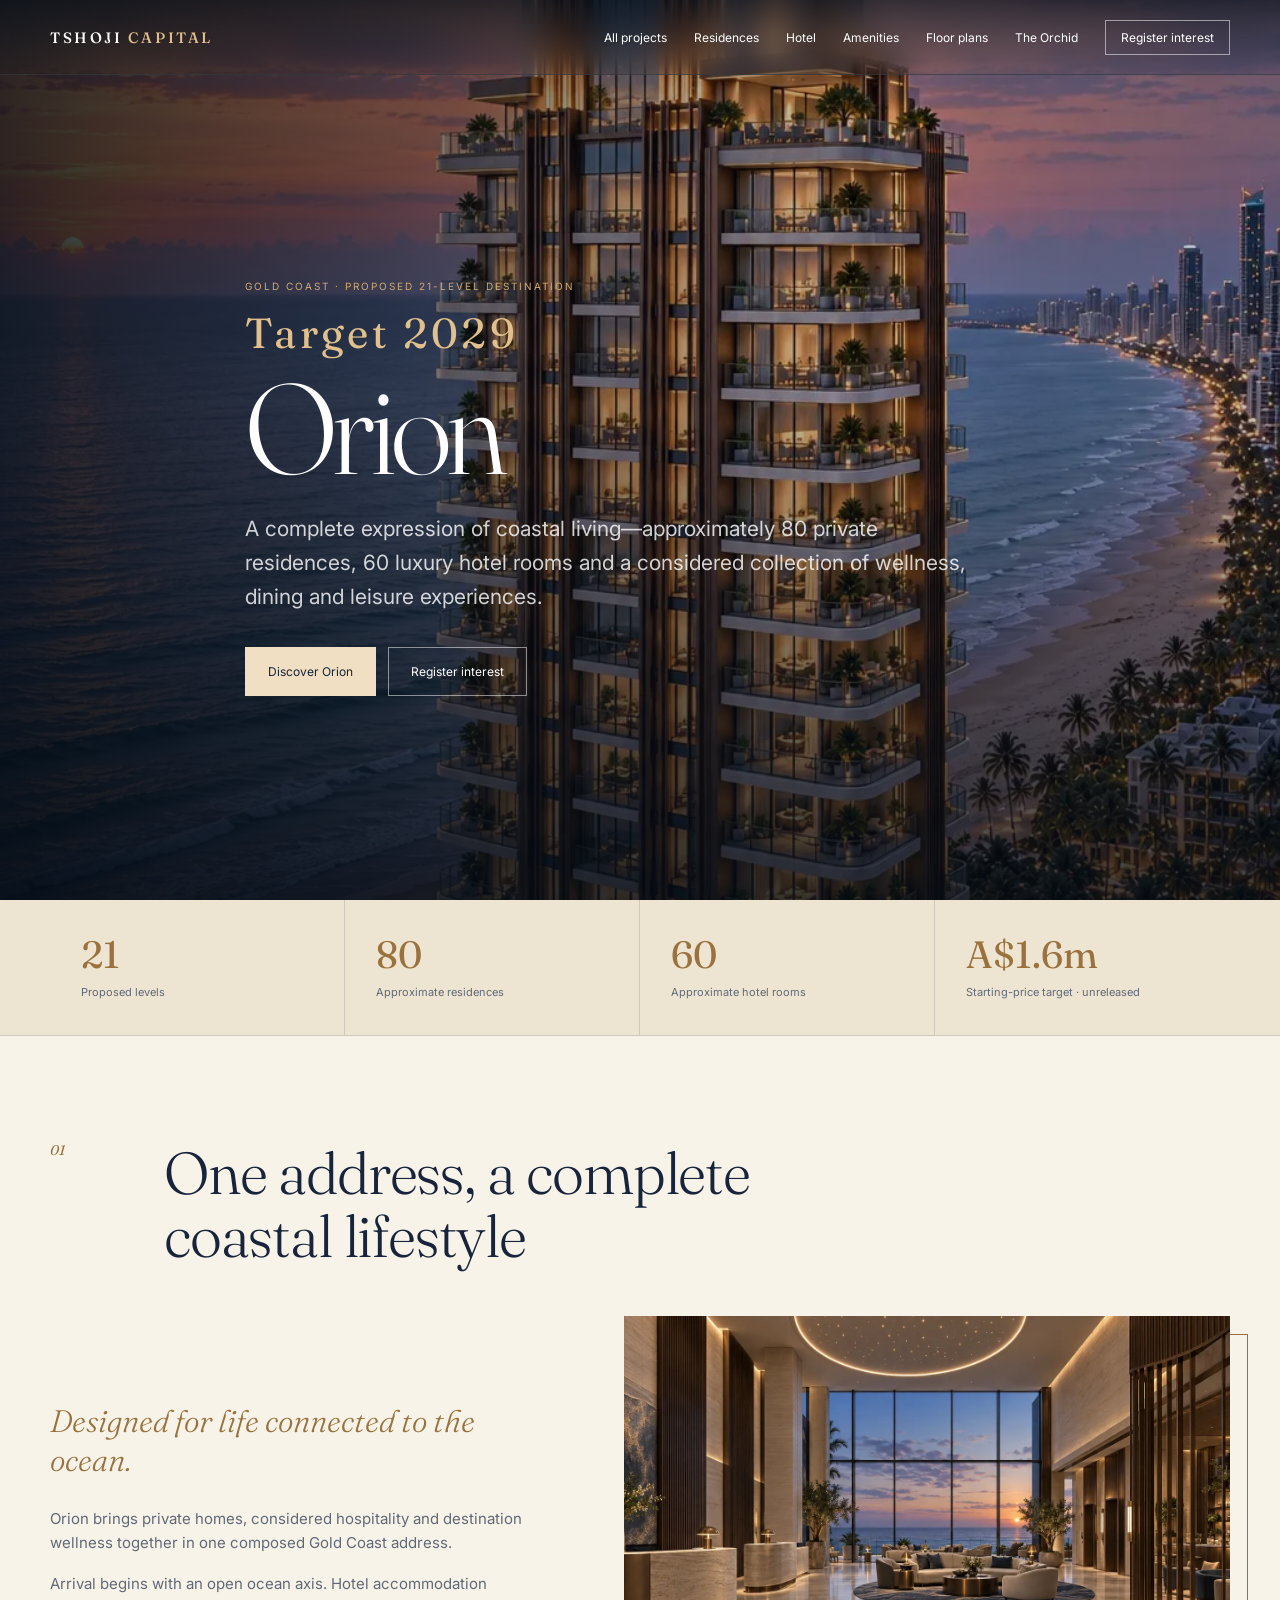
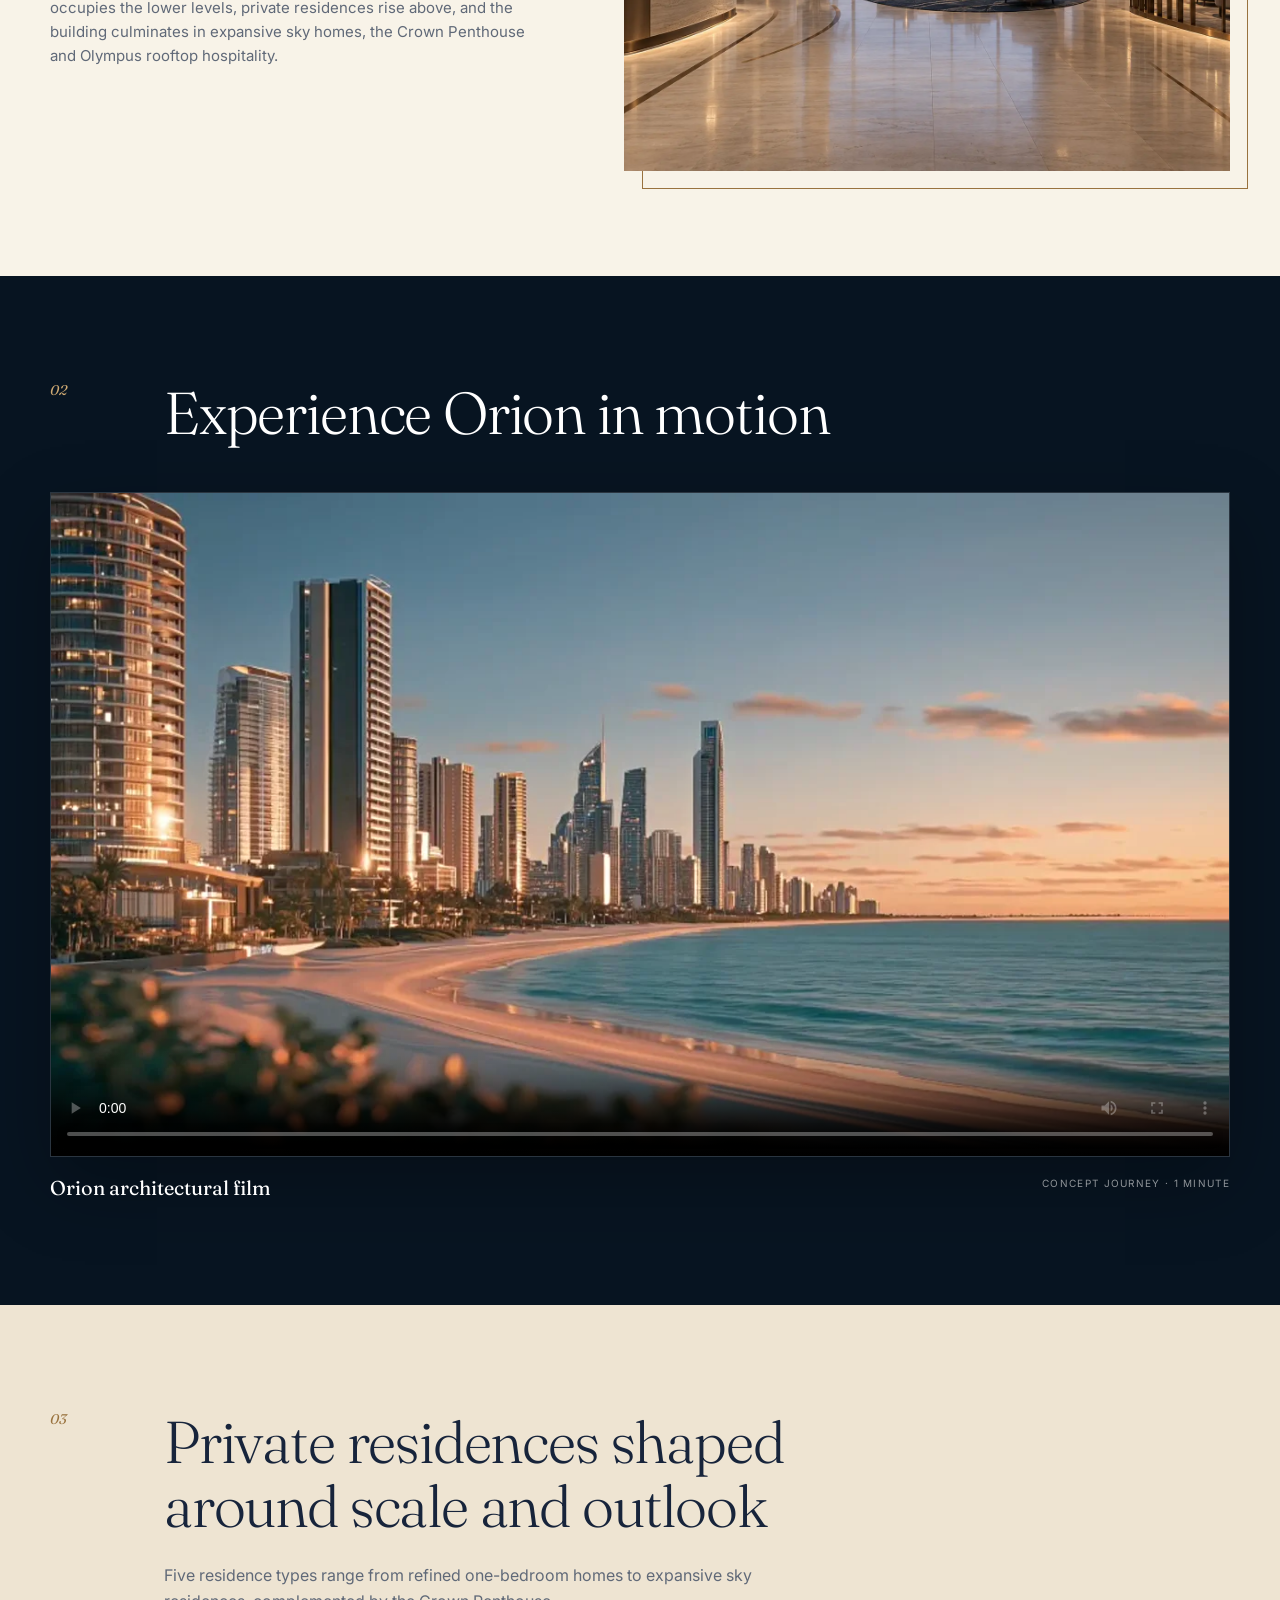
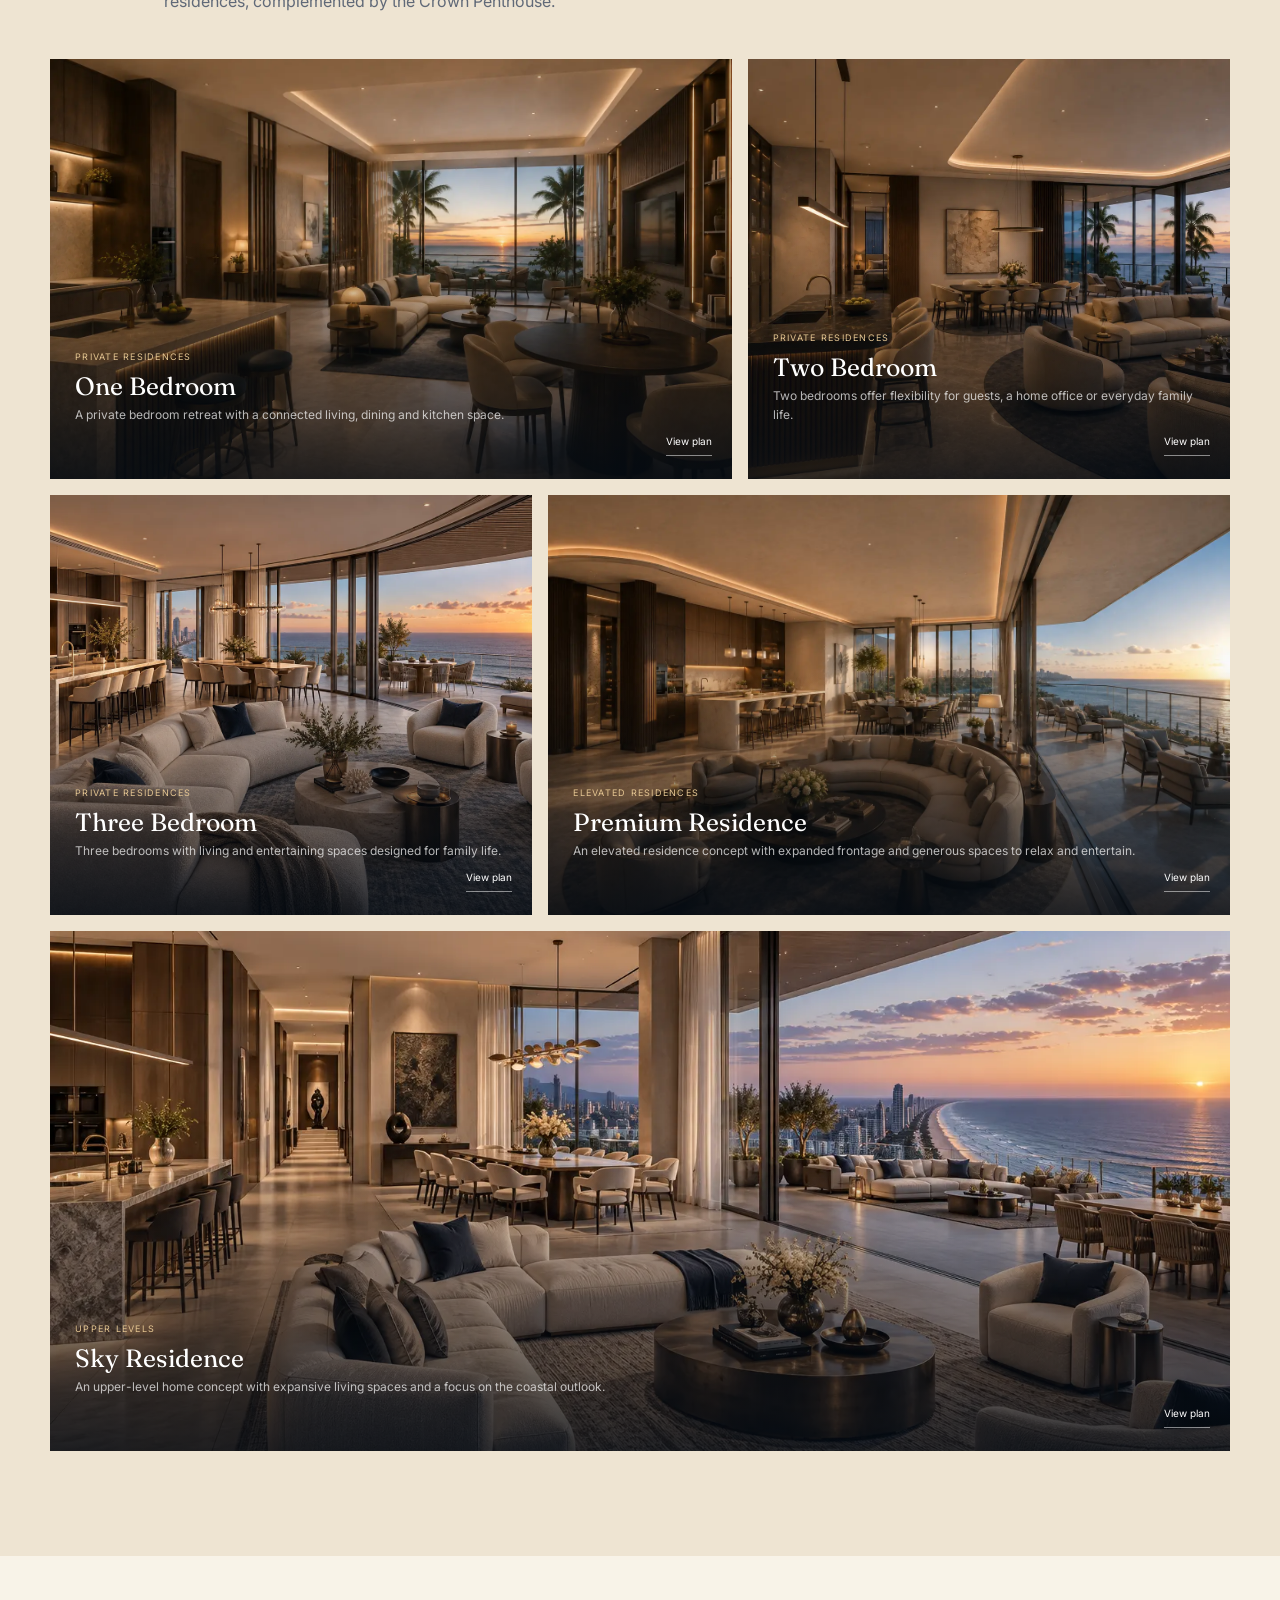
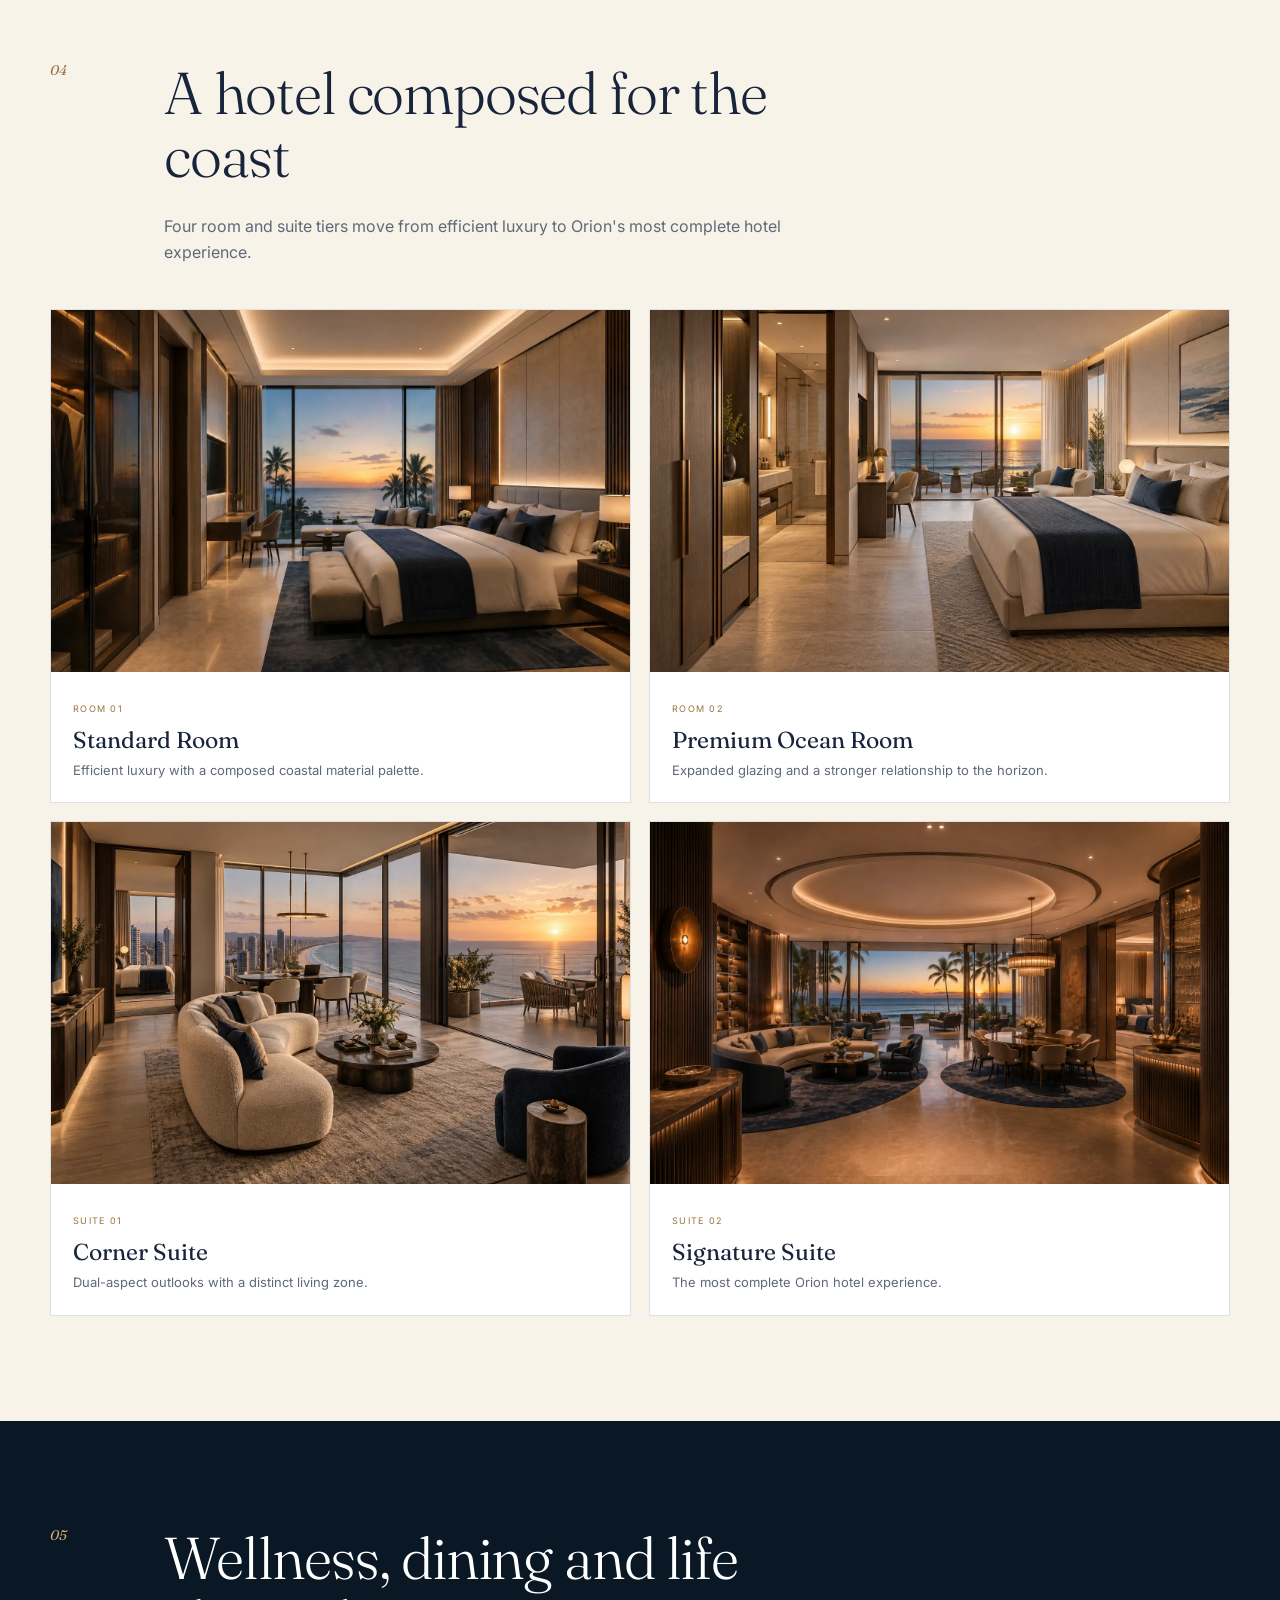
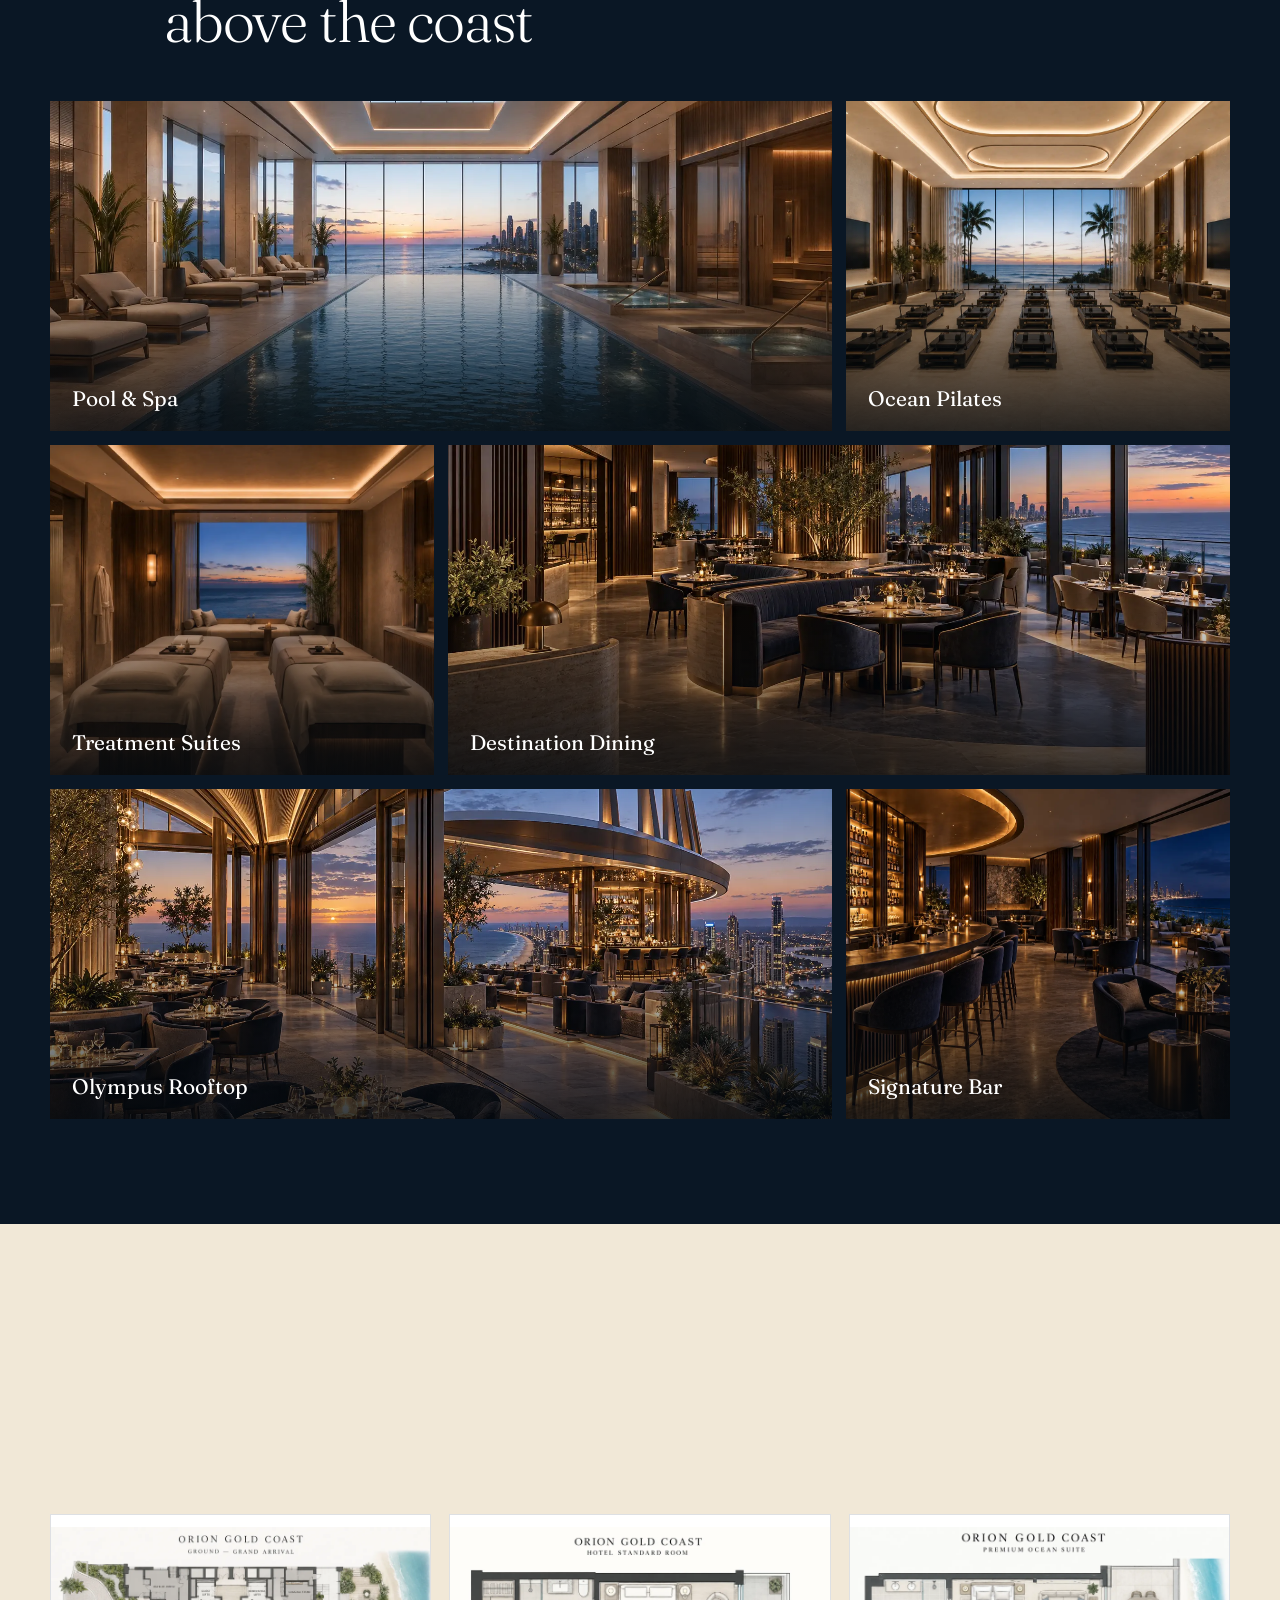
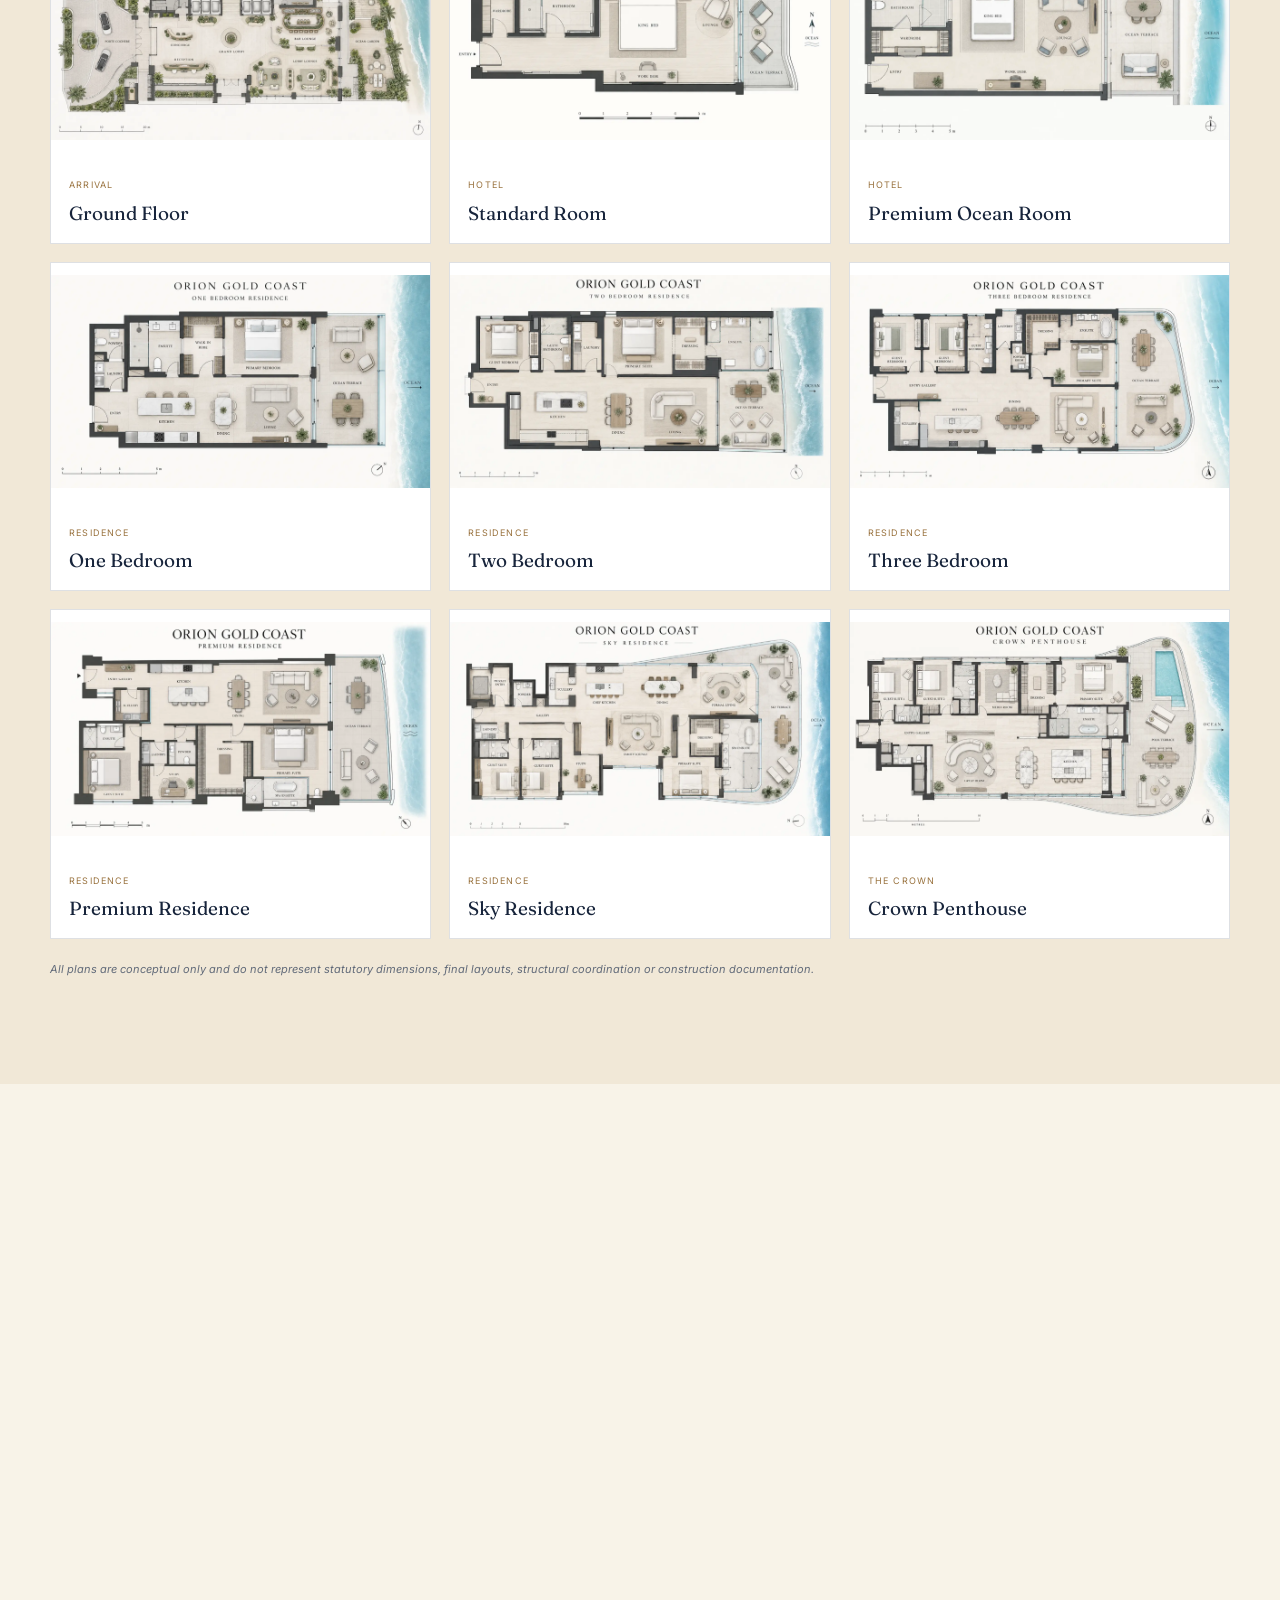
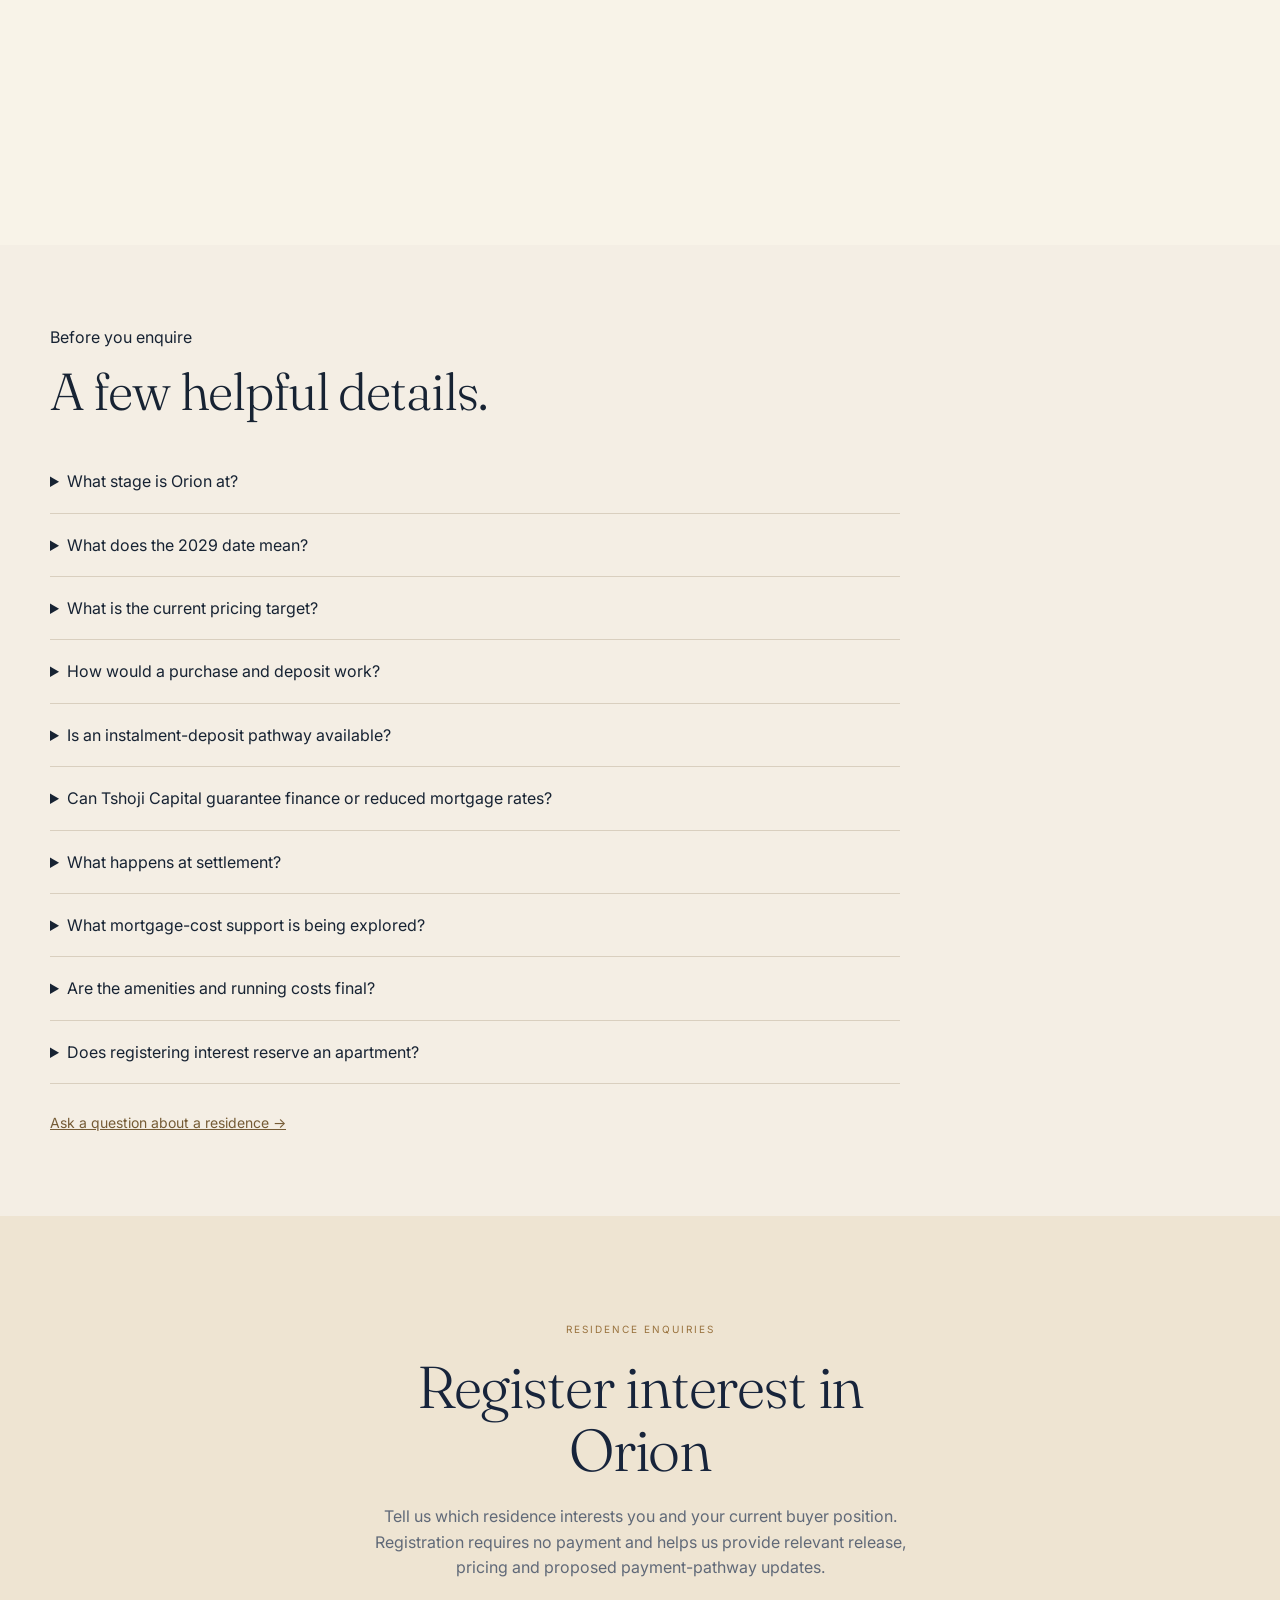
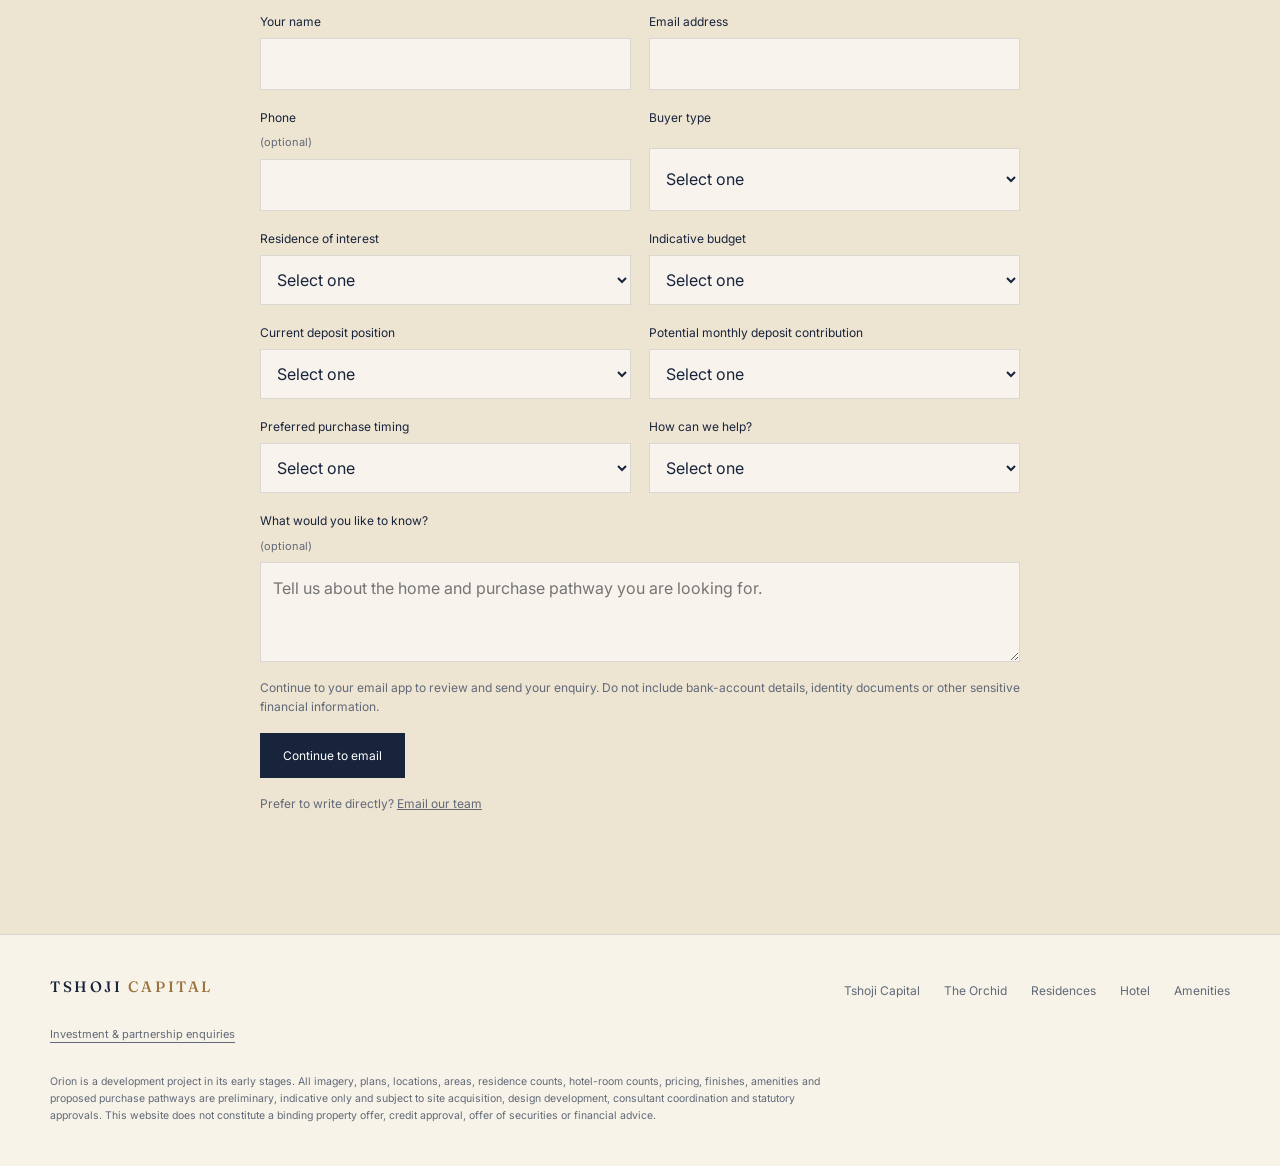
==== commit 3aadbcac: "Correct buyer wording, form defaults and purchase information" ====
--- a/orion.html
+++ b/orion.html
@@ -28,8 +28,8 @@
   <a class="skip-link" href="#main-content">Skip to content</a>
   <nav class="nav"><div class="wrap nav-inner"><a class="brand" href="index.html">TSHOJI <span>CAPITAL</span></a><ul class="nav-links"><li><a href="index.html">All projects</a></li><li><a href="#residences">Residences</a></li><li><a href="#hotel">Hotel</a></li><li><a href="#amenities">Amenities</a></li><li><a href="#plans">Floor plans</a></li><li><a href="the-orchid.html">The Orchid</a></li><li><a class="nav-cta" href="#enquire">Register interest</a></li></ul></div></nav>
   <main id="main-content">
-  <header class="hero"><img src="assets/orion/orion-exterior-hero.webp" alt="Orion rising beside the Gold Coast at sunset"><div class="wrap hero-copy"><div class="eyebrow">Gold Coast · Proposed 21-level destination</div><div class="hero-year">2029</div><h1>Orion</h1><p>A complete expression of coastal living—approximately 80 private residences, 60 luxury hotel rooms and a considered collection of wellness, dining and leisure experiences.</p><div class="hero-actions"><a class="btn fill" href="#vision">Discover Orion</a><a class="btn" href="#enquire">Register interest</a></div></div></header>
-  <div class="stats"><div class="wrap stats-grid"><div class="stat"><strong>21</strong><span>Proposed levels</span></div><div class="stat"><strong>80</strong><span>Approximate residences</span></div><div class="stat"><strong>60</strong><span>Luxury hotel rooms</span></div><div class="stat"><strong>From $1.6m</strong><span>Indicative residence pricing</span></div></div></div>
+  <header class="hero"><img src="assets/orion/orion-exterior-hero.webp" alt="Orion rising beside the Gold Coast at sunset"><div class="wrap hero-copy"><div class="eyebrow">Gold Coast · Proposed 21-level destination</div><div class="hero-year">Target 2029</div><h1>Orion</h1><p>A complete expression of coastal living—approximately 80 private residences, 60 luxury hotel rooms and a considered collection of wellness, dining and leisure experiences.</p><div class="hero-actions"><a class="btn fill" href="#vision">Discover Orion</a><a class="btn" href="#enquire">Register interest</a></div></div></header>
+  <div class="stats"><div class="wrap stats-grid"><div class="stat"><strong>21</strong><span>Proposed levels</span></div><div class="stat"><strong>80</strong><span>Approximate residences</span></div><div class="stat"><strong>60</strong><span>Approximate hotel rooms</span></div><div class="stat"><strong>A$1.6m</strong><span>Starting-price target · unreleased</span></div></div></div>
   <section id="vision"><div class="wrap"><div class="section-head reveal"><span class="num">01</span><h2>One address, a complete coastal lifestyle</h2></div><div class="vision-grid reveal"><div class="vision-copy"><blockquote>Designed for life connected to the ocean.</blockquote><p>Orion brings private homes, considered hospitality and destination wellness together in one composed Gold Coast address.</p><p>Arrival begins with an open ocean axis. Hotel accommodation occupies the lower levels, private residences rise above, and the building culminates in expansive sky homes, the Crown Penthouse and Olympus rooftop hospitality.</p></div><div class="vision-image"><img src="assets/orion/arrival-lobby.webp" alt="Orion ocean-axis lobby"></div></div></div></section>
   <section class="film"><div class="wrap"><div class="section-head reveal"><span class="num">02</span><h2>Experience Orion in motion</h2></div><div class="film-frame reveal"><video controls playsinline preload="metadata" poster="assets/video/orion-film-poster.webp"><source src="assets/video/orion-film.mp4" type="video/mp4">Your browser does not support embedded video. <a href="assets/video/orion-film.mp4">Watch the Orion film</a>.</video></div><div class="film-meta"><strong>Orion architectural film</strong><span>Concept journey · 1 minute</span></div></div></section>
   <section id="residences" class="residences"><div class="wrap"><div class="section-head reveal"><span class="num">03</span><h2>Private residences shaped around scale and outlook</h2></div><p class="intro reveal">Five residence types range from refined one-bedroom homes to expansive sky residences, complemented by the Crown Penthouse.</p><div class="res-grid reveal"><article class="res-card"><img src="assets/orion/residence-1br.webp" alt="Orion one-bedroom residence" loading="lazy"><div class="res-copy"><small>Private residences</small><h3>One Bedroom</h3><p>A private bedroom retreat with a connected living, dining and kitchen space.</p></div><a class="plan-link" href="#plan-residence-1br" data-plan-target="plan-residence-1br">View plan</a></article><article class="res-card"><img src="assets/orion/residence-2br.webp" alt="Orion two-bedroom residence" loading="lazy"><div class="res-copy"><small>Private residences</small><h3>Two Bedroom</h3><p>Two bedrooms offer flexibility for guests, a home office or everyday family life.</p></div><a class="plan-link" href="#plan-residence-2br" data-plan-target="plan-residence-2br">View plan</a></article><article class="res-card"><img src="assets/orion/residence-3br.webp" alt="Orion three-bedroom residence" loading="lazy"><div class="res-copy"><small>Private residences</small><h3>Three Bedroom</h3><p>Three bedrooms with living and entertaining spaces designed for family life.</p></div><a class="plan-link" href="#plan-residence-3br" data-plan-target="plan-residence-3br">View plan</a></article><article class="res-card"><img src="assets/orion/residence-premium.webp" alt="Orion premium residence" loading="lazy"><div class="res-copy"><small>Elevated residences</small><h3>Premium Residence</h3><p>An elevated residence concept with expanded frontage and generous spaces to relax and entertain.</p></div><a class="plan-link" href="#plan-residence-premium" data-plan-target="plan-residence-premium">View plan</a></article><article class="res-card"><img src="assets/orion/residence-sky.webp" alt="Orion sky residence" loading="lazy"><div class="res-copy"><small>Upper levels</small><h3>Sky Residence</h3><p>An upper-level home concept with expansive living spaces and a focus on the coastal outlook.</p></div><a class="plan-link" href="#plan-residence-sky" data-plan-target="plan-residence-sky">View plan</a></article></div></div></section>
@@ -37,9 +37,9 @@
   <section id="amenities" class="amenities"><div class="wrap"><div class="section-head reveal"><span class="num">05</span><h2>Wellness, dining and life above the coast</h2></div><div class="amenity-grid reveal"><article class="amenity-card wide"><img src="assets/orion/amenity-pool-spa.webp" alt="Orion pool and spa" loading="lazy"><h3>Pool &amp; Spa</h3></article><article class="amenity-card"><img src="assets/orion/amenity-pilates-ocean-new.webp" alt="Orion ocean-facing Pilates studio" loading="lazy"><h3>Ocean Pilates</h3></article><article class="amenity-card"><img src="assets/orion/amenity-spa-treatment.webp" alt="Orion treatment suite" loading="lazy"><h3>Treatment Suites</h3></article><article class="amenity-card wide"><img src="assets/orion/amenity-restaurant.webp" alt="Orion destination restaurant" loading="lazy"><h3>Destination Dining</h3></article><article class="amenity-card wide"><img src="assets/orion/amenity-olympus.webp" alt="Orion Olympus rooftop" loading="lazy"><h3>Olympus Rooftop</h3></article><article class="amenity-card"><img src="assets/orion/amenity-bar.webp" alt="Orion signature bar" loading="lazy"><h3>Signature Bar</h3></article></div></div></section>
   <section id="plans" class="plans"><div class="wrap"><div class="section-head reveal"><span class="num">06</span><h2>Concept floor-plan collection</h2></div><p class="intro reveal">Select a floor plan to explore the layout in full, or open the matching plan directly from a residence above.</p><div class="plan-grid reveal"><article class="plan-card"><img src="assets/orion/plan-ground.webp" alt="Orion ground floor plan"><div class="plan-copy"><small>Arrival</small><h3>Ground Floor</h3></div></article><article class="plan-card"><img src="assets/orion/plan-hotel-standard.webp" alt="Standard hotel room plan"><div class="plan-copy"><small>Hotel</small><h3>Standard Room</h3></div></article><article class="plan-card"><img src="assets/orion/plan-hotel-premium-ocean.webp" alt="Premium ocean room plan"><div class="plan-copy"><small>Hotel</small><h3>Premium Ocean Room</h3></div></article><article class="plan-card" id="plan-residence-1br"><img src="assets/orion/plan-residence-1br.webp" alt="One-bedroom residence plan"><div class="plan-copy"><small>Residence</small><h3>One Bedroom</h3></div></article><article class="plan-card" id="plan-residence-2br"><img src="assets/orion/plan-residence-2br.webp" alt="Two-bedroom residence plan"><div class="plan-copy"><small>Residence</small><h3>Two Bedroom</h3></div></article><article class="plan-card" id="plan-residence-3br"><img src="assets/orion/plan-residence-3br.webp" alt="Three-bedroom residence plan"><div class="plan-copy"><small>Residence</small><h3>Three Bedroom</h3></div></article><article class="plan-card" id="plan-residence-premium"><img src="assets/orion/plan-residence-premium.webp" alt="Premium residence plan"><div class="plan-copy"><small>Residence</small><h3>Premium Residence</h3></div></article><article class="plan-card" id="plan-residence-sky"><img src="assets/orion/plan-residence-sky.webp" alt="Sky residence plan"><div class="plan-copy"><small>Residence</small><h3>Sky Residence</h3></div></article><article class="plan-card"><img src="assets/orion/plan-penthouse.webp" alt="Crown Penthouse plan"><div class="plan-copy"><small>The Crown</small><h3>Crown Penthouse</h3></div></article></div><p class="note">All plans are conceptual only and do not represent statutory dimensions, final layouts, structural coordination or construction documentation.</p></div></section>
   <section><div class="wrap"><div class="section-head reveal"><span class="num">07</span><h2>The Crown Penthouse</h2></div><div class="crown-grid reveal"><article class="crown-card"><img src="assets/orion/penthouse-great-room.webp" alt="Orion Crown Penthouse great room"><div class="crown-copy"><small>ARRIVAL &amp; ENTERTAINING</small><h3>A great room above the horizon</h3></div></article><article class="crown-card"><img src="assets/orion/penthouse-master.webp" alt="Orion Crown Penthouse primary bedroom"><div class="crown-copy"><small>PRIVATE RETREAT</small><h3>Quiet luxury at the crown</h3></div></article></div></div></section>
-  <section class="buyer-faq" id="buyer-questions"><div class="wrap"><div class="kicker">Before you enquire</div><h2>A few helpful details.</h2><div class="faq-list"><details><summary>What stage is Orion at?</summary><p>Orion is a proposed concept development. The design is being developed and remains subject to site acquisition, consultant coordination, funding and statutory approvals.</p></details><details><summary>What does the 2029 date mean?</summary><p>2029 is Orion’s indicative target year, not a guaranteed completion or move-in date. Enquire for the latest project status before making any plans.</p></details><details><summary>What is the current pricing target?</summary><p>Orion’s current concept-level starting-price target is approximately A$1.6 million. No formal price list has been released; final prices will depend on the site, approved design, cost plan, valuation and release terms.</p></details><details><summary>How would a purchase and deposit work?</summary><p>Registration is the first step only. A purchase would occur after a formal release, required disclosure and a written off-the-plan contract. Any future part-payments or deposit would be paid directly to an approved trust account under the contract—not to Tshoji Capital through this website.</p></details><details><summary>Is an instalment-deposit pathway available?</summary><p>A structured pathway is being assessed for qualified buyers, potentially beginning with A$30,000 to A$100,000 and continuing through monthly contributions toward the contractual deposit. For context, 10% of A$1.6 million is A$160,000. Final terms require legal, project and lender approval and have not been released.</p></details><details><summary>Can Tshoji Capital guarantee finance or reduced mortgage rates?</summary><p>No. Tshoji Capital is not a lender or mortgage broker. Any future introduction, contribution or assistance program would be separately documented and subject to availability, eligibility, independent advice, responsible-lending assessment and approval by an appropriately licensed provider.</p></details><details><summary>Are the amenities and running costs final?</summary><p>The amenities shown are proposed. Access arrangements, service charges, body corporate levies and operating details are not finalised. Ask for the latest information on the residence you are considering.</p></details><details><summary>Does registering interest reserve an apartment?</summary><p>No. An enquiry is an expression of interest only; it does not reserve a residence, require a deposit or create a purchase contract.</p></details></div><a class="faq-link" href="#enquire">Ask a question about a residence &rarr;</a></div></section>
-  <section id="enquire" class="enquire"><div class="wrap reveal"><div class="eyebrow" style="color:var(--gold)">Residence enquiries</div><h2>Register interest in Orion</h2><p>Tell us which residence interests you and your current buyer position. Registration requires no payment and helps us provide relevant release, pricing and proposed payment-pathway updates.</p><form class="buyer-enquiry" data-project="Orion" action="mailto:contact@tshojicapital.com" method="get"><div class="enquiry-fields"><label>Your name<input name="name" autocomplete="name" maxlength="100" required></label><label>Email address<input name="email" type="email" autocomplete="email" maxlength="254" required></label><label>Phone <span>(optional)</span><input name="phone" type="tel" autocomplete="tel" maxlength="40"></label><label>Buyer type<select name="buyer_type" required><option value="">Select one</option><option>First-home buyer</option><option>Owner-occupier</option><option>Downsizer</option><option>Property investor</option><option>Still exploring</option></select></label><label>Residence of interest<select name="interest"><option>One Bedroom</option><option>Two Bedroom</option><option>Three Bedroom</option><option>Premium Residence</option><option>Sky Residence</option><option>Crown Penthouse</option><option>Help me choose</option></select></label><label>Indicative budget<select name="budget"><option>A$1.5m–A$2m</option><option>A$2m–A$3m</option><option>A$3m–A$5m</option><option>A$5m+</option><option>Not decided</option></select></label><label>Current deposit position<select name="deposit"><option>A$0–A$30,000</option><option>A$30,000–A$60,000</option><option>A$60,000–A$100,000</option><option>A$100,000–A$160,000</option><option>A$160,000+</option><option>Prefer to discuss</option></select></label><label>Potential monthly contribution<select name="monthly"><option>Under A$2,000</option><option>A$2,000–A$5,000</option><option>A$5,000–A$10,000</option><option>A$10,000+</option><option>Prefer to discuss</option></select></label><label>Preferred purchase timing<select name="timing"><option>Within 6 months of release</option><option>6–12 months after release</option><option>1–2 years</option><option>More than 2 years</option><option>Project updates only</option></select></label><label>How can we help?<select name="request"><option>Residence details and floor plans</option><option>Indicative pricing</option><option>Proposed instalment-deposit pathway</option><option>Finance introduction when available</option><option>Project and release updates</option><option>Amenities and services</option><option>Arrange a conversation</option></select></label><label class="enquiry-message">What would you like to know? <span>(optional)</span><textarea name="message" rows="3" maxlength="1500" placeholder="Tell us about the home and purchase pathway you are looking for."></textarea></label></div><p class="enquiry-help">Continue to your email app to review and send your enquiry. Do not include bank-account details, identity documents or other sensitive financial information.</p><button class="btn enquiry-submit" type="submit">Continue to email</button><p class="enquiry-status" role="status" aria-live="polite"></p><p class="enquiry-direct">Prefer to write directly? <a href="mailto:contact@tshojicapital.com?subject=Orion%20residence%20enquiry">Email our team</a></p></form></div></section>
+  <section class="buyer-faq" id="buyer-questions"><div class="wrap"><div class="kicker">Before you enquire</div><h2>A few helpful details.</h2><div class="faq-list"><details><summary>What stage is Orion at?</summary><p>Orion is a development project in its early stages. The design is being developed and remains subject to site acquisition, consultant coordination, funding and statutory approvals.</p></details><details><summary>What does the 2029 date mean?</summary><p>2029 is Orion’s indicative target year, not a guaranteed completion or move-in date. Enquire for the latest project status before making any plans.</p></details><details><summary>What is the current pricing target?</summary><p>Orion’s current concept-level starting-price target is approximately A$1.6 million. No formal price list has been released; final prices will depend on the site, approved design, cost plan, valuation and release terms.</p></details><details><summary>How would a purchase and deposit work?</summary><p>Registration is the first step only. A purchase would occur after a formal release, required disclosure and a written off-the-plan contract. Any future part-payments or deposit would be paid directly to a legally compliant trust account under the contract—not to Tshoji Capital through this website.</p></details><details><summary>Is an instalment-deposit pathway available?</summary><p>A structured pathway is being assessed for qualified buyers, with an illustrative initial contribution of A$30,000 to A$100,000 and continuing through monthly contributions toward the contractual deposit. For context, 10% of A$1.6 million is A$160,000. Final terms require legal, project and lender approval and have not been released.</p></details><details><summary>Can Tshoji Capital guarantee finance or reduced mortgage rates?</summary><p>No. Home-loan approval and interest rates are determined by the lender. Tshoji Capital does not provide credit assistance. Any future finance introduction or company-funded mortgage-cost assistance would be separately documented and subject to availability, eligibility, independent advice, responsible-lending assessment and approval by an appropriately licensed provider.</p></details><details><summary>What happens at settlement?</summary><p>Under a future purchase contract, the deposit would form part of the purchase price. The remaining balance and applicable costs would be payable at settlement, using the buyer’s funds and any approved finance. Contract dates, adjustments, duty and other costs must be reviewed with the buyer’s independent solicitor.</p></details><details><summary>What mortgage-cost support is being explored?</summary><p>We are exploring a separately funded, capped contribution toward eligible buyers’ mortgage costs during the first one to two years after settlement. This is a proposed program, not a released offer or a guaranteed reduction in a lender’s interest rate. Eligibility, contribution limits, duration and funding must be agreed and disclosed in writing before any offer is made.</p></details><details><summary>Are the amenities and running costs final?</summary><p>The amenities shown are proposed. Access arrangements, service charges, body corporate levies and operating details are not finalised. Ask for the latest information on the residence you are considering.</p></details><details><summary>Does registering interest reserve an apartment?</summary><p>No. An enquiry is an expression of interest only; it does not reserve a residence, require a deposit or create a purchase contract.</p></details></div><a class="faq-link" href="#enquire">Ask a question about a residence &rarr;</a></div></section>
+  <section id="enquire" class="enquire"><div class="wrap reveal"><div class="eyebrow" style="color:var(--gold)">Residence enquiries</div><h2>Register interest in Orion</h2><p>Tell us which residence interests you and your current buyer position. Registration requires no payment and helps us provide relevant release, pricing and proposed payment-pathway updates.</p><form class="buyer-enquiry" data-project="Orion" action="mailto:contact@tshojicapital.com" method="get"><div class="enquiry-fields"><label>Your name<input name="name" autocomplete="name" maxlength="100" required></label><label>Email address<input name="email" type="email" autocomplete="email" maxlength="254" required></label><label>Phone <span>(optional)</span><input name="phone" type="tel" autocomplete="tel" maxlength="40"></label><label>Buyer type<select name="buyer_type" required><option value="">Select one</option><option>First-home buyer</option><option>Owner-occupier</option><option>Downsizer</option><option>Property investor</option><option>Still exploring</option></select></label><label>Residence of interest<select name="interest"><option value="">Select one</option><option>One Bedroom</option><option>Two Bedroom</option><option>Three Bedroom</option><option>Premium Residence</option><option>Sky Residence</option><option>Crown Penthouse</option><option>Help me choose</option></select></label><label>Indicative budget<select name="budget"><option value="">Select one</option><option>A$1.5m–A$2m</option><option>A$2m–A$3m</option><option>A$3m–A$5m</option><option>A$5m+</option><option>Not decided</option></select></label><label>Current deposit position<select name="deposit"><option value="">Select one</option><option>Under A$30,000</option><option>A$30,000–under A$60,000</option><option>A$60,000–under A$100,000</option><option>A$100,000–under A$160,000</option><option>A$160,000 or more</option><option>Prefer to discuss</option></select></label><label>Potential monthly deposit contribution<select name="monthly"><option value="">Select one</option><option>Under A$2,000</option><option>A$2,000–under A$5,000</option><option>A$5,000–under A$10,000</option><option>A$10,000 or more</option><option>Prefer to discuss</option></select></label><label>Preferred purchase timing<select name="timing"><option value="">Select one</option><option>Within 6 months of a formal release</option><option>6–12 months after a formal release</option><option>1–2 years after a formal release</option><option>More than 2 years after a formal release</option><option>Project updates only</option></select></label><label>How can we help?<select name="request"><option value="">Select one</option><option>Residence details and floor plans</option><option>Indicative pricing</option><option>Proposed instalment-deposit pathway</option><option>Proposed mortgage-cost support</option><option>Finance introduction when available</option><option>Project and release updates</option><option>Amenities and services</option><option>Arrange a conversation</option></select></label><label class="enquiry-message">What would you like to know? <span>(optional)</span><textarea name="message" rows="3" maxlength="1500" placeholder="Tell us about the home and purchase pathway you are looking for."></textarea></label></div><p class="enquiry-help">Continue to your email app to review and send your enquiry. Do not include bank-account details, identity documents or other sensitive financial information.</p><button class="btn enquiry-submit" type="submit">Continue to email</button><p class="enquiry-status" role="status" aria-live="polite"></p><p class="enquiry-direct">Prefer to write directly? <a href="mailto:contact@tshojicapital.com?subject=Orion%20residence%20enquiry">Email our team</a></p></form></div></section>
   </main><nav class="mobile-enquiry-bar" aria-label="Residence shortcuts"><a href="#residences">Explore plans</a><a href="#enquire">Enquire about Orion</a></nav>
-  <footer><div class="wrap"><div class="footer-row"><a class="brand" href="index.html">TSHOJI <span>CAPITAL</span></a><ul class="footer-links"><li><a href="index.html">Tshoji Capital</a></li><li><a href="the-orchid.html">The Orchid</a></li><li><a href="#residences">Residences</a></li><li><a href="#hotel">Hotel</a></li><li><a href="#amenities">Amenities</a></li></ul></div><a class="partner-enquiry" href="mailto:contact@tshojicapital.com?subject=Investment%20%26%20partnership%20enquiry&amp;body=Please%20contact%20me%20to%20discuss%20investment%20or%20partnership%20opportunities.%0A%0AName%3A%0ACompany%3A%0APhone%3A%0AProject%20of%20interest%3A">Investment &amp; partnership enquiries</a><p class="legal">Orion is a proposed concept development. All imagery, plans, locations, areas, residence counts, hotel-room counts, pricing, finishes and amenities are preliminary, indicative only and subject to site acquisition, design development, consultant coordination and statutory approvals. This website does not constitute an offer of securities or financial advice.</p></div></footer>
+  <footer><div class="wrap"><div class="footer-row"><a class="brand" href="index.html">TSHOJI <span>CAPITAL</span></a><ul class="footer-links"><li><a href="index.html">Tshoji Capital</a></li><li><a href="the-orchid.html">The Orchid</a></li><li><a href="#residences">Residences</a></li><li><a href="#hotel">Hotel</a></li><li><a href="#amenities">Amenities</a></li></ul></div><a class="partner-enquiry" href="mailto:contact@tshojicapital.com?subject=Investment%20%26%20partnership%20enquiry&amp;body=Please%20contact%20me%20to%20discuss%20investment%20or%20partnership%20opportunities.%0A%0AName%3A%0ACompany%3A%0APhone%3A%0AProject%20of%20interest%3A">Investment &amp; partnership enquiries</a><p class="legal">Orion is a development project in its early stages. All imagery, plans, locations, areas, residence counts, hotel-room counts, pricing, finishes, amenities and proposed purchase pathways are preliminary, indicative only and subject to site acquisition, design development, consultant coordination and statutory approvals. This website does not constitute a binding property offer, credit approval, offer of securities or financial advice.</p></div></footer>
   <script>(function(){var n=document.querySelectorAll('.reveal');if(!('IntersectionObserver'in window)){n.forEach(function(x){x.classList.add('in')});return}n.forEach(function(x){x.classList.add('reveal-pending')});var o=new IntersectionObserver(function(e){e.forEach(function(x){if(x.isIntersecting){x.target.classList.add('in');o.unobserve(x.target)}})},{threshold:0,rootMargin:'0px'});n.forEach(function(x){o.observe(x)})})();</script><script src="assets/site-enhancements.js"></script>
 </body></html>
--- a/assets/site-enhancements.css
+++ b/assets/site-enhancements.css
@@ -36,3 +36,8 @@
 @media(max-width:1100px) and (min-width:901px){.nav-inner{gap:16px}.nav-links{gap:16px}.nav-links a{font-size:11px}}
 @media(max-width:620px){.hero{min-height:100svh}.contact-row{grid-template-columns:70px minmax(0,1fr);gap:14px}.stat{padding:24px 18px}.tier{gap:14px;padding:18px 14px;grid-template-columns:70px minmax(0,1fr)}.penthouse article{padding:30px 24px}.project-meta{grid-template-columns:repeat(3,minmax(0,1fr))}.project-meta span{letter-spacing:.02em}.project-meta div+div{padding-left:10px}.lightbox-stage img{max-height:calc(100dvh - 180px)}}
 @media(prefers-reduced-motion:reduce){.reveal.reveal-pending:not(.in){opacity:1;transform:none}}
+
+/* Buyer purchase and payment information. */
+.purchase-pathways{padding:104px 0;background:#fff;color:var(--ink)}.purchase-heading{display:grid;grid-template-columns:1fr .8fr;gap:70px;align-items:end;margin-bottom:42px}.purchase-heading h2{font:300 clamp(38px,5vw,60px)/1.06 var(--display);max-width:17ch;margin-top:12px}.purchase-heading>p{color:var(--muted);font-size:14px;max-width:52ch}.purchase-grid{display:grid;grid-template-columns:repeat(4,minmax(0,1fr));border:1px solid var(--line)}.purchase-grid article{padding:30px 25px;min-width:0}.purchase-grid article+article{border-left:1px solid var(--line)}.purchase-grid span{font:italic 13px var(--display);color:var(--gold)}.purchase-grid h3{font:400 21px/1.2 var(--display);margin:17px 0 10px}.purchase-grid p,.pathway-panel p{font-size:12px;line-height:1.75;color:var(--muted)}.pathway-panel{display:grid;grid-template-columns:.72fr 1.28fr;gap:56px;margin-top:28px;padding:38px;background:var(--navy);color:#fff}.pathway-panel h3{font:300 clamp(29px,3.5vw,43px)/1.08 var(--display);margin-top:12px}.pathway-panel p{color:rgba(255,255,255,.72);margin-bottom:13px}.pathway-panel .kicker{color:var(--gold-light)}.purchase-cta{display:inline-block;margin-top:12px;color:var(--gold-light);font-size:12px;text-underline-offset:4px}.purchase-note{font-size:11px;color:var(--muted);margin-top:18px;padding-left:15px;border-left:2px solid var(--gold)}
+@media(max-width:900px){.purchase-heading,.pathway-panel{grid-template-columns:1fr;gap:28px}.purchase-grid{grid-template-columns:1fr 1fr}.purchase-grid article:nth-child(3){border-left:0;border-top:1px solid var(--line)}.purchase-grid article:nth-child(4){border-top:1px solid var(--line)}}
+@media(max-width:620px){.purchase-pathways{padding:72px 0}.purchase-grid{grid-template-columns:1fr}.purchase-grid article+article{border-left:0;border-top:1px solid var(--line)}.pathway-panel{padding:28px 22px}}
